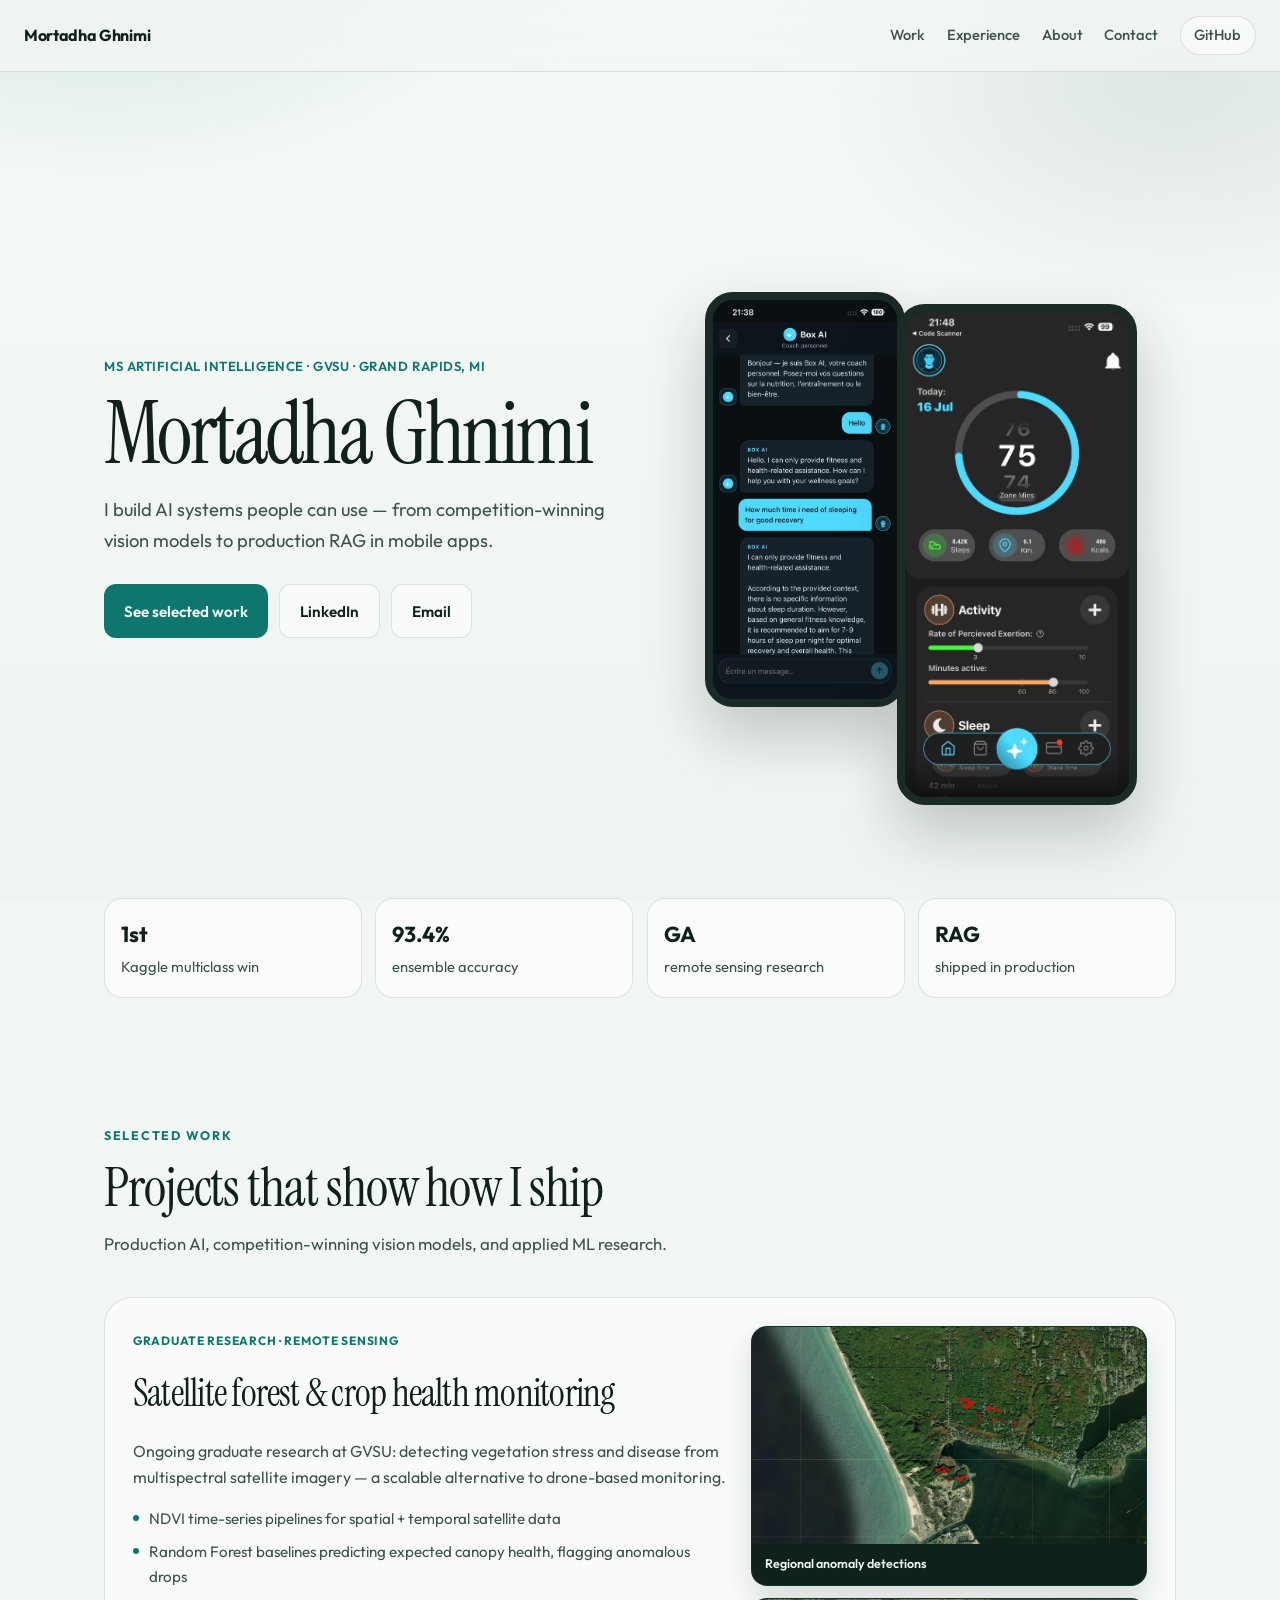
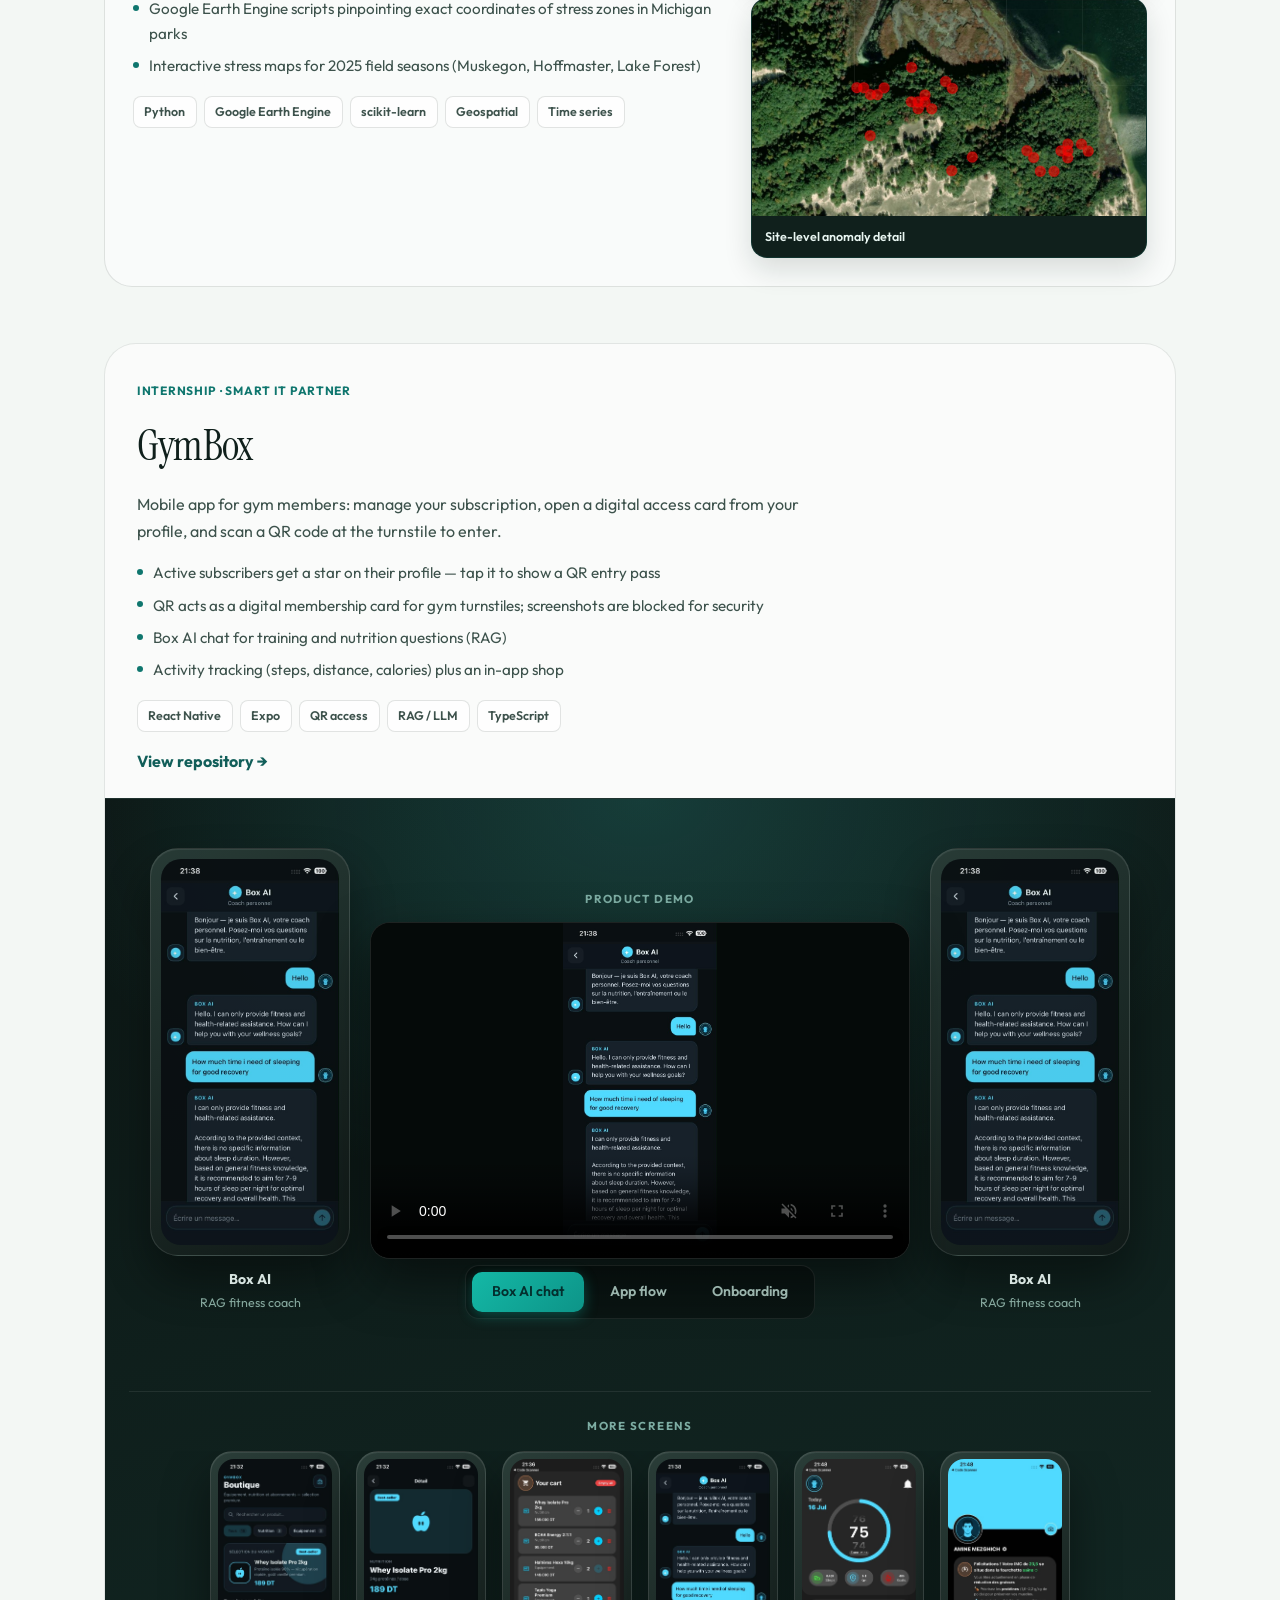
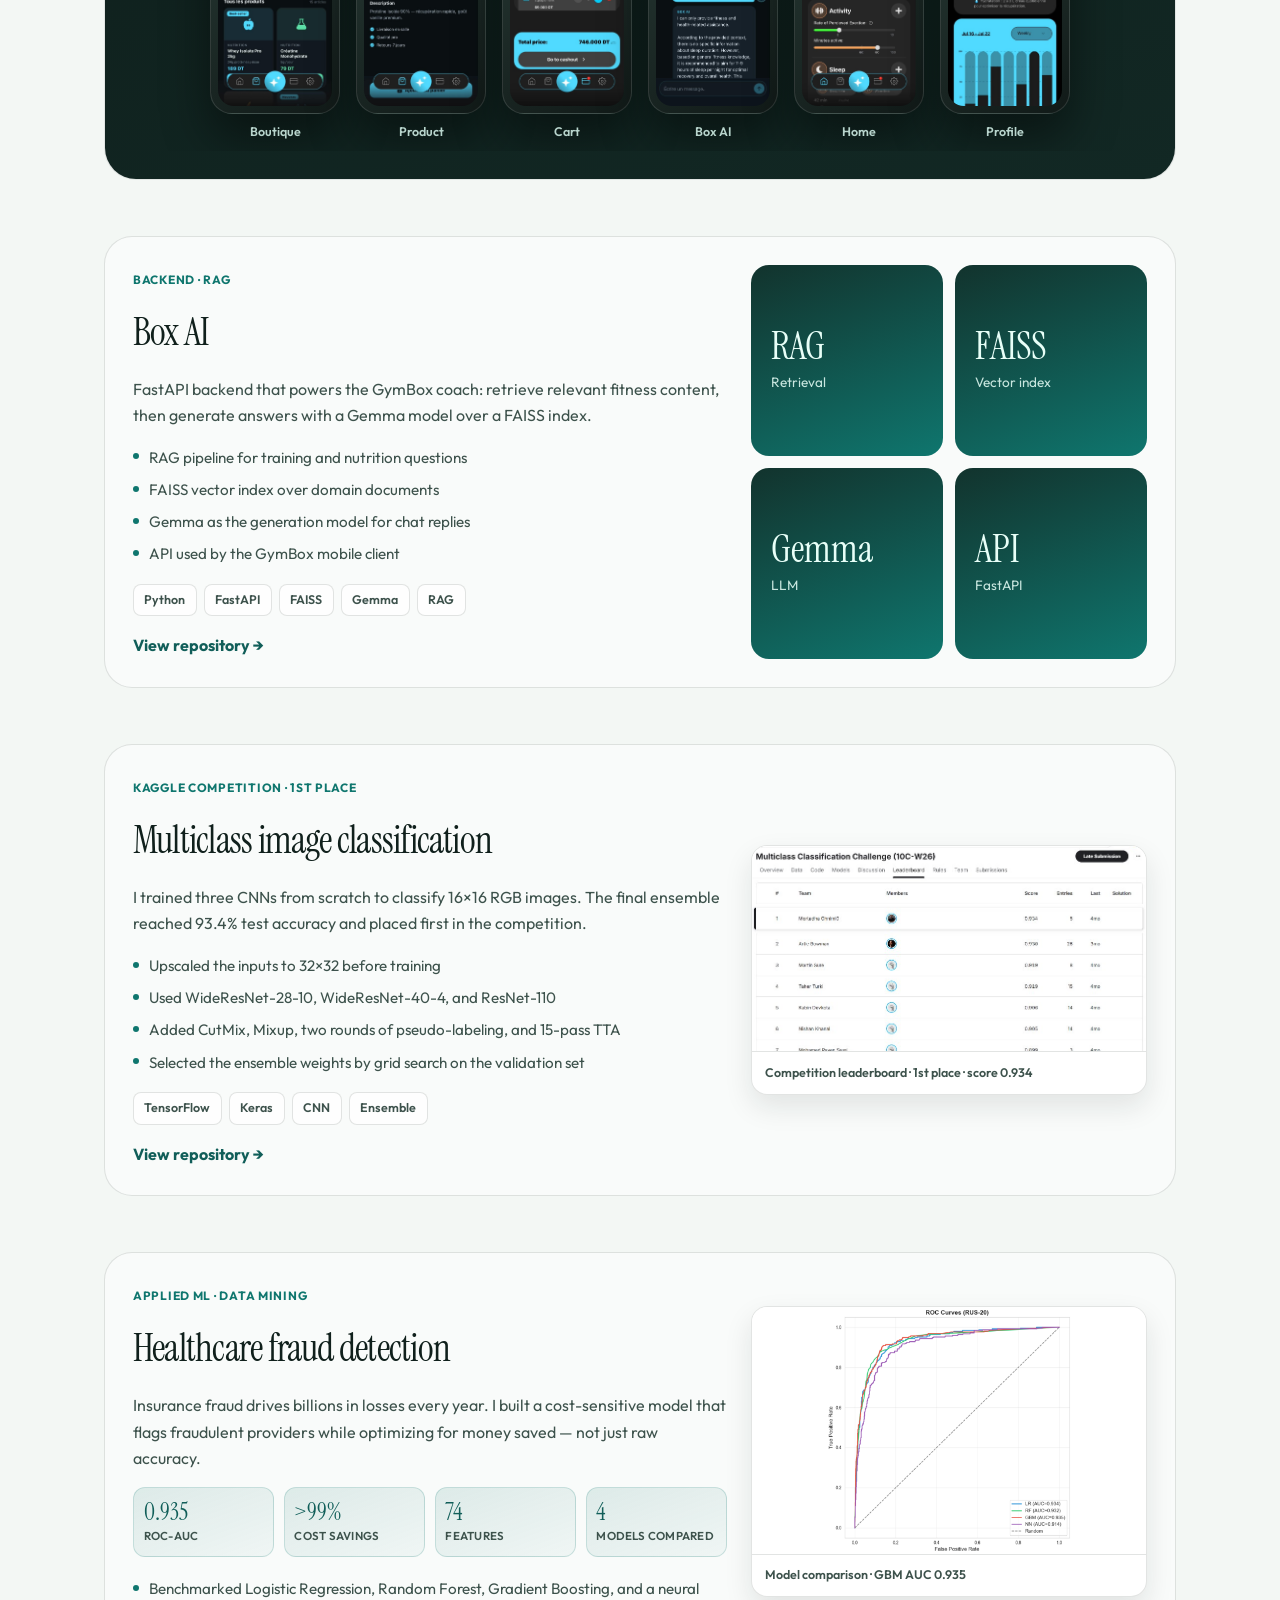
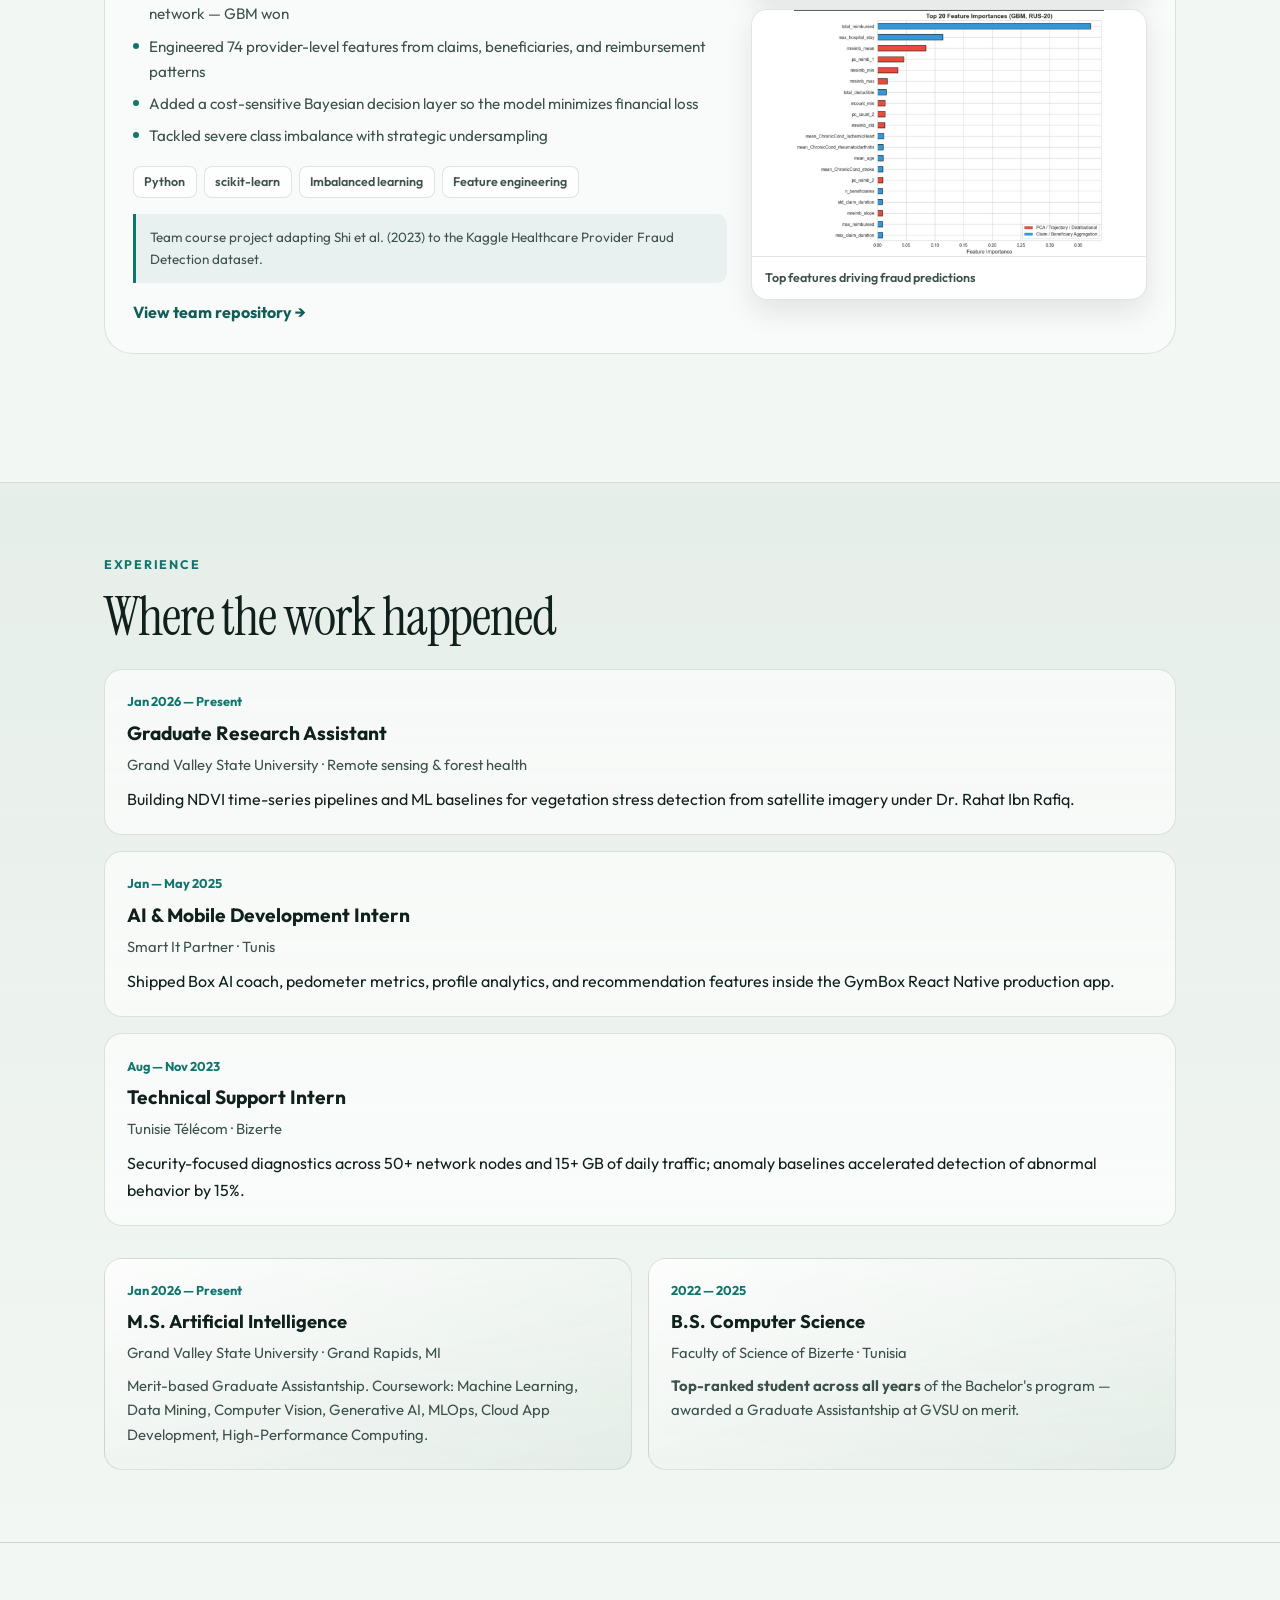
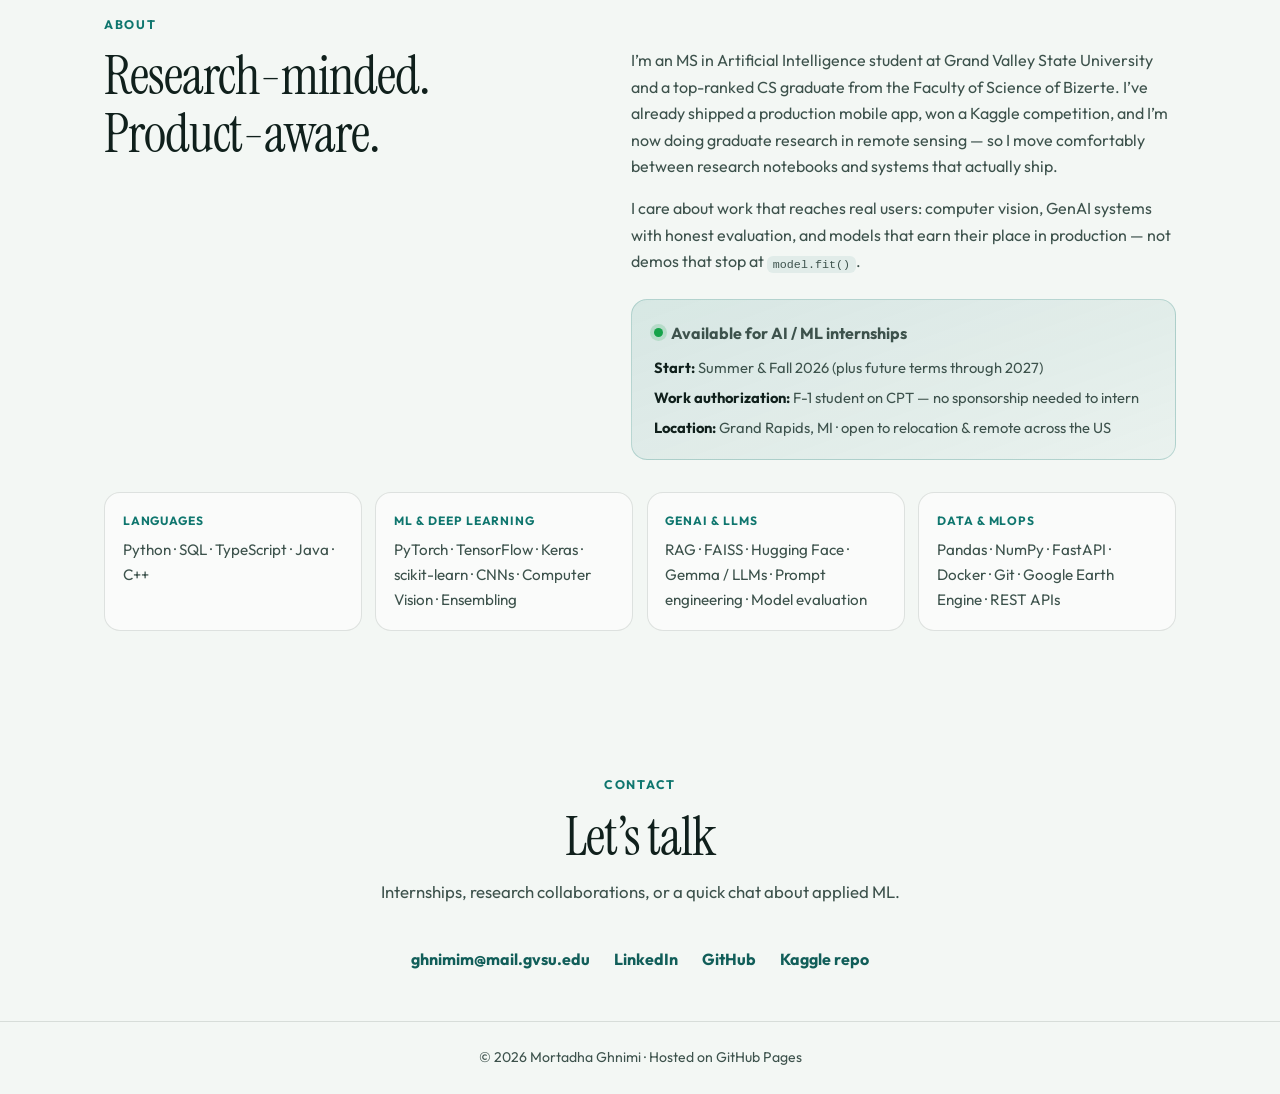
==== index.html @ d971c391 "Publish personal portfolio for GitHub Pages hosting. Co-authored-by: Cursor <cursoragent@cursor.com>" ====
<!DOCTYPE html>
<html lang="en">
<head>
  <meta charset="UTF-8">
  <meta name="viewport" content="width=device-width, initial-scale=1.0">
  <meta name="description" content="Mortadha Ghnimi — MS AI @ GVSU. Computer vision, remote sensing, and production AI systems.">
  <title>Mortadha Ghnimi — AI Engineer</title>
  <link rel="preconnect" href="https://fonts.googleapis.com">
  <link rel="preconnect" href="https://fonts.gstatic.com" crossorigin>
  <link href="https://fonts.googleapis.com/css2?family=Instrument+Serif:ital@0;1&family=Outfit:wght@400;500;600;700;800&display=swap" rel="stylesheet">
  <link rel="stylesheet" href="css/style.css?v=16">
</head>
<body>
  <div class="bg-atmosphere" aria-hidden="true"></div>

  <nav class="nav">
    <a href="#top" class="nav-brand">Mortadha Ghnimi</a>
    <button class="nav-toggle" type="button" aria-label="Open menu" aria-expanded="false">
      <span></span><span></span>
    </button>
    <div class="nav-links">
      <a href="#work">Work</a>
      <a href="#experience">Experience</a>
      <a href="#about">About</a>
      <a href="#contact">Contact</a>
      <a href="https://github.com/morta00" class="nav-link-ext" target="_blank" rel="noopener">GitHub</a>
    </div>
  </nav>

  <header id="top" class="hero">
    <div class="hero-copy">
      <p class="hero-kicker">MS Artificial Intelligence · GVSU · Grand Rapids, MI</p>
      <h1 class="hero-name">Mortadha Ghnimi</h1>
      <p class="hero-line">I build AI systems people can use — from competition-winning vision models to production RAG in mobile apps.</p>
      <div class="hero-actions">
        <a href="#work" class="btn btn-primary">See selected work</a>
        <a href="https://www.linkedin.com/in/mortadha-ghnimi-021183252/" class="btn btn-ghost" target="_blank" rel="noopener">LinkedIn</a>
        <a href="mailto:ghnimim@mail.gvsu.edu" class="btn btn-ghost" id="email-btn" data-email="ghnimim@mail.gvsu.edu">Email</a>
      </div>
    </div>
    <div class="hero-visual" aria-label="GymBox app preview">
      <div class="phone phone-main reveal">
        <img src="assets/gymbox/screens/home-dashboard.png" alt="GymBox home dashboard with activity metrics" loading="eager">
      </div>
      <div class="phone phone-side reveal delay-1">
        <img src="assets/gymbox/screens/boxai.png" alt="Box AI fitness coach chat" loading="eager">
      </div>
    </div>
  </header>

  <section class="strip">
    <div class="strip-item"><strong>1st</strong> Kaggle multiclass win</div>
    <div class="strip-item"><strong>93.4%</strong> ensemble accuracy</div>
    <div class="strip-item"><strong>GA</strong> remote sensing research</div>
    <div class="strip-item"><strong>RAG</strong> shipped in production</div>
  </section>

  <section id="work" class="section">
    <p class="section-label">Selected work</p>
    <h2 class="section-title">Projects that show how I ship</h2>
    <p class="section-lead">Production AI, competition-winning vision models, and applied ML research.</p>

    <!-- Graduate remote-sensing research -->
    <article class="project project-split reveal">
      <div class="project-meta">
        <span class="tag">Graduate Research · Remote Sensing</span>
        <h3>Satellite forest &amp; crop health monitoring</h3>
        <p>
          Ongoing graduate research at GVSU: detecting vegetation stress and disease from
          multispectral satellite imagery — a scalable alternative to drone-based monitoring.
        </p>
        <ul class="project-points">
          <li>NDVI time-series pipelines for spatial + temporal satellite data</li>
          <li>Random Forest baselines predicting expected canopy health, flagging anomalous drops</li>
          <li>Google Earth Engine scripts pinpointing exact coordinates of stress zones in Michigan parks</li>
          <li>Interactive stress maps for 2025 field seasons (Muskegon, Hoffmaster, Lake Forest)</li>
        </ul>
        <div class="tech-row">
          <span>Python</span>
          <span>Google Earth Engine</span>
          <span>scikit-learn</span>
          <span>Geospatial</span>
          <span>Time series</span>
        </div>
      </div>
      <div class="media-slot">
        <figure class="research-map">
          <img src="assets/research/anomaly-overview.png" alt="Regional satellite map with detected forest anomalies highlighted in red" loading="lazy">
          <figcaption>Regional anomaly detections</figcaption>
        </figure>
        <figure class="research-map">
          <img src="assets/research/anomaly-detail.png" alt="Close-up satellite map of detected forest anomalies highlighted in red" loading="lazy">
          <figcaption>Site-level anomaly detail</figcaption>
        </figure>
      </div>
    </article>

    <!-- GymBox featured -->
    <article class="gymbox-showcase">
      <div class="gymbox-intro">
        <span class="tag">Internship · Smart It Partner</span>
        <h3>GymBox</h3>
        <p>
          Mobile app for gym members: manage your subscription, open a digital access card
          from your profile, and scan a QR code at the turnstile to enter.
        </p>
        <ul class="project-points">
          <li>Active subscribers get a star on their profile — tap it to show a QR entry pass</li>
          <li>QR acts as a digital membership card for gym turnstiles; screenshots are blocked for security</li>
          <li>Box AI chat for training and nutrition questions (RAG)</li>
          <li>Activity tracking (steps, distance, calories) plus an in-app shop</li>
        </ul>
        <div class="tech-row">
          <span>React Native</span>
          <span>Expo</span>
          <span>QR access</span>
          <span>RAG / LLM</span>
          <span>TypeScript</span>
        </div>
        <a class="text-link" href="https://github.com/morta00/GymBox" target="_blank" rel="noopener">
          View repository →
        </a>
      </div>

      <div class="gymbox-stage">
        <div class="gymbox-stage-bg" aria-hidden="true"></div>

        <div class="gymbox-layout">
          <figure class="device device-poster">
            <div class="device-frame">
              <img src="assets/gymbox/screens/boxai.png" alt="Box AI coach chat interface" loading="lazy">
            </div>
            <figcaption>
              <span class="device-label">Box AI</span>
              <span class="device-desc">RAG fitness coach</span>
            </figcaption>
          </figure>

          <div class="cinema">
            <p class="cinema-label">Product demo</p>
            <div class="cinema-screen" id="gymbox-screen">
              <video
                id="gymbox-video"
                controls
                muted
                playsinline
                preload="auto"
                poster="assets/gymbox/screens/boxai.png"
                src="assets/gymbox/videos/gymbox-boxai-chat.mp4"
              ></video>
            </div>
          </div>

          <figure class="device device-poster" id="gymbox-preview">
            <div class="device-frame">
              <img
                id="gymbox-preview-img"
                src="assets/gymbox/screens/boxai.png"
                alt="Box AI coach chat"
                loading="lazy"
              >
            </div>
            <figcaption>
              <span class="device-label" id="gymbox-preview-label">Box AI</span>
              <span class="device-desc" id="gymbox-preview-desc">RAG fitness coach</span>
            </figcaption>
          </figure>
        </div>

        <div class="gymbox-tabs" id="gymbox-tabs">
          <div class="seg-control" role="tablist" aria-label="GymBox demos">
            <button
              type="button"
              class="seg-btn is-active"
              role="tab"
              aria-selected="true"
              aria-controls="gymbox-screen"
              data-src="assets/gymbox/videos/gymbox-boxai-chat.mp4"
              data-poster="assets/gymbox/screens/boxai.png"
              data-preview-src="assets/gymbox/screens/boxai.png"
              data-preview-alt="Box AI coach chat"
              data-preview-label="Box AI"
              data-preview-desc="RAG fitness coach"
            >Box AI chat</button>
            <button
              type="button"
              class="seg-btn"
              role="tab"
              aria-selected="false"
              aria-controls="gymbox-screen"
              data-src="assets/gymbox/videos/gymbox-demo-1.mp4"
              data-poster="assets/gymbox/screens/home-dashboard.png"
              data-preview-src="assets/gymbox/screens/home-dashboard.png"
              data-preview-alt="GymBox home dashboard"
              data-preview-label="Home"
              data-preview-desc="Steps · km · calories"
            >App flow</button>
            <button
              type="button"
              class="seg-btn"
              role="tab"
              aria-selected="false"
              aria-controls="gymbox-screen"
              data-src="assets/gymbox/videos/gymbox-demo-2.mp4"
              data-poster="assets/gymbox/screens/onboarding.png"
              data-preview-src="assets/gymbox/screens/onboarding.png"
              data-preview-alt="GymBox onboarding profile setup"
              data-preview-label="Onboarding"
              data-preview-desc="New member setup"
            >Onboarding</button>
          </div>
        </div>

        <div class="gallery">
          <p class="gallery-title">More screens</p>
          <div class="gallery-track">
            <figure class="gallery-card">
              <div class="device-frame device-frame-sm">
                <img src="assets/gymbox/screens/boutique.png" alt="Boutique catalog" loading="lazy">
              </div>
              <figcaption>Boutique</figcaption>
            </figure>
            <figure class="gallery-card">
              <div class="device-frame device-frame-sm">
                <img src="assets/gymbox/screens/product.png" alt="Product detail" loading="lazy">
              </div>
              <figcaption>Product</figcaption>
            </figure>
            <figure class="gallery-card">
              <div class="device-frame device-frame-sm">
                <img src="assets/gymbox/screens/cart.png" alt="Shopping cart" loading="lazy">
              </div>
              <figcaption>Cart</figcaption>
            </figure>
            <figure class="gallery-card">
              <div class="device-frame device-frame-sm">
                <img src="assets/gymbox/screens/boxai.png" alt="Box AI chat" loading="lazy">
              </div>
              <figcaption>Box AI</figcaption>
            </figure>
            <figure class="gallery-card">
              <div class="device-frame device-frame-sm">
                <img src="assets/gymbox/screens/home-dashboard.png" alt="Home dashboard" loading="lazy">
              </div>
              <figcaption>Home</figcaption>
            </figure>
            <figure class="gallery-card">
              <div class="device-frame device-frame-sm">
                <img src="assets/gymbox/screens/profile-dashboard.png" alt="Profile weekly activity chart" loading="lazy">
              </div>
              <figcaption>Profile</figcaption>
            </figure>
          </div>
        </div>
      </div>
    </article>

    <!-- Box AI repo card -->
    <article class="project project-split reveal">
      <div class="project-meta">
        <span class="tag">Backend · RAG</span>
        <h3>Box AI</h3>
        <p>
          FastAPI backend that powers the GymBox coach: retrieve relevant fitness content,
          then generate answers with a Gemma model over a FAISS index.
        </p>
        <ul class="project-points">
          <li>RAG pipeline for training and nutrition questions</li>
          <li>FAISS vector index over domain documents</li>
          <li>Gemma as the generation model for chat replies</li>
          <li>API used by the GymBox mobile client</li>
        </ul>
        <div class="tech-row">
          <span>Python</span>
          <span>FastAPI</span>
          <span>FAISS</span>
          <span>Gemma</span>
          <span>RAG</span>
        </div>
        <a class="text-link" href="https://github.com/morta00/BoxAi" target="_blank" rel="noopener">
          View repository →
        </a>
      </div>
      <div class="metric-panel">
        <div class="metric-big">
          <span class="metric-value">RAG</span>
          <span class="metric-label">Retrieval</span>
        </div>
        <div class="metric-big">
          <span class="metric-value">FAISS</span>
          <span class="metric-label">Vector index</span>
        </div>
        <div class="metric-big">
          <span class="metric-value">Gemma</span>
          <span class="metric-label">LLM</span>
        </div>
        <div class="metric-big">
          <span class="metric-value">API</span>
          <span class="metric-label">FastAPI</span>
        </div>
      </div>
    </article>

    <!-- Kaggle -->
    <article class="project project-split reveal">
      <div class="project-meta">
        <span class="tag">Kaggle Competition · 1st Place</span>
        <h3>Multiclass image classification</h3>
        <p>
          I trained three CNNs from scratch to classify 16×16 RGB images. The final
          ensemble reached 93.4% test accuracy and placed first in the competition.
        </p>
        <ul class="project-points">
          <li>Upscaled the inputs to 32×32 before training</li>
          <li>Used WideResNet-28-10, WideResNet-40-4, and ResNet-110</li>
          <li>Added CutMix, Mixup, two rounds of pseudo-labeling, and 15-pass TTA</li>
          <li>Selected the ensemble weights by grid search on the validation set</li>
        </ul>
        <div class="tech-row">
          <span>TensorFlow</span>
          <span>Keras</span>
          <span>CNN</span>
          <span>Ensemble</span>
        </div>
        <a class="text-link" href="https://github.com/morta00/kaggle-multiclass-ensemble" target="_blank" rel="noopener">
          View repository →
        </a>
      </div>
      <figure class="result-figure leaderboard-proof">
        <img src="assets/kaggle/leaderboard.png" alt="Kaggle leaderboard showing Mortadha Ghnimi ranked first with a score of 0.934" loading="lazy">
        <figcaption>Competition leaderboard · 1st place · score 0.934</figcaption>
      </figure>
    </article>

    <!-- Healthcare fraud -->
    <article class="project project-split reveal">
      <div class="project-meta">
        <span class="tag">Applied ML · Data Mining</span>
        <h3>Healthcare fraud detection</h3>
        <p>
          Insurance fraud drives billions in losses every year. I built a cost-sensitive
          model that flags fraudulent providers while optimizing for money saved — not just
          raw accuracy.
        </p>
        <div class="stat-chips">
          <div class="stat-chip">
            <span class="stat-chip-value">0.935</span>
            <span class="stat-chip-label">ROC-AUC</span>
          </div>
          <div class="stat-chip">
            <span class="stat-chip-value">&gt;99%</span>
            <span class="stat-chip-label">Cost savings</span>
          </div>
          <div class="stat-chip">
            <span class="stat-chip-value">74</span>
            <span class="stat-chip-label">Features</span>
          </div>
          <div class="stat-chip">
            <span class="stat-chip-value">4</span>
            <span class="stat-chip-label">Models compared</span>
          </div>
        </div>
        <ul class="project-points">
          <li>Benchmarked Logistic Regression, Random Forest, Gradient Boosting, and a neural network — GBM won</li>
          <li>Engineered 74 provider-level features from claims, beneficiaries, and reimbursement patterns</li>
          <li>Added a cost-sensitive Bayesian decision layer so the model minimizes financial loss</li>
          <li>Tackled severe class imbalance with strategic undersampling</li>
        </ul>
        <div class="tech-row">
          <span>Python</span>
          <span>scikit-learn</span>
          <span>Imbalanced learning</span>
          <span>Feature engineering</span>
        </div>
        <p class="project-context">
          Team course project adapting Shi et al. (2023) to the Kaggle Healthcare Provider Fraud Detection dataset.
        </p>
        <a class="text-link" href="https://github.com/SoltanaMohamedIheb/DataMiningClassGroup15" target="_blank" rel="noopener">
          View team repository →
        </a>
      </div>
      <div class="media-slot">
        <figure class="result-figure">
          <img src="assets/fraud/roc-curves.png" alt="ROC curves comparing logistic regression, random forest, gradient boosting, and neural network fraud models" loading="lazy">
          <figcaption>Model comparison · GBM AUC 0.935</figcaption>
        </figure>
        <figure class="result-figure">
          <img src="assets/fraud/feature-importance.png" alt="Top 20 feature importances for the gradient boosting healthcare fraud model" loading="lazy">
          <figcaption>Top features driving fraud predictions</figcaption>
        </figure>
      </div>
    </article>

  </section>

  <section id="experience" class="section section-alt">
    <p class="section-label">Experience</p>
    <h2 class="section-title">Where the work happened</h2>
    <div class="timeline">
      <article class="timeline-item reveal">
        <p class="when">Jan 2026 — Present</p>
        <h3>Graduate Research Assistant</h3>
        <p class="where">Grand Valley State University · Remote sensing & forest health</p>
        <p>Building NDVI time-series pipelines and ML baselines for vegetation stress detection from satellite imagery under Dr. Rahat Ibn Rafiq.</p>
      </article>
      <article class="timeline-item reveal">
        <p class="when">Jan — May 2025</p>
        <h3>AI & Mobile Development Intern</h3>
        <p class="where">Smart It Partner · Tunis</p>
        <p>Shipped Box AI coach, pedometer metrics, profile analytics, and recommendation features inside the GymBox React Native production app.</p>
      </article>
      <article class="timeline-item reveal">
        <p class="when">Aug — Nov 2023</p>
        <h3>Technical Support Intern</h3>
        <p class="where">Tunisie Télécom · Bizerte</p>
        <p>Security-focused diagnostics across 50+ network nodes and 15+ GB of daily traffic; anomaly baselines accelerated detection of abnormal behavior by 15%.</p>
      </article>
    </div>

    <div class="edu-grid">
      <article class="edu-card reveal">
        <p class="when">Jan 2026 — Present</p>
        <h3>M.S. Artificial Intelligence</h3>
        <p class="where">Grand Valley State University · Grand Rapids, MI</p>
        <p>Merit-based Graduate Assistantship. Coursework: Machine Learning, Data Mining, Computer Vision, Generative AI, MLOps, Cloud App Development, High-Performance Computing.</p>
      </article>
      <article class="edu-card reveal">
        <p class="when">2022 — 2025</p>
        <h3>B.S. Computer Science</h3>
        <p class="where">Faculty of Science of Bizerte · Tunisia</p>
        <p><strong>Top-ranked student across all years</strong> of the Bachelor's program — awarded a Graduate Assistantship at GVSU on merit.</p>
      </article>
    </div>
  </section>

  <section id="about" class="section">
    <p class="section-label">About</p>
    <div class="about-layout">
      <h2 class="section-title">Research-minded.<br>Product-aware.</h2>
      <div class="about-copy">
        <p>
          I’m an MS in Artificial Intelligence student at Grand Valley State University and a
          top-ranked CS graduate from the Faculty of Science of Bizerte. I’ve already shipped a
          production mobile app, won a Kaggle competition, and I’m now doing graduate research
          in remote sensing — so I move comfortably between research notebooks and systems that
          actually ship.
        </p>
        <p>
          I care about work that reaches real users: computer vision, GenAI systems with honest
          evaluation, and models that earn their place in production — not demos that stop at
          <code>model.fit()</code>.
        </p>
        <div class="availability">
          <p class="availability-title">Available for AI / ML internships</p>
          <ul class="availability-list">
            <li><strong>Start:</strong> Summer &amp; Fall 2026 (plus future terms through 2027)</li>
            <li><strong>Work authorization:</strong> F-1 student on CPT — no sponsorship needed to intern</li>
            <li><strong>Location:</strong> Grand Rapids, MI · open to relocation &amp; remote across the US</li>
          </ul>
        </div>
      </div>
    </div>
    <div class="skills reveal">
      <div>
        <h4>Languages</h4>
        <p>Python · SQL · TypeScript · Java · C++</p>
      </div>
      <div>
        <h4>ML &amp; Deep Learning</h4>
        <p>PyTorch · TensorFlow · Keras · scikit-learn · CNNs · Computer Vision · Ensembling</p>
      </div>
      <div>
        <h4>GenAI &amp; LLMs</h4>
        <p>RAG · FAISS · Hugging Face · Gemma / LLMs · Prompt engineering · Model evaluation</p>
      </div>
      <div>
        <h4>Data &amp; MLOps</h4>
        <p>Pandas · NumPy · FastAPI · Docker · Git · Google Earth Engine · REST APIs</p>
      </div>
    </div>
  </section>

  <section id="contact" class="section contact">
    <p class="section-label">Contact</p>
    <h2 class="section-title">Let’s talk</h2>
    <p class="section-lead">Internships, research collaborations, or a quick chat about applied ML.</p>
    <div class="contact-row">
      <a href="mailto:ghnimim@mail.gvsu.edu">ghnimim@mail.gvsu.edu</a>
      <a href="https://www.linkedin.com/in/mortadha-ghnimi-021183252/" target="_blank" rel="noopener">LinkedIn</a>
      <a href="https://github.com/morta00" target="_blank" rel="noopener">GitHub</a>
      <a href="https://github.com/morta00/kaggle-multiclass-ensemble" target="_blank" rel="noopener">Kaggle repo</a>
    </div>
  </section>

  <footer class="footer">
    <p>© 2026 Mortadha Ghnimi · Hosted on GitHub Pages</p>
  </footer>

  <script src="js/main.js?v=4"></script>
</body>
</html>
---- css/style.css ----
:root {
  --ink: #10201c;
  --ink-soft: #3d524c;
  --mist: #f3f7f4;
  --paper: #eaf1ec;
  --line: rgba(16, 32, 28, 0.12);
  --teal: #0f766e;
  --teal-deep: #115e59;
  --sand: #d7e4dc;
  --white: #ffffff;
  --font-display: "Instrument Serif", Georgia, serif;
  --font-body: "Outfit", system-ui, sans-serif;
  --radius: 18px;
  --max: 1120px;
}

* { box-sizing: border-box; margin: 0; padding: 0; }

html { scroll-behavior: smooth; }

body {
  font-family: var(--font-body);
  color: var(--ink);
  background: var(--mist);
  line-height: 1.65;
  overflow-x: hidden;
}

.bg-atmosphere {
  position: fixed;
  inset: 0;
  z-index: -1;
  pointer-events: none;
  background:
    radial-gradient(900px 520px at 8% -10%, rgba(15, 118, 110, 0.18), transparent 55%),
    radial-gradient(800px 480px at 92% 8%, rgba(45, 90, 70, 0.12), transparent 50%),
    linear-gradient(180deg, #f7fbf8 0%, var(--mist) 40%, #eef4f0 100%);
}

a { color: inherit; text-decoration: none; }
img, video { display: block; max-width: 100%; }

.nav {
  position: sticky;
  top: 0;
  z-index: 50;
  display: flex;
  align-items: center;
  justify-content: space-between;
  gap: 1rem;
  padding: 1rem 1.5rem;
  backdrop-filter: blur(14px);
  background: rgba(243, 247, 244, 0.78);
  border-bottom: 1px solid var(--line);
}

.nav-brand {
  font-weight: 700;
  letter-spacing: -0.02em;
  font-size: 1rem;
}

.nav-links {
  display: flex;
  align-items: center;
  gap: 1.35rem;
}

.nav-links a {
  font-size: 0.92rem;
  font-weight: 500;
  color: var(--ink-soft);
}

.nav-links a:hover { color: var(--ink); }

.nav-link-ext {
  padding: 0.4rem 0.85rem;
  border: 1px solid var(--line);
  border-radius: 999px;
  background: rgba(255, 255, 255, 0.55);
}

.nav-toggle {
  display: none;
  width: 42px;
  height: 42px;
  border: 1px solid var(--line);
  border-radius: 12px;
  background: rgba(255, 255, 255, 0.7);
  flex-direction: column;
  justify-content: center;
  align-items: center;
  gap: 6px;
  cursor: pointer;
}

.nav-toggle span {
  width: 18px;
  height: 2px;
  background: var(--ink);
}

.hero {
  max-width: var(--max);
  margin: 0 auto;
  padding: 4.5rem 1.5rem 3rem;
  display: grid;
  grid-template-columns: 1.05fr 0.95fr;
  gap: 2.5rem;
  align-items: center;
  min-height: calc(100vh - 74px);
}

.hero-kicker {
  font-size: 0.82rem;
  font-weight: 600;
  letter-spacing: 0.04em;
  text-transform: uppercase;
  color: var(--teal);
  margin-bottom: 1rem;
}

.hero-name {
  font-family: var(--font-display);
  font-size: clamp(3.2rem, 7vw, 5.4rem);
  line-height: 0.95;
  letter-spacing: -0.03em;
  font-weight: 400;
  margin-bottom: 1.25rem;
}

.hero-line {
  font-size: 1.15rem;
  color: var(--ink-soft);
  max-width: 34rem;
  margin-bottom: 1.75rem;
}

.hero-copy {
  position: relative;
  z-index: 2;
}

.hero-actions {
  display: flex;
  flex-wrap: wrap;
  gap: 0.7rem;
  position: relative;
  z-index: 3;
}

.hero-actions .btn {
  position: relative;
  z-index: 3;
  pointer-events: auto;
}

.btn {
  display: inline-flex;
  align-items: center;
  justify-content: center;
  padding: 0.85rem 1.25rem;
  border-radius: 12px;
  font-weight: 600;
  font-size: 0.95rem;
  transition: transform 0.2s ease, background 0.2s ease;
}

.btn:hover { transform: translateY(-1px); }

.btn-primary {
  background: var(--teal);
  color: #f5fffb;
}

.btn-primary:hover { background: var(--teal-deep); }

.btn-ghost {
  border: 1px solid var(--line);
  background: rgba(255, 255, 255, 0.55);
  color: var(--ink);
}

.hero-visual {
  position: relative;
  min-height: 420px;
  z-index: 1;
  pointer-events: none;
}

.phone {
  position: absolute;
  width: min(240px, 48vw);
  border-radius: 28px;
  overflow: hidden;
  border: 8px solid #1a2a26;
  background: #111;
  box-shadow: 0 28px 60px rgba(16, 32, 28, 0.22);
  pointer-events: none;
}

.phone img {
  width: 100%;
  height: auto;
  aspect-ratio: 9 / 19.5;
  object-fit: cover;
  object-position: top;
}

.phone-main {
  right: 8%;
  top: 4%;
  z-index: 2;
}

.phone-side {
  left: 4%;
  bottom: 0;
  width: min(200px, 40vw);
  z-index: 1;
  transform: rotate(-6deg);
}

.strip {
  max-width: var(--max);
  margin: 0 auto 1rem;
  padding: 0 1.5rem 2.5rem;
  display: grid;
  grid-template-columns: repeat(4, 1fr);
  gap: 0.85rem;
}

.strip-item {
  padding: 1.1rem 1rem;
  border-radius: var(--radius);
  background: rgba(255, 255, 255, 0.55);
  border: 1px solid var(--line);
  font-size: 0.92rem;
  color: var(--ink-soft);
}

.strip-item strong {
  display: block;
  color: var(--ink);
  font-size: 1.35rem;
  margin-bottom: 0.2rem;
}

.section {
  max-width: var(--max);
  margin: 0 auto;
  padding: 4.5rem 1.5rem;
}

.section-alt {
  background: linear-gradient(180deg, rgba(215, 228, 220, 0.45), transparent);
  border-block: 1px solid var(--line);
  max-width: none;
  padding-inline: max(1.5rem, calc((100% - var(--max)) / 2 + 1.5rem));
}

.section-label {
  font-size: 0.78rem;
  font-weight: 700;
  letter-spacing: 0.14em;
  text-transform: uppercase;
  color: var(--teal);
  margin-bottom: 0.75rem;
}

.section-title {
  font-family: var(--font-display);
  font-size: clamp(2.2rem, 4.5vw, 3.4rem);
  line-height: 1.05;
  letter-spacing: -0.02em;
  font-weight: 400;
  margin-bottom: 0.85rem;
}

.section-lead {
  color: var(--ink-soft);
  max-width: 36rem;
  margin-bottom: 2.5rem;
  font-size: 1.05rem;
}

.project {
  margin-bottom: 3.5rem;
}

.project-featured {
  display: grid;
  gap: 2rem;
  padding: 1.75rem;
  border-radius: 28px;
  background: linear-gradient(160deg, rgba(255, 255, 255, 0.72), rgba(234, 241, 236, 0.85));
  border: 1px solid var(--line);
}

.project-split {
  display: grid;
  grid-template-columns: 1.2fr 0.8fr;
  gap: 1.5rem;
  align-items: stretch;
  padding: 1.75rem;
  border-radius: 28px;
  background: rgba(255, 255, 255, 0.5);
  border: 1px solid var(--line);
}

.tag {
  display: inline-block;
  font-size: 0.75rem;
  font-weight: 700;
  letter-spacing: 0.06em;
  text-transform: uppercase;
  color: var(--teal);
  margin-bottom: 0.7rem;
}

.project-meta h3 {
  font-family: var(--font-display);
  font-size: clamp(1.8rem, 3vw, 2.4rem);
  font-weight: 400;
  letter-spacing: -0.02em;
  margin-bottom: 0.75rem;
}

.project-meta > p {
  color: var(--ink-soft);
  margin-bottom: 1rem;
  max-width: 40rem;
}

.project-points {
  list-style: none;
  display: grid;
  gap: 0.45rem;
  margin-bottom: 1.1rem;
}

.project-points li {
  position: relative;
  padding-left: 1rem;
  color: var(--ink-soft);
  font-size: 0.95rem;
}

.project-points li::before {
  content: "";
  position: absolute;
  left: 0;
  top: 0.55rem;
  width: 6px;
  height: 6px;
  border-radius: 50%;
  background: var(--teal);
}

.tech-row {
  display: flex;
  flex-wrap: wrap;
  gap: 0.45rem;
  margin-bottom: 1rem;
}

.tech-row span {
  font-size: 0.78rem;
  font-weight: 600;
  padding: 0.3rem 0.65rem;
  border-radius: 8px;
  border: 1px solid var(--line);
  background: rgba(255, 255, 255, 0.7);
  color: var(--ink-soft);
}

.project-context {
  margin: 0 0 1rem;
  padding: 0.75rem 0.9rem;
  border-left: 3px solid var(--teal);
  border-radius: 0 10px 10px 0;
  background: rgba(15, 118, 110, 0.07);
  color: var(--ink-soft);
  font-size: 0.84rem;
}

.stat-chips {
  display: grid;
  grid-template-columns: repeat(4, minmax(0, 1fr));
  gap: 0.6rem;
  margin-bottom: 1.2rem;
}

.stat-chip {
  display: flex;
  flex-direction: column;
  gap: 0.15rem;
  padding: 0.7rem 0.6rem;
  border-radius: 12px;
  background: linear-gradient(160deg, rgba(15, 118, 110, 0.12), rgba(15, 118, 110, 0.04));
  border: 1px solid rgba(15, 118, 110, 0.18);
}

.stat-chip-value {
  font-family: var(--font-display);
  font-size: 1.5rem;
  line-height: 1;
  color: var(--teal-deep);
}

.stat-chip-label {
  font-size: 0.72rem;
  font-weight: 600;
  letter-spacing: 0.02em;
  text-transform: uppercase;
  color: var(--ink-soft);
}

@media (max-width: 520px) {
  .stat-chips {
    grid-template-columns: repeat(2, minmax(0, 1fr));
  }
}

.text-link {
  display: inline-flex;
  font-weight: 700;
  color: var(--teal-deep);
}

.text-link:hover { text-decoration: underline; }

/* ── GymBox showcase ── */
.gymbox-showcase {
  margin-bottom: 3.5rem;
  border-radius: 32px;
  overflow: hidden;
  border: 1px solid rgba(16, 32, 28, 0.1);
  background: rgba(255, 255, 255, 0.55);
}

.gymbox-intro {
  padding: 2rem 2rem 1.5rem;
}

.gymbox-intro h3 {
  font-family: var(--font-display);
  font-size: clamp(2rem, 3.5vw, 2.6rem);
  font-weight: 400;
  letter-spacing: -0.02em;
  margin-bottom: 0.65rem;
}

.gymbox-intro > p {
  color: var(--ink-soft);
  max-width: 42rem;
  margin-bottom: 1rem;
}

.gymbox-stage {
  position: relative;
  padding: 2rem 1.5rem 1.75rem;
}

.gymbox-stage-bg {
  position: absolute;
  inset: 0;
  pointer-events: none;
  background:
    radial-gradient(ellipse 80% 60% at 50% 0%, rgba(56, 189, 181, 0.22), transparent 70%),
    linear-gradient(165deg, #0c1614 0%, #0f1f1c 45%, #122824 100%);
  border-top: 1px solid rgba(255, 255, 255, 0.06);
}

.gymbox-layout {
  position: relative;
  z-index: 1;
  display: grid;
  grid-template-columns: minmax(140px, 200px) 1fr minmax(140px, 200px);
  gap: 1.25rem;
  align-items: end;
  max-width: 980px;
  margin: 0 auto;
}

.device {
  margin: 0;
  text-align: center;
}

.device-frame {
  border-radius: 28px;
  padding: 10px;
  background: linear-gradient(145deg, #2a3d38, #111a18);
  border: 1px solid rgba(255, 255, 255, 0.12);
  box-shadow:
    0 24px 48px rgba(0, 0, 0, 0.45),
    inset 0 1px 0 rgba(255, 255, 255, 0.08);
}

.device-frame img {
  width: 100%;
  aspect-ratio: 9 / 19.5;
  object-fit: cover;
  object-position: top;
  border-radius: 20px;
}

.device-frame-sm {
  border-radius: 22px;
  padding: 7px;
}

.device-frame-sm img {
  border-radius: 16px;
}

.device figcaption {
  margin-top: 0.75rem;
  display: grid;
  gap: 0.1rem;
}

.device-label {
  font-weight: 700;
  font-size: 0.88rem;
  color: #e8f5f1;
}

.device-desc {
  font-size: 0.78rem;
  color: #8fb3a8;
}

.device-poster {
  transform: translateY(18px);
  opacity: 0.92;
  pointer-events: none;
}

.device-poster .device-frame {
  width: 100%;
  max-width: 200px;
  margin: 0 auto;
}

.cinema {
  display: grid;
  gap: 0.85rem;
  position: relative;
  z-index: 3;
  transform: translateY(-36px);
}

.gymbox-tabs {
  position: relative;
  z-index: 10;
  display: flex;
  justify-content: center;
  margin-top: 0.35rem;
  padding-bottom: 0.25rem;
  transform: translateY(-36px);
}

.cinema-label {
  text-align: center;
  font-size: 0.72rem;
  font-weight: 700;
  letter-spacing: 0.12em;
  text-transform: uppercase;
  color: #7dada3;
}

.cinema-screen {
  border-radius: 20px;
  overflow: hidden;
  background: #050a09;
  border: 1px solid rgba(255, 255, 255, 0.1);
  box-shadow: 0 20px 50px rgba(0, 0, 0, 0.5);
  aspect-ratio: 16 / 10;
}

.cinema-screen video {
  width: 100%;
  height: 100%;
  object-fit: contain;
  background: #050a09;
}

.seg-control {
  position: relative;
  z-index: 10;
  display: flex;
  justify-content: center;
  flex-wrap: wrap;
  gap: 0.35rem;
  padding: 0.35rem;
  border-radius: 14px;
  background: rgba(0, 0, 0, 0.35);
  border: 1px solid rgba(255, 255, 255, 0.08);
  width: fit-content;
  max-width: 100%;
  pointer-events: auto;
}

.cinema-screen.is-loading video {
  opacity: 0.55;
}

.seg-btn {
  border: none;
  background: transparent;
  color: #9bb5ad;
  font: inherit;
  font-size: 0.88rem;
  font-weight: 600;
  padding: 0.55rem 1.25rem;
  border-radius: 10px;
  cursor: pointer;
  transition: background 0.2s, color 0.2s;
  white-space: nowrap;
  pointer-events: auto;
  position: relative;
  z-index: 11;
  touch-action: manipulation;
  -webkit-tap-highlight-color: transparent;
}

.seg-btn:hover {
  color: #e8f5f1;
}

.seg-btn.is-active {
  background: linear-gradient(135deg, #14b8a6, #0d9488);
  color: #042f2e;
  box-shadow: 0 4px 14px rgba(20, 184, 166, 0.35);
}

.gallery {
  position: relative;
  z-index: 1;
  margin-top: 2rem;
  padding-top: 1.5rem;
  border-top: 1px solid rgba(255, 255, 255, 0.08);
  display: flex;
  flex-direction: column;
  align-items: center;
}

.gallery-title {
  font-size: 0.72rem;
  font-weight: 700;
  letter-spacing: 0.12em;
  text-transform: uppercase;
  color: #7dada3;
  margin-bottom: 1rem;
  text-align: center;
  width: 100%;
}

.gallery-track {
  display: flex;
  gap: 1rem;
  width: max-content;
  max-width: 100%;
  margin: 0 auto;
  overflow-x: auto;
  padding: 0 0.5rem 0.5rem;
  scroll-snap-type: x mandatory;
  -webkit-overflow-scrolling: touch;
  justify-content: center;
}

.gallery-track::-webkit-scrollbar {
  height: 6px;
}

.gallery-track::-webkit-scrollbar-thumb {
  background: rgba(255, 255, 255, 0.2);
  border-radius: 99px;
}

.gallery-card {
  flex: 0 0 130px;
  scroll-snap-align: start;
  text-align: center;
}

.gallery-card figcaption {
  margin-top: 0.5rem;
  font-size: 0.78rem;
  font-weight: 600;
  color: #b8d4cc;
}

.metric-panel {
  display: grid;
  grid-template-columns: 1fr 1fr;
  gap: 0.75rem;
}

.metric-big {
  padding: 1.25rem;
  border-radius: 18px;
  background: linear-gradient(160deg, #12332d, #0f766e);
  color: #e8fff8;
  display: grid;
  align-content: center;
  min-height: 110px;
}

.metric-value {
  font-family: var(--font-display);
  font-size: 2.4rem;
  line-height: 1;
}

.metric-label {
  margin-top: 0.35rem;
  font-size: 0.85rem;
  opacity: 0.85;
}

.coming {
  padding: 1.5rem;
  border-radius: 24px;
  border: 1px dashed rgba(15, 118, 110, 0.35);
  background: rgba(255, 255, 255, 0.4);
}

.coming h3 {
  font-family: var(--font-display);
  font-size: 1.8rem;
  font-weight: 400;
  margin-bottom: 0.4rem;
}

.coming > p {
  color: var(--ink-soft);
  margin-bottom: 1.2rem;
}

.coming-grid {
  display: grid;
  grid-template-columns: repeat(3, 1fr);
  gap: 0.85rem;
}

.coming-grid div {
  padding: 1rem;
  border-radius: 14px;
  background: rgba(255, 255, 255, 0.65);
  border: 1px solid var(--line);
}

.coming-grid strong {
  display: block;
  margin-bottom: 0.3rem;
}

.coming-grid span {
  color: var(--ink-soft);
  font-size: 0.9rem;
}

.media-slot {
  display: grid;
  gap: 0.75rem;
  align-content: center;
}

.research-map {
  margin: 0;
  overflow: hidden;
  border-radius: 16px;
  background: #10201c;
  border: 1px solid rgba(15, 118, 110, 0.22);
  box-shadow: 0 12px 28px rgba(16, 32, 28, 0.14);
}

.research-map img {
  width: 100%;
  aspect-ratio: 16 / 8.8;
  object-fit: cover;
}

.research-map figcaption {
  padding: 0.65rem 0.8rem;
  color: #e8f5f1;
  font-size: 0.78rem;
  font-weight: 600;
}

.result-figure {
  margin: 0;
  overflow: hidden;
  border-radius: 16px;
  background: #fff;
  border: 1px solid var(--line);
  box-shadow: 0 12px 28px rgba(16, 32, 28, 0.1);
}

.result-figure img {
  width: 100%;
  aspect-ratio: 16 / 10;
  object-fit: contain;
  background: #fff;
}

.result-figure figcaption {
  padding: 0.65rem 0.8rem;
  border-top: 1px solid var(--line);
  color: var(--ink-soft);
  font-size: 0.78rem;
  font-weight: 600;
}

.leaderboard-proof {
  align-self: center;
}

.leaderboard-proof img {
  aspect-ratio: auto;
  object-fit: contain;
}

.media-placeholder {
  border: 2px dashed rgba(15, 118, 110, 0.35);
  border-radius: 16px;
  background: rgba(255, 255, 255, 0.4);
  padding: 1.5rem 1rem;
  text-align: center;
  color: var(--ink-soft);
}

.media-placeholder .ph-icon {
  display: block;
  font-size: 1.6rem;
  margin-bottom: 0.4rem;
}

.media-placeholder p {
  font-weight: 600;
  color: var(--ink);
  margin-bottom: 0.2rem;
}

.media-placeholder small {
  font-size: 0.78rem;
}

.media-placeholder code {
  background: rgba(15, 118, 110, 0.1);
  padding: 0.05rem 0.3rem;
  border-radius: 5px;
  font-size: 0.95em;
}

.edu-grid {
  display: grid;
  grid-template-columns: 1fr 1fr;
  gap: 1rem;
  margin-top: 2rem;
}

.edu-card {
  padding: 1.35rem 1.4rem;
  border-radius: 18px;
  background: linear-gradient(160deg, rgba(255, 255, 255, 0.8), rgba(215, 228, 220, 0.5));
  border: 1px solid var(--line);
}

.edu-card h3 {
  font-size: 1.15rem;
  margin-bottom: 0.2rem;
}

.edu-card p:last-child {
  color: var(--ink-soft);
  font-size: 0.93rem;
}

.timeline {
  display: grid;
  gap: 1rem;
  margin-top: 1.5rem;
}

.timeline-item {
  padding: 1.35rem 1.4rem;
  border-radius: 18px;
  background: rgba(255, 255, 255, 0.62);
  border: 1px solid var(--line);
}

.when {
  font-size: 0.8rem;
  font-weight: 700;
  color: var(--teal);
  margin-bottom: 0.35rem;
}

.timeline-item h3 {
  font-size: 1.2rem;
  margin-bottom: 0.2rem;
}

.where {
  color: var(--ink-soft);
  font-size: 0.92rem;
  margin-bottom: 0.55rem;
}

.about-layout {
  display: grid;
  grid-template-columns: 1fr 1.1fr;
  gap: 2rem;
  margin-bottom: 2rem;
}

.about-copy p {
  color: var(--ink-soft);
  margin-bottom: 1rem;
}

.about-copy code {
  font-size: 0.9em;
  background: rgba(15, 118, 110, 0.08);
  padding: 0.1rem 0.35rem;
  border-radius: 6px;
}

.about-note {
  font-weight: 600;
  color: var(--ink) !important;
}

.availability {
  margin-top: 1.5rem;
  padding: 1.25rem 1.35rem;
  border-radius: 16px;
  background: linear-gradient(160deg, rgba(15, 118, 110, 0.12), rgba(15, 118, 110, 0.04));
  border: 1px solid rgba(15, 118, 110, 0.22);
}

.availability-title {
  font-weight: 700;
  color: var(--teal-deep);
  margin-bottom: 0.7rem !important;
  display: flex;
  align-items: center;
  gap: 0.5rem;
}

.availability-title::before {
  content: "";
  width: 9px;
  height: 9px;
  border-radius: 50%;
  background: #16a34a;
  box-shadow: 0 0 0 4px rgba(22, 163, 74, 0.18);
}

.availability-list {
  list-style: none;
  display: grid;
  gap: 0.5rem;
}

.availability-list li {
  color: var(--ink-soft);
  font-size: 0.92rem;
  line-height: 1.5;
}

.availability-list strong {
  color: var(--ink);
}

.skills {
  display: grid;
  grid-template-columns: repeat(auto-fit, minmax(210px, 1fr));
  gap: 0.85rem;
}

.skills div {
  padding: 1.1rem;
  border-radius: 16px;
  border: 1px solid var(--line);
  background: rgba(255, 255, 255, 0.55);
}

.skills h4 {
  font-size: 0.75rem;
  letter-spacing: 0.08em;
  text-transform: uppercase;
  color: var(--teal);
  margin-bottom: 0.4rem;
}

.skills p { color: var(--ink-soft); font-size: 0.95rem; }

.contact { text-align: center; padding-bottom: 3rem; }

.contact .section-lead { margin-inline: auto; }

.contact-row {
  display: flex;
  flex-wrap: wrap;
  justify-content: center;
  gap: 1rem 1.5rem;
  font-weight: 700;
}

.contact-row a {
  color: var(--teal-deep);
  border-bottom: 1px solid transparent;
}

.contact-row a:hover { border-bottom-color: currentColor; }

.footer {
  text-align: center;
  padding: 1.5rem;
  border-top: 1px solid var(--line);
  color: var(--ink-soft);
  font-size: 0.88rem;
}

.reveal {
  opacity: 0;
  transform: translateY(18px);
  transition: opacity 0.7s ease, transform 0.7s ease;
}

.reveal:not(.is-visible) {
  pointer-events: none;
}

.reveal.is-visible {
  opacity: 1;
  transform: none;
}

.delay-1 { transition-delay: 0.15s; }

@media (max-width: 920px) {
  .hero {
    grid-template-columns: 1fr;
    min-height: auto;
    padding-top: 2.5rem;
  }

  .hero-visual {
    min-height: 360px;
    order: -1;
  }

  .strip { grid-template-columns: 1fr 1fr; }
  .project-split,
  .about-layout,
  .coming-grid,
  .edu-grid,
  .skills { grid-template-columns: 1fr; }
  .media-slot { grid-template-columns: 1fr 1fr; }

  .gymbox-layout {
    grid-template-columns: 1fr;
    gap: 1.5rem;
    max-width: 420px;
  }

  .device-poster,
  .device-poster:last-child {
    transform: none;
    opacity: 1;
  }

  .device-poster {
    display: none;
  }

  .device-poster:first-of-type {
    display: block;
    order: 2;
  }

  .cinema {
    order: 1;
    transform: none;
  }

  .gymbox-tabs {
    transform: none;
    margin-top: 1rem;
  }
}

@media (max-width: 720px) {
  .nav-toggle { display: flex; }

  .nav-links {
    display: none;
    position: absolute;
    top: calc(100% + 0.4rem);
    right: 1rem;
    left: 1rem;
    flex-direction: column;
    align-items: stretch;
    gap: 0.35rem;
    padding: 0.85rem;
    background: rgba(255, 255, 255, 0.96);
    border: 1px solid var(--line);
    border-radius: 16px;
  }

  .nav-links.is-open { display: flex; }

  .nav-links a { padding: 0.55rem 0.4rem; }

  .phone-main { right: 12%; }
  .phone-side { left: 8%; }
}
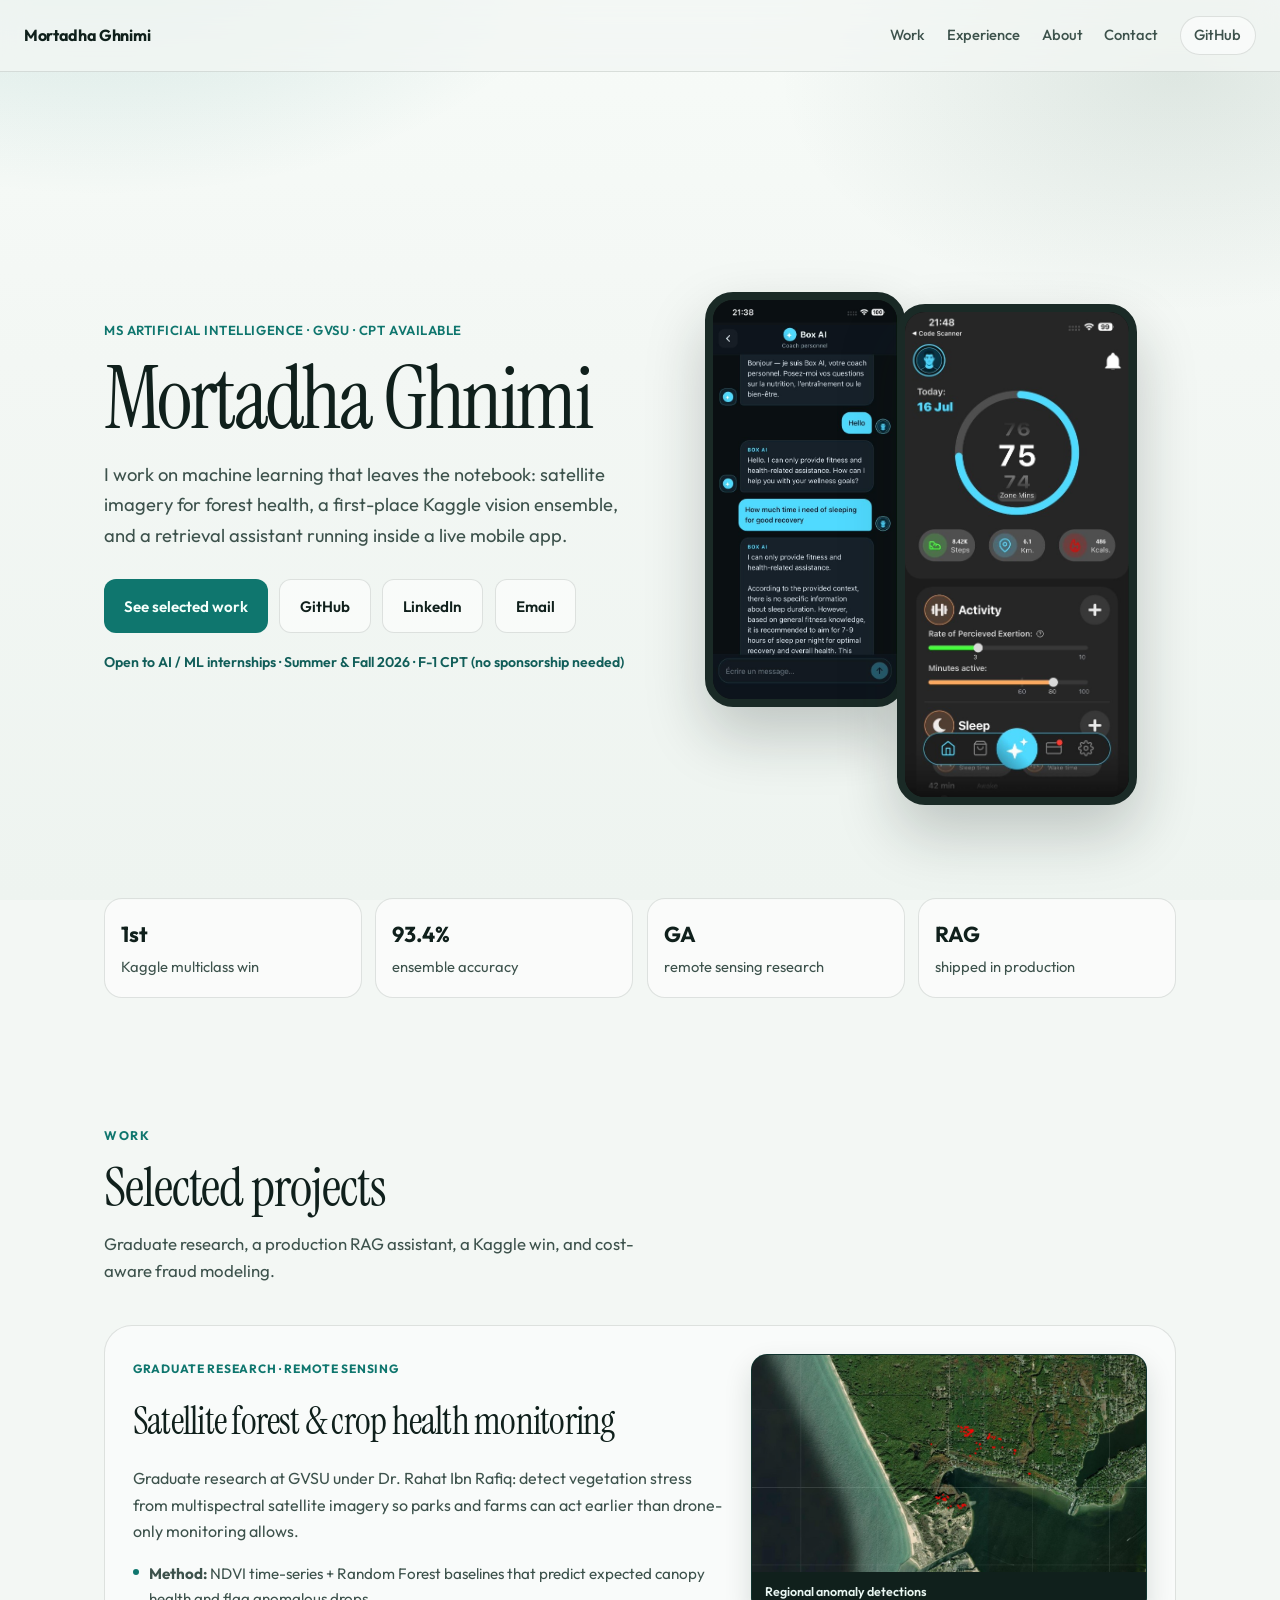
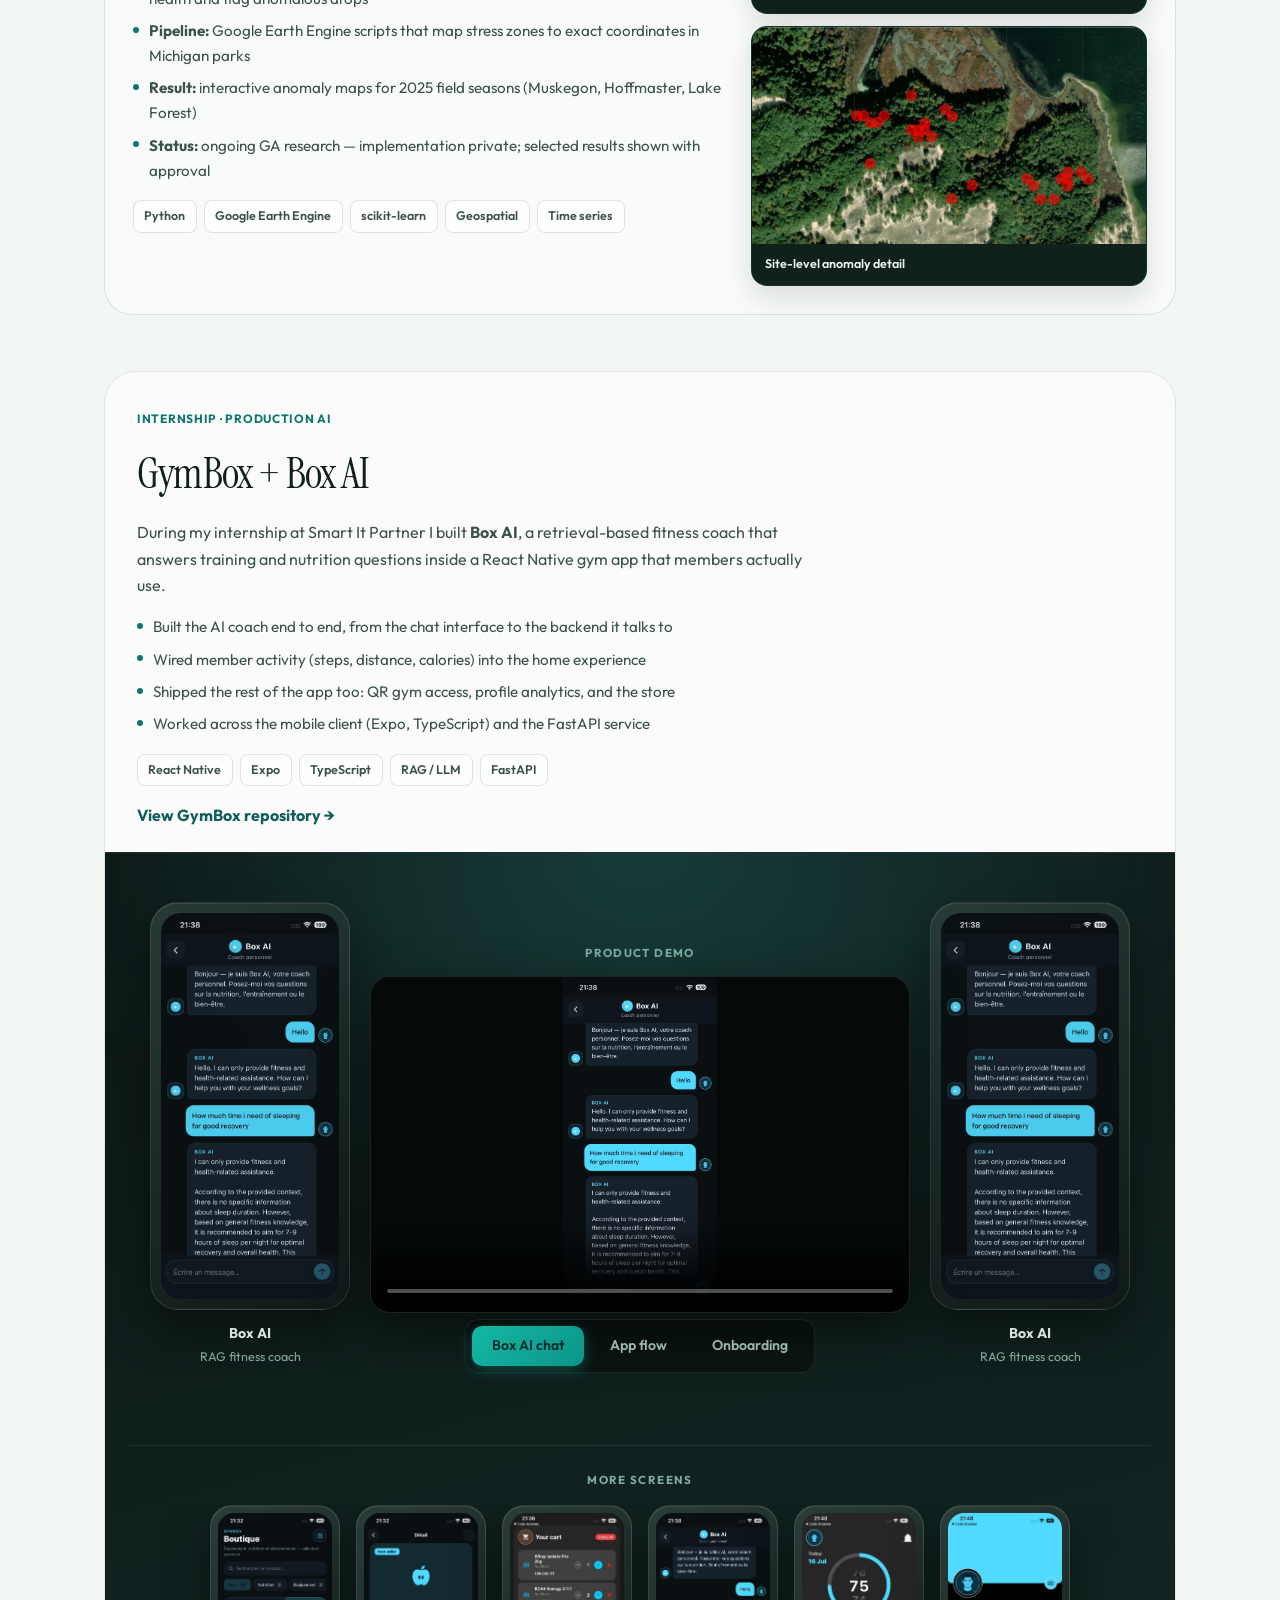
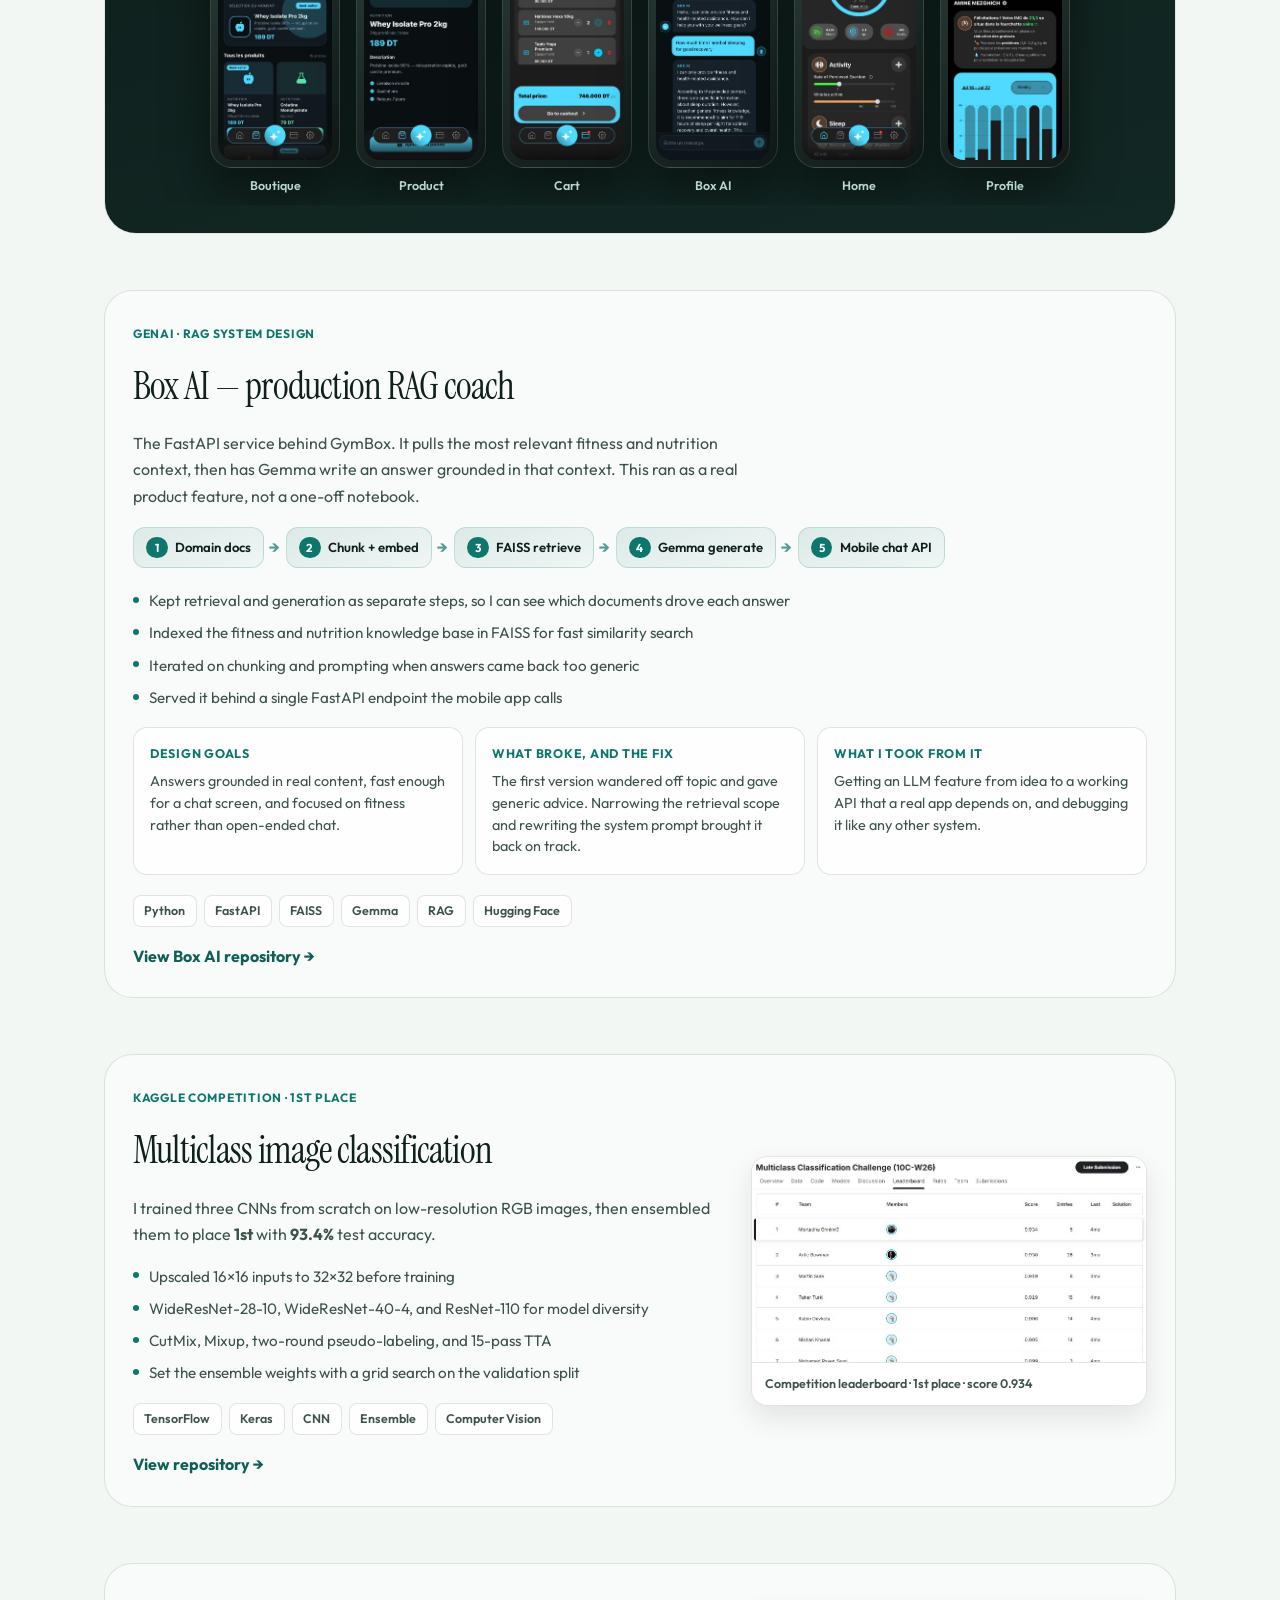
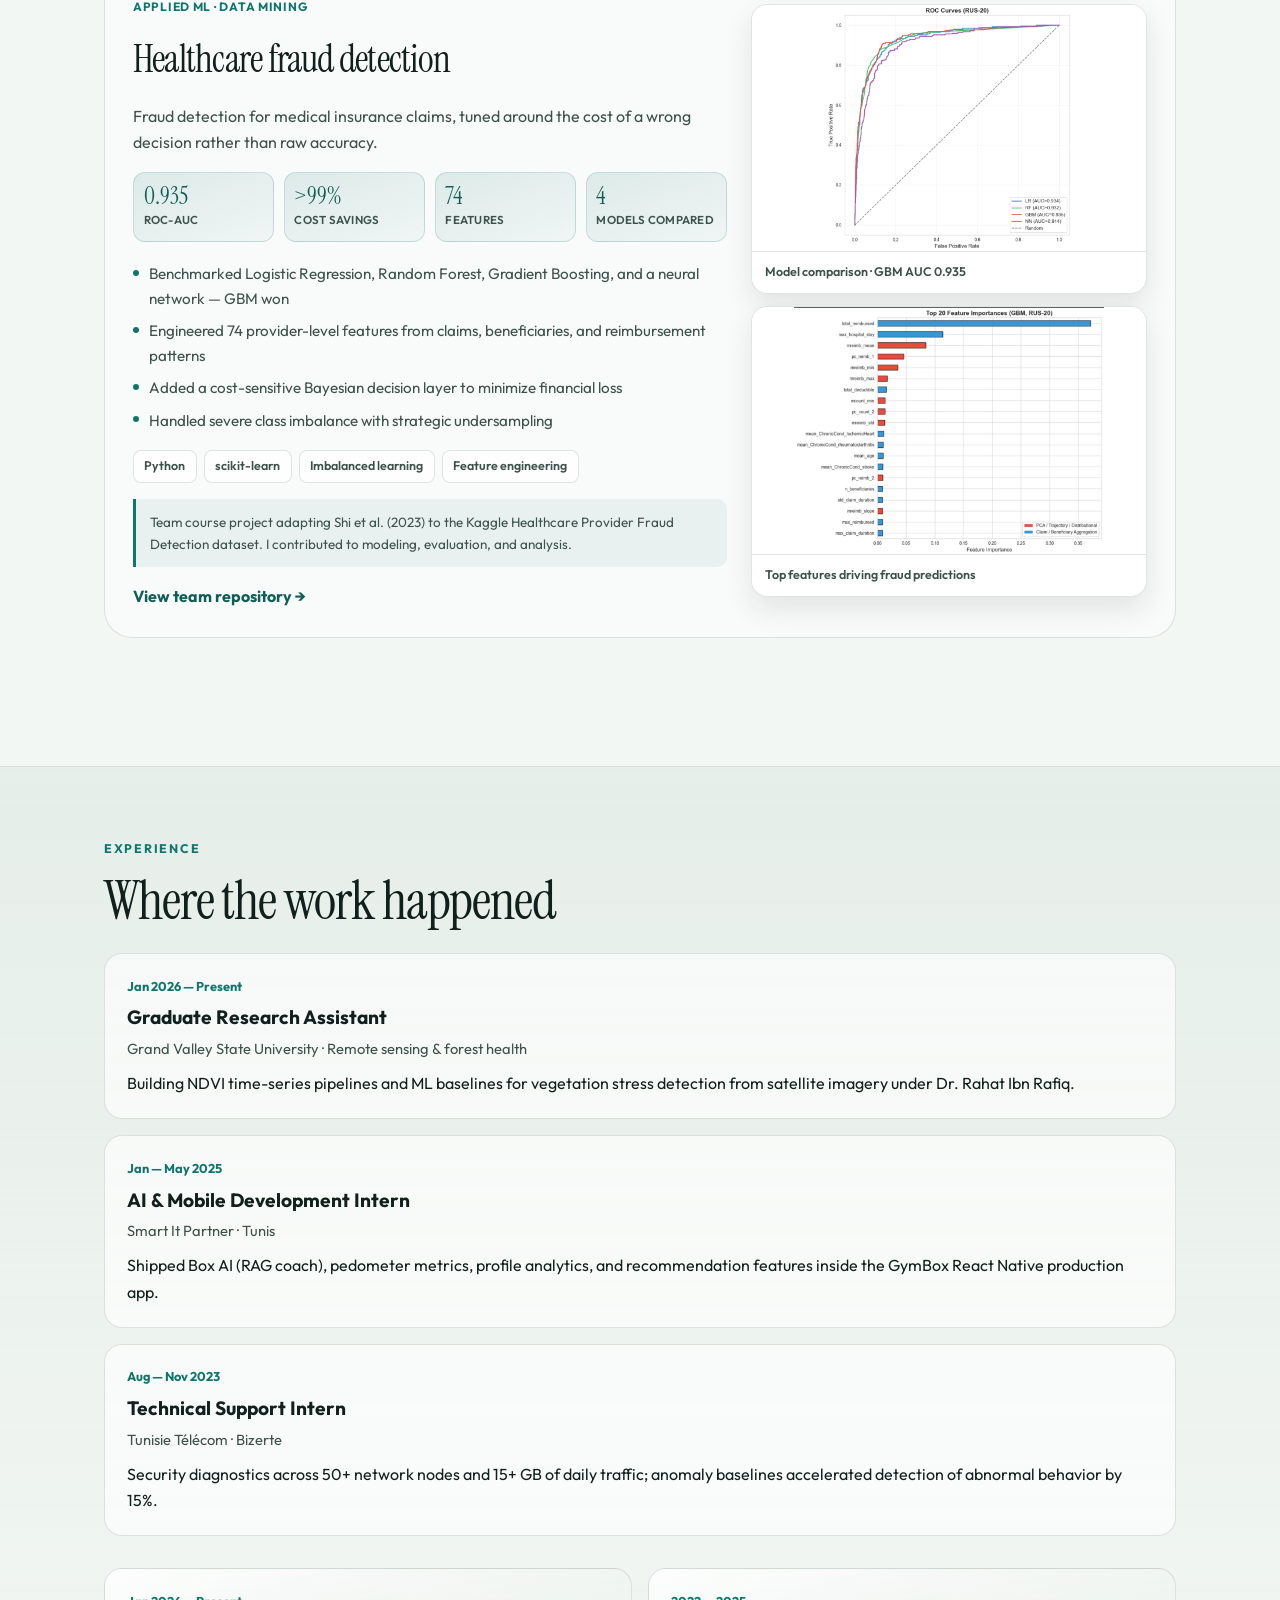
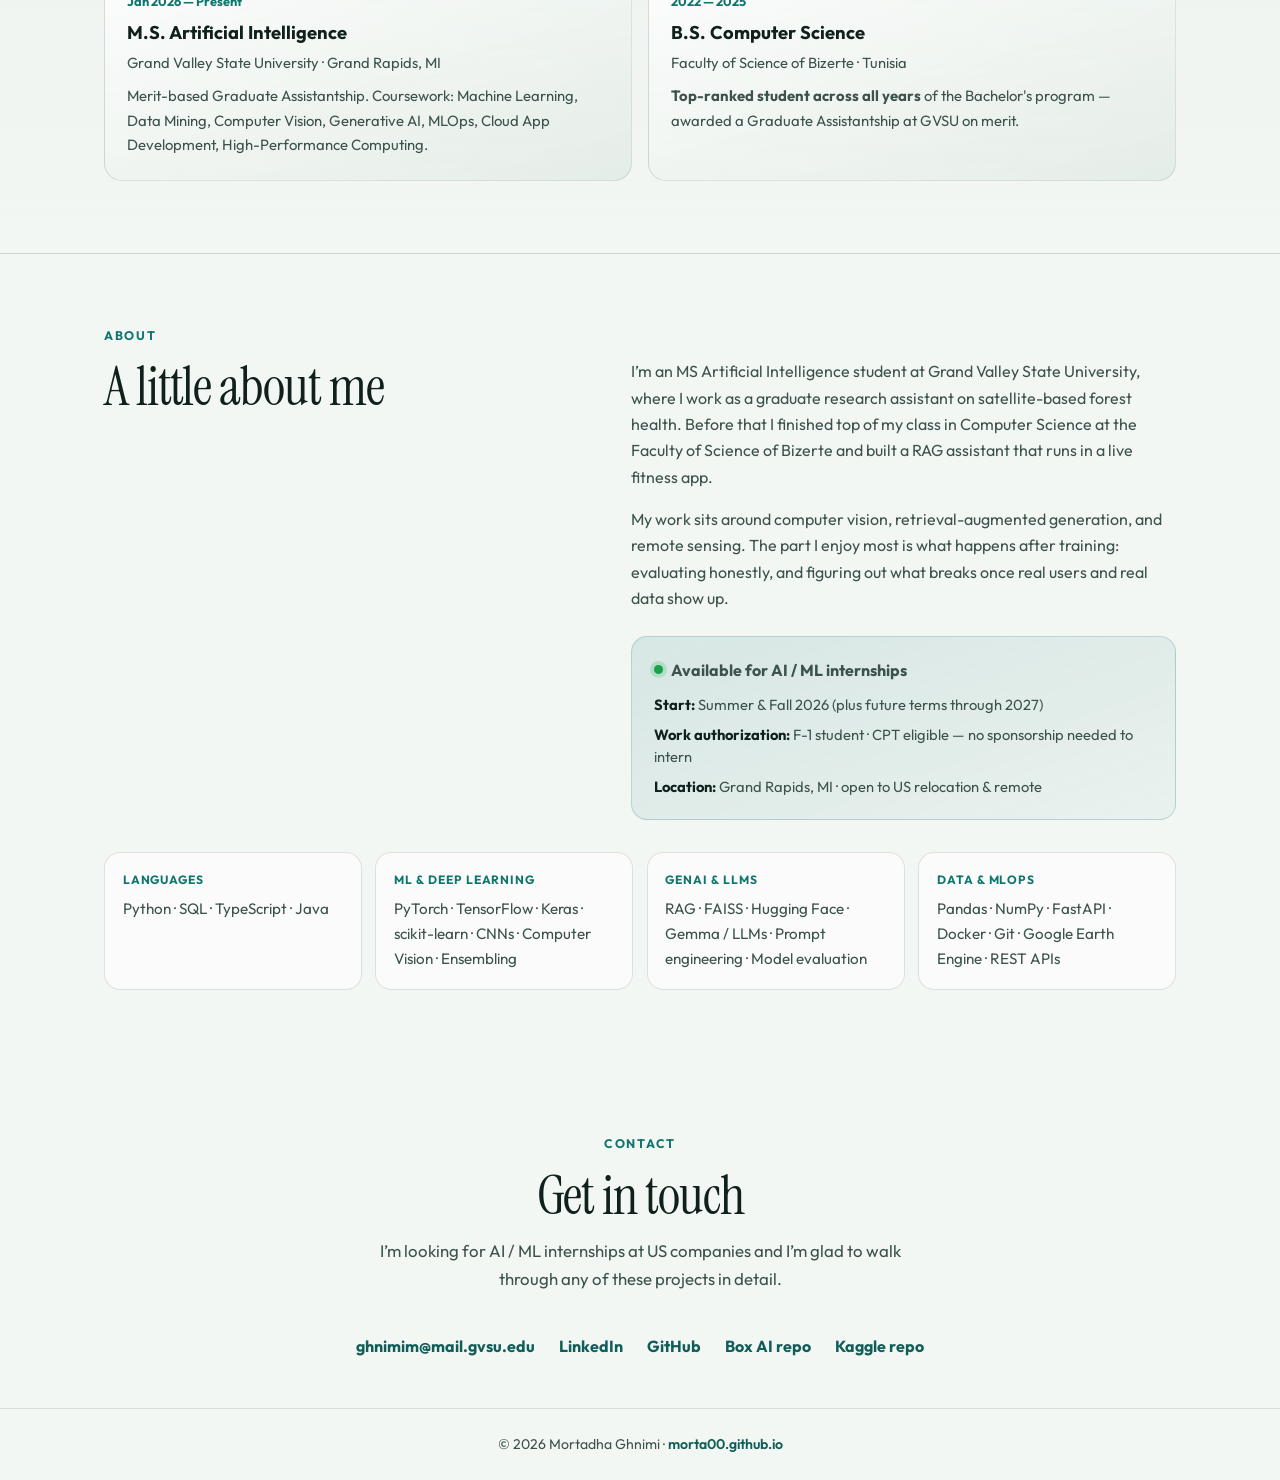
==== commit de77846f: "Refine portfolio copy for US AI/ML internship recruiting" ====
--- a/index.html
+++ b/index.html
@@ -3,12 +3,12 @@
 <head>
   <meta charset="UTF-8">
   <meta name="viewport" content="width=device-width, initial-scale=1.0">
-  <meta name="description" content="Mortadha Ghnimi — MS AI @ GVSU. Computer vision, remote sensing, and production AI systems.">
+  <meta name="description" content="Mortadha Ghnimi — MS AI @ GVSU. Computer vision, remote sensing, RAG systems, and production ML for US internships.">
   <title>Mortadha Ghnimi — AI Engineer</title>
   <link rel="preconnect" href="https://fonts.googleapis.com">
   <link rel="preconnect" href="https://fonts.gstatic.com" crossorigin>
   <link href="https://fonts.googleapis.com/css2?family=Instrument+Serif:ital@0;1&family=Outfit:wght@400;500;600;700;800&display=swap" rel="stylesheet">
-  <link rel="stylesheet" href="css/style.css?v=16">
+  <link rel="stylesheet" href="css/style.css?v=17">
 </head>
 <body>
   <div class="bg-atmosphere" aria-hidden="true"></div>
@@ -29,14 +29,19 @@
 
   <header id="top" class="hero">
     <div class="hero-copy">
-      <p class="hero-kicker">MS Artificial Intelligence · GVSU · Grand Rapids, MI</p>
+      <p class="hero-kicker">MS Artificial Intelligence · GVSU · CPT available</p>
       <h1 class="hero-name">Mortadha Ghnimi</h1>
-      <p class="hero-line">I build AI systems people can use — from competition-winning vision models to production RAG in mobile apps.</p>
+      <p class="hero-line">
+        I work on machine learning that leaves the notebook: satellite imagery for forest health,
+        a first-place Kaggle vision ensemble, and a retrieval assistant running inside a live mobile app.
+      </p>
       <div class="hero-actions">
         <a href="#work" class="btn btn-primary">See selected work</a>
+        <a href="https://github.com/morta00" class="btn btn-ghost" target="_blank" rel="noopener">GitHub</a>
         <a href="https://www.linkedin.com/in/mortadha-ghnimi-021183252/" class="btn btn-ghost" target="_blank" rel="noopener">LinkedIn</a>
         <a href="mailto:ghnimim@mail.gvsu.edu" class="btn btn-ghost" id="email-btn" data-email="ghnimim@mail.gvsu.edu">Email</a>
       </div>
+      <p class="hero-availability">Open to AI / ML internships · Summer &amp; Fall 2026 · F-1 CPT (no sponsorship needed)</p>
     </div>
     <div class="hero-visual" aria-label="GymBox app preview">
       <div class="phone phone-main reveal">
@@ -56,9 +61,9 @@
   </section>
 
   <section id="work" class="section">
-    <p class="section-label">Selected work</p>
-    <h2 class="section-title">Projects that show how I ship</h2>
-    <p class="section-lead">Production AI, competition-winning vision models, and applied ML research.</p>
+    <p class="section-label">Work</p>
+    <h2 class="section-title">Selected projects</h2>
+    <p class="section-lead">Graduate research, a production RAG assistant, a Kaggle win, and cost-aware fraud modeling.</p>
 
     <!-- Graduate remote-sensing research -->
     <article class="project project-split reveal">
@@ -66,14 +71,14 @@
         <span class="tag">Graduate Research · Remote Sensing</span>
         <h3>Satellite forest &amp; crop health monitoring</h3>
         <p>
-          Ongoing graduate research at GVSU: detecting vegetation stress and disease from
-          multispectral satellite imagery — a scalable alternative to drone-based monitoring.
+          Graduate research at GVSU under Dr. Rahat Ibn Rafiq: detect vegetation stress from
+          multispectral satellite imagery so parks and farms can act earlier than drone-only monitoring allows.
         </p>
         <ul class="project-points">
-          <li>NDVI time-series pipelines for spatial + temporal satellite data</li>
-          <li>Random Forest baselines predicting expected canopy health, flagging anomalous drops</li>
-          <li>Google Earth Engine scripts pinpointing exact coordinates of stress zones in Michigan parks</li>
-          <li>Interactive stress maps for 2025 field seasons (Muskegon, Hoffmaster, Lake Forest)</li>
+          <li><strong>Method:</strong> NDVI time-series + Random Forest baselines that predict expected canopy health and flag anomalous drops</li>
+          <li><strong>Pipeline:</strong> Google Earth Engine scripts that map stress zones to exact coordinates in Michigan parks</li>
+          <li><strong>Result:</strong> interactive anomaly maps for 2025 field seasons (Muskegon, Hoffmaster, Lake Forest)</li>
+          <li><strong>Status:</strong> ongoing GA research — implementation private; selected results shown with approval</li>
         </ul>
         <div class="tech-row">
           <span>Python</span>
@@ -98,27 +103,28 @@
     <!-- GymBox featured -->
     <article class="gymbox-showcase">
       <div class="gymbox-intro">
-        <span class="tag">Internship · Smart It Partner</span>
-        <h3>GymBox</h3>
-        <p>
-          Mobile app for gym members: manage your subscription, open a digital access card
-          from your profile, and scan a QR code at the turnstile to enter.
+        <span class="tag">Internship · Production AI</span>
+        <h3>GymBox + Box AI</h3>
+        <p>
+          During my internship at Smart It Partner I built <strong>Box AI</strong>, a retrieval-based
+          fitness coach that answers training and nutrition questions inside a React Native gym app
+          that members actually use.
         </p>
         <ul class="project-points">
-          <li>Active subscribers get a star on their profile — tap it to show a QR entry pass</li>
-          <li>QR acts as a digital membership card for gym turnstiles; screenshots are blocked for security</li>
-          <li>Box AI chat for training and nutrition questions (RAG)</li>
-          <li>Activity tracking (steps, distance, calories) plus an in-app shop</li>
+          <li>Built the AI coach end to end, from the chat interface to the backend it talks to</li>
+          <li>Wired member activity (steps, distance, calories) into the home experience</li>
+          <li>Shipped the rest of the app too: QR gym access, profile analytics, and the store</li>
+          <li>Worked across the mobile client (Expo, TypeScript) and the FastAPI service</li>
         </ul>
         <div class="tech-row">
           <span>React Native</span>
           <span>Expo</span>
-          <span>QR access</span>
+          <span>TypeScript</span>
           <span>RAG / LLM</span>
-          <span>TypeScript</span>
+          <span>FastAPI</span>
         </div>
         <a class="text-link" href="https://github.com/morta00/GymBox" target="_blank" rel="noopener">
-          View repository →
+          View GymBox repository →
         </a>
       </div>
 
@@ -255,49 +261,62 @@
       </div>
     </article>
 
-    <!-- Box AI repo card -->
-    <article class="project project-split reveal">
+    <!-- Box AI case study -->
+    <article class="project project-case reveal">
       <div class="project-meta">
-        <span class="tag">Backend · RAG</span>
-        <h3>Box AI</h3>
-        <p>
-          FastAPI backend that powers the GymBox coach: retrieve relevant fitness content,
-          then generate answers with a Gemma model over a FAISS index.
-        </p>
+        <span class="tag">GenAI · RAG System Design</span>
+        <h3>Box AI — production RAG coach</h3>
+        <p>
+          The FastAPI service behind GymBox. It pulls the most relevant fitness and nutrition
+          context, then has Gemma write an answer grounded in that context. This ran as a real
+          product feature, not a one-off notebook.
+        </p>
+
+        <div class="pipeline">
+          <div class="pipeline-step"><span>1</span><p>Domain docs</p></div>
+          <div class="pipeline-arrow" aria-hidden="true">→</div>
+          <div class="pipeline-step"><span>2</span><p>Chunk + embed</p></div>
+          <div class="pipeline-arrow" aria-hidden="true">→</div>
+          <div class="pipeline-step"><span>3</span><p>FAISS retrieve</p></div>
+          <div class="pipeline-arrow" aria-hidden="true">→</div>
+          <div class="pipeline-step"><span>4</span><p>Gemma generate</p></div>
+          <div class="pipeline-arrow" aria-hidden="true">→</div>
+          <div class="pipeline-step"><span>5</span><p>Mobile chat API</p></div>
+        </div>
+
         <ul class="project-points">
-          <li>RAG pipeline for training and nutrition questions</li>
-          <li>FAISS vector index over domain documents</li>
-          <li>Gemma as the generation model for chat replies</li>
-          <li>API used by the GymBox mobile client</li>
+          <li>Kept retrieval and generation as separate steps, so I can see which documents drove each answer</li>
+          <li>Indexed the fitness and nutrition knowledge base in FAISS for fast similarity search</li>
+          <li>Iterated on chunking and prompting when answers came back too generic</li>
+          <li>Served it behind a single FastAPI endpoint the mobile app calls</li>
         </ul>
+
+        <div class="case-grid">
+          <div class="case-card">
+            <h4>Design goals</h4>
+            <p>Answers grounded in real content, fast enough for a chat screen, and focused on fitness rather than open-ended chat.</p>
+          </div>
+          <div class="case-card">
+            <h4>What broke, and the fix</h4>
+            <p>The first version wandered off topic and gave generic advice. Narrowing the retrieval scope and rewriting the system prompt brought it back on track.</p>
+          </div>
+          <div class="case-card">
+            <h4>What I took from it</h4>
+            <p>Getting an LLM feature from idea to a working API that a real app depends on, and debugging it like any other system.</p>
+          </div>
+        </div>
+
         <div class="tech-row">
           <span>Python</span>
           <span>FastAPI</span>
           <span>FAISS</span>
           <span>Gemma</span>
           <span>RAG</span>
+          <span>Hugging Face</span>
         </div>
         <a class="text-link" href="https://github.com/morta00/BoxAi" target="_blank" rel="noopener">
-          View repository →
+          View Box AI repository →
         </a>
-      </div>
-      <div class="metric-panel">
-        <div class="metric-big">
-          <span class="metric-value">RAG</span>
-          <span class="metric-label">Retrieval</span>
-        </div>
-        <div class="metric-big">
-          <span class="metric-value">FAISS</span>
-          <span class="metric-label">Vector index</span>
-        </div>
-        <div class="metric-big">
-          <span class="metric-value">Gemma</span>
-          <span class="metric-label">LLM</span>
-        </div>
-        <div class="metric-big">
-          <span class="metric-value">API</span>
-          <span class="metric-label">FastAPI</span>
-        </div>
       </div>
     </article>
 
@@ -307,20 +326,21 @@
         <span class="tag">Kaggle Competition · 1st Place</span>
         <h3>Multiclass image classification</h3>
         <p>
-          I trained three CNNs from scratch to classify 16×16 RGB images. The final
-          ensemble reached 93.4% test accuracy and placed first in the competition.
+          I trained three CNNs from scratch on low-resolution RGB images, then ensembled them
+          to place <strong>1st</strong> with <strong>93.4%</strong> test accuracy.
         </p>
         <ul class="project-points">
-          <li>Upscaled the inputs to 32×32 before training</li>
-          <li>Used WideResNet-28-10, WideResNet-40-4, and ResNet-110</li>
-          <li>Added CutMix, Mixup, two rounds of pseudo-labeling, and 15-pass TTA</li>
-          <li>Selected the ensemble weights by grid search on the validation set</li>
+          <li>Upscaled 16×16 inputs to 32×32 before training</li>
+          <li>WideResNet-28-10, WideResNet-40-4, and ResNet-110 for model diversity</li>
+          <li>CutMix, Mixup, two-round pseudo-labeling, and 15-pass TTA</li>
+          <li>Set the ensemble weights with a grid search on the validation split</li>
         </ul>
         <div class="tech-row">
           <span>TensorFlow</span>
           <span>Keras</span>
           <span>CNN</span>
           <span>Ensemble</span>
+          <span>Computer Vision</span>
         </div>
         <a class="text-link" href="https://github.com/morta00/kaggle-multiclass-ensemble" target="_blank" rel="noopener">
           View repository →
@@ -338,9 +358,8 @@
         <span class="tag">Applied ML · Data Mining</span>
         <h3>Healthcare fraud detection</h3>
         <p>
-          Insurance fraud drives billions in losses every year. I built a cost-sensitive
-          model that flags fraudulent providers while optimizing for money saved — not just
-          raw accuracy.
+          Fraud detection for medical insurance claims, tuned around the cost of a wrong decision
+          rather than raw accuracy.
         </p>
         <div class="stat-chips">
           <div class="stat-chip">
@@ -363,8 +382,8 @@
         <ul class="project-points">
           <li>Benchmarked Logistic Regression, Random Forest, Gradient Boosting, and a neural network — GBM won</li>
           <li>Engineered 74 provider-level features from claims, beneficiaries, and reimbursement patterns</li>
-          <li>Added a cost-sensitive Bayesian decision layer so the model minimizes financial loss</li>
-          <li>Tackled severe class imbalance with strategic undersampling</li>
+          <li>Added a cost-sensitive Bayesian decision layer to minimize financial loss</li>
+          <li>Handled severe class imbalance with strategic undersampling</li>
         </ul>
         <div class="tech-row">
           <span>Python</span>
@@ -374,6 +393,7 @@
         </div>
         <p class="project-context">
           Team course project adapting Shi et al. (2023) to the Kaggle Healthcare Provider Fraud Detection dataset.
+          I contributed to modeling, evaluation, and analysis.
         </p>
         <a class="text-link" href="https://github.com/SoltanaMohamedIheb/DataMiningClassGroup15" target="_blank" rel="noopener">
           View team repository →
@@ -400,20 +420,20 @@
       <article class="timeline-item reveal">
         <p class="when">Jan 2026 — Present</p>
         <h3>Graduate Research Assistant</h3>
-        <p class="where">Grand Valley State University · Remote sensing & forest health</p>
+        <p class="where">Grand Valley State University · Remote sensing &amp; forest health</p>
         <p>Building NDVI time-series pipelines and ML baselines for vegetation stress detection from satellite imagery under Dr. Rahat Ibn Rafiq.</p>
       </article>
       <article class="timeline-item reveal">
         <p class="when">Jan — May 2025</p>
-        <h3>AI & Mobile Development Intern</h3>
+        <h3>AI &amp; Mobile Development Intern</h3>
         <p class="where">Smart It Partner · Tunis</p>
-        <p>Shipped Box AI coach, pedometer metrics, profile analytics, and recommendation features inside the GymBox React Native production app.</p>
+        <p>Shipped Box AI (RAG coach), pedometer metrics, profile analytics, and recommendation features inside the GymBox React Native production app.</p>
       </article>
       <article class="timeline-item reveal">
         <p class="when">Aug — Nov 2023</p>
         <h3>Technical Support Intern</h3>
         <p class="where">Tunisie Télécom · Bizerte</p>
-        <p>Security-focused diagnostics across 50+ network nodes and 15+ GB of daily traffic; anomaly baselines accelerated detection of abnormal behavior by 15%.</p>
+        <p>Security diagnostics across 50+ network nodes and 15+ GB of daily traffic; anomaly baselines accelerated detection of abnormal behavior by 15%.</p>
       </article>
     </div>
 
@@ -436,26 +456,25 @@
   <section id="about" class="section">
     <p class="section-label">About</p>
     <div class="about-layout">
-      <h2 class="section-title">Research-minded.<br>Product-aware.</h2>
+      <h2 class="section-title">A little about me</h2>
       <div class="about-copy">
         <p>
-          I’m an MS in Artificial Intelligence student at Grand Valley State University and a
-          top-ranked CS graduate from the Faculty of Science of Bizerte. I’ve already shipped a
-          production mobile app, won a Kaggle competition, and I’m now doing graduate research
-          in remote sensing — so I move comfortably between research notebooks and systems that
-          actually ship.
-        </p>
-        <p>
-          I care about work that reaches real users: computer vision, GenAI systems with honest
-          evaluation, and models that earn their place in production — not demos that stop at
-          <code>model.fit()</code>.
+          I’m an MS Artificial Intelligence student at Grand Valley State University, where I work as a
+          graduate research assistant on satellite-based forest health. Before that I finished top of my
+          class in Computer Science at the Faculty of Science of Bizerte and built a RAG assistant that
+          runs in a live fitness app.
+        </p>
+        <p>
+          My work sits around computer vision, retrieval-augmented generation, and remote sensing.
+          The part I enjoy most is what happens after training: evaluating honestly, and figuring out
+          what breaks once real users and real data show up.
         </p>
         <div class="availability">
           <p class="availability-title">Available for AI / ML internships</p>
           <ul class="availability-list">
             <li><strong>Start:</strong> Summer &amp; Fall 2026 (plus future terms through 2027)</li>
-            <li><strong>Work authorization:</strong> F-1 student on CPT — no sponsorship needed to intern</li>
-            <li><strong>Location:</strong> Grand Rapids, MI · open to relocation &amp; remote across the US</li>
+            <li><strong>Work authorization:</strong> F-1 student · CPT eligible — no sponsorship needed to intern</li>
+            <li><strong>Location:</strong> Grand Rapids, MI · open to US relocation &amp; remote</li>
           </ul>
         </div>
       </div>
@@ -463,7 +482,7 @@
     <div class="skills reveal">
       <div>
         <h4>Languages</h4>
-        <p>Python · SQL · TypeScript · Java · C++</p>
+        <p>Python · SQL · TypeScript · Java</p>
       </div>
       <div>
         <h4>ML &amp; Deep Learning</h4>
@@ -482,20 +501,21 @@
 
   <section id="contact" class="section contact">
     <p class="section-label">Contact</p>
-    <h2 class="section-title">Let’s talk</h2>
-    <p class="section-lead">Internships, research collaborations, or a quick chat about applied ML.</p>
+    <h2 class="section-title">Get in touch</h2>
+    <p class="section-lead">I’m looking for AI / ML internships at US companies and I’m glad to walk through any of these projects in detail.</p>
     <div class="contact-row">
       <a href="mailto:ghnimim@mail.gvsu.edu">ghnimim@mail.gvsu.edu</a>
       <a href="https://www.linkedin.com/in/mortadha-ghnimi-021183252/" target="_blank" rel="noopener">LinkedIn</a>
       <a href="https://github.com/morta00" target="_blank" rel="noopener">GitHub</a>
+      <a href="https://github.com/morta00/BoxAi" target="_blank" rel="noopener">Box AI repo</a>
       <a href="https://github.com/morta00/kaggle-multiclass-ensemble" target="_blank" rel="noopener">Kaggle repo</a>
     </div>
   </section>
 
   <footer class="footer">
-    <p>© 2026 Mortadha Ghnimi · Hosted on GitHub Pages</p>
+    <p>© 2026 Mortadha Ghnimi · <a href="https://morta00.github.io/">morta00.github.io</a></p>
   </footer>
 
-  <script src="js/main.js?v=4"></script>
+  <script src="js/main.js?v=5"></script>
 </body>
 </html>
--- a/css/style.css
+++ b/css/style.css
@@ -156,6 +156,15 @@
   pointer-events: auto;
 }
 
+.hero-availability {
+  margin-top: 1.1rem;
+  font-size: 0.88rem;
+  font-weight: 600;
+  color: var(--teal-deep);
+  position: relative;
+  z-index: 3;
+}
+
 .btn {
   display: inline-flex;
   align-items: center;
@@ -307,6 +316,101 @@
   border-radius: 28px;
   background: rgba(255, 255, 255, 0.5);
   border: 1px solid var(--line);
+}
+
+.project-case {
+  padding: 1.75rem;
+  border-radius: 28px;
+  background: rgba(255, 255, 255, 0.5);
+  border: 1px solid var(--line);
+  margin-bottom: 3.5rem;
+}
+
+.project-case .project-meta {
+  max-width: none;
+}
+
+.pipeline {
+  display: flex;
+  flex-wrap: wrap;
+  align-items: center;
+  gap: 0.35rem;
+  margin: 1.1rem 0 1.25rem;
+}
+
+.pipeline-step {
+  display: flex;
+  align-items: center;
+  gap: 0.45rem;
+  padding: 0.55rem 0.75rem;
+  border-radius: 12px;
+  background: linear-gradient(160deg, rgba(15, 118, 110, 0.12), rgba(15, 118, 110, 0.04));
+  border: 1px solid rgba(15, 118, 110, 0.18);
+}
+
+.pipeline-step span {
+  display: inline-flex;
+  align-items: center;
+  justify-content: center;
+  width: 1.35rem;
+  height: 1.35rem;
+  border-radius: 999px;
+  background: var(--teal);
+  color: #f5fffb;
+  font-size: 0.72rem;
+  font-weight: 700;
+}
+
+.pipeline-step p {
+  margin: 0;
+  font-size: 0.82rem;
+  font-weight: 600;
+  color: var(--ink);
+}
+
+.pipeline-arrow {
+  color: var(--teal);
+  font-weight: 700;
+  opacity: 0.7;
+}
+
+.case-grid {
+  display: grid;
+  grid-template-columns: repeat(3, minmax(0, 1fr));
+  gap: 0.75rem;
+  margin: 1.1rem 0 1.25rem;
+}
+
+.case-card {
+  padding: 1rem;
+  border-radius: 14px;
+  background: rgba(255, 255, 255, 0.72);
+  border: 1px solid var(--line);
+}
+
+.case-card h4 {
+  font-size: 0.78rem;
+  letter-spacing: 0.06em;
+  text-transform: uppercase;
+  color: var(--teal);
+  margin-bottom: 0.4rem;
+}
+
+.case-card p {
+  margin: 0;
+  font-size: 0.9rem;
+  color: var(--ink-soft);
+  line-height: 1.5;
+}
+
+@media (max-width: 820px) {
+  .case-grid {
+    grid-template-columns: 1fr;
+  }
+
+  .pipeline-arrow {
+    display: none;
+  }
 }
 
 .tag {
@@ -1028,6 +1132,11 @@
   font-size: 0.88rem;
 }
 
+.footer a {
+  color: var(--teal-deep);
+  font-weight: 600;
+}
+
 .reveal {
   opacity: 0;
   transform: translateY(18px);
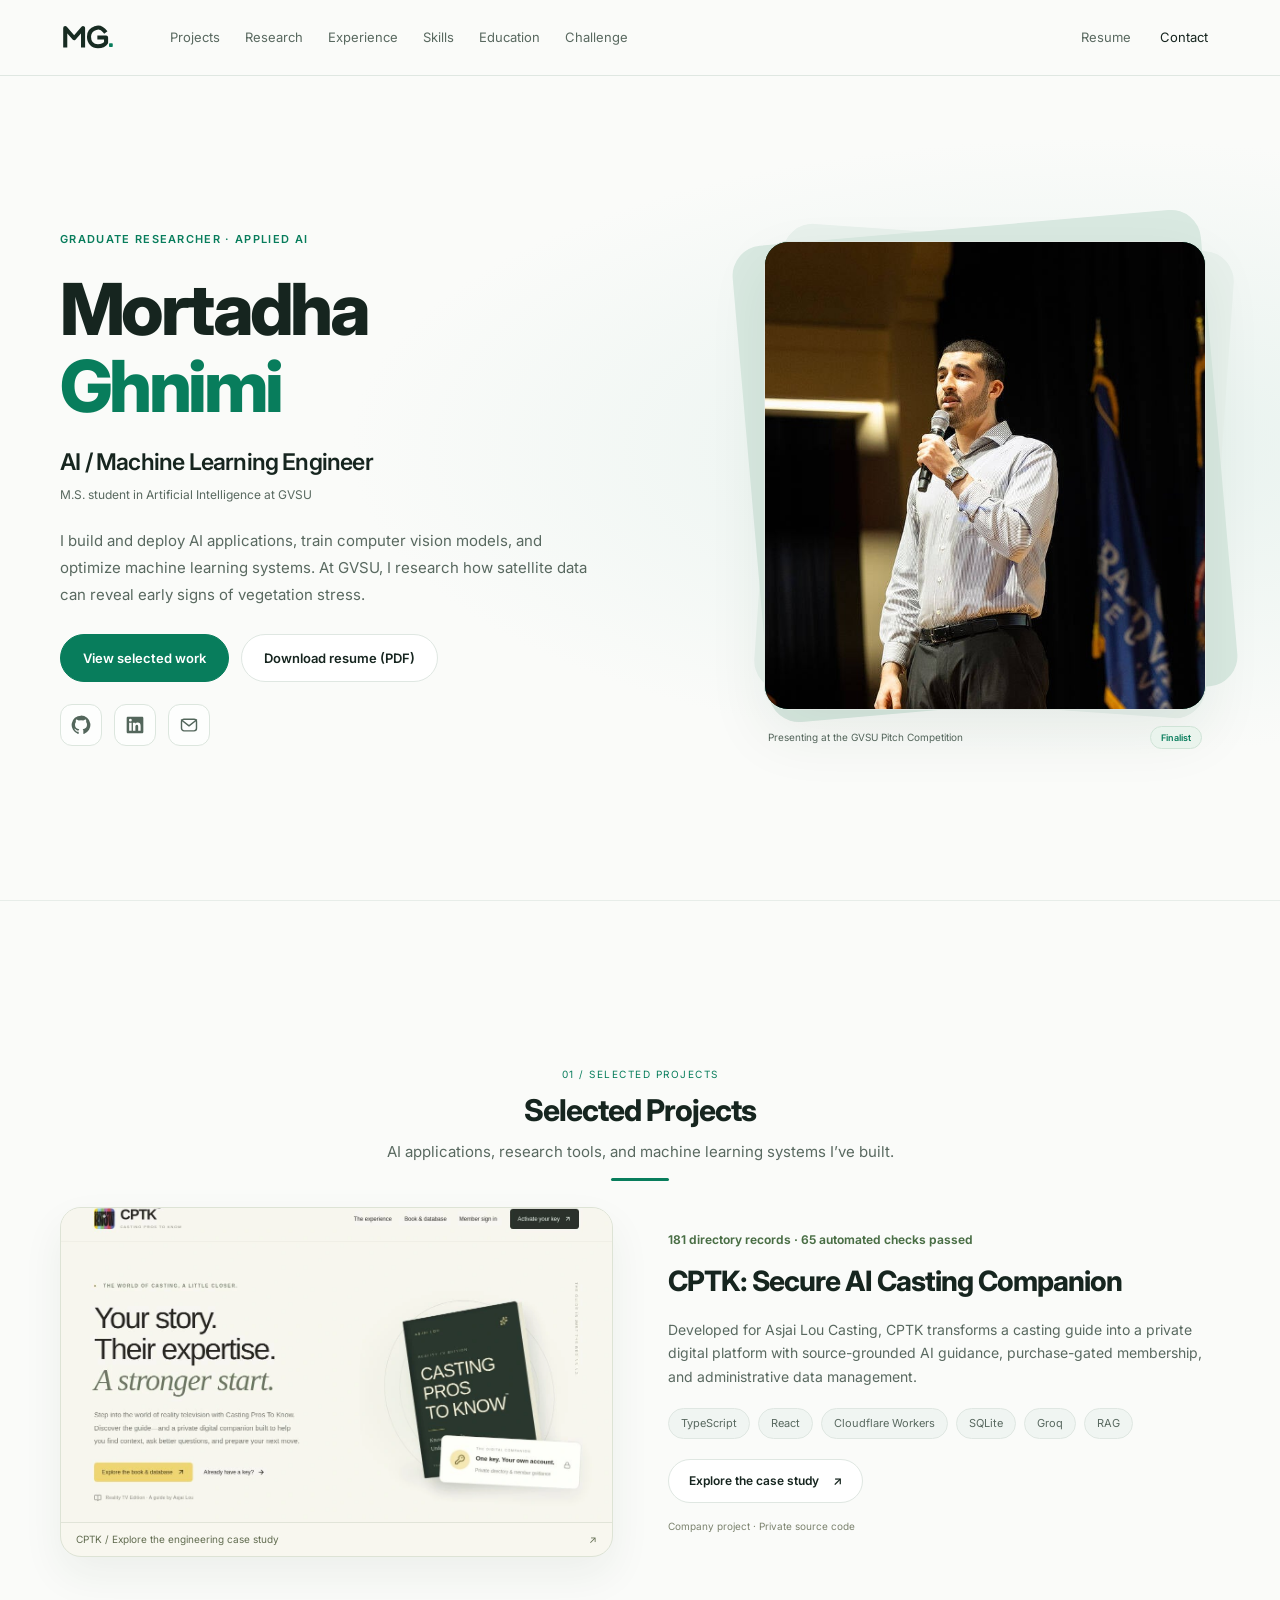
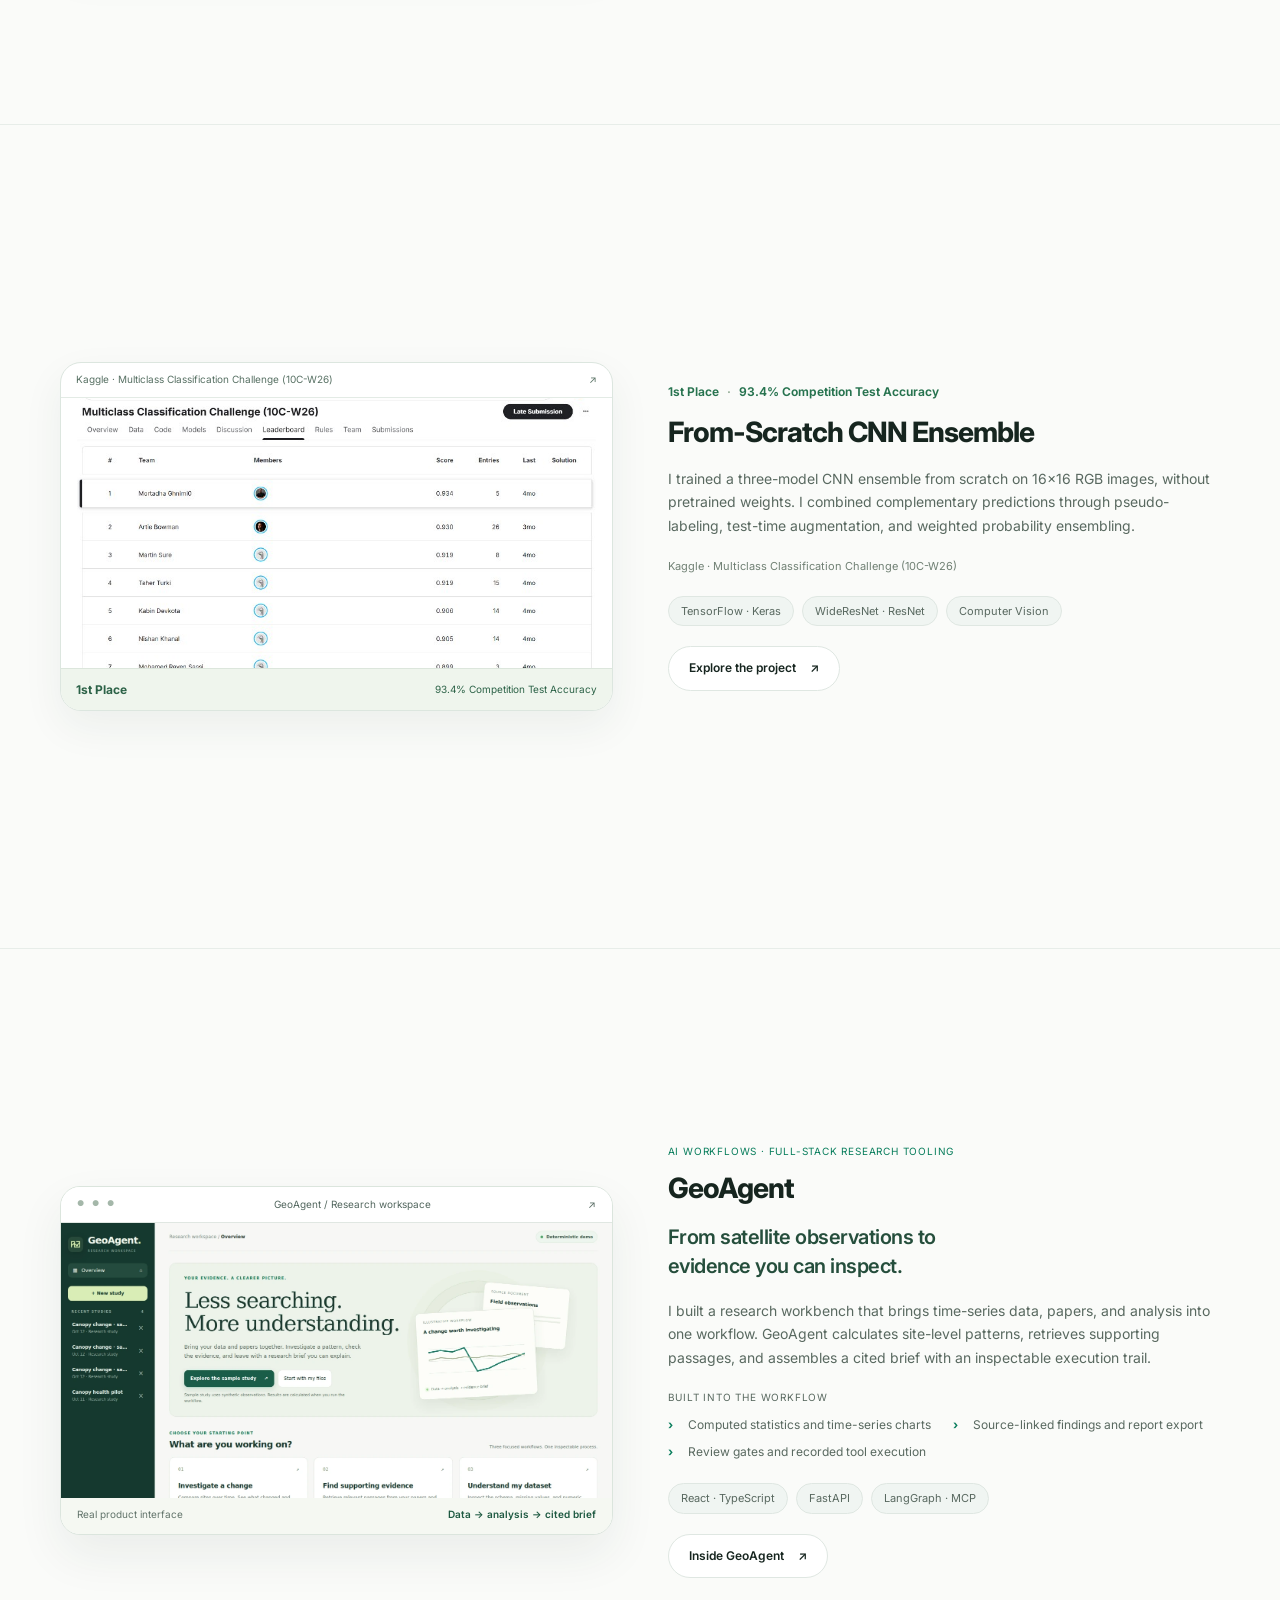
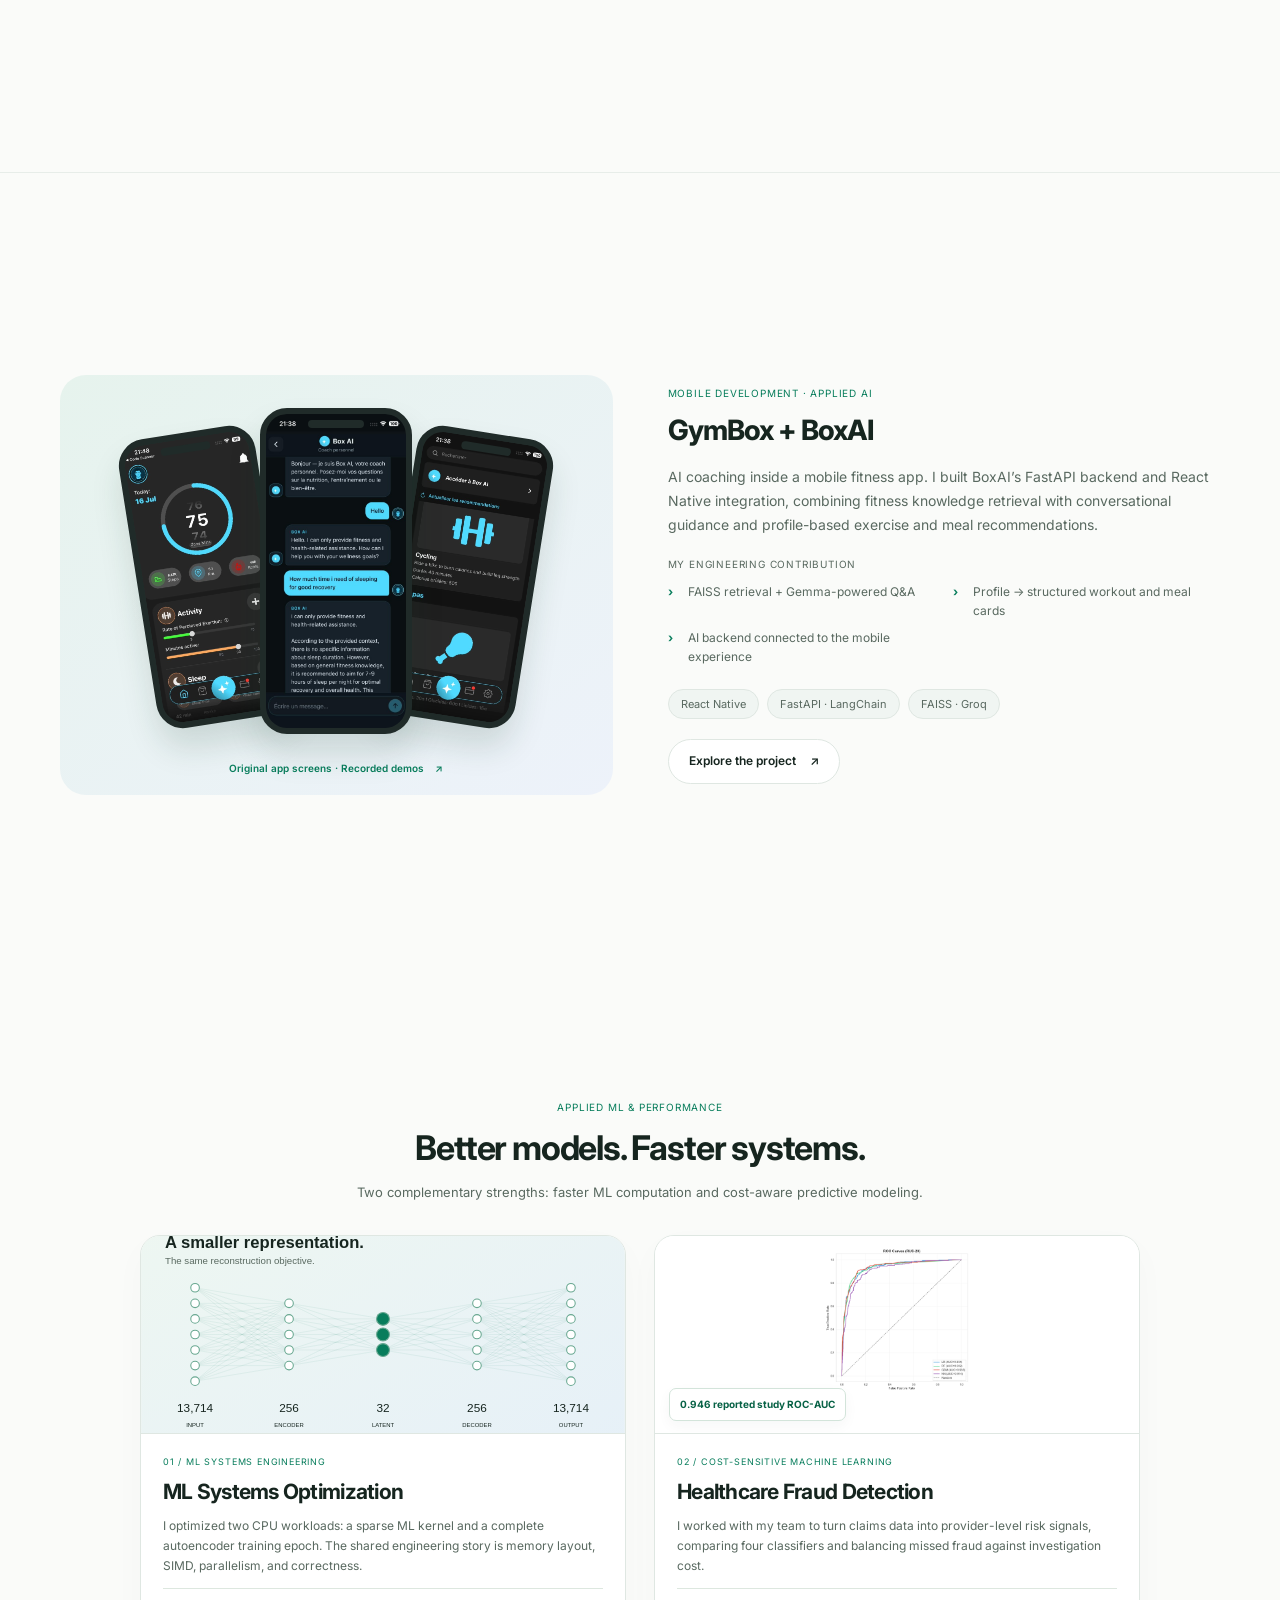
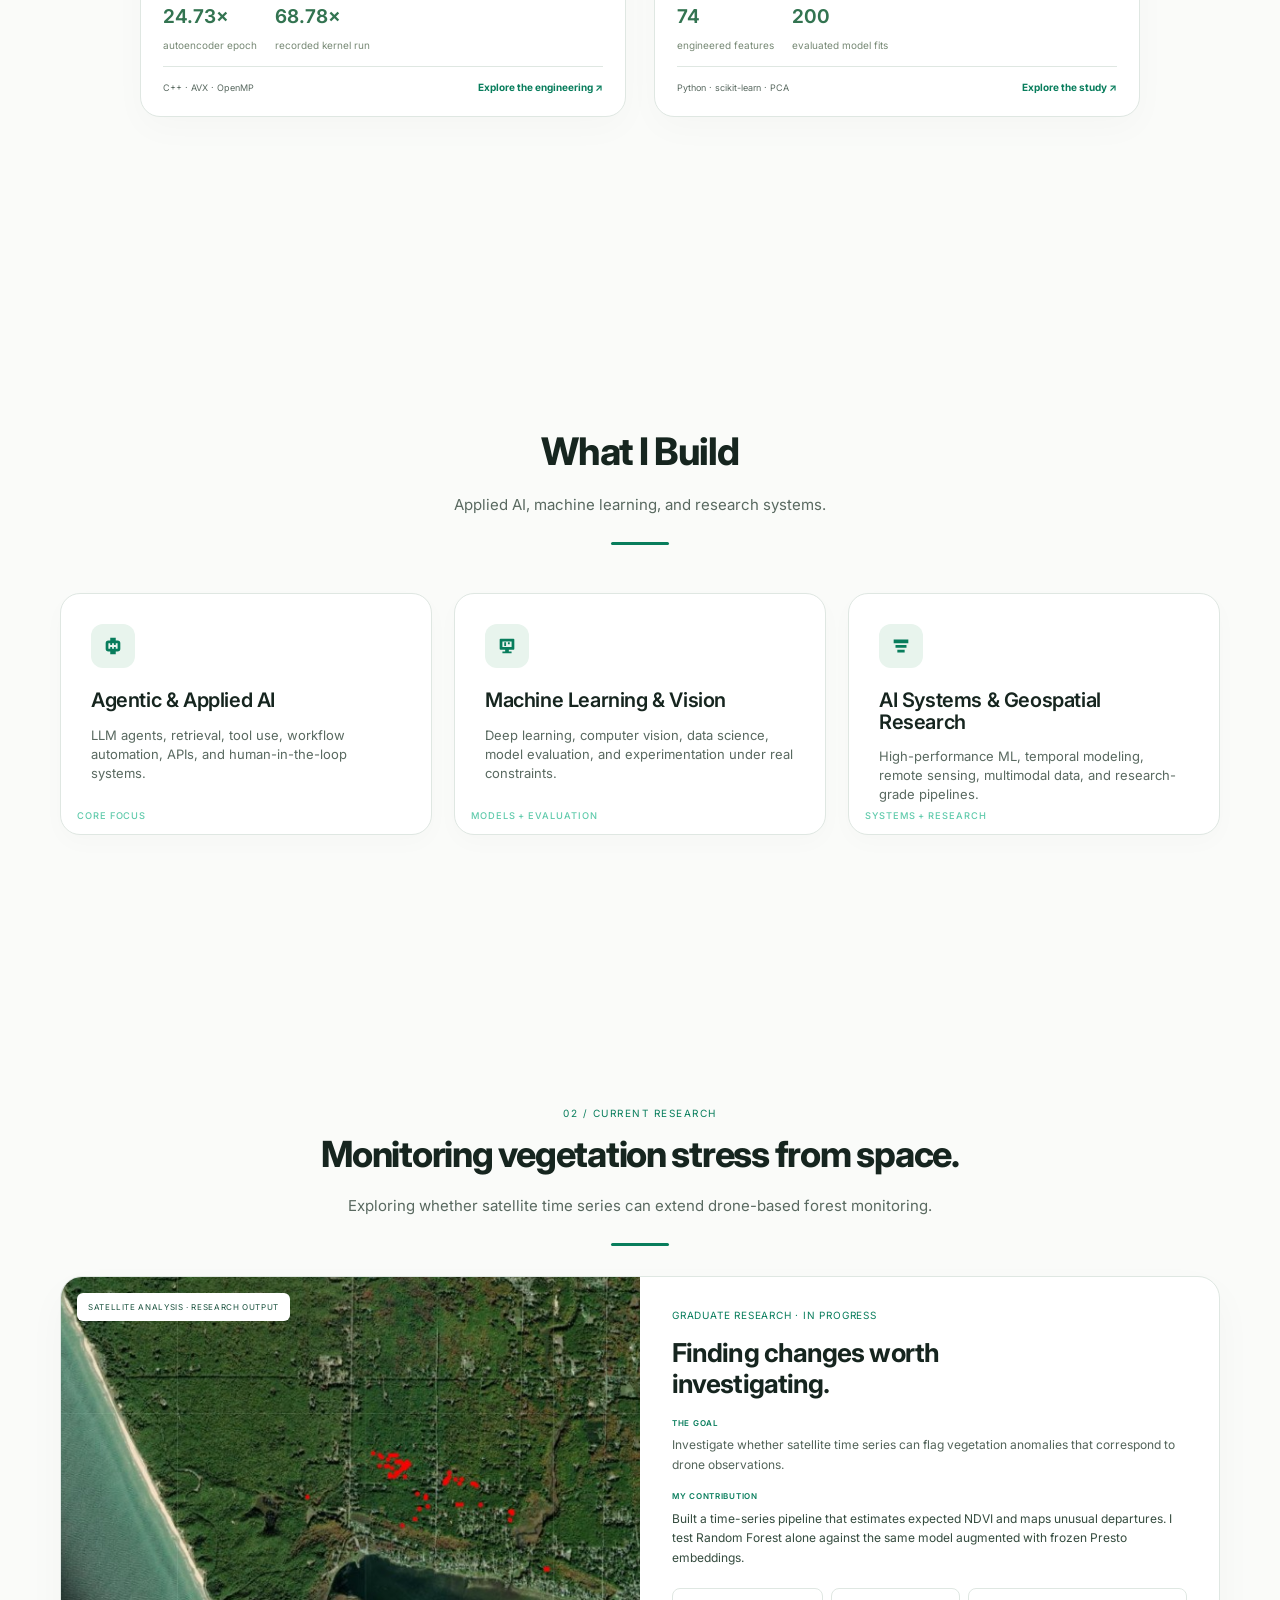
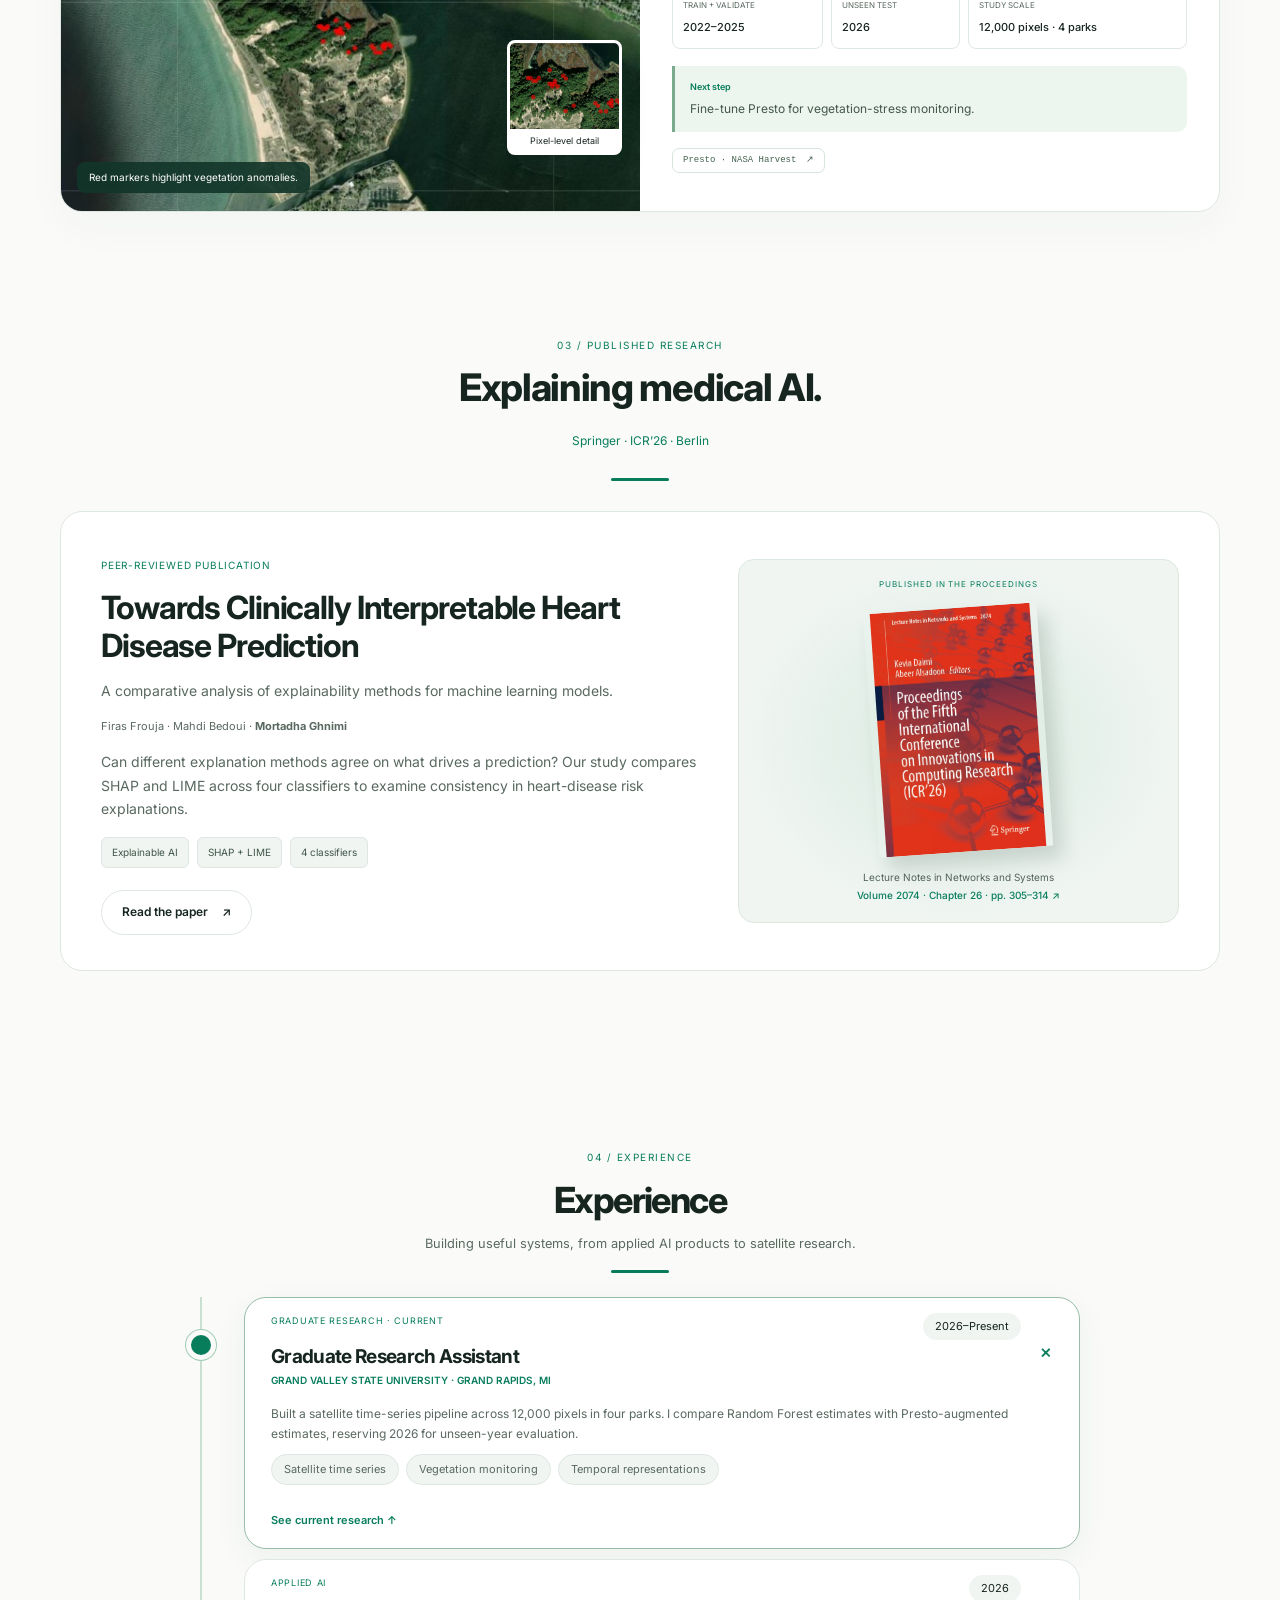
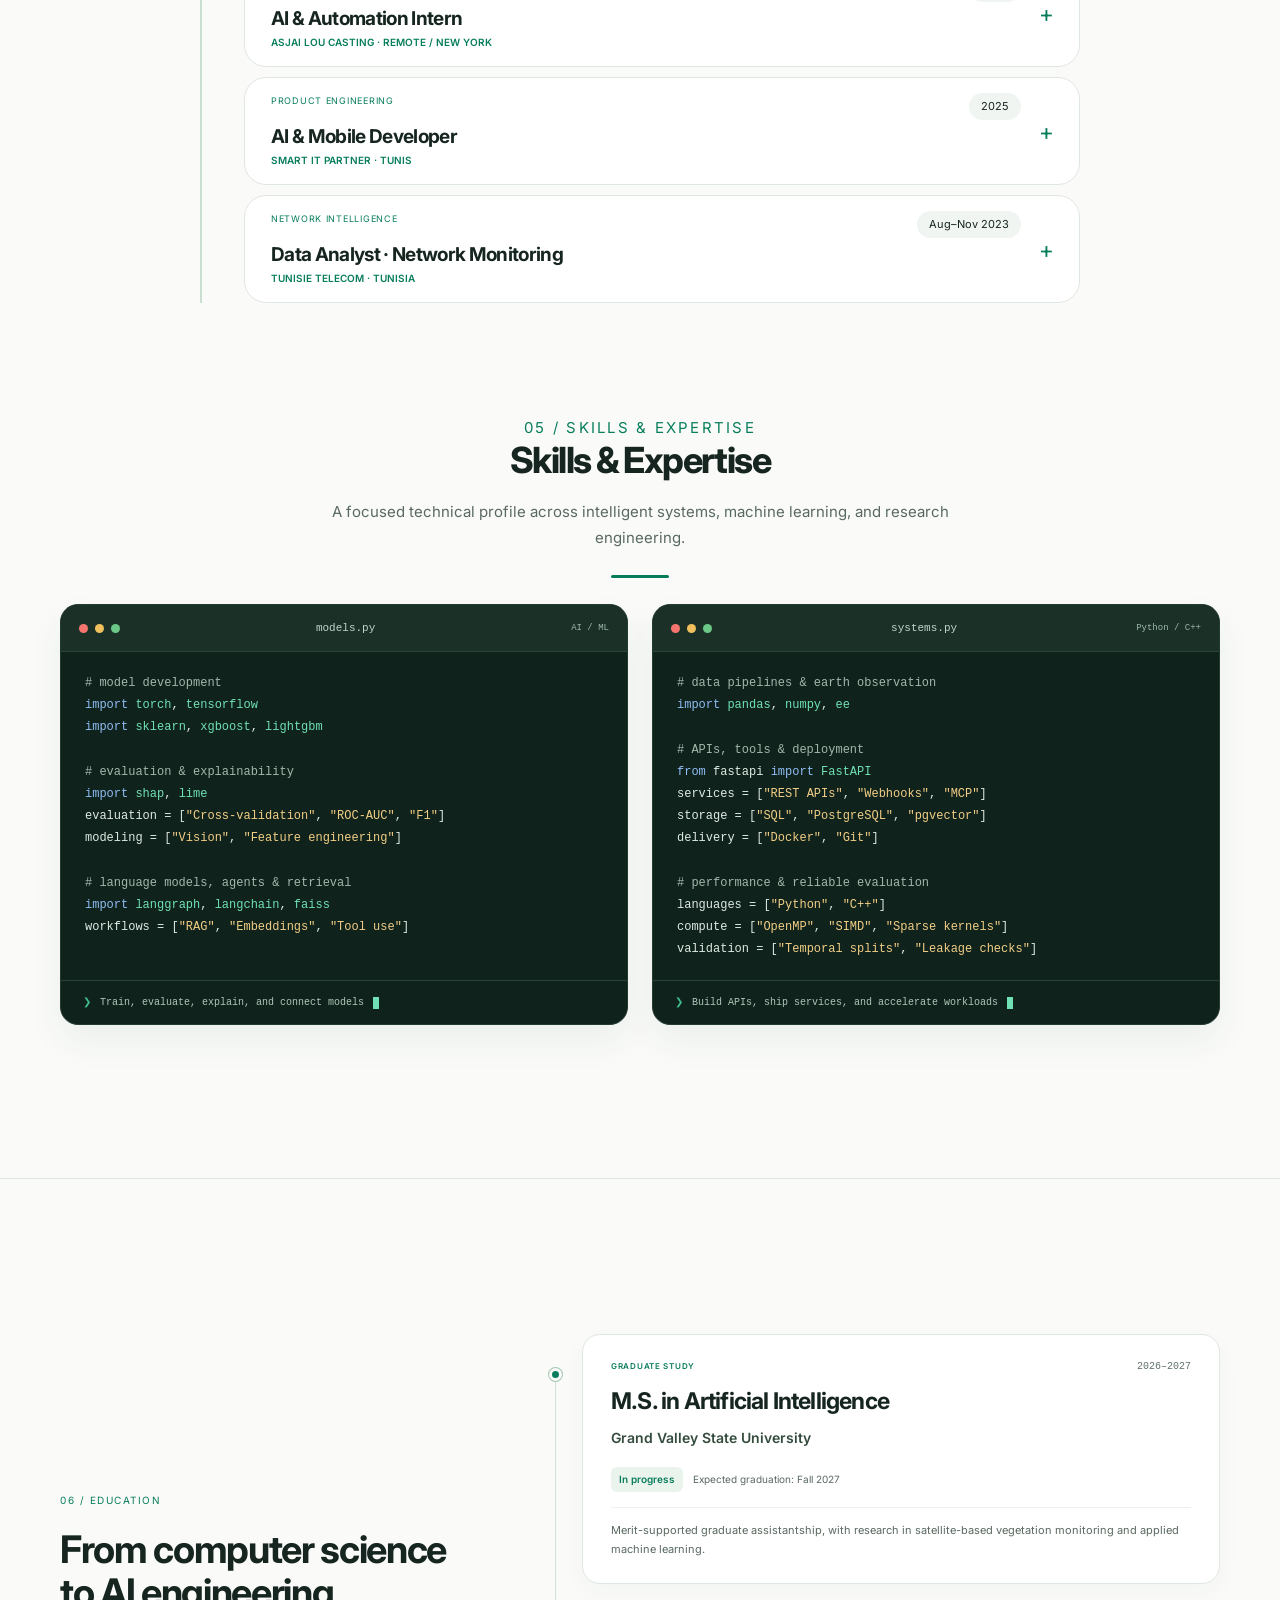
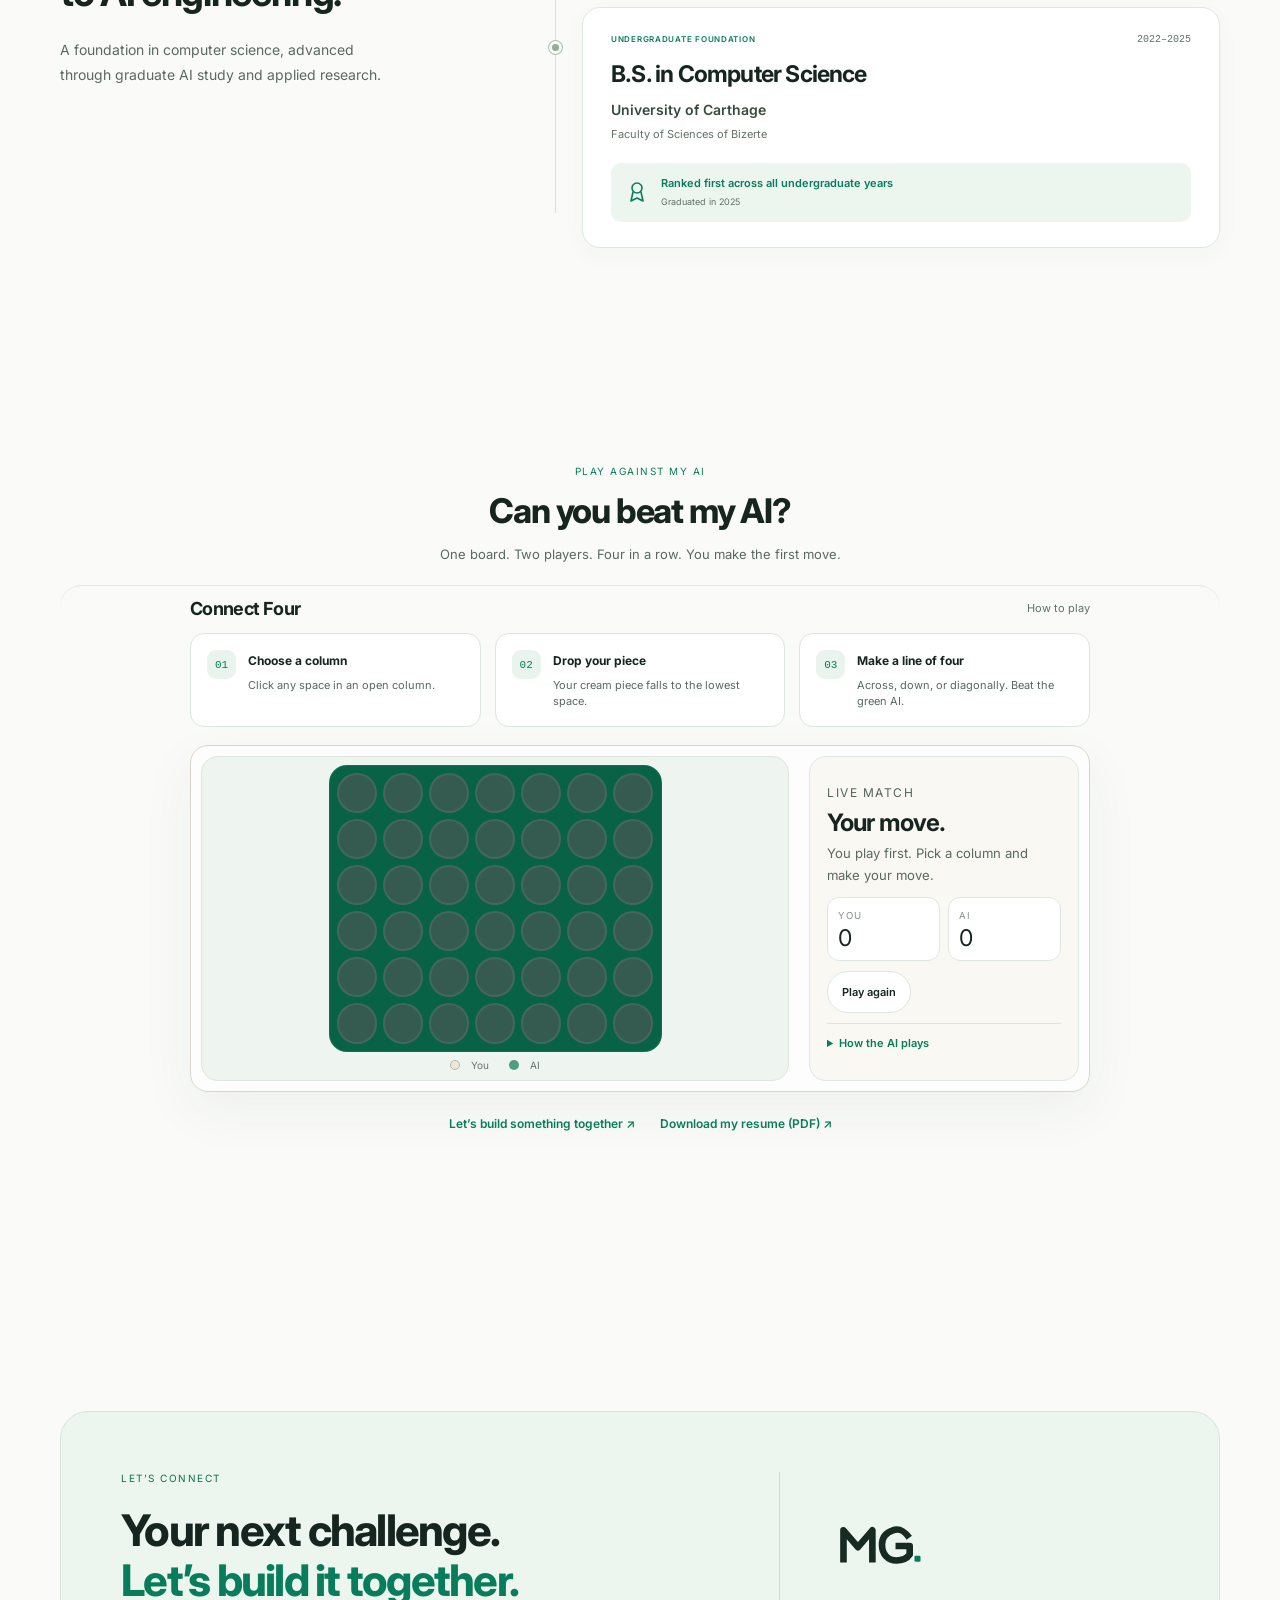
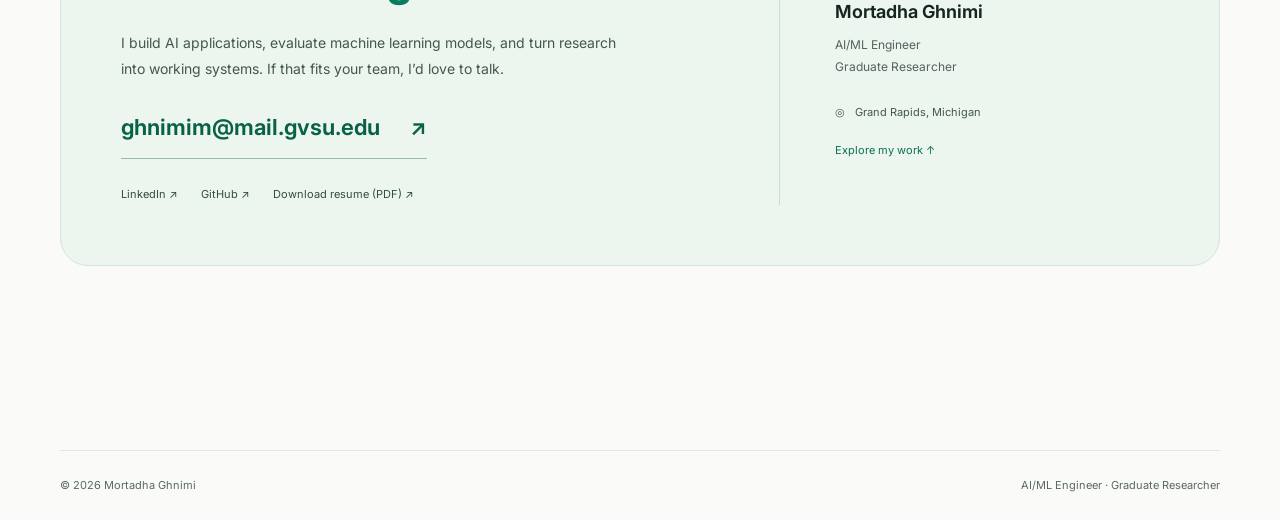
==== commit d9620f8a: "Publish updated AI/ML portfolio at clean root URL with current resume" ====
--- a/index.html
+++ b/index.html
@@ -3,519 +3,396 @@
 <head>
   <meta charset="UTF-8">
   <meta name="viewport" content="width=device-width, initial-scale=1.0">
-  <meta name="description" content="Mortadha Ghnimi — MS AI @ GVSU. Computer vision, remote sensing, RAG systems, and production ML for US internships.">
-  <title>Mortadha Ghnimi — AI Engineer</title>
+  <title>Mortadha Ghnimi | AI/ML Engineer & Graduate Researcher</title>
+  <meta name="description" content="AI/ML engineer and graduate researcher building agentic AI systems, computer vision models, geospatial ML, and high-performance AI systems.">
+  <meta property="og:title" content="Mortadha Ghnimi | AI/ML Engineer & Graduate Researcher">
+  <meta property="og:description" content="Agentic AI · Computer Vision · Geospatial AI · ML Systems">
+  <meta property="og:type" content="website">
+  <meta property="og:url" content="https://morta00.github.io/">
+  <meta property="og:image" content="https://morta00.github.io/assets/og-image.png">
+  <meta name="twitter:card" content="summary_large_image">
+  <meta name="twitter:image" content="https://morta00.github.io/assets/og-image.png">
+  <link rel="canonical" href="https://morta00.github.io/">
+  <link rel="icon" href="favicon.svg?v=2" type="image/svg+xml">
+  <meta name="theme-color" content="#f4f1e9">
   <link rel="preconnect" href="https://fonts.googleapis.com">
   <link rel="preconnect" href="https://fonts.gstatic.com" crossorigin>
-  <link href="https://fonts.googleapis.com/css2?family=Instrument+Serif:ital@0;1&family=Outfit:wght@400;500;600;700;800&display=swap" rel="stylesheet">
-  <link rel="stylesheet" href="css/style.css?v=17">
+  <link href="https://fonts.googleapis.com/css2?family=Inter:wght@400;500;600;700;800&display=swap" rel="stylesheet">
+  <link rel="stylesheet" href="css/style.css">
+  <link rel="stylesheet" href="css/portfolio.css?v=20">
+  <script type="application/ld+json">
+  {
+    "@context": "https://schema.org",
+    "@type": "Person",
+    "name": "Mortadha Ghnimi",
+    "jobTitle": "AI/ML Engineer & Graduate Researcher",
+    "affiliation": {"@type": "CollegeOrUniversity", "name": "Grand Valley State University"},
+    "url": "https://morta00.github.io/",
+    "sameAs": [
+      "https://github.com/morta00",
+      "https://www.linkedin.com/in/mortadha-ghnimi-021183252/"
+    ]
+  }
+  </script>
+  <link rel="stylesheet" href="css/geoagent.css?v=4">
+  <link rel="stylesheet" href="css/vision-case.css?v=1">
+  <link rel="stylesheet" href="css/cptk-case.css?v=2">
+  <link rel="stylesheet" href="css/systems-portfolio.css?v=2">
+  <link rel="stylesheet" href="css/career-polish.css?v=2">
 </head>
 <body>
-  <div class="bg-atmosphere" aria-hidden="true"></div>
-
-  <nav class="nav">
-    <a href="#top" class="nav-brand">Mortadha Ghnimi</a>
-    <button class="nav-toggle" type="button" aria-label="Open menu" aria-expanded="false">
-      <span></span><span></span>
-    </button>
-    <div class="nav-links">
-      <a href="#work">Work</a>
-      <a href="#experience">Experience</a>
-      <a href="#about">About</a>
-      <a href="#contact">Contact</a>
-      <a href="https://github.com/morta00" class="nav-link-ext" target="_blank" rel="noopener">GitHub</a>
-    </div>
-  </nav>
-
-  <header id="top" class="hero">
-    <div class="hero-copy">
-      <p class="hero-kicker">MS Artificial Intelligence · GVSU · CPT available</p>
-      <h1 class="hero-name">Mortadha Ghnimi</h1>
-      <p class="hero-line">
-        I work on machine learning that leaves the notebook: satellite imagery for forest health,
-        a first-place Kaggle vision ensemble, and a retrieval assistant running inside a live mobile app.
-      </p>
-      <div class="hero-actions">
-        <a href="#work" class="btn btn-primary">See selected work</a>
-        <a href="https://github.com/morta00" class="btn btn-ghost" target="_blank" rel="noopener">GitHub</a>
-        <a href="https://www.linkedin.com/in/mortadha-ghnimi-021183252/" class="btn btn-ghost" target="_blank" rel="noopener">LinkedIn</a>
-        <a href="mailto:ghnimim@mail.gvsu.edu" class="btn btn-ghost" id="email-btn" data-email="ghnimim@mail.gvsu.edu">Email</a>
-      </div>
-      <p class="hero-availability">Open to AI / ML internships · Summer &amp; Fall 2026 · F-1 CPT (no sponsorship needed)</p>
-    </div>
-    <div class="hero-visual" aria-label="GymBox app preview">
-      <div class="phone phone-main reveal">
-        <img src="assets/gymbox/screens/home-dashboard.png" alt="GymBox home dashboard with activity metrics" loading="eager">
-      </div>
-      <div class="phone phone-side reveal delay-1">
-        <img src="assets/gymbox/screens/boxai.png" alt="Box AI fitness coach chat" loading="eager">
+  <a class="skip" href="#main">Skip to content</a>
+
+  <header class="nav" id="site-header">
+    <a class="nav-brand" href="#top" aria-label="Mortadha Ghnimi, home"><img class="brand-mark" src="assets/brand/mg-monogram.svg" alt="" width="58" height="38"></a>
+    <button class="nav-toggle" type="button" aria-label="Open menu" aria-expanded="false" aria-controls="site-nav"><span></span><span></span></button>
+    <div class="nav-panel" id="site-nav">
+      <nav class="nav-links" aria-label="Primary">
+        <a href="#work">Projects</a>
+        <a href="#research">Research</a>
+        <a href="#experience">Experience</a>
+        <a href="#about">Skills</a>
+        <a href="#education">Education</a>
+        <a href="#play">Challenge</a>
+      </nav>
+      <div class="nav-side">
+        <a data-resume-link href="resume.html">Resume</a>
+        <a class="nav-contact" href="#contact">Contact</a>
       </div>
     </div>
   </header>
 
-  <section class="strip">
-    <div class="strip-item"><strong>1st</strong> Kaggle multiclass win</div>
-    <div class="strip-item"><strong>93.4%</strong> ensemble accuracy</div>
-    <div class="strip-item"><strong>GA</strong> remote sensing research</div>
-    <div class="strip-item"><strong>RAG</strong> shipped in production</div>
-  </section>
-
-  <section id="work" class="section">
-    <p class="section-label">Work</p>
-    <h2 class="section-title">Selected projects</h2>
-    <p class="section-lead">Graduate research, a production RAG assistant, a Kaggle win, and cost-aware fraud modeling.</p>
-
-    <!-- Graduate remote-sensing research -->
-    <article class="project project-split reveal">
-      <div class="project-meta">
-        <span class="tag">Graduate Research · Remote Sensing</span>
-        <h3>Satellite forest &amp; crop health monitoring</h3>
-        <p>
-          Graduate research at GVSU under Dr. Rahat Ibn Rafiq: detect vegetation stress from
-          multispectral satellite imagery so parks and farms can act earlier than drone-only monitoring allows.
-        </p>
-        <ul class="project-points">
-          <li><strong>Method:</strong> NDVI time-series + Random Forest baselines that predict expected canopy health and flag anomalous drops</li>
-          <li><strong>Pipeline:</strong> Google Earth Engine scripts that map stress zones to exact coordinates in Michigan parks</li>
-          <li><strong>Result:</strong> interactive anomaly maps for 2025 field seasons (Muskegon, Hoffmaster, Lake Forest)</li>
-          <li><strong>Status:</strong> ongoing GA research — implementation private; selected results shown with approval</li>
-        </ul>
-        <div class="tech-row">
-          <span>Python</span>
-          <span>Google Earth Engine</span>
-          <span>scikit-learn</span>
-          <span>Geospatial</span>
-          <span>Time series</span>
-        </div>
-      </div>
-      <div class="media-slot">
-        <figure class="research-map">
-          <img src="assets/research/anomaly-overview.png" alt="Regional satellite map with detected forest anomalies highlighted in red" loading="lazy">
-          <figcaption>Regional anomaly detections</figcaption>
+  <main id="main">
+    <section class="hero-shell" id="top">
+      <div class="wrap hero">
+        <div class="hero-copy">
+          <p class="eyebrow">Graduate researcher · Applied AI</p>
+          <h1>Mortadha<br><span>Ghnimi</span></h1><h2 class="hero-role">AI / Machine Learning Engineer</h2>
+          <p class="hero-academic">M.S. student in Artificial Intelligence at GVSU</p>
+          <p class="lede">I build and deploy AI applications, train computer vision models, and optimize machine learning systems. At GVSU, I research how satellite data can reveal early signs of vegetation stress.</p>
+          <p class="domains">Agentic AI <span>·</span> Computer Vision <span>·</span> Remote Sensing <span>·</span> ML Systems</p>
+          <div class="actions">
+            <a class="btn btn-primary" href="#work">View selected work</a>
+            <a class="btn btn-secondary" data-resume-link href="resume.html">Download resume (PDF)</a>
+          </div>
+          <div class="hero-socials" aria-label="Professional profiles and email">
+            <a href="https://github.com/morta00" target="_blank" rel="noopener noreferrer" aria-label="Mortadha on GitHub" title="GitHub"><svg viewBox="0 0 24 24" fill="currentColor" aria-hidden="true"><path d="M12 .75a11.25 11.25 0 0 0-3.56 21.92c.56.1.77-.24.77-.54v-2.1c-3.13.68-3.79-1.33-3.79-1.33-.51-1.3-1.25-1.65-1.25-1.65-1.02-.7.08-.69.08-.69 1.13.08 1.72 1.16 1.72 1.16 1 1.72 2.63 1.22 3.27.93.1-.72.4-1.22.71-1.5-2.5-.28-5.13-1.25-5.13-5.56 0-1.23.44-2.23 1.16-3.02-.12-.29-.5-1.43.11-2.98 0 0 .94-.3 3.1 1.15a10.8 10.8 0 0 1 5.63 0c2.15-1.46 3.09-1.15 3.09-1.15.62 1.55.23 2.69.12 2.98.72.79 1.15 1.79 1.15 3.02 0 4.32-2.63 5.27-5.14 5.55.4.35.76 1.04.76 2.1v3.1c0 .3.2.65.77.54A11.25 11.25 0 0 0 12 .75Z"/></svg></a>
+            <a href="https://www.linkedin.com/in/mortadha-ghnimi-021183252/" target="_blank" rel="noopener noreferrer" aria-label="Mortadha on LinkedIn" title="LinkedIn"><svg viewBox="0 0 24 24" fill="currentColor" aria-hidden="true"><path d="M20.45 2H3.55C2.69 2 2 2.68 2 3.52v16.96C2 21.32 2.69 22 3.55 22h16.9c.86 0 1.55-.68 1.55-1.52V3.52C22 2.68 21.31 2 20.45 2ZM7.93 18.75H4.98V9.2h2.95v9.55ZM6.45 7.9a1.71 1.71 0 1 1 0-3.42 1.71 1.71 0 0 1 0 3.42Zm12.3 10.85H15.8V14.1c0-1.1-.02-2.53-1.54-2.53-1.54 0-1.78 1.2-1.78 2.45v4.73H9.53V9.2h2.83v1.3h.04c.39-.75 1.35-1.54 2.78-1.54 2.98 0 3.57 1.96 3.57 4.51v5.28Z"/></svg></a>
+            <a href="mailto:ghnimim@mail.gvsu.edu" aria-label="Email Mortadha" title="Email"><svg viewBox="0 0 24 24" fill="none" stroke="currentColor" stroke-width="1.7" stroke-linecap="round" stroke-linejoin="round" aria-hidden="true"><rect x="3" y="5" width="18" height="14" rx="3"/><path d="m3 6 9 7 9-7"/></svg></a>
+          </div>
+        </div>
+        <figure class="hero-media">
+          <div class="hero-stage">
+            <img id="hero-portrait" src="assets/hero/pitch-presenting.png" alt="Mortadha Ghnimi presenting at a GVSU pitch competition" width="1024" height="682">
+          </div>
+          <figcaption class="hero-photo-caption"><span>Presenting at the GVSU Pitch Competition</span><strong>Finalist</strong></figcaption>
         </figure>
-        <figure class="research-map">
-          <img src="assets/research/anomaly-detail.png" alt="Close-up satellite map of detected forest anomalies highlighted in red" loading="lazy">
-          <figcaption>Site-level anomaly detail</figcaption>
-        </figure>
-      </div>
-    </article>
-
-    <!-- GymBox featured -->
-    <article class="gymbox-showcase">
-      <div class="gymbox-intro">
-        <span class="tag">Internship · Production AI</span>
-        <h3>GymBox + Box AI</h3>
-        <p>
-          During my internship at Smart It Partner I built <strong>Box AI</strong>, a retrieval-based
-          fitness coach that answers training and nutrition questions inside a React Native gym app
-          that members actually use.
-        </p>
-        <ul class="project-points">
-          <li>Built the AI coach end to end, from the chat interface to the backend it talks to</li>
-          <li>Wired member activity (steps, distance, calories) into the home experience</li>
-          <li>Shipped the rest of the app too: QR gym access, profile analytics, and the store</li>
-          <li>Worked across the mobile client (Expo, TypeScript) and the FastAPI service</li>
-        </ul>
-        <div class="tech-row">
-          <span>React Native</span>
-          <span>Expo</span>
-          <span>TypeScript</span>
-          <span>RAG / LLM</span>
-          <span>FastAPI</span>
-        </div>
-        <a class="text-link" href="https://github.com/morta00/GymBox" target="_blank" rel="noopener">
-          View GymBox repository →
-        </a>
-      </div>
-
-      <div class="gymbox-stage">
-        <div class="gymbox-stage-bg" aria-hidden="true"></div>
-
-        <div class="gymbox-layout">
-          <figure class="device device-poster">
-            <div class="device-frame">
-              <img src="assets/gymbox/screens/boxai.png" alt="Box AI coach chat interface" loading="lazy">
-            </div>
-            <figcaption>
-              <span class="device-label">Box AI</span>
-              <span class="device-desc">RAG fitness coach</span>
-            </figcaption>
-          </figure>
-
-          <div class="cinema">
-            <p class="cinema-label">Product demo</p>
-            <div class="cinema-screen" id="gymbox-screen">
-              <video
-                id="gymbox-video"
-                controls
-                muted
-                playsinline
-                preload="auto"
-                poster="assets/gymbox/screens/boxai.png"
-                src="assets/gymbox/videos/gymbox-boxai-chat.mp4"
-              ></video>
-            </div>
-          </div>
-
-          <figure class="device device-poster" id="gymbox-preview">
-            <div class="device-frame">
-              <img
-                id="gymbox-preview-img"
-                src="assets/gymbox/screens/boxai.png"
-                alt="Box AI coach chat"
-                loading="lazy"
-              >
-            </div>
-            <figcaption>
-              <span class="device-label" id="gymbox-preview-label">Box AI</span>
-              <span class="device-desc" id="gymbox-preview-desc">RAG fitness coach</span>
-            </figcaption>
-          </figure>
-        </div>
-
-        <div class="gymbox-tabs" id="gymbox-tabs">
-          <div class="seg-control" role="tablist" aria-label="GymBox demos">
-            <button
-              type="button"
-              class="seg-btn is-active"
-              role="tab"
-              aria-selected="true"
-              aria-controls="gymbox-screen"
-              data-src="assets/gymbox/videos/gymbox-boxai-chat.mp4"
-              data-poster="assets/gymbox/screens/boxai.png"
-              data-preview-src="assets/gymbox/screens/boxai.png"
-              data-preview-alt="Box AI coach chat"
-              data-preview-label="Box AI"
-              data-preview-desc="RAG fitness coach"
-            >Box AI chat</button>
-            <button
-              type="button"
-              class="seg-btn"
-              role="tab"
-              aria-selected="false"
-              aria-controls="gymbox-screen"
-              data-src="assets/gymbox/videos/gymbox-demo-1.mp4"
-              data-poster="assets/gymbox/screens/home-dashboard.png"
-              data-preview-src="assets/gymbox/screens/home-dashboard.png"
-              data-preview-alt="GymBox home dashboard"
-              data-preview-label="Home"
-              data-preview-desc="Steps · km · calories"
-            >App flow</button>
-            <button
-              type="button"
-              class="seg-btn"
-              role="tab"
-              aria-selected="false"
-              aria-controls="gymbox-screen"
-              data-src="assets/gymbox/videos/gymbox-demo-2.mp4"
-              data-poster="assets/gymbox/screens/onboarding.png"
-              data-preview-src="assets/gymbox/screens/onboarding.png"
-              data-preview-alt="GymBox onboarding profile setup"
-              data-preview-label="Onboarding"
-              data-preview-desc="New member setup"
-            >Onboarding</button>
-          </div>
-        </div>
-
-        <div class="gallery">
-          <p class="gallery-title">More screens</p>
-          <div class="gallery-track">
-            <figure class="gallery-card">
-              <div class="device-frame device-frame-sm">
-                <img src="assets/gymbox/screens/boutique.png" alt="Boutique catalog" loading="lazy">
+      </div>
+    </section>
+
+
+    <section class="projects-showcase" id="work" aria-label="Selected projects">
+<section class="project-feature-screen project-first-screen" id="asjai" aria-labelledby="asjai-title">
+        <header class="wrap projects-showcase-head">
+        <div>
+          <p class="section-label">01 / Selected projects</p>
+          <h2>Selected Projects</h2>
+        </div>
+        <p>AI applications, research tools, and machine learning systems I’ve built.</p>
+      </header>
+<div class="wrap project-feature-grid project-feature-reverse">
+          <a class="cptk-preview" href="work/asjai.html?v=2" aria-label="Explore CPTK Secure AI Casting Companion">
+            <img src="assets/cptk/public-storefront.webp" alt="Actual CPTK public homepage showing Casting Pros To Know and its private digital companion" width="1200" height="750" loading="lazy">
+            <span class="cptk-preview-caption">CPTK / Explore the engineering case study <span aria-hidden="true">↗</span></span>
+          </a>
+          <div class="project-feature-copy">
+            <p class="cptk-card-result">181 directory records · 65 automated checks passed</p>
+            <h2 id="asjai-title">CPTK: Secure AI Casting Companion</h2>
+            <p class="project-feature-description">Developed for Asjai Lou Casting, CPTK transforms a casting guide into a private digital platform with source-grounded AI guidance, purchase-gated membership, and administrative data management.</p>
+            <div class="project-tech"><span>TypeScript</span><span>React</span><span>Cloudflare Workers</span><span>SQLite</span><span>Groq</span><span>RAG</span></div>
+            <a class="project-case-link" href="work/asjai.html?v=2">Explore the case study <span aria-hidden="true">↗</span></a>
+            <p class="cptk-private-note">Company project · Private source code</p>
+          </div>
+        </div>
+      </section>
+<section class="project-feature-screen" id="vision" aria-labelledby="vision-title">
+        <div class="wrap project-feature-grid">
+          <a class="vision-preview" href="work/kaggle.html" aria-label="Explore the first-place image classification project">
+            <span class="vision-preview-head">Kaggle · Multiclass Classification Challenge (10C-W26) <span aria-hidden="true">↗</span></span>
+            <img src="assets/kaggle/leaderboard.png" alt="Leaderboard for Multiclass Classification Challenge (10C-W26), showing Mortadha Ghnimi in first place with score 0.934" width="799" height="418" loading="lazy">
+            <span class="vision-preview-foot"><strong>1st Place</strong><span>93.4% Competition Test Accuracy</span></span>
+          </a>
+          <div class="project-feature-copy">
+            <p class="vision-card-result">1st Place <span>·</span> 93.4% Competition Test Accuracy</p>
+            <h2 id="vision-title">From-Scratch CNN Ensemble</h2>
+            <p class="project-feature-description">I trained a three-model CNN ensemble from scratch on 16×16 RGB images, without pretrained weights. I combined complementary predictions through pseudo-labeling, test-time augmentation, and weighted probability ensembling.</p>
+            <p class="vision-card-scope">Kaggle · Multiclass Classification Challenge (10C-W26)</p>
+            <div class="project-tech"><span>TensorFlow · Keras</span><span>WideResNet · ResNet</span><span>Computer Vision</span></div>
+            <a class="project-case-link" href="work/kaggle.html">Explore the project <span aria-hidden="true">↗</span></a>
+          </div>
+        </div>
+      </section>
+<section class="project-feature-screen" id="geoagent" aria-labelledby="geoagent-title">      
+        <div class="wrap project-feature-grid">
+          <a class="geoagent-preview" href="work/geoagent.html" aria-label="Explore GeoAgent, a research workspace for satellite data">
+            <span class="geoagent-browserbar"><span class="geoagent-dots" aria-hidden="true">● ● ●</span><span>GeoAgent / Research workspace</span><span aria-hidden="true">↗</span></span>
+            <img src="assets/geoagent/overview.webp" alt="GeoAgent interface with three workflows: investigate a change, find supporting evidence, and understand a dataset" width="1440" height="1100" loading="lazy">
+            <span class="geoagent-preview-footer"><span>Real product interface</span><strong>Data → analysis → cited brief</strong></span>
+          </a>
+          <div class="project-feature-copy">
+            <p class="project-feature-category">AI workflows · Full-stack research tooling</p>
+            <h2 id="geoagent-title">GeoAgent</h2>
+            <p class="geoagent-home-tagline">From satellite observations to evidence you can inspect.</p>
+            <p class="project-feature-description">I built a research workbench that brings time-series data, papers, and analysis into one workflow. GeoAgent calculates site-level patterns, retrieves supporting passages, and assembles a cited brief with an inspectable execution trail.</p>
+            <p class="project-capabilities-label">Built into the workflow</p>
+            <ul class="project-capabilities">
+              <li>Computed statistics and time-series charts</li>
+              <li>Source-linked findings and report export</li>
+              <li>Review gates and recorded tool execution</li>
+            </ul>
+            <div class="project-tech"><span>React · TypeScript</span><span>FastAPI</span><span>LangGraph · MCP</span></div>
+            <a class="project-case-link" href="work/geoagent.html">Inside GeoAgent <span aria-hidden="true">↗</span></a>
+          </div>
+        </div>
+      </section>
+<section class="project-feature-screen" id="gymbox"><div class="wrap project-feature-grid"><a class="mobile-showcase" href="work/gymbox.html" aria-label="Explore GymBox and BoxAI case study, screenshots, and recorded demonstrations"><span class="mobile-glow" aria-hidden="true"></span><figure class="phone-device phone-left"><img src="assets/gymbox/screens/home-dashboard.png" alt="GymBox activity dashboard" loading="lazy"></figure><figure class="phone-device phone-center"><img src="assets/gymbox/screens/boxai.png" alt="BoxAI fitness question and answer in the mobile app" loading="lazy"></figure><figure class="phone-device phone-right"><img src="assets/gymbox/screens/home.png" alt="BoxAI exercise and meal recommendation cards" loading="lazy"></figure><span class="mobile-caption">Original app screens · Recorded demos <span aria-hidden="true">↗</span></span></a><div class="project-feature-copy"><p class="project-feature-category">Mobile development · Applied AI</p><h2>GymBox + BoxAI</h2><p class="project-feature-description">AI coaching inside a mobile fitness app. I built BoxAI’s FastAPI backend and React Native integration, combining fitness knowledge retrieval with conversational guidance and profile-based exercise and meal recommendations.</p><p class="project-capabilities-label">My engineering contribution</p><ul class="project-capabilities"><li>FAISS retrieval + Gemma-powered Q&amp;A</li><li>Profile → structured workout and meal cards</li><li>AI backend connected to the mobile experience</li></ul><div class="project-tech"><span>React Native</span><span>FastAPI · LangChain</span><span>FAISS · Groq</span></div><a class="project-case-link" href="work/gymbox.html">Explore the project <span aria-hidden="true">↗</span></a></div></div></section>
+<section class="project-more-screen" id="engineering" aria-labelledby="more-work-title">
+        <div class="wrap project-more-inner">
+          <header class="project-more-heading">
+            <p class="project-feature-category">Applied ML &amp; Performance</p>
+            <h2 id="more-work-title">Better models. Faster systems.</h2>
+            <p class="section-focus-description">Two complementary strengths: faster ML computation and cost-aware predictive modeling.</p>
+          </header>
+          <div class="engineering-gallery engineering-gallery-two">
+            <a class="engineering-card systems-summary-card" id="autoencoder" href="work/ml-systems.html"><span id="hpc" class="systems-anchor"></span><div class="engineering-visual architecture-thumb"><img src="assets/cards/autoencoder.svg" alt="Autoencoder architecture with a sparse input layer and dense reconstruction" loading="lazy"></div><div class="engineering-copy"><p class="project-feature-category">01 / ML systems engineering</p><h3>ML Systems Optimization</h3><p>I optimized two CPU workloads: a sparse ML kernel and a complete autoencoder training epoch. The shared engineering story is memory layout, SIMD, parallelism, and correctness.</p><div class="systems-card-metrics"><span><strong>24.73×</strong> autoencoder epoch</span><span><strong>68.78×</strong> recorded kernel run</span></div><div class="engineering-bottom"><span>C++ · AVX · OpenMP</span><strong>Explore the engineering ↗</strong></div></div></a>
+            <a class="engineering-card" id="fraud" href="work/fraud.html"><div class="engineering-visual result-thumb"><img src="assets/fraud/roc-curves.png" alt="Actual study ROC curves comparing healthcare fraud classifiers" loading="lazy"><span>0.946 reported study ROC-AUC</span></div><div class="engineering-copy"><p class="project-feature-category">02 / Cost-sensitive machine learning</p><h3>Healthcare Fraud Detection</h3><p>I worked with my team to turn claims data into provider-level risk signals, comparing four classifiers and balancing missed fraud against investigation cost.</p><div class="systems-card-metrics"><span><strong>74</strong> engineered features</span><span><strong>200</strong> evaluated model fits</span></div><div class="engineering-bottom"><span>Python · scikit-learn · PCA</span><strong>Explore the study ↗</strong></div></div></a>
+          </div>
+        </div>
+      </section>
+</section>
+<section class="build-section"><div class="wrap"><header class="center-head"><h2>What I Build</h2><p>Applied AI, machine learning, and research systems.</p></header>        <div class="expertise-cards" aria-label="Areas of expertise">
+          <article class="expertise-card expertise-card-featured">
+            <div class="expertise-icon" aria-hidden="true">
+              <svg viewBox="0 0 24 24"><path d="M9 3h6v3h2a3 3 0 0 1 3 3v6a3 3 0 0 1-3 3h-2v3H9v-3H7a3 3 0 0 1-3-3V9a3 3 0 0 1 3-3h2V3Zm0 6H7v6h2v-2h2v2h2v-2h2v2h2V9h-2v2h-2V9h-2v2H9V9Z"/></svg>
+            </div>
+            <span class="expertise-number">01</span>
+            <h3>Agentic & Applied AI</h3>
+            <p>LLM agents, retrieval, tool use, workflow automation, APIs, and human-in-the-loop systems.</p>
+            <div class="expertise-line"><span>CORE FOCUS</span><i></i></div>
+          </article>
+
+          <article class="expertise-card">
+            <div class="expertise-icon" aria-hidden="true">
+              <svg viewBox="0 0 24 24"><path d="M5 4h14a1 1 0 0 1 1 1v10a1 1 0 0 1-1 1h-5v2h3v2H7v-2h3v-2H5a1 1 0 0 1-1-1V5a1 1 0 0 1 1-1Zm2 3v6h10V7H7Zm2 1h2v4H9V8Zm4 0h2v2h-2V8Z"/></svg>
+            </div>
+            <span class="expertise-number">02</span>
+            <h3>Machine Learning & Vision</h3>
+            <p>Deep learning, computer vision, data science, model evaluation, and experimentation under real constraints.</p>
+            <div class="expertise-line"><span>MODELS + EVALUATION</span><i></i></div>
+          </article>
+
+          <article class="expertise-card">
+            <div class="expertise-icon" aria-hidden="true">
+              <svg viewBox="0 0 24 24"><path d="M4 5h16v4H4V5Zm2 6h12v3H6v-3Zm2 5h8v3H8v-3Z"/></svg>
+            </div>
+            <span class="expertise-number">03</span>
+            <h3>AI Systems & Geospatial Research</h3>
+            <p>High-performance ML, temporal modeling, remote sensing, multimodal data, and research-grade pipelines.</p>
+            <div class="expertise-line"><span>SYSTEMS + RESEARCH</span><i></i></div>
+          </article>
+        </div>
+
+</div></section>
+
+    <section class="research-portfolio research-sequence" aria-label="Research and publications">
+      <section class="research-screen-v10" id="research" aria-labelledby="satellite-section-title">
+        <div class="wrap research-screen-inner">
+          <header class="research-screen-head">
+            <div>
+              <p class="section-label">02 / Current research</p>
+              <h2 id="satellite-section-title">Monitoring vegetation stress from space.</h2>
+            </div>
+            <p>Exploring whether satellite time series can extend drone-based forest monitoring.</p>
+          </header>
+          <article class="research-feature-card" aria-labelledby="satellite-title">
+            <div class="research-feature-image">
+              <img src="assets/research/anomaly-overview.png" alt="Satellite overview highlighting vegetation anomalies along the coast" loading="lazy">
+              <figure class="research-feature-inset">
+                <img src="assets/research/anomaly-detail.png" alt="Closer view of pixel-level vegetation anomalies" loading="lazy">
+                <figcaption>Pixel-level detail</figcaption>
+              </figure>
+              <span class="research-map-label">SATELLITE ANALYSIS · RESEARCH OUTPUT</span><span class="research-image-caption">Red markers highlight vegetation anomalies.</span>
+            </div>
+            <div class="research-feature-copy">
+              <div class="research-card-kicker"><span class="research-live-dot"></span> Graduate research · In progress</div>
+              <h3 id="satellite-title">Finding changes worth investigating.</h3>
+              <div class="research-story research-story-clean"><div><span class="research-story-label">The goal</span><p>Investigate whether satellite time series can flag vegetation anomalies that correspond to drone observations.</p></div><div><span class="research-story-label">My contribution</span><p>Built a time-series pipeline that estimates expected NDVI and maps unusual departures. I test Random Forest alone against the same model augmented with frozen Presto embeddings.</p></div></div>
+              <div class="research-facts" aria-label="Research setup">
+                <span><small>Train + validate</small><strong>2022–2025</strong></span>
+                <span><small>Unseen test</small><strong>2026</strong></span>
+                <span><small>Study scale</small><strong>12,000 pixels · 4 parks</strong></span>
               </div>
-              <figcaption>Boutique</figcaption>
-            </figure>
-            <figure class="gallery-card">
-              <div class="device-frame device-frame-sm">
-                <img src="assets/gymbox/screens/product.png" alt="Product detail" loading="lazy">
-              </div>
-              <figcaption>Product</figcaption>
-            </figure>
-            <figure class="gallery-card">
-              <div class="device-frame device-frame-sm">
-                <img src="assets/gymbox/screens/cart.png" alt="Shopping cart" loading="lazy">
-              </div>
-              <figcaption>Cart</figcaption>
-            </figure>
-            <figure class="gallery-card">
-              <div class="device-frame device-frame-sm">
-                <img src="assets/gymbox/screens/boxai.png" alt="Box AI chat" loading="lazy">
-              </div>
-              <figcaption>Box AI</figcaption>
-            </figure>
-            <figure class="gallery-card">
-              <div class="device-frame device-frame-sm">
-                <img src="assets/gymbox/screens/home-dashboard.png" alt="Home dashboard" loading="lazy">
-              </div>
-              <figcaption>Home</figcaption>
-            </figure>
-            <figure class="gallery-card">
-              <div class="device-frame device-frame-sm">
-                <img src="assets/gymbox/screens/profile-dashboard.png" alt="Profile weekly activity chart" loading="lazy">
-              </div>
-              <figcaption>Profile</figcaption>
-            </figure>
-          </div>
-        </div>
-      </div>
-    </article>
-
-    <!-- Box AI case study -->
-    <article class="project project-case reveal">
-      <div class="project-meta">
-        <span class="tag">GenAI · RAG System Design</span>
-        <h3>Box AI — production RAG coach</h3>
-        <p>
-          The FastAPI service behind GymBox. It pulls the most relevant fitness and nutrition
-          context, then has Gemma write an answer grounded in that context. This ran as a real
-          product feature, not a one-off notebook.
-        </p>
-
-        <div class="pipeline">
-          <div class="pipeline-step"><span>1</span><p>Domain docs</p></div>
-          <div class="pipeline-arrow" aria-hidden="true">→</div>
-          <div class="pipeline-step"><span>2</span><p>Chunk + embed</p></div>
-          <div class="pipeline-arrow" aria-hidden="true">→</div>
-          <div class="pipeline-step"><span>3</span><p>FAISS retrieve</p></div>
-          <div class="pipeline-arrow" aria-hidden="true">→</div>
-          <div class="pipeline-step"><span>4</span><p>Gemma generate</p></div>
-          <div class="pipeline-arrow" aria-hidden="true">→</div>
-          <div class="pipeline-step"><span>5</span><p>Mobile chat API</p></div>
-        </div>
-
-        <ul class="project-points">
-          <li>Kept retrieval and generation as separate steps, so I can see which documents drove each answer</li>
-          <li>Indexed the fitness and nutrition knowledge base in FAISS for fast similarity search</li>
-          <li>Iterated on chunking and prompting when answers came back too generic</li>
-          <li>Served it behind a single FastAPI endpoint the mobile app calls</li>
-        </ul>
-
-        <div class="case-grid">
-          <div class="case-card">
-            <h4>Design goals</h4>
-            <p>Answers grounded in real content, fast enough for a chat screen, and focused on fitness rather than open-ended chat.</p>
-          </div>
-          <div class="case-card">
-            <h4>What broke, and the fix</h4>
-            <p>The first version wandered off topic and gave generic advice. Narrowing the retrieval scope and rewriting the system prompt brought it back on track.</p>
-          </div>
-          <div class="case-card">
-            <h4>What I took from it</h4>
-            <p>Getting an LLM feature from idea to a working API that a real app depends on, and debugging it like any other system.</p>
-          </div>
-        </div>
-
-        <div class="tech-row">
-          <span>Python</span>
-          <span>FastAPI</span>
-          <span>FAISS</span>
-          <span>Gemma</span>
-          <span>RAG</span>
-          <span>Hugging Face</span>
-        </div>
-        <a class="text-link" href="https://github.com/morta00/BoxAi" target="_blank" rel="noopener">
-          View Box AI repository →
-        </a>
-      </div>
-    </article>
-
-    <!-- Kaggle -->
-    <article class="project project-split reveal">
-      <div class="project-meta">
-        <span class="tag">Kaggle Competition · 1st Place</span>
-        <h3>Multiclass image classification</h3>
-        <p>
-          I trained three CNNs from scratch on low-resolution RGB images, then ensembled them
-          to place <strong>1st</strong> with <strong>93.4%</strong> test accuracy.
-        </p>
-        <ul class="project-points">
-          <li>Upscaled 16×16 inputs to 32×32 before training</li>
-          <li>WideResNet-28-10, WideResNet-40-4, and ResNet-110 for model diversity</li>
-          <li>CutMix, Mixup, two-round pseudo-labeling, and 15-pass TTA</li>
-          <li>Set the ensemble weights with a grid search on the validation split</li>
-        </ul>
-        <div class="tech-row">
-          <span>TensorFlow</span>
-          <span>Keras</span>
-          <span>CNN</span>
-          <span>Ensemble</span>
-          <span>Computer Vision</span>
-        </div>
-        <a class="text-link" href="https://github.com/morta00/kaggle-multiclass-ensemble" target="_blank" rel="noopener">
-          View repository →
-        </a>
-      </div>
-      <figure class="result-figure leaderboard-proof">
-        <img src="assets/kaggle/leaderboard.png" alt="Kaggle leaderboard showing Mortadha Ghnimi ranked first with a score of 0.934" loading="lazy">
-        <figcaption>Competition leaderboard · 1st place · score 0.934</figcaption>
-      </figure>
-    </article>
-
-    <!-- Healthcare fraud -->
-    <article class="project project-split reveal">
-      <div class="project-meta">
-        <span class="tag">Applied ML · Data Mining</span>
-        <h3>Healthcare fraud detection</h3>
-        <p>
-          Fraud detection for medical insurance claims, tuned around the cost of a wrong decision
-          rather than raw accuracy.
-        </p>
-        <div class="stat-chips">
-          <div class="stat-chip">
-            <span class="stat-chip-value">0.935</span>
-            <span class="stat-chip-label">ROC-AUC</span>
-          </div>
-          <div class="stat-chip">
-            <span class="stat-chip-value">&gt;99%</span>
-            <span class="stat-chip-label">Cost savings</span>
-          </div>
-          <div class="stat-chip">
-            <span class="stat-chip-value">74</span>
-            <span class="stat-chip-label">Features</span>
-          </div>
-          <div class="stat-chip">
-            <span class="stat-chip-value">4</span>
-            <span class="stat-chip-label">Models compared</span>
-          </div>
-        </div>
-        <ul class="project-points">
-          <li>Benchmarked Logistic Regression, Random Forest, Gradient Boosting, and a neural network — GBM won</li>
-          <li>Engineered 74 provider-level features from claims, beneficiaries, and reimbursement patterns</li>
-          <li>Added a cost-sensitive Bayesian decision layer to minimize financial loss</li>
-          <li>Handled severe class imbalance with strategic undersampling</li>
-        </ul>
-        <div class="tech-row">
-          <span>Python</span>
-          <span>scikit-learn</span>
-          <span>Imbalanced learning</span>
-          <span>Feature engineering</span>
-        </div>
-        <p class="project-context">
-          Team course project adapting Shi et al. (2023) to the Kaggle Healthcare Provider Fraud Detection dataset.
-          I contributed to modeling, evaluation, and analysis.
-        </p>
-        <a class="text-link" href="https://github.com/SoltanaMohamedIheb/DataMiningClassGroup15" target="_blank" rel="noopener">
-          View team repository →
-        </a>
-      </div>
-      <div class="media-slot">
-        <figure class="result-figure">
-          <img src="assets/fraud/roc-curves.png" alt="ROC curves comparing logistic regression, random forest, gradient boosting, and neural network fraud models" loading="lazy">
-          <figcaption>Model comparison · GBM AUC 0.935</figcaption>
-        </figure>
-        <figure class="result-figure">
-          <img src="assets/fraud/feature-importance.png" alt="Top 20 feature importances for the gradient boosting healthcare fraud model" loading="lazy">
-          <figcaption>Top features driving fraud predictions</figcaption>
-        </figure>
-      </div>
-    </article>
-
-  </section>
-
-  <section id="experience" class="section section-alt">
-    <p class="section-label">Experience</p>
-    <h2 class="section-title">Where the work happened</h2>
-    <div class="timeline">
-      <article class="timeline-item reveal">
-        <p class="when">Jan 2026 — Present</p>
-        <h3>Graduate Research Assistant</h3>
-        <p class="where">Grand Valley State University · Remote sensing &amp; forest health</p>
-        <p>Building NDVI time-series pipelines and ML baselines for vegetation stress detection from satellite imagery under Dr. Rahat Ibn Rafiq.</p>
-      </article>
-      <article class="timeline-item reveal">
-        <p class="when">Jan — May 2025</p>
-        <h3>AI &amp; Mobile Development Intern</h3>
-        <p class="where">Smart It Partner · Tunis</p>
-        <p>Shipped Box AI (RAG coach), pedometer metrics, profile analytics, and recommendation features inside the GymBox React Native production app.</p>
-      </article>
-      <article class="timeline-item reveal">
-        <p class="when">Aug — Nov 2023</p>
-        <h3>Technical Support Intern</h3>
-        <p class="where">Tunisie Télécom · Bizerte</p>
-        <p>Security diagnostics across 50+ network nodes and 15+ GB of daily traffic; anomaly baselines accelerated detection of abnormal behavior by 15%.</p>
-      </article>
-    </div>
-
-    <div class="edu-grid">
-      <article class="edu-card reveal">
-        <p class="when">Jan 2026 — Present</p>
-        <h3>M.S. Artificial Intelligence</h3>
-        <p class="where">Grand Valley State University · Grand Rapids, MI</p>
-        <p>Merit-based Graduate Assistantship. Coursework: Machine Learning, Data Mining, Computer Vision, Generative AI, MLOps, Cloud App Development, High-Performance Computing.</p>
-      </article>
-      <article class="edu-card reveal">
-        <p class="when">2022 — 2025</p>
-        <h3>B.S. Computer Science</h3>
-        <p class="where">Faculty of Science of Bizerte · Tunisia</p>
-        <p><strong>Top-ranked student across all years</strong> of the Bachelor's program — awarded a Graduate Assistantship at GVSU on merit.</p>
-      </article>
-    </div>
-  </section>
-
-  <section id="about" class="section">
-    <p class="section-label">About</p>
-    <div class="about-layout">
-      <h2 class="section-title">A little about me</h2>
-      <div class="about-copy">
-        <p>
-          I’m an MS Artificial Intelligence student at Grand Valley State University, where I work as a
-          graduate research assistant on satellite-based forest health. Before that I finished top of my
-          class in Computer Science at the Faculty of Science of Bizerte and built a RAG assistant that
-          runs in a live fitness app.
-        </p>
-        <p>
-          My work sits around computer vision, retrieval-augmented generation, and remote sensing.
-          The part I enjoy most is what happens after training: evaluating honestly, and figuring out
-          what breaks once real users and real data show up.
-        </p>
-        <div class="availability">
-          <p class="availability-title">Available for AI / ML internships</p>
-          <ul class="availability-list">
-            <li><strong>Start:</strong> Summer &amp; Fall 2026 (plus future terms through 2027)</li>
-            <li><strong>Work authorization:</strong> F-1 student · CPT eligible — no sponsorship needed to intern</li>
-            <li><strong>Location:</strong> Grand Rapids, MI · open to US relocation &amp; remote</li>
-          </ul>
-        </div>
-      </div>
-    </div>
-    <div class="skills reveal">
-      <div>
-        <h4>Languages</h4>
-        <p>Python · SQL · TypeScript · Java</p>
-      </div>
-      <div>
-        <h4>ML &amp; Deep Learning</h4>
-        <p>PyTorch · TensorFlow · Keras · scikit-learn · CNNs · Computer Vision · Ensembling</p>
-      </div>
-      <div>
-        <h4>GenAI &amp; LLMs</h4>
-        <p>RAG · FAISS · Hugging Face · Gemma / LLMs · Prompt engineering · Model evaluation</p>
-      </div>
-      <div>
-        <h4>Data &amp; MLOps</h4>
-        <p>Pandas · NumPy · FastAPI · Docker · Git · Google Earth Engine · REST APIs</p>
-      </div>
-    </div>
-  </section>
-
-  <section id="contact" class="section contact">
-    <p class="section-label">Contact</p>
-    <h2 class="section-title">Get in touch</h2>
-    <p class="section-lead">I’m looking for AI / ML internships at US companies and I’m glad to walk through any of these projects in detail.</p>
-    <div class="contact-row">
-      <a href="mailto:ghnimim@mail.gvsu.edu">ghnimim@mail.gvsu.edu</a>
-      <a href="https://www.linkedin.com/in/mortadha-ghnimi-021183252/" target="_blank" rel="noopener">LinkedIn</a>
-      <a href="https://github.com/morta00" target="_blank" rel="noopener">GitHub</a>
-      <a href="https://github.com/morta00/BoxAi" target="_blank" rel="noopener">Box AI repo</a>
-      <a href="https://github.com/morta00/kaggle-multiclass-ensemble" target="_blank" rel="noopener">Kaggle repo</a>
-    </div>
-  </section>
-
-  <footer class="footer">
-    <p>© 2026 Mortadha Ghnimi · <a href="https://morta00.github.io/">morta00.github.io</a></p>
-  </footer>
-
-  <script src="js/main.js?v=5"></script>
+              <div class="research-finding research-next-focus"><span>Next step</span><p>Fine-tune Presto for vegetation-stress monitoring.</p></div><a class="research-model-tag" href="https://github.com/nasaharvest/presto" target="_blank" rel="noopener noreferrer" aria-label="Presto by NASA Harvest, official model repository">Presto · NASA Harvest <span aria-hidden="true">↗</span></a>
+            </div>
+          </article>
+        </div>
+      </section>
+
+      <section class="publication-screen-v10" id="publication" aria-labelledby="publication-title">
+        <div class="wrap publication-screen-inner">
+          <header class="publication-screen-head">
+            <div>
+              <p class="section-label">03 / Published research</p>
+              <h2>Explaining medical AI.</h2>
+            </div>
+            <span class="publication-venue">Springer · ICR’26 · Berlin</span>
+          </header>
+          <article class="research-paper-card research-paper-card-v10">
+            <div class="paper-main-copy">
+              <p class="paper-peer-label">Peer-reviewed publication</p>
+              <h3 id="publication-title">Towards Clinically Interpretable Heart Disease Prediction</h3>
+              <p class="research-paper-subtitle">A comparative analysis of explainability methods for machine learning models.</p>
+              <p class="research-paper-authors">Firas Frouja · Mahdi Bedoui · <strong>Mortadha Ghnimi</strong></p>
+              <p class="research-paper-summary">Can different explanation methods agree on what drives a prediction? Our study compares SHAP and LIME across four classifiers to examine consistency in heart-disease risk explanations.</p><div class="publication-topics"><span>Explainable AI</span><span>SHAP + LIME</span><span>4 classifiers</span></div>
+              <a class="research-paper-link" href="https://doi.org/10.1007/978-3-032-32636-2_26" target="_blank" rel="noopener noreferrer">Read the paper <span aria-hidden="true">↗</span></a>
+            </div>
+            <a class="publication-cover-stage" href="https://link.springer.com/book/10.1007/978-3-032-32636-2" target="_blank" rel="noopener noreferrer" aria-label="View the Springer ICR 2026 proceedings"><span class="publication-cover-tag">PUBLISHED IN THE PROCEEDINGS</span><img src="assets/publication/icr26-cover.jpg" alt="Official cover of Proceedings of the Fifth International Conference on Innovations in Computing Research, Springer" loading="lazy"><span class="publication-cover-caption">Lecture Notes in Networks and Systems<br><strong>Volume 2074 · Chapter 26 · pp. 305–314 ↗</strong></span></a>
+          </article>
+        </div>
+      </section>
+    </section>
+
+    <section class="clean-experience" id="experience">
+      <div class="wrap clean-section">
+        <header class="clean-section-head">
+          <p class="section-label">04 / Experience</p>
+          <div class="clean-title-row">
+            <h2>Experience</h2>
+            <p>Building useful systems, from applied AI products to satellite research.</p>
+          </div>
+        </header>
+
+        <div class="experience-timeline">
+<details class="experience-card experience-accordion" open><span class="experience-node" aria-hidden="true">01</span><summary><div class="experience-card-top"><p>Graduate research · Current</p><span class="experience-date">2026–Present</span></div><h3>Graduate Research Assistant</h3><p class="experience-organization">Grand Valley State University <span>·</span> Grand Rapids, MI</p><span class="experience-expand" aria-hidden="true">+</span></summary><div class="experience-body"><p class="experience-description">Built a satellite time-series pipeline across 12,000 pixels in four parks. I compare Random Forest estimates with Presto-augmented estimates, reserving 2026 for unseen-year evaluation.</p>
+            <div class="experience-tags"><span>Satellite time series</span><span>Vegetation monitoring</span><span>Temporal representations</span></div>
+            <a class="experience-link" href="#research">See current research <span aria-hidden="true">↑</span></a>
+          </div></details>
+<details class="experience-card experience-accordion"><span class="experience-node" aria-hidden="true">02</span><summary><div class="experience-card-top"><p>Applied AI</p><span class="experience-date">2026</span></div><h3>AI & Automation Intern</h3><p class="experience-organization">Asjai Lou Casting <span>·</span> Remote / New York</p><span class="experience-expand" aria-hidden="true">+</span></summary><div class="experience-body"><p class="experience-description">Built CPTK’s member application, source-grounded RAG, admin tools, and transactional account activation. Imported 181 records and verified 65 automated checks. Purchase workflows are tested with synthetic orders; live payment and email connections are pending.</p>
+            <div class="experience-tags"><span>APIs + webhooks</span><span>Commerce automation</span><span>Grounded RAG</span></div>
+            <a class="experience-link" href="work/asjai.html">View the platform case study <span aria-hidden="true">↗</span></a>
+          </div></details>
+<details class="experience-card experience-accordion"><span class="experience-node" aria-hidden="true">03</span><summary><div class="experience-card-top"><p>Product engineering</p><span class="experience-date">2025</span></div><h3>AI & Mobile Developer</h3><p class="experience-organization">Smart It Partner <span>·</span> Tunis</p><span class="experience-expand" aria-hidden="true">+</span></summary><div class="experience-body"><p class="experience-description">Built BoxAI’s FastAPI service and connected retrieval-based Q&amp;A and profile-based recommendations to GymBox’s React Native app. I also contributed member-facing screens and developed a separate wildlife-classification system.</p>
+            <div class="experience-tags"><span>RAG systems</span><span>Recommendations</span><span>Computer vision</span></div>
+            <a class="experience-link" href="work/gymbox.html">Explore related work <span aria-hidden="true">↗</span></a>
+          </div></details>
+<details class="experience-card experience-accordion"><span class="experience-node" aria-hidden="true">04</span><summary><div class="experience-card-top"><p>Network intelligence</p><span class="experience-date">Aug–Nov 2023</span></div><h3>Data Analyst · Network Monitoring</h3><p class="experience-organization">Tunisie Telecom <span>·</span> Tunisia</p><span class="experience-expand" aria-hidden="true">+</span></summary><div class="experience-body"><p class="experience-description">Analyzed network-monitoring data to identify service issues, unusual traffic patterns, and signs of potential attacks. Turned operational signals into clear findings to support troubleshooting and network-security investigations.</p><div class="experience-tags"><span>Network monitoring</span><span>Anomaly analysis</span><span>Security signals</span></div></div></details>
+        </div>
+      </div>
+    </section>
+
+    <section class="expertise-shell" id="about">
+      <div class="wrap expertise-section">
+        <header class="expertise-head">
+          <p class="section-label">05 / Skills & Expertise</p>
+          <h2>Skills & Expertise</h2>
+          <p>A focused technical profile across intelligent systems, machine learning, and research engineering.</p>
+        </header>
+
+<div class="terminal-grid"><article class="terminal-window"><header class="terminal-bar"><span class="terminal-dots" aria-hidden="true"><i></i><i></i><i></i></span><span>models.py</span><span class="terminal-language">AI / ML</span></header><pre><code><span class="code-comment"># model development</span>
+<span class="code-key">import</span> <span class="code-name">torch</span>, <span class="code-name">tensorflow</span>
+<span class="code-key">import</span> <span class="code-name">sklearn</span>, <span class="code-name">xgboost</span>, <span class="code-name">lightgbm</span>
+ 
+<span class="code-comment"># evaluation & explainability</span>
+<span class="code-key">import</span> <span class="code-name">shap</span>, <span class="code-name">lime</span>
+evaluation = [<span class="code-string">"Cross-validation"</span>, <span class="code-string">"ROC-AUC"</span>, <span class="code-string">"F1"</span>]
+modeling = [<span class="code-string">"Vision"</span>, <span class="code-string">"Feature engineering"</span>]
+ 
+<span class="code-comment"># language models, agents & retrieval</span>
+<span class="code-key">import</span> <span class="code-name">langgraph</span>, <span class="code-name">langchain</span>, <span class="code-name">faiss</span>
+workflows = [<span class="code-string">"RAG"</span>, <span class="code-string">"Embeddings"</span>, <span class="code-string">"Tool use"</span>]</code></pre><div class="terminal-footer"><span class="terminal-prompt">❯</span> Train, evaluate, explain, and connect models<span class="terminal-cursor" aria-hidden="true"></span></div></article><article class="terminal-window"><header class="terminal-bar"><span class="terminal-dots" aria-hidden="true"><i></i><i></i><i></i></span><span>systems.py</span><span class="terminal-language">Python / C++</span></header><pre><code><span class="code-comment"># data pipelines & earth observation</span>
+<span class="code-key">import</span> <span class="code-name">pandas</span>, <span class="code-name">numpy</span>, <span class="code-name">ee</span>
+ 
+<span class="code-comment"># APIs, tools & deployment</span>
+<span class="code-key">from</span> fastapi <span class="code-key">import</span> <span class="code-name">FastAPI</span>
+services = [<span class="code-string">"REST APIs"</span>, <span class="code-string">"Webhooks"</span>, <span class="code-string">"MCP"</span>]
+storage = [<span class="code-string">"SQL"</span>, <span class="code-string">"PostgreSQL"</span>, <span class="code-string">"pgvector"</span>]
+delivery = [<span class="code-string">"Docker"</span>, <span class="code-string">"Git"</span>]
+ 
+<span class="code-comment"># performance & reliable evaluation</span>
+languages = [<span class="code-string">"Python"</span>, <span class="code-string">"C++"</span>]
+compute = [<span class="code-string">"OpenMP"</span>, <span class="code-string">"SIMD"</span>, <span class="code-string">"Sparse kernels"</span>]
+validation = [<span class="code-string">"Temporal splits"</span>, <span class="code-string">"Leakage checks"</span>]</code></pre><div class="terminal-footer"><span class="terminal-prompt">❯</span> Build APIs, ship services, and accelerate workloads<span class="terminal-cursor" aria-hidden="true"></span></div></article></div>      </div>
+    </section>
+<span id="recognition" class="recognition-anchor" aria-hidden="true"></span>
+<section class="education-screen" id="education" aria-labelledby="education-title">
+      <div class="wrap education-layout">
+        <header class="education-intro">
+          <p class="section-label">06 / Education</p>
+          <h2 id="education-title">From computer science<br>to AI engineering.</h2>
+          <p>A foundation in computer science, advanced through graduate AI study and applied research.</p>
+        </header>
+        <ol class="education-timeline">
+          <li><span class="education-node" aria-hidden="true"></span><article class="education-card">
+            <div class="education-card-top"><span class="education-level">Graduate study</span><span class="education-date">2026–2027</span></div>
+            <h3>M.S. in Artificial Intelligence</h3>
+            <p class="education-school">Grand Valley State University</p>
+            <div class="education-detail"><span class="education-badge">In progress</span><span>Expected graduation: Fall 2027</span></div>
+            <p class="education-summary">Merit-supported graduate assistantship, with research in satellite-based vegetation monitoring and applied machine learning.</p>
+          </article></li>
+          <li><span class="education-node" aria-hidden="true"></span><article class="education-card">
+            <div class="education-card-top"><span class="education-level">Undergraduate foundation</span><span class="education-date">2022–2025</span></div>
+            <h3>B.S. in Computer Science</h3>
+            <p class="education-school">University of Carthage</p>
+            <p class="education-location">Faculty of Sciences of Bizerte</p>
+            <div class="education-honor"><svg viewBox="0 0 24 24" fill="none" stroke="currentColor" stroke-width="1.6" stroke-linecap="round" stroke-linejoin="round" aria-hidden="true"><circle cx="12" cy="8" r="5"/><path d="m8 12-2 9 6-3 6 3-2-9"/></svg><div><strong>Ranked first across all undergraduate years</strong><span>Graduated in 2025</span></div></div>
+          </article></li>
+        </ol>
+      </div>
+    </section>
+
+    
+    
+
+<section class="portfolio-play game-page-v4" id="play" data-embedded-games aria-labelledby="play-title">
+      <span id="challenge" class="challenge-anchor" aria-hidden="true"></span>
+      <div class="wrap portfolio-play-inner">
+        <header class="portfolio-play-head">
+          <div><p class="section-label">Play against my AI</p><h2 id="play-title">Can you beat my AI?</h2></div>
+          <p>One board. Two players. Four in a row. You make the first move.</p>
+        </header>
+        <div class="game-stage-v4">
+<section class="game-panel-wrap is-active" id="panel-hard" aria-labelledby="connect-title">
+            <div class="connect-instructions" aria-labelledby="connect-title">
+              <div class="connect-rules-title"><h3 id="connect-title">Connect Four</h3><span>How to play</span></div>
+              <ol class="connect-rules">
+                <li><span class="rule-number" aria-hidden="true">01</span><div><strong>Choose a column</strong><p>Click any space in an open column.</p></div></li>
+                <li><span class="rule-number" aria-hidden="true">02</span><div><strong>Drop your piece</strong><p>Your cream piece falls to the lowest space.</p></div></li>
+                <li><span class="rule-number" aria-hidden="true">03</span><div><strong>Make a line of four</strong><p>Across, down, or diagonally. Beat the green AI.</p></div></li>
+              </ol>
+            </div>
+            <div class="game-board-frame connect-frame">
+              <div class="connect-main"><div class="connect-board" id="connect-board" role="grid" aria-label="Connect Four board"></div><div class="game-legend" aria-hidden="true"><span><i class="game-dot human"></i>You</span><span><i class="game-dot ai"></i>AI</span></div></div>
+              <aside class="game-side-panel">
+                <div><p class="game-kicker">Live match</p><h4 id="game-status" aria-live="polite">Your move.</h4><p>You play first. Pick a column and make your move.</p></div>
+                <div class="score-grid"><span><small>You</small><b id="human-score">0</b></span><span><small>AI</small><b id="ai-score">0</b></span></div>
+                <div class="game-result" id="game-result" aria-live="polite"></div>
+                <div class="game-side-actions"><button class="btn btn-secondary" id="restart-game" type="button">Play again</button></div><details class="connect-ai-note"><summary>How the AI plays</summary><p>It searches five moves ahead with minimax, uses alpha-beta pruning to skip unnecessary branches, and weighs threats on the board.</p></details>
+              </aside>
+            </div>
+          </section>
+        </div>
+        <div class="challenge-links"><a href="#contact">Let’s build something together ↗</a><a data-resume-link href="assets/Mortadha_Ghnimi_Resume.pdf">Download my resume (PDF) ↗</a></div>
+      </div>
+    </section>
+
+    <section class="contact-shell" id="contact" aria-labelledby="contact-title"><div class="wrap contact"><div class="contact-copy"><p class="section-label">Let’s connect</p><h2 id="contact-title">Your next challenge.<br><span>Let’s build it together.</span></h2><p>I build AI applications, evaluate machine learning models, and turn research into working systems. If that fits your team, I’d love to talk.</p><a class="contact-email" href="mailto:ghnimim@mail.gvsu.edu">ghnimim@mail.gvsu.edu <span aria-hidden="true">↗</span></a><div class="contact-links"><a href="https://www.linkedin.com/in/mortadha-ghnimi-021183252/" target="_blank" rel="noopener noreferrer">LinkedIn ↗</a><a href="https://github.com/morta00" target="_blank" rel="noopener noreferrer">GitHub ↗</a><a data-resume-link href="assets/Mortadha_Ghnimi_Resume.pdf">Download resume (PDF) ↗</a></div></div><aside class="contact-note"><div class="contact-monogram" aria-hidden="true"><img src="assets/brand/mg-monogram.svg" alt="" width="94" height="58"></div><p>Mortadha Ghnimi</p><span>AI/ML Engineer<br>Graduate Researcher</span><div class="contact-location"><span aria-hidden="true">◎</span> Grand Rapids, Michigan</div><a href="#work">Explore my work ↑</a></aside></div></section>
+
+    <footer class="wrap footer"><p>© <span id="year"></span> Mortadha Ghnimi</p><p>AI/ML Engineer · Graduate Researcher</p></footer>
+  </main>
+
+  <script src="js/site.config.js"></script>
+  <script src="js/main.js?v=6"></script>
+  <script src="js/connect-four.js?v=2"></script>
+  <script src="js/career-fair.js?v=5"></script>
 </body>
 </html>
--- a/css/style.css
+++ b/css/style.css
@@ -1,1233 +1,3215 @@
+Warning: truncated output (original token count: 34307)
+Total output lines: 3445
+
 :root {
-  --ink: #10201c;
-  --ink-soft: #3d524c;
-  --mist: #f3f7f4;
-  --paper: #eaf1ec;
-  --line: rgba(16, 32, 28, 0.12);
-  --teal: #0f766e;
-  --teal-deep: #115e59;
-  --sand: #d7e4dc;
-  --white: #ffffff;
-  --font-display: "Instrument Serif", Georgia, serif;
-  --font-body: "Outfit", system-ui, sans-serif;
-  --radius: 18px;
-  --max: 1120px;
-}
-
-* { box-sizing: border-box; margin: 0; padding: 0; }
-
-html { scroll-behavior: smooth; }
-
+  --bg: #f3f0e8;
+  --paper: #fbfaf6;
+  --paper-2: #efebe2;
+  --ink: #141512;
+  --muted: #656158;
+  --line: rgba(20, 21, 18, 0.12);
+  --line-strong: rgba(20, 21, 18, 0.2);
+  --green: #0d5b48;
+  --green-deep: #10362e;
+  --green-soft: #e4efe9;
+  --cream: #f7f3e9;
+  --white: #fffefa;
+  --serif: "Instrument Serif", Georgia, serif;
+  --sans: "IBM Plex Sans", system-ui, -apple-system, BlinkMacSystemFont, "Segoe UI", sans-serif;
+  --mono: "IBM Plex Mono", ui-monospace, SFMono-Regular, Menlo, monospace;
+  --max: 1240px;
+  --nav-h: 68px;
+  --r-sm: 12px;
+  --r-md: 18px;
+  --r-lg: 26px;
+  --shadow: 0 20px 60px rgba(30, 32, 26, 0.08);
+}
+
+* { box-sizing: border-box; }
+html { scroll-behavior: smooth; overflow-x: clip; }
+section[id] { scroll-margin-top: var(--nav-h); }
 body {
-  font-family: var(--font-body);
+  margin: 0;
   color: var(--ink);
-  background: var(--mist);
-  line-height: 1.65;
-  overflow-x: hidden;
-}
-
-.bg-atmosphere {
-  position: fixed;
-  inset: 0;
-  z-index: -1;
-  pointer-events: none;
+  background: var(--bg);
+  font-family: var(--sans);
+  font-size: 16.5px;
+  line-height: 1.6;
+  text-rendering: optimizeLegibility;
+}
+img, video { display: block; max-width: 100%; }
+a { color: inherit; }
+button, input { font: inherit; }
+:focus-visible { outline: 2px solid var(--green); outline-offset: 3px; }
+
+.skip {
+  position: absolute; width: 1px; height: 1px; overflow: hidden; clip: rect(0 0 0 0); clip-path: inset(50%); white-space: nowrap;
+}
+.skip:focus {
+  position: fixed; z-index: 100; top: 12px; left: 12px; width: auto; height: auto; clip: auto; clip-path: none;
+  padding: .55rem .8rem; background: var(--ink); color: white; border-radius: 8px;
+}
+
+.wrap { width: min(var(--max), calc(100% - 3rem)); margin-inline: auto; }
+.section { padding: clamp(4.5rem, 7vw, 7rem) 0; }
+.section.anchor-section { padding-top: 2.2rem; }
+.section-head {
+  display: grid; grid-template-columns: minmax(0, 1.2fr) minmax(280px, .8fr); gap: 3rem; align-items: end; margin-bottom: 2.4rem;
+}
+.section-label, .showcase-kicker, .card-eyebrow, .visual-label, .phase {
+  font-family: var(--mono); font-size: .72rem; line-height: 1.35; letter-spacing: .13em; text-transform: uppercase;
+}
+.section-label { color: var(--green); margin: 0 0 .75rem; }
+.section-title {
+  font-family: var(--serif); font-weight: 400; font-size: clamp(2.55rem, 5vw, 4.4rem); letter-spacing: -.035em; line-height: .98; margin: 0;
+}
+.section-lead { color: var(--muted); margin: 0; max-width: 37rem; font-size: 1.04rem; }
+.subtitle { color: var(--muted); }
+
+/* Navigation */
+.nav {
+  position: sticky; top: 0; z-index: 50; height: var(--nav-h); display: flex; align-items: center; gap: 1.25rem;
+  padding: 0 max(1.5rem, calc((100vw - var(--max)) / 2));
+  background: rgba(243, 240, 232, .88); backdrop-filter: blur(14px); border-bottom: 1px solid transparent;
+}
+.nav.is-scrolled { background: rgba(243, 240, 232, .96); border-bottom-color: var(--line); }
+.nav.is-research,
+.nav.is-research.is-scrolled {
+  background: rgba(16, 54, 46, .96);
+  border-bottom-color: transparent;
+  color: var(--cream);
+}
+.nav.is-research .nav-brand,
+.nav.is-research .nav-links a,
+.nav.is-research .nav-side a { color: #e7f0ec; }
+.nav.is-research .nav-links a:hover,
+.nav.is-research .nav-side a:hover,
+.nav.is-research .nav-links a.is-current { color: white; }
+.nav.is-research .nav-links a.is-current { text-decoration-color: #d7efe6; }
+.nav.is-research .nav-contact { border-color: rgba(255,255,255,.32); color: white !important; }
+.nav.is-research .nav-toggle { background: transparent; border-color: rgba(255,255,255,.28); }
+.nav.is-research .nav-toggle span { background: white; }
+.nav-brand { font-weight: 600; text-decoration: none; letter-spacing: -.02em; white-space: nowrap; }
+.nav-panel { display: flex; align-items: center; flex: 1; }
+.nav-links, .nav-side { display: flex; align-items: center; gap: 1.05rem; }
+.nav-links { margin-left: 2rem; }
+.nav-side { margin-left: auto; }
+.nav-links a, .nav-side a { text-decoration: none; color: var(--muted); font-size: .9rem; }
+.nav-links a:hover, .nav-side a:hover, .nav-links a.is-current { color: var(--ink); }
+.nav-links a.is-current { text-decoration: underline; text-decoration-color: var(--green); text-underline-offset: 6px; text-decoration-thickness: 1.5px; }
+.nav-contact { border: 1px solid var(--line-strong); border-radius: 999px; padding: .35rem .75rem; color: var(--ink) !important; }
+.nav-toggle { display: none; margin-left: auto; width: 42px; height: 42px; border: 1px solid var(--line); border-radius: 10px; background: var(--paper); }
+.nav-toggle span { display: block; width: 18px; height: 1.5px; background: var(--ink); margin: 5px auto; }
+
+/* Hero */
+.hero-shell {
   background:
-    radial-gradient(900px 520px at 8% -10%, rgba(15, 118, 110, 0.18), transparent 55%),
-    radial-gradient(800px 480px at 92% 8%, rgba(45, 90, 70, 0.12), transparent 50%),
-    linear-gradient(180deg, #f7fbf8 0%, var(--mist) 40%, #eef4f0 100%);
-}
-
-a { color: inherit; text-decoration: none; }
-img, video { display: block; max-width: 100%; }
-
-.nav {
-  position: sticky;
-  top: 0;
-  z-index: 50;
-  display: flex;
+    radial-gradient(900px 500px at 88% 8%, rgba(13,91,72,.07), transparent 52%),
+    var(--bg);
+}
+.hero {
+  display: grid; grid-template-columns: minmax(0, 1.15fr) minmax(360px, .72fr); gap: clamp(3rem, 6vw, 6rem); align-items: center;
+  padding: clamp(2.8rem, 6vh, 4.4rem) 0 3rem;
+}
+.hero-copy { padding-block: .5rem; }
+.eyebrow { font-family: var(--mono); color: var(--green); text-transform: uppercase; letter-spacing: .14em; font-size: .75rem; margin: 0 0 1rem; }
+.hero h1 {
+  font-family: var(--serif); font-weight: 400; font-size: clamp(3.25rem, 6vw, 5.65rem); line-height: .91; letter-spacing: -.046em; margin: 0 0 1.15rem; max-width: 820px;
+}
+.lede { color: var(--muted); max-width: 680px; font-size: 1.05rem; line-height: 1.62; margin: 0 0 .8rem; }
+.domains { margin: 0 0 1rem; font-size: .95rem; }
+.domains span { color: var(--green); margin-inline: .28rem; }
+.status-line { display: flex; align-items: center; gap: .55rem; margin: 0 0 1.2rem; color: var(--muted); font-size: .82rem; }
+.status-line[hidden] { display: none; }
+.status-line .dot { width: 7px; height: 7px; border-radius: 50%; background: var(--green); box-shadow: 0 0 0 4px rgba(13,91,72,.11); }
+.status-line strong { color: var(--ink); font-size: .77rem; text-transform: uppercase; letter-spacing: .08em; font-weight: 500; }
+.actions { display: flex; flex-wrap: wrap; align-items: center; gap: .7rem; }
+.btn { display: inline-flex; align-items: center; justify-content: center; min-height: 44px; padding: .58rem 1rem; border-radius: 999px; text-decoration: none; font-size: .9rem; font-weight: 500; border: 1px solid transparent; transition: transform .18s ease, background .18s ease, border-color .18s ease; }
+.btn:hover { transform: translateY(-1px); }
+.btn-primary { background: var(--ink); color: var(--cream); }
+.btn-secondary { border-color: var(--line-strong); background: rgba(255,255,255,.25); }
+.text-link { color: var(--muted); text-underline-offset: 4px; font-size: .9rem; }
+.text-link:hover { color: var(--ink); }
+.hero-media { margin: 0; justify-self: end; width: min(100%, 470px); }
+.hero-stage { aspect-ratio: 4 / 5; overflow: hidden; border-radius: 28px; background: var(--green-deep); box-shadow: 0 32px 80px rgba(22,38,32,.14); }
+.hero-stage img { width: 100%; height: 100%; object-fit: cover; object-position: 52% 24%; }
+.hero-fallback { height: 100%; display: grid; place-content: center; text-align: center; color: white; }
+.identity-mark { font-family: var(--serif); font-size: 5rem; margin: 0; }
+
+/* Proof */
+.proof {
+  display: grid; grid-template-columns: repeat(4, 1fr); background: var(--paper); border: 1px solid var(--line); border-radius: var(--r-md); overflow: hidden;
+  margin-bottom: clamp(3rem, 5vw, 5rem); box-shadow: 0 10px 35px rgba(30,32,26,.035);
+}
+.proof a { display: block; padding: 1.35rem 1.35rem 1.25rem; text-decoration: none; border-right: 1px solid var(--line); transition: background .18s ease; }
+.proof a:last-child { border-right: 0; }
+.proof a:hover { background: #fffefa; }
+.proof strong { display: block; font-family: var(--serif); font-weight: 400; font-size: clamp(2rem, 3vw, 3rem); line-height: 1; letter-spacing: -.03em; }
+.proof em { display: block; margin-top: .45rem; font-style: normal; font-weight: 600; font-size: .92rem; }
+.proof span { display: block; margin-top: .15rem; color: var(--muted); font-size: .84rem; }
+
+/* Work */
+.work-shell { background: var(--paper); border-top: 1px solid var(--line); border-bottom: 1px solid var(--line); }
+.filters { display: flex; align-items: center; gap: 1.7rem; margin: 0 0 .25rem; padding: 1rem 0; border-top: 1px solid var(--line); border-bottom: 1px solid var(--line); }
+.filter-label { font-family: var(--mono); font-size: .7rem; letter-spacing: .12em; text-transform: uppercase; color: var(--muted); white-space: nowrap; }
+.filter-row { display: flex; align-items: center; gap: 1.2rem; overflow-x: auto; scrollbar-width: none; }
+.filter-row::-webkit-scrollbar { display: none; }
+.filter-btn { appearance: none; border: 0; background: transparent; color: var(--muted); padding: .25rem 0 .35rem; font-size: .88rem; cursor: pointer; white-space: nowrap; position: relative; }
+.filter-btn::after { content: ""; position: absolute; left: 0; right: 100%; bottom: 0; height: 1.5px; background: var(--green); transition: right .2s ease; }
+.filter-btn:hover { color: var(--ink); }
+.filter-btn[aria-pressed="true"] { color: var(--ink); }
+.filter-btn[aria-pressed="true"]::after { right: 0; }
+.flagship-list { margin-top: .5rem; }
+.showcase {
+  display: grid; grid-template-columns: minmax(0, .92fr) minmax(0, 1.08fr); gap: clamp(2.5rem, 5vw, 5rem); align-items: center;
+  padding: clamp(4rem, 7vw, 6.4rem) 0; border-bottom: 1px solid var(--line);
+}
+.showcase.reverse .showcase-copy { order: 2; }
+.showcase.is-hidden, .card.is-hidden { display: none; }
+.showcase-kicker { color: var(--green); display: flex; gap: .65rem; align-items: center; margin: 0 0 .8rem; }
+.showcase-kicker span { color: var(--muted); }
+.showcase h3 { font-family: var(--serif); font-size: clamp(2.7rem, 4.8vw, 4.8rem); font-weight: 400; line-height: .95; letter-spacing: -.04em; margin: 0 0 .4rem; }
+.project-line { margin: 0 0 .8rem; color: var(--muted); font-size: 1.02rem; }
+.showcase .subtitle { margin: 0 0 1rem; max-width: 39rem; font-size: 1.03rem; }
+.project-points { margin: 1rem 0; padding-left: 1.1rem; }
+.project-points li { margin: .28rem 0; }
+.tech-row { display: flex; flex-wrap: wrap; gap: .45rem; margin: 1.05rem 0 1.15rem; }
+.tech-row span, .chip { border: 1px solid var(--line); background: rgba(255,255,255,.55); border-radius: 999px; padding: .32rem .62rem; font-size: .8rem; color: var(--muted); }
+.arrow-link { display: inline-flex; gap: .4rem; align-items: center; color: var(--green); font-weight: 500; text-decoration: none; }
+.arrow-link span { display: inline-block; transition: transform .18s ease; }
+.arrow-link:hover span { transform: translateX(4px); }
+.project-metric { display: flex; align-items: baseline; gap: .7rem; margin: .65rem 0 .8rem; }
+.project-metric strong { font-family: var(--serif); font-size: clamp(2.7rem, 5vw, 4.6rem); font-weight: 400; line-height: .9; }
+.project-metric span { color: var(--muted); font-size: .88rem; }
+.visual-card { position: relative; min-height: 430px; border: 1px solid var(--line); border-radius: var(--r-lg); padding: clamp(1.4rem, 3vw, 2rem); background: var(--white); box-shadow: var(--shadow); overflow: hidden; }
+.visual-label { color: var(--muted); margin-bottom: 1.25rem; }
+.visual-dark { background: var(--green-deep); color: var(--cream); border-color: transparent; }
+.visual-dark .visual-label { color: #bcd6cc; }
+.visual-dark p { color: #c9d9d3; }
+.agent-flow { display: grid; grid-template-columns: 1fr auto 1fr auto 1fr auto 1fr auto 1fr; align-items: center; gap: .45rem; margin-top: 4.8rem; }
+.agent-flow span { padding: .78rem .55rem; text-align: center; border: 1px solid rgba(255,255,255,.2); border-radius: 999px; font-family: var(--mono); font-size: .72rem; }
+.agent-flow i { font-style: normal; color: #a7c8bd; }
+.agent-tools { display: flex; justify-content: center; gap: .5rem; flex-wrap: wrap; margin: 2rem auto 0; }
+.agent-tools span { border: 1px solid rgba(255,255,255,.2); border-radius: 999px; padding: .3rem .6rem; font-size: .78rem; color: #dbe9e4; }
+.geo-visual p { position: absolute; left: 2rem; bottom: 1.5rem; margin: 0; font-size: .84rem; }
+.commerce-visual { background: linear-gradient(150deg, #fffefa, #edf4f0); }
+.commerce-flow { display: grid; width: min(400px, 100%); margin: 1.4rem auto 0; }
+.commerce-flow span { text-align: center; padding: .72rem 1rem; background: white; border: 1px solid var(--line); border-radius: 999px; font-size: .88rem; }
+.commerce-flow i { text-align: center; font-style: normal; color: var(--green); line-height: 1.25; }
+.commerce-visual p { margin: 1.2rem 0 0; text-align: center; color: var(--muted); font-size: .84rem; }
+.image-visual { padding: .6rem; display: grid; grid-template-rows: 1fr auto; background: #eae6dc; }
+.image-visual img { width: 100%; height: 100%; min-height: 340px; object-fit: cover; object-position: center top; border-radius: 20px; }
+.image-visual figcaption { display: flex; justify-content: space-between; gap: 1rem; padding: .9rem .7rem .4rem; color: var(--muted); font-size: .84rem; }
+.image-visual figcaption strong { color: var(--ink); }
+.autoencoder-visual { display: flex; flex-direction: column; justify-content: space-between; background: linear-gradient(145deg, #f4efe4, #eef4ef); }
+.network-line { display: grid; grid-template-columns: repeat(9, auto); justify-content: center; align-items: center; gap: .55rem; margin: 3.6rem auto 2rem; }
+.network-line span, .network-line b { min-width: 58px; padding: .7rem .55rem; text-align: center; border-radius: 12px; border: 1px solid var(--line); background: white; font-family: var(--mono); font-size: .74rem; }
+.network-line b { background: var(--green); color: white; border-color: var(--green); }
+.network-line i { color: var(--muted); font-style: normal; }
+.speed-compare { display: grid; grid-template-columns: 1fr auto 1fr; align-items: center; gap: 1rem; }
+.speed-compare > div { padding: 1rem; border: 1px solid var(--line); border-radius: 14px; background: rgba(255,255,255,.75); }
+.speed-compare small { display: block; color: var(--muted); }
+.speed-compare strong { display: block; font-family: var(--serif); font-size: 2rem; font-weight: 400; }
+.speed-compare i { font-style: normal; color: var(--muted); }
+.speed-compare .accent-box { background: var(--green-deep); color: white; border-color: transparent; }
+.speed-compare .accent-box small { color: #c9d9d3; }
+.autoencoder-visual > p { margin: 1rem 0 0; color: var(--muted); font-size: .84rem; }
+
+.more-work { padding-top: clamp(4rem, 6vw, 6rem); }
+.more-head h3 { font-family: var(--serif); font-weight: 400; font-size: clamp(2rem, 3.5vw, 3rem); line-height: 1; max-width: 650px; margin: 0 0 1.5rem; }
+.cards { display: grid; grid-template-columns: repeat(4, 1fr); gap: 1rem; }
+.card { min-width: 0; text-decoration: none; background: var(--white); border: 1px solid var(--line); border-radius: var(--r-md); padding: 1rem; transition: transform .2s ease, box-shadow .2s ease, border-color .2s ease; overflow: hidden; }
+.card:hover { transform: translateY(-3px); box-shadow: var(--shadow); border-color: var(--line-strong); }
+.card-stage, .card-figure, .species-stage {
+  margin: -1rem -1rem 1rem; height: 214px; overflow: hidden; border-bottom: 1px solid var(--line);
+}
+.card-figure { display: grid; place-items: center; background: #f4f1ea; }
+.card-figure img { width: 100%; height: 100%; object-fit: contain; object-position: center; padding: .45rem .35rem 0; }
+.card-figure.phone {
+  place-items: end center;
+  background: radial-gradient(130% 90% at 50% 0%, #2a3c42, #121418 68%);
+  border-bottom-color: transparent;
+}
+.card-figure.phone img {
+  width: auto; height: 118%; max-width: 158px; padding: 0; margin-top: 16px;
+  object-fit: cover; object-position: top center;
+  border-radius: 18px 18px 0 0; border: 1px solid rgba(255,255,255,.14); border-bottom: 0;
+  box-shadow: 0 18px 36px rgba(0,0,0,.38);
+}
+.metric-stage {
+  display: flex; flex-direction: column; justify-content: flex-end; gap: .15rem;
+  padding: 1.1rem 1.15rem; background: linear-gradient(165deg, #1a4d40, #0c2e27); border-bottom: 0; color: white;
+}
+.metric-stage span { font-family: var(--mono); font-size: .68rem; letter-spacing: .14em; text-transform: uppercase; color: #b7d4c8; }
+.metric-stage strong { font-family: var(--serif); font-weight: 400; font-size: 3.4rem; line-height: .9; letter-spacing: -.03em; }
+.species-stage {
+  display: flex; flex-wrap: wrap; align-content: flex-end; gap: .35rem .4rem;
+  padding: 1.1rem 1.15rem; border-bottom: 0;
+  background:
+    radial-gradient(160px 90px at 88% 12%, rgba(255,255,255,.45), transparent 70%),
+    linear-gradient(165deg, #e7f2ec, #d5e6dc);
+  color: var(--green-deep);
+}
+.species-stage b { font-family: var(--serif); font-weight: 400; font-size: 4rem; line-height: .8; width: 100%; }
+.species-stage span { font-family: var(--mono); font-size: .68rem; letter-spacing: .12em; text-transform: uppercase; width: 100%; margin-bottom: .35rem; }
+.species-stage i { width: 9px; height: 9px; border-radius: 50%; background: var(--green); opacity: .72; }
+.card-eyebrow { color: var(--green); margin-bottom: .45rem; }
+.card h3 { font-family: var(--serif); font-weight: 400; font-size: 1.65rem; line-height: 1.05; letter-spacing: -.02em; margin: .2rem 0 .5rem; }
+.card p { margin: 0; color: var(--muted); font-size: .9rem; }
+.metric-card { background: var(--green-deep); color: var(--cream); border-color: transparent; }
+.metric-card .card-eyebrow, .metric-card p { color: #c9d9d3; }
+.metric-card .card-body, .metric-card h3 { color: white; }
+.metric-card h3, .metric-card .card-eyebrow, .metric-card p { margin-left: 0; }
+.metric-card .card-eyebrow, .metric-card h3, .metric-card p { padding-inline: 0; }
+.species-card { background: #f7f4ee; }
+
+/* Research */
+.research-band {
+  min-height: calc(100svh + var(--nav-h));
+  color: var(--cream);
+  background:
+    radial-gradient(650px 380px at 85% 20%, rgba(164, 205, 190, .11), transparent 58%),
+    linear-gradient(rgba(255,255,255,.035) 1px, transparent 1px),
+    linear-gradient(90deg, rgba(255,255,255,.035) 1px, transparent 1px),
+    var(--green-deep);
+  background-size: auto, 34px 34px, 34px 34px, auto;
+}
+.research-band .section-label, .research-band .showcase-kicker { color: #bdd9cf; }
+.research-band .section-lead, .research-band .subtitle { color: #d4ddd8; }
+.research-feature { display: grid; grid-template-columns: .92fr 1.08fr; gap: 3.5rem; align-items: center; padding: 2.2rem 0 4.5rem; }
+.research-copy h3 { font-family: var(--serif); font-size: clamp(2.8rem, 5vw, 4.8rem); font-weight: 400; line-height: .94; margin: .3rem 0 .8rem; }
+.research-tags { display: flex; flex-wrap: wrap; gap: .5rem; margin-top: 1.2rem; }
+.research-tags span { border: 1px solid rgba(255,255,255,.2); border-radius: 999px; padding: .3rem .6rem; font-size: .8rem; color: #dce7e2; }
+.research-flow { display: flex; flex-wrap: wrap; align-items: center; gap: .35rem; margin-top: 1.5rem; }
+.research-flow span { font-family: var(--mono); font-size: .72rem; padding: .35rem .55rem; border: 1px solid rgba(255,255,255,.16); border-radius: 8px; }
+.research-flow i { font-style: normal; color: #a8c9bd; }
+.research-media { display: grid; grid-template-columns: 1.15fr .85fr; gap: .75rem; }
+.research-media img { width: 100%; height: 360px; object-fit: cover; border-radius: 18px; border: 1px solid rgba(255,255,255,.12); }
+.publication-shell { background: var(--paper); border-top: 1px solid var(--line); }
+.publication { display: grid; grid-template-columns: 220px 1fr; gap: 2rem; align-items: start; color: var(--ink); padding-top: .4rem; }
+.pub-year { font-family: var(--mono); font-size: .72rem; letter-spacing: .12em; color: var(--green); }
+.pub-content h3 { font-family: var(--serif); font-weight: 400; font-size: clamp(1.8rem, 3vw, 2.7rem); line-height: 1.07; letter-spacing: -.025em; margin: .2rem 0 .55rem; }
+.authors { margin: 0 0 .65rem; color: var(--muted); }
+.pub-content .subtitle { margin: 0 0 .8rem; }
+
+/* Experience */
+.experience-shell { background: var(--bg); }
+.journey { list-style: none; display: grid; grid-template-columns: repeat(3, 1fr); margin: 1rem 0 0; padding: 0; border-top: 1px solid var(--line); }
+.journey li { position: relative; padding: 2.2rem 2rem 1rem 0; min-height: 330px; border-right: 1px solid var(--line); }
+.journey li + li { padding-left: 2rem; }
+.journey li:last-child { border-right: 0; padding-right: 0; }
+.journey-step { font-family: var(--serif); font-size: 3.6rem; line-height: 1; color: #c9c3b8; margin-bottom: 2.2rem; }
+.journey .phase { color: var(--green); margin: 0 0 .55rem; }
+.journey h3 { font-family: var(--serif); font-weight: 400; font-size: 2rem; line-height: 1.02; margin: 0; }
+.where { color: var(--muted); margin: .25rem 0 .7rem; }
+.journey p { max-width: 31rem; }
+.keywords { color: var(--muted); font-size: .9rem; }
+.journey .is-current .journey-step { color: var(--green); }
+
+/* About */
+.about-shell { background: var(--paper); border-top: 1px solid var(--line); }
+.about-grid { display: grid; grid-template-columns: 280px 1fr; gap: 3.2rem; align-items: start; }
+.about-photo-wrap { border-radius: 22px; overflow: hidden; background: var(--green-deep); }
+.about-photo { width: 100%; height: auto; aspect-ratio: 4 / 5; object-fit: cover; object-position: 51% 24%; }
+.about-grid p:not(.section-label) { max-width: 700px; color: var(--muted); font-size: 1.05rem; }
+.capabilities { display: grid; grid-template-columns: repeat(3, 1fr); gap: .85rem; margin-top: 3.6rem; }
+.cap { padding: 1.15rem 1.2rem 1.2rem; border-radius: 18px; background: linear-gradient(180deg, #fffefa, #f3efe6); border: 1px solid var(--line); }
+.cap span { display: block; font-family: var(--serif); font-size: 1.35rem; line-height: 1; color: var(--green); margin-bottom: .45rem; }
+.cap h4 { font-family: var(--serif); font-weight: 400; font-size: 1.45rem; letter-spacing: -.02em; margin: 0; color: var(--ink); }
+.cap ul { display: flex; flex-wrap: wrap; gap: .4rem; list-style: none; padding: 0; margin: .85rem 0 0; }
+.cap li { font-size: .84rem; color: var(--ink); background: rgba(255,255,255,.72); border: 1px solid var(--line); border-radius: 999px; padding: .22rem .55rem; }
+.recognition { margin-top: 4rem; }
+.recognition-grid { display: grid; grid-template-columns: repeat(5, 1fr); border-top: 1px solid var(--line); }
+.recognition-grid > div { padding: 1rem 1rem 0 0; }
+.recognition-grid strong { display: block; font-family: var(--serif); font-size: 1.55rem; font-weight: 400; }
+.recognition-grid span { display: block; color: var(--muted); font-size: .82rem; line-height: 1.35; }
+
+/* Contact */
+.contact-shell { background: var(--paper); }
+.contact { background: var(--green-deep); color: var(--cream); border-radius: 28px; padding: clamp(2.2rem, 5vw, 4.2rem); }
+.contact .section-label { color: #b9d5ca; }
+.contact h2 { font-family: var(--serif); font-size: clamp(3rem, 6vw, 5.6rem); line-height: .92; font-weight: 400; letter-spacing: -.04em; margin: 0 0 1rem; max-width: 900px; }
+.contact > p:not(.section-label) { color: #d5dfdb; max-width: 650px; font-size: 1.05rem; margin-bottom: 1.4rem; }
+.btn-light { background: var(--cream); color: var(--ink); }
+.btn-dark-ghost { color: var(--cream); border-color: rgba(255,255,255,.22); }
+.footer { display: flex; justify-content: space-between; gap: 1rem; padding: 1.4rem 0 2.4rem; color: var(--muted); font-size: .88rem; }
+.footer p { margin: 0; }
+
+/* Case studies and resume */
+.prose { width: min(880px, calc(100% - 3rem)); margin: 0 auto; padding-bottom: 5rem; }
+.page-hero { padding: 3rem 0 1.4rem; border-bottom: 1px solid var(--line); }
+.page-hero h1 { font-family: var(--serif); font-weight: 400; font-size: clamp(3rem, 6vw, 5rem); line-height: .95; letter-spacing: -.04em; margin: .5rem 0 .75rem; }
+.page-hero .subtitle { font-size: 1.08rem; max-width: 760px; }
+.back { color: var(--muted); text-decoration: none; font-size: .88rem; }
+.badge-row { display: flex; gap: .5rem; }
+.badge { display: inline-block; border: 1px solid var(--line); border-radius: 999px; padding: .3rem .6rem; font-size: .78rem; color: var(--muted); }
+.badge.done { background: var(--green-soft); color: var(--green); border-color: rgba(13,91,72,.15); }
+.metrics { display: grid; grid-template-columns: repeat(3, 1fr); gap: .8rem; margin-top: 1.3rem; }
+.metrics > div { padding: 1rem; border: 1px solid var(--line); border-radius: 14px; background: var(--paper); }
+.metrics strong { display: block; font-family: var(--serif); font-weight: 400; font-size: 2rem; line-height: 1; }
+.metrics span { display: block; margin-top: .3rem; color: var(--muted); font-size: .8rem; }
+.prose h2 { font-family: var(--serif); font-weight: 400; font-size: 2rem; letter-spacing: -.02em; margin: 2.6rem 0 .65rem; padding-top: 1.2rem; border-top: 1px solid var(--line); }
+.prose p, .prose li { color: #3f3d38; }
+.prose ul { padding-left: 1.25rem; }
+.diagram, .perf, .metric-panel { background: var(--paper); border: 1px solid var(--line); border-radius: var(--r-md); padding: 1.2rem; }
+.flow { display: grid; gap: .5rem; }
+.flow-step { padding: .7rem .85rem; background: white; border: 1px solid var(--line); border-radius: 10px; }
+.flow-step b { color: var(--green); margin-right: .5rem; font-family: var(--mono); font-size: .72rem; }
+.bar-label { display: flex; justify-content: space-between; font-size: .82rem; color: var(--muted); margin: .65rem 0 .2rem; }
+.track { height: 12px; background: #ded9ce; border-radius: 999px; overflow: hidden; }
+.track i { display: block; height: 100%; background: #8f8a7e; border-radius: inherit; }
+.track.accent i { width: 100%; background: var(--green); }
+.gallery { display: grid; grid-template-columns: repeat(3, 1fr); gap: .7rem; }
+.gallery figure { margin: 0; }
+.gallery img { border-radius: 12px; border: 1px solid var(--line); background: white; }
+.gallery figcaption { color: var(--muted); font-size: .78rem; margin-top: .3rem; }
+.video-wrap video { width: 100%; border-radius: 14px; background: #111; }
+.related { margin-top: 3rem; padding-top: 1rem; border-top: 1px solid var(--line); }
+
+.resume { width: min(900px, calc(100% - 3rem)); margin: 0 auto; padding-bottom: 4rem; }
+.resume header h1 { font-family: var(--serif); font-weight: 400; font-size: 3rem; margin: 0; }
+.resume h2 { font-size: .75rem; letter-spacing: .12em; text-transform: uppercase; border-bottom: 1px solid var(--line); padding-bottom: .35rem; margin-top: 1.7rem; }
+.resume ul { padding-left: 1.1rem; }
+
+/* Dialog */
+dialog.intro-modal { border: 0; padding: 0; background: transparent; max-width: min(520px, 92vw); }
+dialog.intro-modal::backdrop { background: rgba(20,21,18,.75); }
+dialog.intro-modal video { width: 100%; border-radius: 16px; background: #111; }
+.intro-close { position: absolute; right: .4rem; top: -2.2rem; border: 0; background: transparent; color: white; cursor: pointer; }
+
+/* Motion */
+.reveal { animation: rise .42s ease both; }
+@keyframes rise { from { opacity: 0; transform: translateY(10px); } to { opacity: 1; transform: none; } }
+
+@media (max-width: 1100px) {
+  .nav-links { margin-left: 1rem; }
+  .nav-links, .nav-side { gap: .75rem; }
+  .nav-links a, .nav-side a { font-size: .84rem; }
+  .cards { grid-template-columns: repeat(2, 1fr); }
+  .recognition-grid { grid-template-columns: repeat(3, 1fr); gap: .8rem; }
+}
+
+@media (max-width: 920px) {
+  .wrap { width: min(var(--max), calc(100% - 2rem)); }
+  .nav { padding-inline: 1rem; }
+  .nav-toggle { display: inline-block; }
+  .nav-panel { display: none; position: absolute; top: var(--nav-h); left: 0; right: 0; background: rgba(251,250,246,.98); border-bottom: 1px solid var(--line); padding: 1rem; flex-direction: column; align-items: stretch; gap: 1rem; }
+  .nav.is-open .nav-panel { display: flex; }
+  .nav-links, .nav-side { margin: 0; flex-direction: column; align-items: flex-start; gap: .8rem; }
+  .hero { grid-template-columns: 1fr; gap: 2rem; padding-top: 2.4rem; }
+  .hero-media { justify-self: start; width: min(480px, 100%); }
+  .proof { grid-template-columns: 1fr 1fr; }
+  .proof a:nth-child(2) { border-right: 0; }
+  .proof a:nth-child(-n+2) { border-bottom: 1px solid var(--line); }
+  .section-head { grid-template-columns: 1fr; gap: 1rem; }
+  .filters { display: block; }
+  .filter-label { display: block; margin-bottom: .65rem; }
+  .showcase, .showcase.reverse, .research-feature { grid-template-columns: 1fr; }
+  .about-grid { grid-template-columns: 168px 1fr; gap: 1.15rem; align-items: start; }
+  .showcase.reverse .showcase-copy { order: 0; }
+  .visual-card { min-height: 360px; }
+  .research-media { max-width: 700px; }
+  .publication { grid-template-columns: 1fr; }
+  .journey { grid-template-columns: 1fr; border-top: 0; }
+  .journey li, .journey li + li { padding: 1.8rem 0 1.8rem 1.8rem; border-right: 0; border-left: 1px solid var(--line); min-height: 0; }
+  .journey li::before { content: ""; position: absolute; width: 9px; height: 9px; border-radius: 50%; background: var(--paper); border: 1.5px solid var(--green); left: -5px; top: 2.2rem; }
+  .journey .is-current::before { background: var(--green); }
+  .journey-step { font-size: 2.5rem; margin-bottom: .7rem; }
+  .nav.is-research .nav-panel { background: rgba(16, 54, 46, .98); border-bottom-color: transparent; }
+  .capabilities { grid-template-columns: repeat(2, 1fr); }
+}
+
+@media (max-width: 620px) {
+  body { font-size: 16px; }
+  .wrap, .prose, .resume { width: calc(100% - 1.4rem); }
+  .section { padding: 4rem 0; }
+  .hero { padding-top: 1.7rem; }
+  .hero h1 { font-size: clamp(3rem, 15vw, 4.2rem); }
+  .domains { line-height: 1.8; }
+  .status-line { display: grid; grid-template-columns: 12px 1fr; gap: .05rem .5rem; }
+  .status-line .dot { grid-row: 1 / span 2; }
+  .proof { grid-template-columns: 1fr; }
+  .proof a { border-right: 0 !important; border-bottom: 1px solid var(--line); }
+  .proof a:last-child { border-bottom: 0; }
+  .filter-row { gap: 1rem; }
+  .showcase { padding: 3.5rem 0; }
+  .visual-card { min-height: 310px; padding: 1.1rem; }
+  .agent-flow { grid-template-columns: 1fr; margin-top: 1rem; }
+  .agent-flow i { transform: rotate(90deg); text-align: center; }
+  .commerce-flow { margin-top: .5rem; }
+  .network-line { grid-template-columns: 1fr; margin: 1rem auto; }
+  .network-line i { transform: rotate(90deg); text-align: center; }
+  .speed-compare { grid-template-columns: 1fr; }
+  .speed-compare > i { transform: rotate(90deg); text-align: center; }
+  .cards { grid-template-columns: 1fr; }
+  .research-media { grid-template-columns: 1fr; }
+  .research-media img { height: 240px; }
+  .publication { padding: 1.25rem; }
+  .about-grid { gap: 2rem; }
+  .about-photo-wrap { max-width: none; }
+  .capabilities, .recognition-grid { grid-template-columns: 1fr; }
+  .contact { border-radius: 20px; }
+  .footer { flex-direction: column; align-items: flex-start; }
+  .metrics, .gallery { grid-template-columns: 1fr; }
+}
+
+@media (prefers-reduced-motion: reduce) {
+  html { scroll-behavior: auto; }
+  *, *::before, *::after { animation-duration: .01ms !important; animation-iteration-count: 1 !important; transition-duration: .01ms !important; }
+}
+
+/* Case-study utility classes used across existing pages */
+.badge.progress { background: #f3ead8; color: #77581b; border-color: rgba(119,88,27,.16); }
+.note { margin: 1rem 0; padding: .8rem 1rem; border-left: 2px solid var(--green); background: rgba(13,91,72,.04); color: var(--muted) !important; }
+.side-tools { display: flex; flex-wrap: wrap; gap: .45rem; margin-top: 1rem; }
+.pair { display: grid; grid-template-columns: 1fr 1fr; gap: .8rem; }
+.figure-card { margin: 0 0 1rem; overflow: hidden; border: 1px solid var(--line); border-radius: var(--r-md); background: var(--paper); }
+.figure-card img { width: 100%; height: auto; }
+.figure-card figcaption { padding: .7rem .85rem .8rem; color: var(--muted); font-size: .82rem; }
+.bars .track { margin-bottom: .7rem; }
+@media (max-width: 620px) { .pair { grid-template-columns: 1fr; } }
+
+/* =========================================================
+   Clean recruiter edition :  editorial middle section
+   ========================================================= */
+.clean-section { padding: clamp(5rem, 7vw, 7.5rem) 0; }
+.clean-section-head { margin-bottom: clamp(2.4rem, 5vw, 4rem); }
+.clean-section-head > .section-label { margin-bottom: .9rem; }
+.clean-title-row { display: grid; grid-template-columns: minmax(0, 1.15fr) minmax(280px, .65fr); gap: 3rem; align-items: end; }
+.clean-title-row h2,
+.clean-about-top h2 {
+  margin: 0;
+  font-family: var(--serif);
+  font-weight: 400;
+  letter-spacing: -.045em;
+  line-height: .93;
+  font-size: clamp(3.1rem, 6vw, 5.6rem);
+}
+.clean-title-row > p { margin: 0; color: var(--muted); max-width: 34rem; font-size: 1rem; }
+
+.clean-proof { margin-top: 0; margin-bottom: clamp(3.5rem, 6vw, 6rem); border-radius: 0; border-left: 0; border-right: 0; box-shadow: none; background: transparent; }
+.clean-proof a { padding: 1.45rem 1.1rem; background: transparent; }
+.clean-proof a:first-child { padding-left: 0; }
+.clean-proof a:last-child { padding-right: 0; }
+.clean-proof a:hover { background: transparent; }
+.clean-proof strong { font-size: clamp(2.25rem, 3.4vw, 3.4rem); }
+
+.clean-work-shell { background: var(--paper); border-top: 1px solid var(--line); border-bottom: 1px solid var(--line); }
+.clean-filter-bar { display: flex; align-items: center; gap: 2rem; padding: .85rem 0; border-top: 1px solid var(--line); border-bottom: 1px solid var(--line); margin-bottom: .4rem; }
+.clean-filter-bar > span { font-family: var(--mono); font-size: .68rem; letter-spacing: .13em; text-transform: uppercase; color: var(--muted); }
+.clean-filter-bar .filter-row { gap: 1.45rem; }
+.clean-filter-bar .filter-btn { font-size: .86rem; }
+
+.clean-projects { border-top: 0; }
+.clean-project {
+  display: grid;
+  grid-template-columns: minmax(0, .88fr) minmax(0, 1.12fr);
+  gap: clamp(2.5rem, 5.5vw, 5.5rem);
   align-items: center;
-  justify-content: space-between;
-  gap: 1rem;
-  padding: 1rem 1.5rem;
-  backdrop-filter: blur(14px);
-  background: rgba(243, 247, 244, 0.78);
+  min-height: min(760px, 78svh);
+  padding: clamp(4.2rem, 7vw, 7rem) 0;
   border-bottom: 1px solid var(--line);
 }
-
-.nav-brand {
-  font-weight: 700;
-  letter-spacing: -0.02em;
-  font-size: 1rem;
-}
-
-.nav-links {
-  display: flex;
-  align-items: center;
-  gap: 1.35rem;
-}
-
-.nav-links a {
-  font-size: 0.92rem;
-  font-weight: 500;
-  color: var(--ink-soft);
-}
-
-.nav-links a:hover { color: var(--ink); }
-
-.nav-link-ext {
-  padding: 0.4rem 0.85rem;
-  border: 1px solid var(--line);
-  border-radius: 999px;
-  background: rgba(255, 255, 255, 0.55);
-}
-
-.nav-toggle {
-  display: none;
-  width: 42px;
-  height: 42px;
-  border: 1px solid var(--line);
-  border-radius: 12px;
-  background: rgba(255, 255, 255, 0.7);
-  flex-direction: column;
-  justify-content: center;
-  align-items: center;
-  gap: 6px;
-  cursor: pointer;
-}
-
-.nav-toggle span {
-  width: 18px;
-  height: 2px;
-  background: var(--ink);
-}
-
-.hero {
-  max-width: var(--max);
-  margin: 0 auto;
-  padding: 4.5rem 1.5rem 3rem;
-  display: grid;
-  grid-template-columns: 1.05fr 0.95fr;
-  gap: 2.5rem;
-  align-items: center;
-  min-height: calc(100vh - 74px);
-}
-
-.hero-kicker {
-  font-size: 0.82rem;
-  font-weight: 600;
-  letter-spacing: 0.04em;
-  text-transform: uppercase;
-  color: var(--teal);
-  margin-bottom: 1rem;
-}
-
-.hero-name {
-  font-family: var(--font-display);
-  font-size: clamp(3.2rem, 7vw, 5.4rem);
-  line-height: 0.95;
-  letter-spacing: -0.03em;
-  font-weight: 400;
-  margin-bottom: 1.25rem;
-}
-
-.hero-line {
-  font-size: 1.15rem;
-  color: var(--ink-soft);
-  max-width: 34rem;
-  margin-bottom: 1.75rem;
-}
-
-.hero-copy {
-  position: relative;
-  z-index: 2;
-}
-
-.hero-actions {
-  display: flex;
-  flex-wrap: wrap;
-  gap: 0.7rem;
-  position: relative;
-  z-index: 3;
-}
-
-.hero-actions .btn {
-  position: relative;
-  z-index: 3;
-  pointer-events: auto;
-}
-
-.hero-availability {
-  margin-top: 1.1rem;
-  font-size: 0.88rem;
-  font-weight: 600;
-  color: var(--teal-deep);
-  position: relative;
-  z-index: 3;
-}
-
-.btn {
-  display: inline-flex;
-  align-items: center;
-  justify-content: center;
-  padding: 0.85rem 1.25rem;
-  border-radius: 12px;
-  font-weight: 600;
-  font-size: 0.95rem;
-  transition: transform 0.2s ease, background 0.2s ease;
-}
-
-.btn:hover { transform: translateY(-1px); }
-
-.btn-primary {
-  background: var(--teal);
-  color: #f5fffb;
-}
-
-.btn-primary:hover { background: var(--teal-deep); }
-
-.btn-ghost {
-  border: 1px solid var(--line);
-  background: rgba(255, 255, 255, 0.55);
-  color: var(--ink);
-}
-
-.hero-visual {
-  position: relative;
-  min-height: 420px;
-  z-index: 1;
-  pointer-events: none;
-}
-
-.phone {
-  position: absolute;
-  width: min(240px, 48vw);
-  border-radius: 28px;
-  overflow: hidden;
-  border: 8px solid #1a2a26;
-  background: #111;
-  box-shadow: 0 28px 60px rgba(16, 32, 28, 0.22);
-  pointer-events: none;
-}
-
-.phone img {
-  width: 100%;
-  height: auto;
-  aspect-ratio: 9 / 19.5;
-  object-fit: cover;
-  object-position: top;
-}
-
-.phone-main {
-  right: 8%;
-  top: 4%;
-  z-index: 2;
-}
-
-.phone-side {
-  left: 4%;
-  bottom: 0;
-  width: min(200px, 40vw);
-  z-index: 1;
-  transform: rotate(-6deg);
-}
-
-.strip {
-  max-width: var(--max);
-  margin: 0 auto 1rem;
-  padding: 0 1.5rem 2.5rem;
-  display: grid;
-  grid-template-columns: repeat(4, 1fr);
-  gap: 0.85rem;
-}
-
-.strip-item {
-  padding: 1.1rem 1rem;
-  border-radius: var(--radius);
-  background: rgba(255, 255, 255, 0.55);
-  border: 1px solid var(--line);
-  font-size: 0.92rem;
-  color: var(--ink-soft);
-}
-
-.strip-item strong {
-  display: block;
-  color: var(--ink);
-  font-size: 1.35rem;
-  margin-bottom: 0.2rem;
-}
-
-.section {
-  max-width: var(--max);
-  margin: 0 auto;
-  padding: 4.5rem 1.5rem;
-}
-
-.section-alt {
-  background: linear-gradient(180deg, rgba(215, 228, 220, 0.45), transparent);
-  border-block: 1px solid var(--line);
-  max-width: none;
-  padding-inline: max(1.5rem, calc((100% - var(--max)) / 2 + 1.5rem));
-}
-
-.section-label {
-  font-size: 0.78rem;
-  font-weight: 700;
-  letter-spacing: 0.14em;
-  text-transform: uppercase;
-  color: var(--teal);
-  margin-bottom: 0.75rem;
-}
-
-.section-title {
-  font-family: var(--font-display);
-  font-size: clamp(2.2rem, 4.5vw, 3.4rem);
-  line-height: 1.05;
-  letter-spacing: -0.02em;
-  font-weight: 400;
-  margin-bottom: 0.85rem;
-}
-
-.section-lead {
-  color: var(--ink-soft);
-  max-width: 36rem;
-  margin-bottom: 2.5rem;
-  font-size: 1.05rem;
-}
-
-.project {
-  margin-bottom: 3.5rem;
-}
-
-.project-featured {
-  display: grid;
-  gap: 2rem;
-  padding: 1.75rem;
-  border-radius: 28px;
-  background: linear-gradient(160deg, rgba(255, 255, 255, 0.72), rgba(234, 241, 236, 0.85));
-  border: 1px solid var(--line);
-}
-
-.project-split {
-  display: grid;
-  grid-template-columns: 1.2fr 0.8fr;
-  gap: 1.5rem;
-  align-items: stretch;
-  padding: 1.75rem;
-  border-radius: 28px;
-  background: rgba(255, 255, 255, 0.5);
-  border: 1px solid var(--line);
-}
-
-.project-case {
-  padding: 1.75rem;
-  border-radius: 28px;
-  background: rgba(255, 255, 255, 0.5);
-  border: 1px solid var(--line);
-  margin-bottom: 3.5rem;
-}
-
-.project-case .project-meta {
-  max-width: none;
-}
-
-.pipeline {
-  display: flex;
-  flex-wrap: wrap;
-  align-items: center;
-  gap: 0.35rem;
-  margin: 1.1rem 0 1.25rem;
-}
-
-.pipeline-step {
-  display: flex;
-  align-items: center;
-  gap: 0.45rem;
-  padding: 0.55rem 0.75rem;
-  border-radius: 12px;
-  background: linear-gradient(160deg, rgba(15, 118, 110, 0.12), rgba(15, 118, 110, 0.04));
-  border: 1px solid rgba(15, 118, 110, 0.18);
-}
-
-.pipeline-step span {
-  display: inline-flex;
-  align-items: center;
-  justify-content: center;
-  width: 1.35rem;
-  height: 1.35rem;
-  border-radius: 999px;
-  background: var(--teal);
-  color: #f5fffb;
-  font-size: 0.72rem;
-  font-weight: 700;
-}
-
-.pipeline-step p {
-  margin: 0;
-  font-size: 0.82rem;
-  font-weight: 600;
-  color: var(--ink);
-}
-
-.pipeline-arrow {
-  color: var(--teal);
-  font-weight: 700;
-  opacity: 0.7;
-}
-
-.case-grid {
-  display: grid;
-  grid-template-columns: repeat(3, minmax(0, 1fr));
-  gap: 0.75rem;
-  margin: 1.1rem 0 1.25rem;
-}
-
-.case-card {
-  padding: 1rem;
-  border-radius: 14px;
-  background: rgba(255, 255, 255, 0.72);
-  border: 1px solid var(--line);
-}
-
-.case-card h4 {
-  font-size: 0.78rem;
-  letter-spacing: 0.06em;
-  text-transform: uppercase;
-  color: var(--teal);
-  margin-bottom: 0.4rem;
-}
-
-.case-card p {
-  margin: 0;
-  font-size: 0.9rem;
-  color: var(--ink-soft);
-  line-height: 1.5;
-}
-
-@media (max-width: 820px) {
-  .case-grid {
-    grid-template-columns: 1fr;
-  }
-
-  .pipeline-arrow {
-    display: none;
-  }
-}
-
-.tag {
-  display: inline-block;
-  font-size: 0.75rem;
-  font-weight: 700;
-  letter-spacing: 0.06em;
-  text-transform: uppercase;
-  color: var(--teal);
-  margin-bottom: 0.7rem;
-}
-
-.project-meta h3 {
-  font-family: var(--font-display);
-  font-size: clamp(1.8rem, 3vw, 2.4rem);
-  font-weight: 400;
-  letter-spacing: -0.02em;
-  margin-bottom: 0.75rem;
-}
-
-.project-meta > p {
-  color: var(--ink-soft);
-  margin-bottom: 1rem;
-  max-width: 40rem;
-}
-
-.project-points {
-  list-style: none;
-  display: grid;
-  gap: 0.45rem;
-  margin-bottom: 1.1rem;
-}
-
-.project-points li {
-  position: relative;
-  padding-left: 1rem;
-  color: var(--ink-soft);
-  font-size: 0.95rem;
-}
-
-.project-points li::before {
-  content: "";
-  position: absolute;
-  left: 0;
-  top: 0.55rem;
-  width: 6px;
-  height: 6px;
-  border-radius: 50%;
-  background: var(--teal);
-}
-
-.tech-row {
-  display: flex;
-  flex-wrap: wrap;
-  gap: 0.45rem;
-  margin-bottom: 1rem;
-}
-
-.tech-row span {
-  font-size: 0.78rem;
-  font-weight: 600;
-  padding: 0.3rem 0.65rem;
-  border-radius: 8px;
-  border: 1px solid var(--line);
-  background: rgba(255, 255, 255, 0.7);
-  color: var(--ink-soft);
-}
-
-.project-context {
-  margin: 0 0 1rem;
-  padding: 0.75rem 0.9rem;
-  border-left: 3px solid var(--teal);
-  border-radius: 0 10px 10px 0;
-  background: rgba(15, 118, 110, 0.07);
-  color: var(--ink-soft);
-  font-size: 0.84rem;
-}
-
-.stat-chips {
-  display: grid;
-  grid-template-columns: repeat(4, minmax(0, 1fr));
-  gap: 0.6rem;
-  margin-bottom: 1.2rem;
-}
-
-.stat-chip {
-  display: flex;
-  flex-direction: column;
-  gap: 0.15rem;
-  padding: 0.7rem 0.6rem;
-  border-radius: 12px;
-  background: linear-gradient(160deg, rgba(15, 118, 110, 0.12), rgba(15, 118, 110, 0.04));
-  border: 1px solid rgba(15, 118, 110, 0.18);
-}
-
-.stat-chip-value {
-  font-family: var(--font-display);
-  font-size: 1.5rem;
-  line-height: 1;
-  color: var(--teal-deep);
-}
-
-.stat-chip-label {
-  font-size: 0.72rem;
-  font-weight: 600;
-  letter-spacing: 0.02em;
-  text-transform: uppercase;
-  color: var(--ink-soft);
-}
-
-@media (max-width: 520px) {
-  .stat-chips {
-    grid-template-columns: repeat(2, minmax(0, 1fr));
-  }
-}
-
-.text-link {
-  display: inline-flex;
-  font-weight: 700;
-  color: var(--teal-deep);
-}
-
-.text-link:hover { text-decoration: underline; }
-
-/* ── GymBox showcase ── */
-.gymbox-showcase {
-  margin-bottom: 3.5rem;
-  border-radius: 32px;
-  overflow: hidden;
-  border: 1px solid rgba(16, 32, 28, 0.1);
-  background: rgba(255, 255, 255, 0.55);
-}
-
-.gymbox-intro {
-  padding: 2rem 2rem 1.5rem;
-}
-
-.gymbox-intro h3 {
-  font-family: var(--font-display);
-  font-size: clamp(2rem, 3.5vw, 2.6rem);
-  font-weight: 400;
-  letter-spacing: -0.02em;
-  margin-bottom: 0.65rem;
-}
-
-.gymbox-intro > p {
-  color: var(--ink-soft);
-  max-width: 42rem;
-  margin-bottom: 1rem;
-}
-
-.gymbox-stage {
-  position: relative;
-  padding: 2rem 1.5rem 1.75rem;
-}
-
-.gymbox-stage-bg {
-  position: absolute;
-  inset: 0;
-  pointer-events: none;
+.clean-project.is-hidden,
+.clean-more-card.is-hidden { display: none; }
+.clean-project:nth-child(even) .clean-project-copy { order: 2; }
+.clean-project-meta { margin: 0 0 .8rem; color: var(--green); font-family: var(--mono); font-size: .7rem; line-height: 1.4; letter-spacing: .12em; text-transform: uppercase; }
+.clean-project h3 { margin: 0; font-family: var(--serif); font-size: clamp(3rem, 5.6vw, 5.6rem); font-weight: 400; line-height: .91; letter-spacing: -.047em; }
+.clean-project-subtitle { margin: .5rem 0 1rem; color: var(--muted); font-size: 1.02rem; }
+.clean-project-desc { margin: 0; max-width: 39rem; color: var(--muted); font-size: 1.03rem; }
+.clean-project-facts { display: grid; gap: .2rem; margin: 1.45rem 0 0; }
+.clean-project-facts span { display: block; padding: .4rem 0; border-bottom: 1px solid var(--line); font-size: .9rem; }
+.clean-project-facts span:last-child { border-bottom: 0; }
+.clean-project-bottom { display: flex; gap: 1rem; justify-content: space-between; align-items: end; margin-top: 1.5rem; }
+.clean-tags { display: flex; flex-wrap: wrap; gap: .45rem; }
+.clean-tags span { font-family: var(--mono); font-size: .7rem; color: var(--muted); }
+.clean-tags span + span::before { content: "·"; margin-right: .45rem; color: var(--line-strong); }
+.clean-case-link { display: inline-flex; align-items: center; gap: .45rem; white-space: nowrap; color: var(--ink); text-decoration: none; font-weight: 500; font-size: .9rem; }
+.clean-case-link span { transition: transform .18s ease; }
+.clean-case-link:hover span { transform: translate(3px, -2px); }
+
+.clean-project-visual { min-height: 470px; border: 1px solid var(--line); border-radius: 28px; padding: clamp(1.5rem, 3vw, 2.2rem); background: var(--white); box-shadow: 0 24px 70px rgba(25, 28, 22, .07); overflow: hidden; }
+.clean-dark { background: var(--green-deep); color: var(--cream); border-color: rgba(255,255,255,.08); }
+.clean-dark .visual-label { color: #bdd6cd; }
+.visual-note { margin: 0; color: var(--muted); font-size: .82rem; }
+.clean-dark .visual-note { color: #c5d7d0; }
+.geo-clean { display: flex; flex-direction: column; justify-content: space-between; }
+.clean-flow { display: grid; grid-template-columns: repeat(9, auto); gap: .42rem; justify-content: center; align-items: center; margin: 7.3rem auto 1.8rem; }
+.clean-flow span { border: 1px solid rgba(255,255,255,.22); border-radius: 999px; padding: .62rem .72rem; font-family: var(--mono); font-size: .68rem; }
+.clean-flow i { color: #a5c8bb; font-style: normal; }
+.clean-mini-tags { display: flex; justify-content: center; gap: .45rem; flex-wrap: wrap; }
+.clean-mini-tags span { padding: .25rem .55rem; border: 1px solid rgba(255,255,255,.16); border-radius: 999px; font-size: .72rem; color: #dbe7e2; }
+.geo-clean .visual-note { text-align: left; }
+
+.commerce-clean { display: flex; flex-direction: column; justify-content: space-between; background: linear-gradient(150deg, #fffefa 0%, #f2f5f1 100%); }
+.clean-stack-flow { display: grid; width: min(410px, 100%); margin: 2.2rem auto; }
+.clean-stack-flow span { text-align: center; padding: .68rem 1rem; border: 1px solid var(--line); border-radius: 999px; background: rgba(255,255,255,.78); font-size: .87rem; }
+.clean-stack-flow i { font-style: normal; text-align: center; color: var(--green); line-height: 1.2; }
+.commerce-clean .visual-note { text-align: center; }
+
+.clean-highlight { display: flex; align-items: baseline; gap: .65rem; margin: 1.15rem 0 .4rem; }
+.clean-highlight strong { font-family: var(--serif); font-size: clamp(3rem, 5vw, 5rem); font-weight: 400; line-height: .85; letter-spacing: -.04em; }
+.clean-highlight span { color: var(--muted); font-size: .86rem; }
+.leaderboard-clean { margin: 0; display: grid; grid-template-rows: 1fr auto; padding: .65rem; background: #ebe7de; }
+.leaderboard-clean img { width: 100%; height: 100%; min-height: 390px; object-fit: cover; object-position: center top; border-radius: 22px; }
+.leaderboard-clean figcaption { display: flex; justify-content: space-between; gap: 1rem; padding: .8rem .5rem .2rem; color: var(--muted); font-size: .8rem; }
+.leaderboard-clean figcaption strong { color: var(--ink); }
+
+.auto-clean { display: flex; flex-direction: column; justify-content: space-between; background: linear-gradient(145deg, #f5f0e6, #edf3ee); }
+.clean-network { display: grid; grid-template-columns: repeat(9, auto); gap: .45rem; justify-content: center; align-items: center; margin: 5.2rem auto 2rem; }
+.clean-network span, .clean-network b { min-width: 54px; padding: .62rem .5rem; border: 1px solid var(--line); background: white; border-radius: 12px; text-align: center; font-family: var(--mono); font-size: .68rem; }
+.clean-network b { background: var(--green); color: white; border-color: var(--green); }
+.clean-network i { color: var(--muted); font-style: normal; }
+.clean-speed { display: grid; grid-template-columns: 1fr auto 1fr; gap: .8rem; align-items: center; }
+.clean-speed > div { border: 1px solid var(--line); border-radius: 16px; padding: 1rem; background: rgba(255,255,255,.7); }
+.clean-speed small { display: block; color: var(--muted); }
+.clean-speed strong { display: block; font-family: var(--serif); font-size: 2rem; font-weight: 400; }
+.clean-speed i { font-style: normal; color: var(--muted); }
+.clean-speed .accent-speed { background: var(--green-deep); color: white; border-color: transparent; }
+.clean-speed .accent-speed small { color: #cbdad5; }
+
+.clean-more { padding-top: clamp(4.5rem, 7vw, 6.5rem); }
+.clean-more-head { display: flex; justify-content: space-between; align-items: end; gap: 2rem; margin-bottom: 1.6rem; }
+.clean-more-head h3 { margin: 0; max-width: 650px; font-family: var(--serif); font-size: clamp(2.2rem, 4vw, 3.5rem); font-weight: 400; line-height: .95; }
+.clean-more-grid { display: grid; grid-template-columns: repeat(3, 1fr); gap: 1px; background: var(--line); border: 1px solid var(--line); }
+.clean-more-card { min-width: 0; min-height: 240px; padding: 1.45rem; background: var(--paper); text-decoration: none; transition: background .18s ease; }
+.clean-more-card:hover { background: var(--white); }
+.clean-more-card .more-top { color: var(--green); font-family: var(--mono); font-size: .68rem; text-transform: uppercase; letter-spacing: .12em; }
+.clean-more-card > strong { display: block; font-family: var(--serif); font-size: 2.9rem; font-weight: 400; line-height: 1; margin: 2.1rem 0 .5rem; }
+.clean-more-card h4 { margin: .9rem 0 .55rem; font-family: var(--serif); font-size: 1.7rem; font-weight: 400; line-height: 1; }
+.clean-more-card p { margin: 0; color: var(--muted); font-size: .88rem; }
+.more-arrow { display: inline-block; margin-top: 2rem; font-size: .86rem; }
+
+.clean-research { background: var(--green-deep); color: var(--cream); }
+.clean-research .clean-section { padding-top: clamp(5.5rem, 8vw, 8rem); padding-bottom: clamp(5.5rem, 8vw, 8rem); }
+.clean-research .section-label { color: #b7d2c8; }
+.clean-research .clean-title-row > p { color: #d3ded9; }
+.clean-research-grid { display: grid; grid-template-columns: minmax(0, 1.35fr) minmax(330px, .65fr); gap: 1.2rem; align-items: stretch; }
+.clean-research-main, .clean-publication { border: 1px solid rgba(255,255,255,.13); border-radius: 28px; padding: clamp(1.5rem, 3vw, 2.25rem); background: rgba(255,255,255,.035); }
+.light-meta { color: #bdd7ce; }
+.clean-research-main h3, .clean-publication h3 { font-family: var(--serif); font-size: clamp(2.8rem, 5vw, 4.8rem); font-weight: 400; line-height: .92; letter-spacing: -.04em; margin: .5rem 0 .8rem; }
+.clean-research-main > p:not(.clean-project-meta), .clean-publication > p { color: #d0ddd7; }
+.clean-research-media { display: grid; grid-template-columns: 1.2fr .8fr; gap: .7rem; margin-top: 1.5rem; }
+.clean-research-media img { width: 100%; height: 330px; object-fit: cover; border-radius: 18px; border: 1px solid rgba(255,255,255,.1); }
+.clean-research-tags { display: flex; flex-wrap: wrap; gap: .45rem; margin-top: 1.1rem; }
+.clean-research-tags span { padding: .28rem .52rem; border: 1px solid rgba(255,255,255,.18); border-radius: 999px; font-size: .75rem; color: #dce8e3; }
+.clean-publication { display: flex; flex-direction: column; justify-content: space-between; }
+.clean-publication h3 { font-size: clamp(2.4rem, 4vw, 3.9rem); }
+.clean-publication .pub-title { margin-top: 0; color: #eef4f1; }
+.pub-authors { font-size: .9rem; }
+.light-link { color: #f4f7f5; margin-top: 1rem; }
+
+.clean-experience { background: var(--bg); }
+.career-story { border-top: 1px solid var(--line); }
+.career-story article { display: grid; grid-template-columns: 120px minmax(260px, .8fr) minmax(0, 1.2fr); gap: clamp(1.5rem, 4vw, 4rem); padding: 2rem 0; border-bottom: 1px solid var(--line); align-items: start; }
+.career-year { font-family: var(--serif); font-size: 2.3rem; line-height: 1; }
+.career-role p { margin: 0 0 .35rem; font-family: var(--mono); font-size: .66rem; letter-spacing: .12em; text-transform: uppercase; color: var(--green); }
+.career-role h3 { margin: 0 0 .25rem; font-family: var(--serif); font-size: 2.1rem; font-weight: 400; line-height: 1; }
+.career-role span { color: var(--muted); font-size: .86rem; }
+.career-copy p { margin: 0 0 .75rem; color: var(--muted); max-width: 42rem; }
+.career-copy a { color: var(--green); text-decoration: none; font-size: .86rem; }
+.career-current { background: linear-gradient(90deg, rgba(13,91,72,.035), transparent 60%); }
+
+.clean-about { background: var(--paper); border-top: 1px solid var(--line); }
+.clean-about-top { display: grid; grid-template-columns: minmax(0, .85fr) minmax(0, 1.15fr); gap: clamp(3rem, 6vw, 6rem); align-items: start; }
+.clean-about-copy { padding-top: 2.35rem; }
+.clean-about-copy p { margin: 0 0 1rem; color: var(--muted); font-size: 1.05rem; max-width: 44rem; }
+.clean-capabilities { margin-top: 4rem; border-top: 1px solid var(--line); }
+.clean-capabilities > div { display: grid; grid-template-columns: 200px 1fr; gap: 2rem; padding: 1rem 0; border-bottom: 1px solid var(--line); }
+.clean-capabilities span { font-family: var(--mono); color: var(--green); font-size: .7rem; text-transform: uppercase; letter-spacing: .11em; }
+.clean-capabilities p { margin: 0; color: var(--muted); }
+.clean-recognition { margin-top: 3rem; display: grid; grid-template-columns: 200px 1fr; gap: 2rem; align-items: start; }
+.clean-recognition span { font-family: var(--mono); color: var(--green); font-size: .7rem; text-transform: uppercase; letter-spacing: .11em; }
+.clean-recognition p { margin: 0; color: var(--muted); }
+
+/* Simplify case-study pages while preserving content. */
+.prose { max-width: 980px; padding-top: 2.4rem; padding-bottom: 5rem; }
+.page-hero { padding: 1.8rem 0 2rem; border-bottom: 1px solid var(--line); margin-bottom: 2.6rem; }
+.page-hero h1 { font-family: var(--serif); font-size: clamp(4rem, 8vw, 7rem); line-height: .88; font-weight: 400; letter-spacing: -.05em; margin: 1.2rem 0 .5rem; }
+.prose h2 { margin-top: 3.3rem; padding-top: .8rem; border-top: 1px solid var(--line); font-family: var(--serif); font-size: 2.1rem; font-weight: 400; }
+.prose p, .prose li { max-width: 760px; color: var(--muted); }
+.prose .diagram { margin-top: 1.3rem; }
+
+@media (max-width: 980px) {
+  .clean-title-row, .clean-project, .clean-research-grid, .clean-about-top { grid-template-columns: 1fr; }
+  .clean-project { min-height: 0; gap: 2.2rem; }
+  .clean-project:nth-child(even) .clean-project-copy { order: 0; }
+  .clean-project-visual { min-height: 400px; }
+  .clean-more-grid { grid-template-columns: 1fr; }
+  .career-story article { grid-template-columns: 100px 1fr; }
+  .career-copy { grid-column: 2; }
+}
+
+@media (max-width: 700px) {
+  .clean-section { padding: 4rem 0; }
+  .clean-title-row h2, .clean-about-top h2 { font-size: clamp(2.9rem, 14vw, 4.2rem); }
+  .clean-filter-bar { align-items: flex-start; gap: 1rem; }
+  .clean-filter-bar > span { padding-top: .35rem; }
+  .clean-project { padding: 3.8rem 0; }
+  .clean-project h3 { font-size: clamp(3rem, 15vw, 4.4rem); }
+  .clean-project-bottom { align-items: flex-start; flex-direction: column; }
+  .clean-project-visual { min-height: 340px; border-radius: 20px; }
+  .clean-flow { grid-template-columns: 1fr; margin: 2rem 0 1rem; }
+  .clean-flow i { transform: rotate(90deg); text-align: center; }
+  .clean-network { transform: scale(.88); transform-origin: center; }
+  .leaderboard-clean img { min-height: 280px; }
+  .clean-research-media { grid-template-columns: 1fr; }
+  .clean-research-media img { height: 250px; }
+  .career-story article { grid-template-columns: 1fr; gap: .8rem; }
+  .career-copy { grid-column: 1; }
+  .career-year { font-size: 1.8rem; }
+  .clean-capabilities > div, .clean-recognition { grid-template-columns: 1fr; gap: .4rem; }
+  .clean-proof { grid-template-columns: repeat(2, 1fr); }
+  .clean-proof a:nth-child(2) { border-right: 0; }
+  .clean-proof a:nth-child(-n+2) { border-bottom: 1px solid var(--line); }
+  .clean-proof a:first-child { padding-left: 1.1rem; }
+  .clean-proof a:last-child { padding-right: 1.1rem; }
+}
+
+/* What I build */
+.build-strip { background: var(--paper); border-top: 1px solid var(--line); border-bottom: 1px solid var(--line); }
+.build-grid { display: grid; grid-template-columns: 1.25fr repeat(3, .75fr); gap: 0; padding: 2.8rem 0; }
+.build-intro { padding-right: 2.2rem; }
+.build-intro h2 { font-family: var(--serif); font-size: clamp(2.3rem, 4vw, 3.8rem); font-weight: 400; line-height: .96; letter-spacing: -.035em; margin: 0 0 .8rem; }
+.build-intro > p:last-child { color: var(--muted); max-width: 33rem; margin: 0; }
+.build-pillar { border-left: 1px solid var(--line); padding: .15rem 1.5rem 0; }
+.build-pillar > span { font-family: var(--mono); color: var(--green); font-size: .68rem; letter-spacing: .12em; }
+.build-pillar h3 { font-family: var(--serif); font-size: 1.65rem; font-weight: 400; line-height: 1; margin: 2.4rem 0 .65rem; }
+.build-pillar p { color: var(--muted); font-size: .9rem; margin: 0; }
+
+/* Career fair AI challenge */
+.challenge-shell { background: var(--bg); padding: clamp(4.5rem, 7vw, 7rem) 0; border-top: 1px solid var(--line); }
+.challenge-card { display: grid; grid-template-columns: minmax(0, 1fr) minmax(360px, .82fr); gap: clamp(2.5rem, 6vw, 6rem); align-items: center; background: var(--paper); border: 1px solid var(--line); border-radius: 32px; padding: clamp(2rem, 5vw, 4.5rem); box-shadow: 0 18px 55px rgba(30,32,26,.05); }
+.challenge-copy h2 { font-family: var(--serif); font-size: clamp(3rem, 5.7vw, 5.6rem); font-weight: 400; line-height: .9; letter-spacing: -.045em; margin: .25rem 0 1rem; max-width: 700px; }
+.challenge-copy > p:not(.section-label):not(.challenge-joke) { color: var(--muted); max-width: 680px; font-size: 1rem; }
+.challenge-points { display: flex; flex-wrap: wrap; gap: .5rem; margin: 1.25rem 0 1.5rem; }
+.challenge-points span { border: 1px solid var(--line); background: #fffefa; border-radius: 999px; padding: .3rem .6rem; font-size: .78rem; color: var(--muted); }
+.challenge-cta { margin-top: .15rem; }
+.challenge-joke { margin: .8rem 0 0; color: var(--green); font-size: .85rem; font-style: italic; }
+.challenge-visual { min-height: 470px; display: grid; place-items: center; align-content: center; gap: 1.25rem; border-radius: 24px; padding: 2rem; background: radial-gradient(500px 300px at 50% 15%, rgba(255,255,255,.08), transparent 60%), var(--green-deep); }
+.mini-board { display: grid; grid-template-columns: repeat(7, 44px); grid-template-rows: repeat(6, 44px); gap: 8px; padding: 16px; border: 1px solid rgba(255,255,255,.14); border-radius: 22px; background: rgba(255,255,255,.055); }
+.mini-board span { width: 44px; height: 44px; border-radius: 50%; background: rgba(247,243,233,.16); box-shadow: inset 0 0 0 1px rgba(255,255,255,.08); }
+.mini-board .human { background: #f4efe5; box-shadow: none; }
+.mini-board .ai { background: #74b79f; box-shadow: none; }
+.challenge-badge { display: flex; align-items: center; gap: .8rem; color: #dce8e3; font-family: var(--mono); letter-spacing: .08em; font-size: .78rem; }
+.challenge-badge strong { color: white; font-weight: 500; }
+.challenge-badge span { color: #9fc5b8; }
+
+/* Standalone AI challenge page */
+.game-page { background: var(--bg); min-height: 100vh; }
+.game-shell { width: min(1180px, calc(100% - 3rem)); margin: 0 auto; padding: 2.7rem 0 5rem; }
+.game-top { display: flex; justify-content: space-between; align-items: center; gap: 1rem; margin-bottom: 2.4rem; }
+.game-back { color: var(--muted); text-decoration: none; font-size: .9rem; }
+.game-back:hover { color: var(--ink); }
+.game-kicker { font-family: var(--mono); color: var(--green); text-transform: uppercase; letter-spacing: .13em; font-size: .7rem; }
+.game-layout { display: grid; grid-template-columns: minmax(0, .8fr) minmax(480px, 1.2fr); gap: clamp(2rem, 6vw, 6rem); align-items: start; }
+.game-copy h1 { font-family: var(--serif); font-weight: 400; font-size: clamp(4rem, 8vw, 7.5rem); line-height: .84; letter-spacing: -.055em; margin: .55rem 0 1rem; }
+.game-copy > p { color: var(--muted); max-width: 36rem; }
+.game-tech { margin: 1.5rem 0 2rem; display: grid; gap: .75rem; }
+.game-tech div { display: grid; grid-template-columns: 150px 1fr; gap: 1rem; padding-top: .75rem; border-top: 1px solid var(--line); }
+.game-tech strong { font-size: .86rem; }
+.game-tech span { color: var(--muted); font-size: .88rem; }
+.game-panel { background: var(--paper); border: 1px solid var(--line); border-radius: 28px; padding: clamp(1rem, 3vw, 1.8rem); box-shadow: var(--shadow); }
+.game-status-row { display: flex; justify-content: space-between; align-items: center; gap: 1rem; margin-bottom: 1rem; }
+.game-status { font-family: var(--mono); font-size: .78rem; color: var(--green); letter-spacing: .03em; }
+.game-score { display: flex; gap: .8rem; color: var(--muted); font-size: .8rem; }
+.connect-board { display: grid; grid-template-columns: repeat(7, 1fr); gap: 8px; padding: 14px; border-radius: 22px; background: var(--green-deep); }
+.connect-cell { aspect-ratio: 1; padding: 0; border: 0; border-radius: 50%; background: rgba(247,243,233,.17); cursor: pointer; box-shadow: inset 0 0 0 1px rgba(255,255,255,.08); transition: transform .12s ease, background .15s ease; }
+.connect-cell:hover { transform: translateY(-2px); background: rgba(247,243,233,.28); }
+.connect-cell.is-human { background: #f7f3e9; box-shadow: inset 0 0 0 2px rgba(20,21,18,.06); }
+.connect-cell.is-ai { background: #74b79f; box-shadow: inset 0 0 0 2px rgba(0,0,0,.05); }
+.connect-cell.win { outline: 3px solid #d9ab63; outline-offset: 2px; }
+.game-actions { display: flex; justify-content: space-between; gap: .8rem; align-items: center; margin-top: 1rem; flex-wrap: wrap; }
+.game-note { color: var(--muted); font-size: .8rem; margin: 0; }
+.game-result { margin-top: 1rem; border-top: 1px solid var(--line); padding-top: 1rem; min-height: 2rem; font-family: var(--serif); font-size: 1.55rem; line-height: 1.1; }
+.game-result:empty { display: none; }
+.game-legend { display: flex; gap: 1rem; margin-top: 1rem; color: var(--muted); font-size: .8rem; }
+.game-legend span { display: inline-flex; align-items: center; gap: .35rem; }
+.game-dot { width: 10px; height: 10px; border-radius: 50%; display: inline-block; }
+.game-dot.human { background: #f7f3e9; border: 1px solid var(--line-strong); }
+.game-dot.ai { background: #74b79f; }
+
+@media (max-width: 980px) {
+  .build-grid { grid-template-columns: 1fr 1fr; }
+  .build-intro { grid-column: 1 / -1; padding: 0 0 1.8rem; }
+  .build-pillar { padding: 1.2rem 1.2rem 0; }
+  .build-pillar:nth-of-type(2) { border-left: 0; }
+  .challenge-card, .game-layout { grid-template-columns: 1fr; }
+  .challenge-visual { min-height: 400px; }
+  .game-layout { gap: 2.5rem; }
+}
+
+@media (max-width: 700px) {
+  .build-grid { grid-template-columns: 1fr; padding: 2.4rem 0; }
+  .build-pillar { border-left: 0; border-top: 1px solid var(--line); padding: 1.2rem 0; }
+  .build-pillar h3 { margin-top: .75rem; }
+  .challenge-shell { padding: 3.4rem 0; }
+  .challenge-card { border-radius: 24px; padding: 1.4rem; }
+  .challenge-visual { min-height: 330px; padding: 1.1rem; }
+  .mini-board { grid-template-columns: repeat(7, 34px); grid-template-rows: repeat(6, 34px); gap: 6px; padding: 12px; }
+  .mini-board span { width: 34px; height: 34px; }
+  .game-shell { width: min(100% - 1.3rem, 1180px); padding-top: 1.4rem; }
+  .game-top { margin-bottom: 1.5rem; }
+  .game-copy h1 { font-size: clamp(3.6rem, 18vw, 5.5rem); }
+  .game-panel { padding: .8rem; border-radius: 20px; }
+  .connect-board { gap: 5px; padding: 8px; border-radius: 16px; }
+  .game-tech div { grid-template-columns: 1fr; gap: .25rem; }
+  .game-status-row { align-items: flex-start; flex-direction: column; }
+}
+
+
+/* ===== Portfolio V3: cleaner, more graphical, less crowded ===== */
+.clean-filter-bar { display: none !important; }
+.clean-work-shell .clean-section { padding-top: clamp(4.8rem, 7vw, 6.6rem); }
+.clean-project { padding: clamp(3rem, 5vw, 4.4rem) 0; }
+.clean-project-visual { min-height: 410px; }
+.clean-more { padding-top: clamp(3.2rem, 5vw, 4.4rem); }
+
+/* Two-level recruiter game */
+.challenge-card-v2 { align-items: stretch; }
+.challenge-modes { display: grid; gap: .65rem; margin: 1.6rem 0 1.15rem; }
+.challenge-mode { display: grid; grid-template-columns: auto 1fr auto; gap: 1rem; align-items: center; padding: .9rem 1rem; border: 1px solid var(--line); border-radius: 16px; text-decoration: none; background: rgba(255,255,255,.58); transition: transform .18s ease, border-color .18s ease, background .18s ease; }
+.challenge-mode:hover { transform: translateY(-2px); border-color: var(--line-strong); background: var(--white); }
+.challenge-mode.hard { background: var(--green-deep); color: var(--cream); border-color: transparent; }
+.challenge-mode.hard small { color: #bdd1ca; }
+.challenge-mode .mode-number { font-family: var(--mono); font-size: .7rem; color: var(--green); }
+.challenge-mode.hard .mode-number { color: #9fc6b8; }
+.challenge-mode strong { display: block; font-family: var(--serif); font-weight: 400; font-size: 1.45rem; line-height: 1; }
+.challenge-mode small { display: block; margin-top: .18rem; color: var(--muted); font-size: .77rem; }
+.challenge-mode b { font-size: .78rem; font-weight: 500; }
+.challenge-duel { min-height: 470px; display: grid; grid-template-columns: .78fr 1.22fr; gap: .8rem; padding: .8rem; border-radius: 26px; background: var(--green-deep); }
+.quick-preview, .hard-preview { display: flex; flex-direction: column; justify-content: center; align-items: center; border-radius: 20px; border: 1px solid rgba(255,255,255,.12); background: rgba(255,255,255,.035); }
+.quick-preview > p, .hard-preview > p { font-family: var(--mono); font-size: .64rem; letter-spacing: .12em; color: #acd0c3; }
+.ttt-preview { width: min(220px, 82%); aspect-ratio: 1; display: grid; grid-template-columns: repeat(3, 1fr); }
+.ttt-preview span { display: grid; place-items: center; border-right: 1px solid rgba(255,255,255,.2); border-bottom: 1px solid rgba(255,255,255,.2); color: #f5f0e5; font-family: var(--serif); font-size: clamp(2.1rem, 4vw, 3.7rem); line-height: 1; }
+.ttt-preview span:nth-child(3n) { border-right: 0; }
+.ttt-preview span:nth-child(n+7) { border-bottom: 0; }
+.hard-preview .mini-board { transform: scale(.72); margin: -1.8rem; }
+
+/* Research system */
+.research-hero-head { display: grid; grid-template-columns: minmax(0, 1.15fr) minmax(320px, .65fr); gap: 4rem; align-items: end; margin-bottom: 3rem; }
+.research-hero-head h2 { font-family: var(--serif); font-weight: 400; font-size: clamp(3.7rem, 6.5vw, 6.7rem); line-height: .88; letter-spacing: -.045em; margin: 0; }
+.research-hero-head > p:last-child { color: #c9d8d2; max-width: 34rem; margin: 0; }
+.research-story { display: grid; grid-template-columns: minmax(0, 1.4fr) minmax(310px, .6fr); gap: 1rem; }
+.research-system, .research-method { border: 1px solid rgba(255,255,255,.13); border-radius: 26px; background: rgba(255,255,255,.035); }
+.research-system { padding: clamp(1.4rem, 3vw, 2.1rem); }
+.research-system-top { display: flex; justify-content: space-between; gap: 1rem; align-items: start; }
+.research-system h3 { font-family: var(--serif); font-size: clamp(2.8rem, 4.6vw, 4.8rem); font-weight: 400; line-height: .9; margin: .4rem 0 0; }
+.research-status { display: inline-flex; align-items: center; gap: .45rem; white-space: nowrap; font-family: var(--mono); font-size: .65rem; color: #bfd5cd; }
+.research-status i { width: 7px; height: 7px; border-radius: 50%; background: #74b79f; box-shadow: 0 0 0 4px rgba(116,183,159,.12); }
+.research-pipeline { display: grid; grid-template-columns: 1fr auto 1fr auto 1fr auto 1fr auto 1fr; align-items: stretch; gap: .45rem; margin: 2rem 0 1.3rem; }
+.research-pipeline > div { min-width: 0; border: 1px solid rgba(255,255,255,.13); border-radius: 15px; padding: .85rem; background: rgba(255,255,255,.03); }
+.research-pipeline > i { align-self: center; font-style: normal; color: #83ae9f; }
+.research-pipeline span { display: block; font-family: var(--mono); font-size: .62rem; color: #8fbbae; margin-bottom: .45rem; }
+.research-pipeline strong { display: block; font-family: var(--serif); font-weight: 400; font-size: 1.25rem; line-height: 1; }
+.research-pipeline small { display: block; margin-top: .42rem; color: #afc4bc; font-size: .68rem; line-height: 1.35; }
+.research-visual-grid { display: grid; grid-template-columns: 1.1fr .9fr; gap: .7rem; }
+.research-visual-grid figure { margin: 0; }
+.research-visual-grid img { width: 100%; height: 265px; object-fit: cover; border-radius: 16px; border: 1px solid rgba(255,255,255,.11); }
+.research-visual-grid figcaption { padding: .5rem .2rem 0; font-size: .72rem; color: #aec4bc; }
+.research-method { padding: 1.5rem; display: flex; flex-direction: column; }
+.research-method blockquote { margin: 1.3rem 0 auto; font-family: var(--serif); font-size: clamp(2rem, 3.5vw, 3.3rem); line-height: .98; }
+.method-row { border-top: 1px solid rgba(255,255,255,.12); padding: .85rem 0; }
+.method-row span { display: block; font-family: var(--mono); font-size: .62rem; color: #91b8aa; text-transform: uppercase; letter-spacing: .1em; }
+.method-row strong { display: block; margin-top: .22rem; font-size: .84rem; font-weight: 500; color: #eef5f1; }
+…4307 tokens truncated…x; margin:0 auto; gap:6px; padding:10px; }
+.ttt-cell.win { background:rgba(13,91,72,.09); }
+
+/* Responsive */
+@media (max-width: 1050px) {
+  .project-card-grid { grid-template-columns:repeat(2,minmax(0,1fr)); }
+  .compact-challenge-inner { grid-template-columns:1fr; gap:1rem; }
+}
+@media (max-width: 720px) {
+  .project-grid-head { grid-template-columns:1fr; gap:1rem; }
+  .project-card-grid { grid-template-columns:1fr; }
+  .project-card-media { min-height:175px; }
+  .compact-game-links { grid-template-columns:1fr; }
+  .game-page-v3 .game-copy { display:block; }
+  .game-page-v3 .game-copy > p { margin-top:.6rem; }
+  .game-panel-wrap .game-section-head { grid-template-columns:1fr; gap:.55rem; }
+  .game-panel-wrap .ttt-layout { grid-template-columns:1fr; }
+  .game-panel-wrap .ttt-board { max-width:320px; }
+}
+
+
+/* ===== Portfolio V5: card-first presentation, calmer and more polished ===== */
+.project-grid-shell {
   background:
-    radial-gradient(ellipse 80% 60% at 50% 0%, rgba(56, 189, 181, 0.22), transparent 70%),
-    linear-gradient(165deg, #0c1614 0%, #0f1f1c 45%, #122824 100%);
-  border-top: 1px solid rgba(255, 255, 255, 0.06);
-}
-
-.gymbox-layout {
-  position: relative;
-  z-index: 1;
-  display: grid;
-  grid-template-columns: minmax(140px, 200px) 1fr minmax(140px, 200px);
-  gap: 1.25rem;
-  align-items: end;
-  max-width: 980px;
-  margin: 0 auto;
-}
-
-.device {
-  margin: 0;
-  text-align: center;
-}
-
-.device-frame {
-  border-radius: 28px;
-  padding: 10px;
-  background: linear-gradient(145deg, #2a3d38, #111a18);
-  border: 1px solid rgba(255, 255, 255, 0.12);
-  box-shadow:
-    0 24px 48px rgba(0, 0, 0, 0.45),
-    inset 0 1px 0 rgba(255, 255, 255, 0.08);
-}
-
-.device-frame img {
-  width: 100%;
-  aspect-ratio: 9 / 19.5;
-  object-fit: cover;
-  object-position: top;
-  border-radius: 20px;
-}
-
-.device-frame-sm {
-  border-radius: 22px;
-  padding: 7px;
-}
-
-.device-frame-sm img {
-  border-radius: 16px;
-}
-
-.device figcaption {
-  margin-top: 0.75rem;
-  display: grid;
-  gap: 0.1rem;
-}
-
-.device-label {
-  font-weight: 700;
-  font-size: 0.88rem;
-  color: #e8f5f1;
-}
-
-.device-desc {
-  font-size: 0.78rem;
-  color: #8fb3a8;
-}
-
-.device-poster {
-  transform: translateY(18px);
-  opacity: 0.92;
-  pointer-events: none;
-}
-
-.device-poster .device-frame {
-  width: 100%;
-  max-width: 200px;
-  margin: 0 auto;
-}
-
-.cinema {
-  display: grid;
-  gap: 0.85rem;
-  position: relative;
-  z-index: 3;
-  transform: translateY(-36px);
-}
-
-.gymbox-tabs {
-  position: relative;
-  z-index: 10;
-  display: flex;
-  justify-content: center;
-  margin-top: 0.35rem;
-  padding-bottom: 0.25rem;
-  transform: translateY(-36px);
-}
-
-.cinema-label {
-  text-align: center;
-  font-size: 0.72rem;
-  font-weight: 700;
-  letter-spacing: 0.12em;
-  text-transform: uppercase;
-  color: #7dada3;
-}
-
-.cinema-screen {
-  border-radius: 20px;
-  overflow: hidden;
-  background: #050a09;
-  border: 1px solid rgba(255, 255, 255, 0.1);
-  box-shadow: 0 20px 50px rgba(0, 0, 0, 0.5);
-  aspect-ratio: 16 / 10;
-}
-
-.cinema-screen video {
-  width: 100%;
-  height: 100%;
-  object-fit: contain;
-  background: #050a09;
-}
-
-.seg-control {
-  position: relative;
-  z-index: 10;
-  display: flex;
-  justify-content: center;
-  flex-wrap: wrap;
-  gap: 0.35rem;
-  padding: 0.35rem;
-  border-radius: 14px;
-  background: rgba(0, 0, 0, 0.35);
-  border: 1px solid rgba(255, 255, 255, 0.08);
-  width: fit-content;
-  max-width: 100%;
-  pointer-events: auto;
-}
-
-.cinema-screen.is-loading video {
-  opacity: 0.55;
-}
-
-.seg-btn {
-  border: none;
-  background: transparent;
-  color: #9bb5ad;
-  font: inherit;
-  font-size: 0.88rem;
-  font-weight: 600;
-  padding: 0.55rem 1.25rem;
-  border-radius: 10px;
-  cursor: pointer;
-  transition: background 0.2s, color 0.2s;
-  white-space: nowrap;
-  pointer-events: auto;
-  position: relative;
-  z-index: 11;
-  touch-action: manipulation;
-  -webkit-tap-highlight-color: transparent;
-}
-
-.seg-btn:hover {
-  color: #e8f5f1;
-}
-
-.seg-btn.is-active {
-  background: linear-gradient(135deg, #14b8a6, #0d9488);
-  color: #042f2e;
-  box-shadow: 0 4px 14px rgba(20, 184, 166, 0.35);
-}
-
-.gallery {
-  position: relative;
-  z-index: 1;
-  margin-top: 2rem;
-  padding-top: 1.5rem;
-  border-top: 1px solid rgba(255, 255, 255, 0.08);
-  display: flex;
-  flex-direction: column;
-  align-items: center;
-}
-
-.gallery-title {
-  font-size: 0.72rem;
-  font-weight: 700;
-  letter-spacing: 0.12em;
-  text-transform: uppercase;
-  color: #7dada3;
-  margin-bottom: 1rem;
-  text-align: center;
-  width: 100%;
-}
-
-.gallery-track {
-  display: flex;
-  gap: 1rem;
-  width: max-content;
-  max-width: 100%;
-  margin: 0 auto;
-  overflow-x: auto;
-  padding: 0 0.5rem 0.5rem;
-  scroll-snap-type: x mandatory;
-  -webkit-overflow-scrolling: touch;
-  justify-content: center;
-}
-
-.gallery-track::-webkit-scrollbar {
-  height: 6px;
-}
-
-.gallery-track::-webkit-scrollbar-thumb {
-  background: rgba(255, 255, 255, 0.2);
-  border-radius: 99px;
-}
-
-.gallery-card {
-  flex: 0 0 130px;
-  scroll-snap-align: start;
-  text-align: center;
-}
-
-.gallery-card figcaption {
-  margin-top: 0.5rem;
-  font-size: 0.78rem;
-  font-weight: 600;
-  color: #b8d4cc;
-}
-
-.metric-panel {
-  display: grid;
-  grid-template-columns: 1fr 1fr;
-  gap: 0.75rem;
-}
-
-.metric-big {
-  padding: 1.25rem;
-  border-radius: 18px;
-  background: linear-gradient(160deg, #12332d, #0f766e);
-  color: #e8fff8;
-  display: grid;
-  align-content: center;
-  min-height: 110px;
-}
-
-.metric-value {
-  font-family: var(--font-display);
-  font-size: 2.4rem;
-  line-height: 1;
-}
-
-.metric-label {
-  margin-top: 0.35rem;
-  font-size: 0.85rem;
-  opacity: 0.85;
-}
-
-.coming {
-  padding: 1.5rem;
-  border-radius: 24px;
-  border: 1px dashed rgba(15, 118, 110, 0.35);
-  background: rgba(255, 255, 255, 0.4);
-}
-
-.coming h3 {
-  font-family: var(--font-display);
-  font-size: 1.8rem;
-  font-weight: 400;
-  margin-bottom: 0.4rem;
-}
-
-.coming > p {
-  color: var(--ink-soft);
-  margin-bottom: 1.2rem;
-}
-
-.coming-grid {
-  display: grid;
-  grid-template-columns: repeat(3, 1fr);
-  gap: 0.85rem;
-}
-
-.coming-grid div {
-  padding: 1rem;
-  border-radius: 14px;
-  background: rgba(255, 255, 255, 0.65);
-  border: 1px solid var(--line);
-}
-
-.coming-grid strong {
-  display: block;
-  margin-bottom: 0.3rem;
-}
-
-.coming-grid span {
-  color: var(--ink-soft);
-  font-size: 0.9rem;
-}
-
-.media-slot {
-  display: grid;
-  gap: 0.75rem;
-  align-content: center;
-}
-
-.research-map {
-  margin: 0;
-  overflow: hidden;
-  border-radius: 16px;
-  background: #10201c;
-  border: 1px solid rgba(15, 118, 110, 0.22);
-  box-shadow: 0 12px 28px rgba(16, 32, 28, 0.14);
-}
-
-.research-map img {
-  width: 100%;
-  aspect-ratio: 16 / 8.8;
-  object-fit: cover;
-}
-
-.research-map figcaption {
-  padding: 0.65rem 0.8rem;
-  color: #e8f5f1;
-  font-size: 0.78rem;
-  font-weight: 600;
-}
-
-.result-figure {
-  margin: 0;
-  overflow: hidden;
-  border-radius: 16px;
-  background: #fff;
-  border: 1px solid var(--line);
-  box-shadow: 0 12px 28px rgba(16, 32, 28, 0.1);
-}
-
-.result-figure img {
-  width: 100%;
-  aspect-ratio: 16 / 10;
-  object-fit: contain;
-  background: #fff;
-}
-
-.result-figure figcaption {
-  padding: 0.65rem 0.8rem;
-  border-top: 1px solid var(--line);
-  color: var(--ink-soft);
-  font-size: 0.78rem;
-  font-weight: 600;
-}
-
-.leaderboard-proof {
-  align-self: center;
-}
-
-.leaderboard-proof img {
-  aspect-ratio: auto;
-  object-fit: contain;
-}
-
-.media-placeholder {
-  border: 2px dashed rgba(15, 118, 110, 0.35);
-  border-radius: 16px;
-  background: rgba(255, 255, 255, 0.4);
-  padding: 1.5rem 1rem;
-  text-align: center;
-  color: var(--ink-soft);
-}
-
-.media-placeholder .ph-icon {
-  display: block;
-  font-size: 1.6rem;
-  margin-bottom: 0.4rem;
-}
-
-.media-placeholder p {
-  font-weight: 600;
-  color: var(--ink);
-  margin-bottom: 0.2rem;
-}
-
-.media-placeholder small {
-  font-size: 0.78rem;
-}
-
-.media-placeholder code {
-  background: rgba(15, 118, 110, 0.1);
-  padding: 0.05rem 0.3rem;
-  border-radius: 5px;
-  font-size: 0.95em;
-}
-
-.edu-grid {
-  display: grid;
-  grid-template-columns: 1fr 1fr;
-  gap: 1rem;
-  margin-top: 2rem;
-}
-
-.edu-card {
-  padding: 1.35rem 1.4rem;
-  border-radius: 18px;
-  background: linear-gradient(160deg, rgba(255, 255, 255, 0.8), rgba(215, 228, 220, 0.5));
-  border: 1px solid var(--line);
-}
-
-.edu-card h3 {
-  font-size: 1.15rem;
-  margin-bottom: 0.2rem;
-}
-
-.edu-card p:last-child {
-  color: var(--ink-soft);
-  font-size: 0.93rem;
-}
-
-.timeline {
-  display: grid;
-  gap: 1rem;
-  margin-top: 1.5rem;
-}
-
-.timeline-item {
-  padding: 1.35rem 1.4rem;
-  border-radius: 18px;
-  background: rgba(255, 255, 255, 0.62);
-  border: 1px solid var(--line);
-}
-
-.when {
-  font-size: 0.8rem;
-  font-weight: 700;
-  color: var(--teal);
-  margin-bottom: 0.35rem;
-}
-
-.timeline-item h3 {
-  font-size: 1.2rem;
-  margin-bottom: 0.2rem;
-}
-
-.where {
-  color: var(--ink-soft);
-  font-size: 0.92rem;
-  margin-bottom: 0.55rem;
-}
-
-.about-layout {
-  display: grid;
-  grid-template-columns: 1fr 1.1fr;
-  gap: 2rem;
-  margin-bottom: 2rem;
-}
-
-.about-copy p {
-  color: var(--ink-soft);
-  margin-bottom: 1rem;
-}
-
-.about-copy code {
-  font-size: 0.9em;
-  background: rgba(15, 118, 110, 0.08);
-  padding: 0.1rem 0.35rem;
-  border-radius: 6px;
-}
-
-.about-note {
-  font-weight: 600;
-  color: var(--ink) !important;
-}
-
-.availability {
-  margin-top: 1.5rem;
-  padding: 1.25rem 1.35rem;
-  border-radius: 16px;
-  background: linear-gradient(160deg, rgba(15, 118, 110, 0.12), rgba(15, 118, 110, 0.04));
-  border: 1px solid rgba(15, 118, 110, 0.22);
-}
-
-.availability-title {
-  font-weight: 700;
-  color: var(--teal-deep);
-  margin-bottom: 0.7rem !important;
-  display: flex;
-  align-items: center;
-  gap: 0.5rem;
-}
-
-.availability-title::before {
-  content: "";
-  width: 9px;
-  height: 9px;
-  border-radius: 50%;
-  background: #16a34a;
-  box-shadow: 0 0 0 4px rgba(22, 163, 74, 0.18);
-}
-
-.availability-list {
-  list-style: none;
-  display: grid;
-  gap: 0.5rem;
-}
-
-.availability-list li {
-  color: var(--ink-soft);
-  font-size: 0.92rem;
-  line-height: 1.5;
-}
-
-.availability-list strong {
-  color: var(--ink);
-}
-
-.skills {
-  display: grid;
-  grid-template-columns: repeat(auto-fit, minmax(210px, 1fr));
-  gap: 0.85rem;
-}
-
-.skills div {
-  padding: 1.1rem;
-  border-radius: 16px;
-  border: 1px solid var(--line);
-  background: rgba(255, 255, 255, 0.55);
-}
-
-.skills h4 {
-  font-size: 0.75rem;
-  letter-spacing: 0.08em;
-  text-transform: uppercase;
-  color: var(--teal);
-  margin-bottom: 0.4rem;
-}
-
-.skills p { color: var(--ink-soft); font-size: 0.95rem; }
-
-.contact { text-align: center; padding-bottom: 3rem; }
-
-.contact .section-lead { margin-inline: auto; }
-
-.contact-row {
-  display: flex;
-  flex-wrap: wrap;
-  justify-content: center;
-  gap: 1rem 1.5rem;
-  font-weight: 700;
-}
-
-.contact-row a {
-  color: var(--teal-deep);
-  border-bottom: 1px solid transparent;
-}
-
-.contact-row a:hover { border-bottom-color: currentColor; }
-
-.footer {
-  text-align: center;
-  padding: 1.5rem;
-  border-top: 1px solid var(--line);
-  color: var(--ink-soft);
-  font-size: 0.88rem;
-}
-
-.footer a {
-  color: var(--teal-deep);
-  font-weight: 600;
-}
-
-.reveal {
-  opacity: 0;
-  transform: translateY(18px);
-  transition: opacity 0.7s ease, transform 0.7s ease;
-}
-
-.reveal:not(.is-visible) {
-  pointer-events: none;
-}
-
-.reveal.is-visible {
-  opacity: 1;
-  transform: none;
-}
-
-.delay-1 { transition-delay: 0.15s; }
-
-@media (max-width: 920px) {
-  .hero {
-    grid-template-columns: 1fr;
-    min-height: auto;
-    padding-top: 2.5rem;
-  }
-
-  .hero-visual {
-    min-height: 360px;
-    order: -1;
-  }
-
-  .strip { grid-template-columns: 1fr 1fr; }
-  .project-split,
-  .about-layout,
-  .coming-grid,
-  .edu-grid,
-  .skills { grid-template-columns: 1fr; }
-  .media-slot { grid-template-columns: 1fr 1fr; }
-
-  .gymbox-layout {
-    grid-template-columns: 1fr;
-    gap: 1.5rem;
-    max-width: 420px;
-  }
-
-  .device-poster,
-  .device-poster:last-child {
-    transform: none;
-    opacity: 1;
-  }
-
-  .device-poster {
-    display: none;
-  }
-
-  .device-poster:first-of-type {
-    display: block;
-    order: 2;
-  }
-
-  .cinema {
-    order: 1;
-    transform: none;
-  }
-
-  .gymbox-tabs {
-    transform: none;
-    margin-top: 1rem;
-  }
-}
-
-@media (max-width: 720px) {
-  .nav-toggle { display: flex; }
-
-  .nav-links {
-    display: none;
-    position: absolute;
-    top: calc(100% + 0.4rem);
-    right: 1rem;
-    left: 1rem;
-    flex-direction: column;
-    align-items: stretch;
-    gap: 0.35rem;
-    padding: 0.85rem;
-    background: rgba(255, 255, 255, 0.96);
-    border: 1px solid var(--line);
-    border-radius: 16px;
-  }
-
-  .nav-links.is-open { display: flex; }
-
-  .nav-links a { padding: 0.55rem 0.4rem; }
-
-  .phone-main { right: 12%; }
-  .phone-side { left: 8%; }
-}
+    linear-gradient(rgba(54,91,139,.045) 1px, transparent 1px),
+    linear-gradient(90deg, rgba(54,91,139,.045) 1px, transparent 1px),
+    #f7f7f4;
+  background-size: 150px 150px;
+  border-top: 1px solid rgba(24,40,62,.08);
+  border-bottom: 1px solid rgba(24,40,62,.08);
+}
+.project-grid-shell::before,
+.project-grid-shell::after { display:none; }
+
+.project-grid-section { padding: clamp(4rem,6vw,5.8rem) 0; }
+
+.project-grid-head-v2 {
+  display:block;
+  margin-bottom:2.25rem;
+  max-width:920px;
+}
+.project-grid-head-v2 .section-label {
+  margin-bottom:.75rem;
+  color:#2d68b2;
+}
+.project-grid-head-v2 h2 {
+  margin:0;
+  font:400 clamp(2.2rem,4vw,3.6rem)/1.03 var(--serif);
+  letter-spacing:-.035em;
+  color:#243853;
+}
+.project-grid-head-v2 > p {
+  margin:.75rem 0 0;
+  max-width:42rem;
+  color:#68798f;
+  font-size:.98rem;
+}
+
+/* Mahdi-inspired card rhythm: visual first, concise copy second, details on click. */
+.project-card-grid {
+  display:grid;
+  grid-template-columns:repeat(3,minmax(0,1fr));
+  gap:1.35rem;
+  align-items:stretch;
+}
+.project-card {
+  min-width:0;
+  overflow:hidden;
+  border:1px solid #17345a;
+  border-radius:10px;
+  background:#07101f;
+  color:#f7fbff;
+  text-decoration:none;
+  box-shadow:0 14px 38px rgba(27,58,98,.12);
+  transition:transform .2s ease,box-shadow .2s ease,border-color .2s ease;
+}
+.project-card:hover {
+  transform:translateY(-5px);
+  border-color:#2d6fb8;
+  box-shadow:0 22px 52px rgba(27,58,98,.18);
+}
+.project-card-media {
+  position:relative;
+  min-height:220px;
+  height:220px;
+  padding:1rem;
+  border-bottom:1px solid #1b2d48;
+  background:
+    radial-gradient(340px 190px at 72% 18%,rgba(42,129,201,.28),transparent 60%),
+    linear-gradient(150deg,#0a1830,#0d2b3b 62%,#0d2035);
+}
+.project-card-media::after {
+  content:"";
+  position:absolute;
+  inset:0;
+  pointer-events:none;
+  background-image:
+    linear-gradient(rgba(79,125,172,.10) 1px,transparent 1px),
+    linear-gradient(90deg,rgba(79,125,172,.10) 1px,transparent 1px);
+  background-size:38px 38px;
+  mask-image:linear-gradient(to bottom,black,transparent 95%);
+}
+.project-badge {
+  position:absolute;
+  z-index:4;
+  left:.9rem;
+  top:.85rem;
+  padding:.28rem .52rem;
+  border:1px solid rgba(67,145,229,.55);
+  border-radius:4px;
+  background:rgba(10,30,55,.82);
+  color:#67aef7;
+  font:500 .60rem var(--mono);
+  letter-spacing:.08em;
+  text-transform:uppercase;
+}
+.media-caption {
+  position:absolute;
+  z-index:4;
+  left:1rem;
+  bottom:.75rem;
+  color:#8ba0ba;
+  font:.62rem var(--mono);
+  letter-spacing:.05em;
+}
+.agent-card-flow,
+.asjai-card-flow,
+.auto-card-net {
+  position:relative;
+  z-index:3;
+  display:flex;
+  align-items:center;
+  justify-content:center;
+  gap:.42rem;
+  min-height:100%;
+  padding-top:1.1rem;
+}
+.agent-card-flow span,
+.agent-card-flow b,
+.asjai-card-flow span,
+.auto-card-net span,
+.auto-card-net b {
+  border:1px solid rgba(93,161,224,.22);
+  border-radius:8px;
+  padding:.5rem .58rem;
+  background:rgba(14,35,62,.72);
+  color:#a6bed8;
+  font:.58rem var(--mono);
+}
+.agent-card-flow b,
+.auto-card-net b {
+  color:#58e0ba;
+  border-color:rgba(88,224,186,.34);
+  background:rgba(12,59,57,.55);
+  font-weight:500;
+}
+.agent-card-flow i,
+.asjai-card-flow i,
+.auto-card-net i { color:#5f8fbf; font-style:normal; }
+
+.media-asjai {
+  background:
+    radial-gradient(330px 190px at 52% 44%,rgba(48,123,190,.20),transparent 58%),
+    linear-gradient(150deg,#0a1830,#0d2536 62%,#0b2034);
+}
+.media-autoencoder {
+  background:
+    radial-gradient(300px 170px at 55% 50%,rgba(57,179,143,.16),transparent 58%),
+    linear-gradient(150deg,#09172b,#0f263c 62%,#0d2035);
+}
+.media-hpc {
+  background:
+    radial-gradient(300px 180px at 78% 18%,rgba(53,116,185,.24),transparent 60%),
+    linear-gradient(150deg,#0a1830,#0d2639 62%,#0b2035);
+}
+
+.media-image {
+  padding:0;
+  background:#091426;
+}
+.media-image .project-badge { top:.8rem;left:.8rem; }
+.media-image img {
+  width:100%;
+  height:220px;
+  object-fit:cover;
+  object-position:center top;
+  opacity:.82;
+  filter:saturate(.86) brightness(.78) contrast(1.05);
+}
+.media-image::after {
+  z-index:2;
+  background:linear-gradient(to top,rgba(5,13,27,.9),rgba(5,13,27,.1) 60%,transparent);
+  opacity:1;
+}
+.media-score {
+  position:absolute;
+  z-index:4;
+  left:1rem;
+  bottom:.8rem;
+  display:flex;
+  align-items:baseline;
+  gap:.55rem;
+}
+.media-score strong { color:white; font:400 2.15rem/.9 var(--serif); }
+.media-score span { color:#99adc4; font-size:.68rem; }
+
+.hpc-card-metric { position:relative; z-index:3; margin:4.2rem 0 0 .2rem; }
+.hpc-card-metric strong { display:block; color:white; font:400 3.2rem/.86 var(--serif); }
+.hpc-card-metric span { color:#8ea4bc; font-size:.68rem; }
+.hpc-bars {
+  position:absolute; z-index:2; right:1rem; bottom:1rem;
+  height:98px; width:40%; display:flex; gap:5px; align-items:end;
+}
+.hpc-bars i { flex:1; height:var(--h); border-radius:2px 2px 0 0; background:linear-gradient(#54b7f3,#265a96); }
+
+.project-card-body {
+  min-height:270px;
+  display:flex;
+  flex-direction:column;
+  padding:1.25rem 1.25rem 1.05rem;
+}
+.project-card-meta {
+  color:#68809f;
+  font:500 .58rem var(--mono);
+  text-transform:uppercase;
+  letter-spacing:.08em;
+}
+.project-card h3 {
+  margin:.75rem 0 .35rem;
+  font:600 1.02rem/1.28 var(--sans);
+  letter-spacing:-.01em;
+  text-transform:uppercase;
+  color:#f6f8fc;
+}
+.project-card p {
+  margin:0;
+  color:#a4b0c2;
+  font-size:.82rem;
+  line-height:1.55;
+}
+.project-card-tags {
+  display:flex;
+  flex-wrap:wrap;
+  gap:.4rem;
+  margin:1rem 0 .85rem;
+}
+.project-card-tags span {
+  padding:.24rem .45rem;
+  border:1px solid #244974;
+  border-radius:4px;
+  color:#66aaf3;
+  background:#0a172a;
+  font:500 .57rem var(--mono);
+  text-transform:uppercase;
+}
+.project-card-foot {
+  margin-top:auto;
+  padding-top:.8rem;
+  border-top:1px solid #1a2940;
+  color:#6d7d95;
+  font:.58rem var(--mono);
+  letter-spacing:.05em;
+}
+.project-card-foot b { color:#6eacf1; font-size:.85rem; }
+
+/* Keep the playful interaction visible but visually secondary. */
+.compact-challenge-v2 {
+  padding:1rem 0;
+  background:#f1f2ef;
+}
+.compact-challenge-v2 .compact-challenge-inner {
+  grid-template-columns:minmax(0,.72fr) minmax(430px,1.28fr);
+  gap:1.5rem;
+}
+.compact-challenge-v2 .compact-challenge-copy h2 {
+  margin:.05rem 0 .25rem;
+  font-size:clamp(2rem,3vw,3rem);
+}
+.compact-challenge-v2 .compact-challenge-copy > p:last-child {
+  font-size:.86rem;
+}
+.compact-challenge-v2 .compact-game-card {
+  min-height:86px;
+  padding:.8rem .9rem;
+  border-radius:12px;
+}
+.compact-challenge-v2 .compact-game-card strong {
+  font-size:1.1rem;
+}
+
+/* Skills section: keep the terminal identity, remove unnecessary visual weight. */
+.profile-tech { padding:clamp(4rem,6vw,5.5rem) 0; }
+.tech-heading { margin-bottom:1.8rem; }
+.tech-heading h2 { font-size:clamp(3rem,5vw,4.8rem); }
+.terminal-card { border-radius:14px; }
+.terminal-code { padding:1.2rem 1.35rem 1.35rem; font-size:.76rem; line-height:1.72; }
+.tech-recognition { margin-top:1.5rem; }
+
+/* The empty GitHub graph was intentionally removed. */
+.github-activity { display:none !important; }
+
+@media (max-width:1100px) {
+  .project-card-grid { grid-template-columns:repeat(2,minmax(0,1fr)); }
+}
+@media (max-width:760px) {
+  .project-grid-section { padding:3.5rem 0; }
+  .project-card-grid { grid-template-columns:1fr; gap:1rem; }
+  .project-card-media { height:205px; min-height:205px; }
+  .project-card-body { min-height:0; }
+  .compact-challenge-v2 .compact-challenge-inner { grid-template-columns:1fr; }
+  .terminal-grid { grid-template-columns:1fr; }
+}
+
+
+/* ===== Portfolio V6: premium evidence + expertise system ===== */
+
+/* Achievement rail */
+.achievement-wrap { padding-top:.4rem; padding-bottom:clamp(3.5rem,5vw,5rem); }
+.achievement-rail {
+  position:relative;
+  display:grid;
+  grid-template-columns:repeat(4,minmax(0,1fr));
+  overflow:hidden;
+  border:1px solid var(--line);
+  border-radius:22px;
+  background:
+    radial-gradient(600px 220px at 100% 0%, rgba(13,91,72,.06), transparent 64%),
+    rgba(255,255,255,.36);
+  box-shadow:0 18px 55px rgba(44,52,47,.045);
+}
+.achievement-item {
+  position:relative;
+  min-height:182px;
+  display:grid;
+  grid-template-columns:auto 1fr;
+  gap:1rem;
+  align-content:center;
+  padding:1.5rem 1.45rem 1.35rem;
+  text-decoration:none;
+  border-right:1px solid var(--line);
+  transition:background .18s ease, transform .18s ease;
+}
+.achievement-item:last-child { border-right:0; }
+.achievement-item:hover { background:rgba(255,255,255,.66); }
+.achievement-index {
+  margin-top:.22rem;
+  color:var(--green);
+  font:500 .62rem var(--mono);
+  letter-spacing:.1em;
+}
+.achievement-item strong {
+  display:block;
+  color:var(--ink);
+  font:400 clamp(2.5rem,4vw,4rem)/.88 var(--serif);
+  letter-spacing:-.045em;
+}
+.achievement-item em {
+  display:block;
+  margin-top:.7rem;
+  color:var(--ink);
+  font-style:normal;
+  font-weight:600;
+  font-size:.9rem;
+}
+.achievement-item div > span {
+  display:block;
+  margin-top:.28rem;
+  color:var(--muted);
+  font-size:.8rem;
+}
+.achievement-item > i {
+  position:absolute;
+  left:1.45rem;
+  bottom:1rem;
+  width:28px;
+  height:2px;
+  border-radius:999px;
+  background:var(--green);
+  opacity:.48;
+  transition:width .18s ease,opacity .18s ease;
+}
+.achievement-item:hover > i { width:48px; opacity:1; }
+
+/* Projects title :  no explanatory paragraph */
+.project-grid-head-v3 {
+  display:block;
+  margin-bottom:1.7rem;
+}
+.project-grid-head-v3 .section-label { margin-bottom:.6rem; color:#2d68b2; }
+.project-title-lockup {
+  display:flex;
+  align-items:end;
+  gap:1rem;
+}
+.project-title-lockup h2 {
+  margin:0;
+  color:#243853;
+  font:400 clamp(3rem,5vw,4.7rem)/.9 var(--serif);
+  letter-spacing:-.045em;
+}
+.project-title-lockup > span {
+  display:block;
+  width:72px;
+  height:3px;
+  margin-bottom:.4rem;
+  border-radius:999px;
+  background:linear-gradient(90deg,#2d68b2,#57b6a4);
+}
+
+/* Expertise section */
+.expertise-shell {
+  position:relative;
+  overflow:hidden;
+  background:
+    radial-gradient(700px 320px at 14% 8%, rgba(32,116,95,.12), transparent 64%),
+    linear-gradient(180deg,#070e0c 0%,#07110e 55%,#08110f 100%);
+  color:#eef5f1;
+  border-top:1px solid rgba(255,255,255,.06);
+}
+.expertise-shell::before {
+  content:"";
+  position:absolute;
+  inset:0;
+  opacity:.18;
+  pointer-events:none;
+  background-image:
+    linear-gradient(rgba(96,139,126,.13) 1px,transparent 1px),
+    linear-gradient(90deg,rgba(96,139,126,.13) 1px,transparent 1px);
+  background-size:120px 120px;
+  mask-image:linear-gradient(to bottom,black,transparent 95%);
+}
+.expertise-section {
+  position:relative;
+  z-index:1;
+  padding:clamp(5rem,8vw,7rem) 0;
+}
+.expertise-head {
+  max-width:820px;
+  margin-bottom:2.25rem;
+}
+.expertise-head .section-label { color:#6fd0ad; }
+.expertise-head h2 {
+  margin:.15rem 0 .75rem;
+  font:400 clamp(3.7rem,6vw,6rem)/.9 var(--serif);
+  letter-spacing:-.045em;
+}
+.expertise-head > p {
+  margin:0;
+  color:#a6b7b0;
+  max-width:42rem;
+}
+
+.expertise-cards {
+  display:grid;
+  grid-template-columns:repeat(3,minmax(0,1fr));
+  gap:1rem;
+}
+.expertise-card {
+  position:relative;
+  min-height:310px;
+  padding:1.5rem;
+  overflow:hidden;
+  border:1px solid #24312d;
+  border-radius:24px;
+  background:rgba(255,255,255,.035);
+  transition:transform .18s ease,border-color .18s ease,background .18s ease;
+}
+.expertise-card:hover {
+  transform:translateY(-4px);
+  border-color:#3b5c51;
+  background:rgba(255,255,255,.05);
+}
+.expertise-card-featured {
+  border-color:#205d4b;
+  box-shadow:inset 0 0 0 1px rgba(42,135,105,.08);
+}
+.expertise-icon {
+  width:52px;
+  height:52px;
+  display:grid;
+  place-items:center;
+  border-radius:15px;
+  background:linear-gradient(145deg,#0b8b69,#0f604e);
+  box-shadow:0 10px 28px rgba(16,131,100,.22);
+}
+.expertise-card:nth-child(2) .expertise-icon {
+  background:linear-gradient(145deg,#5967ef,#3944bd);
+  box-shadow:0 10px 28px rgba(80,91,224,.18);
+}
+.expertise-card:nth-child(3) .expertise-icon {
+  background:linear-gradient(145deg,#2786d8,#165b9e);
+  box-shadow:0 10px 28px rgba(39,134,216,.18);
+}
+.expertise-icon svg {
+  width:28px;
+  height:28px;
+  fill:white;
+}
+.expertise-number {
+  position:absolute;
+  right:1.3rem;
+  top:1.25rem;
+  color:#5f756d;
+  font:500 .62rem var(--mono);
+  letter-spacing:.1em;
+}
+.expertise-card h3 {
+  margin:1.75rem 0 .75rem;
+  color:#f5f8f7;
+  font:600 clamp(1.35rem,2.2vw,1.75rem)/1.08 var(--sans);
+  letter-spacing:-.02em;
+}
+.expertise-card-featured h3 { color:#43d6a7; }
+.expertise-card p {
+  margin:0;
+  color:#9faea9;
+  font-size:.92rem;
+  line-height:1.65;
+}
+.expertise-line {
+  position:absolute;
+  left:1.5rem;
+  right:1.5rem;
+  bottom:1.35rem;
+  display:flex;
+  align-items:center;
+  gap:.65rem;
+}
+.expertise-line span {
+  color:#5fcaab;
+  font:500 .58rem var(--mono);
+  letter-spacing:.1em;
+}
+.expertise-line i {
+  display:block;
+  width:30px;
+  height:2px;
+  border-radius:999px;
+  background:#22c997;
+}
+
+/* Toolkit */
+.toolkit {
+  margin-top:1.15rem;
+  padding:1.4rem;
+  border:1px solid #23312c;
+  border-radius:24px;
+  background:rgba(255,255,255,.028);
+}
+.toolkit-heading {
+  display:grid;
+  grid-template-columns:1fr .8fr;
+  gap:2rem;
+  align-items:end;
+  margin-bottom:1rem;
+}
+.toolkit-heading .section-label { color:#71c8aa; }
+.toolkit-heading h3 {
+  margin:.2rem 0 0;
+  font:400 clamp(2.3rem,4vw,3.8rem)/.95 var(--serif);
+}
+.toolkit-heading > p {
+  margin:0;
+  color:#84958f;
+  max-width:31rem;
+  justify-self:end;
+}
+
+.skill-tabs {
+  display:grid;
+  grid-template-columns:repeat(4,1fr);
+  gap:.5rem;
+  padding:.5rem;
+  border:1px solid #27362f;
+  border-radius:16px;
+  background:#0c1512;
+}
+.skill-tab {
+  min-height:48px;
+  border:0;
+  border-radius:12px;
+  background:transparent;
+  color:#73827d;
+  font:600 .82rem var(--sans);
+  cursor:pointer;
+  transition:background .18s ease,color .18s ease,box-shadow .18s ease;
+}
+.skill-tab:hover { color:#c8d5d0; }
+.skill-tab.is-active {
+  color:white;
+  background:linear-gradient(180deg,#105a47,#0b4538);
+  box-shadow:inset 0 0 0 1px #17755c,0 7px 18px rgba(9,85,65,.14);
+}
+
+.skill-panels { margin-top:.8rem; }
+.skill-panel {
+  display:grid;
+  grid-template-columns:minmax(0,.9fr) minmax(360px,1.1fr);
+  gap:2.5rem;
+  align-items:center;
+  min-height:245px;
+  padding:1.6rem;
+  border:1px solid #26352f;
+  border-radius:20px;
+  background:linear-gradient(145deg,rgba(255,255,255,.035),rgba(255,255,255,.018));
+}
+.skill-panel[hidden] { display:none !important; }
+.skill-panel-kicker {
+  color:#60c3a2;
+  font:500 .6rem var(--mono);
+  letter-spacing:.11em;
+  text-transform:uppercase;
+}
+.skill-panel h4 {
+  margin:.55rem 0 .65rem;
+  color:#eef5f1;
+  font:600 clamp(1.6rem,2.8vw,2.35rem)/1.05 var(--sans);
+  letter-spacing:-.025em;
+}
+.skill-panel p {
+  margin:0;
+  color:#96a69f;
+  line-height:1.65;
+}
+.skill-chips {
+  display:flex;
+  flex-wrap:wrap;
+  align-content:center;
+  gap:.7rem;
+}
+.skill-chips span {
+  padding:.62rem .82rem;
+  border:1px solid #34423d;
+  border-radius:11px;
+  background:rgba(255,255,255,.035);
+  color:#c5cfcb;
+  font-size:.78rem;
+  font-weight:600;
+}
+
+.expertise-recognition {
+  display:grid;
+  grid-template-columns:180px 1fr;
+  gap:1.25rem;
+  margin-top:1.5rem;
+  padding-top:1.2rem;
+  border-top:1px solid #22302a;
+}
+.expertise-recognition > span {
+  color:#62c4a4;
+  font:500 .62rem var(--mono);
+  text-transform:uppercase;
+  letter-spacing:.11em;
+}
+.expertise-recognition p {
+  margin:0;
+  color:#8d9d97;
+  font-size:.82rem;
+}
+
+/* Supersede old terminal section if stale CSS remains */
+.profile-tech-shell,
+.terminal-grid,
+.github-activity { display:none !important; }
+
+@media(max-width:1050px) {
+  .achievement-rail { grid-template-columns:1fr 1fr; }
+  .achievement-item:nth-child(2) { border-right:0; }
+  .achievement-item:nth-child(-n+2) { border-bottom:1px solid var(--line); }
+  .expertise-cards { grid-template-columns:1fr 1fr; }
+  .expertise-card:last-child { grid-column:1/-1; min-height:260px; }
+  .skill-panel { grid-template-columns:1fr; gap:1.5rem; }
+}
+@media(max-width:760px) {
+  .achievement-rail { grid-template-columns:1fr; }
+  .achievement-item {
+    min-height:142px;
+    border-right:0 !important;
+    border-bottom:1px solid var(--line);
+  }
+  .achievement-item:last-child { border-bottom:0; }
+  .achievement-item strong { font-size:2.8rem; }
+  .expertise-cards { grid-template-columns:1fr; }
+  .expertise-card:last-child { grid-column:auto; }
+  .toolkit-heading { grid-template-columns:1fr; gap:.7rem; }
+  .toolkit-heading > p { justify-self:start; }
+  .skill-tabs { grid-template-columns:1fr 1fr; }
+  .skill-panel { padding:1.1rem; min-height:0; }
+  .skill-chips { gap:.5rem; }
+  .expertise-recognition { grid-template-columns:1fr; gap:.55rem; }
+}
+
+
+/* ===== Portfolio V7: refined achievements + premium AI challenge ===== */
+
+/* Achievements: four distinct premium mini-cards */
+.achievement-wrap {
+  padding-top:.25rem;
+  padding-bottom:clamp(3.4rem,5vw,4.8rem);
+}
+.achievement-rail {
+  display:grid;
+  grid-template-columns:repeat(4,minmax(0,1fr));
+  gap:.72rem;
+  overflow:visible;
+  border:0;
+  border-radius:0;
+  background:none;
+  box-shadow:none;
+}
+.achievement-item {
+  position:relative;
+  min-height:170px;
+  display:block;
+  padding:1.25rem 1.25rem 1.15rem;
+  overflow:hidden;
+  border:1px solid #d8d4ca !important;
+  border-radius:18px;
+  background:
+    radial-gradient(230px 130px at 95% 0%,rgba(13,91,72,.07),transparent 68%),
+    linear-gradient(180deg,rgba(255,255,255,.62),rgba(255,255,255,.32));
+  text-decoration:none;
+  box-shadow:0 10px 34px rgba(45,54,48,.035);
+  transition:transform .18s ease,border-color .18s ease,box-shadow .18s ease,background .18s ease;
+}
+.achievement-item::before {
+  content:"";
+  position:absolute;
+  left:0;
+  top:0;
+  width:100%;
+  height:3px;
+  background:linear-gradient(90deg,var(--green),#75aa98 55%,transparent);
+  opacity:.38;
+}
+.achievement-item:hover {
+  transform:translateY(-3px);
+  border-color:#b9c8c1 !important;
+  background:
+    radial-gradient(230px 130px at 95% 0%,rgba(13,91,72,.105),transparent 68%),
+    linear-gradient(180deg,rgba(255,255,255,.78),rgba(255,255,255,.45));
+  box-shadow:0 18px 42px rgba(45,54,48,.07);
+}
+.achievement-index {
+  position:absolute;
+  right:1rem;
+  top:.95rem;
+  display:grid;
+  place-items:center;
+  width:28px;
+  height:28px;
+  border:1px solid #c7d3ce;
+  border-radius:50%;
+  color:#5f756d;
+  font:500 .58rem var(--mono);
+  letter-spacing:0;
+}
+.achievement-item > div {
+  padding-top:.4rem;
+}
+.achievement-item strong {
+  display:block;
+  max-width:88%;
+  color:var(--ink);
+  font:400 clamp(2.55rem,3.5vw,3.65rem)/.88 var(--serif);
+  letter-spacing:-.045em;
+}
+.achievement-item em {
+  display:block;
+  margin-top:1.15rem;
+  color:#1a2924;
+  font-style:normal;
+  font-size:.86rem;
+  font-weight:600;
+}
+.achievement-item div > span {
+  display:block;
+  margin-top:.28rem;
+  color:#69766f;
+  font-size:.76rem;
+}
+.achievement-item > i {
+  position:absolute;
+  left:1.25rem;
+  bottom:1rem;
+  width:20px;
+  height:2px;
+  border-radius:999px;
+  background:#28715e;
+  opacity:.42;
+  transition:width .18s ease,opacity .18s ease;
+}
+.achievement-item:hover > i {
+  width:42px;
+  opacity:1;
+}
+
+/* AI challenge page */
+.game-page-v4 {
+  min-height:100vh;
+  background:
+    radial-gradient(720px 380px at 86% 6%,rgba(13,91,72,.055),transparent 66%),
+    var(--bg);
+  color:var(--ink);
+}
+.game-page-v4 .game-shell {
+  width:min(1120px,calc(100% - 2.5rem));
+  margin:0 auto;
+  padding:1.4rem 0 3rem;
+}
+.game-page-v4 .game-top {
+  display:flex;
+  justify-content:space-between;
+  align-items:center;
+  margin:0 0 2.2rem;
+}
+.game-page-v4 .game-back,
+.game-page-v4 .nav-brand {
+  color:var(--muted);
+  text-decoration:none;
+  font-size:.82rem;
+}
+.game-page-v4 .nav-brand {
+  color:var(--ink);
+  font-weight:600;
+}
+.game-hero-v4 {
+  display:grid;
+  grid-template-columns:minmax(0,1fr) minmax(300px,.56fr);
+  gap:3rem;
+  align-items:end;
+  margin-bottom:1.3rem;
+}
+.game-hero-v4 h1 {
+  margin:.1rem 0 0;
+  font:400 clamp(4rem,7vw,6.7rem)/.82 var(--serif);
+  letter-spacing:-.05em;
+}
+.game-hero-note {
+  align-self:end;
+  padding:1rem 1.05rem;
+  border-left:2px solid #6e9b8b;
+}
+.game-hero-note span {
+  color:var(--green);
+  font:500 .61rem var(--mono);
+  letter-spacing:.1em;
+  text-transform:uppercase;
+}
+.game-hero-note p {
+  margin:.32rem 0 0;
+  color:var(--muted);
+  font-size:.85rem;
+  line-height:1.55;
+}
+
+.game-switch-v4 {
+  display:flex;
+  gap:.5rem;
+  width:fit-content;
+  margin:0 0 1.45rem;
+  padding:.38rem;
+  border:1px solid var(--line);
+  border-radius:15px;
+  background:rgba(255,255,255,.36);
+}
+.game-switch-v4 button {
+  min-width:220px;
+  display:grid;
+  grid-template-columns:auto 1fr;
+  gap:.72rem;
+  align-items:center;
+  padding:.68rem .8rem;
+  border:0;
+  border-radius:11px;
+  background:transparent;
+  color:#4a5751;
+  text-align:left;
+  cursor:pointer;
+  transition:background .18s ease,color .18s ease,box-shadow .18s ease;
+}
+.game-switch-v4 button:hover {
+  background:rgba(255,255,255,.58);
+}
+.game-switch-v4 button[aria-selected="true"] {
+  background:var(--green-deep);
+  color:#fff;
+  box-shadow:0 8px 24px rgba(16,54,46,.12);
+}
+.game-tab-index {
+  display:grid;
+  place-items:center;
+  width:26px;
+  height:26px;
+  border:1px solid currentColor;
+  border-radius:50%;
+  font:500 .56rem var(--mono);
+  opacity:.72;
+}
+.game-switch-v4 strong {
+  display:block;
+  font:500 .82rem var(--sans);
+}
+.game-switch-v4 small {
+  display:block;
+  margin-top:.1rem;
+  color:inherit;
+  opacity:.65;
+  font-size:.64rem;
+}
+
+.game-stage-v4 {
+  border-top:1px solid var(--line);
+  padding-top:1.5rem;
+}
+.game-page-v4 .game-panel-wrap {
+  display:none;
+}
+.game-page-v4 .game-panel-wrap.is-active {
+  display:block;
+}
+.game-page-v4 .game-panel-wrap[hidden] {
+  display:none !important;
+}
+.game-panel-head-v4 {
+  display:grid;
+  grid-template-columns:minmax(0,.8fr) minmax(340px,1.2fr);
+  gap:2rem;
+  align-items:end;
+  margin-bottom:1rem;
+}
+.game-panel-head-v4 h2 {
+  margin:.05rem 0 0;
+  font:400 clamp(3.2rem,5vw,5.25rem)/.86 var(--serif);
+  letter-spacing:-.045em;
+}
+.game-rule-card {
+  padding:.85rem 1rem;
+  border:1px solid var(--line);
+  border-radius:14px;
+  background:rgba(255,255,255,.5);
+}
+.game-rule-card > span {
+  color:var(--green);
+  font:500 .58rem var(--mono);
+  letter-spacing:.1em;
+}
+.game-rule-card p {
+  margin:.3rem 0 .28rem;
+  color:#43514b;
+  font-size:.82rem;
+  line-height:1.5;
+}
+.game-rule-card small {
+  color:#849087;
+  font-size:.68rem;
+}
+
+.game-board-frame {
+  display:grid;
+  grid-template-columns:minmax(0,1fr) 270px;
+  gap:1rem;
+  padding:1rem;
+  border:1px solid #d9d5ca;
+  border-radius:22px;
+  background:rgba(255,255,255,.58);
+  box-shadow:0 18px 55px rgba(45,54,48,.055);
+}
+.game-board-main,
+.connect-main {
+  min-width:0;
+  display:grid;
+  place-items:center;
+  min-height:410px;
+  border-radius:17px;
+  background:
+    radial-gradient(430px 230px at 50% 8%,rgba(73,128,109,.11),transparent 68%),
+    #ece8de;
+  border:1px solid #ddd8cd;
+}
+.ttt-board {
+  width:min(360px,78vw);
+  aspect-ratio:1;
+  display:grid;
+  grid-template-columns:repeat(3,1fr);
+  margin:0;
+}
+.game-page-v4 .ttt-cell {
+  display:grid;
+  place-items:center;
+  min-width:0;
+  border:0;
+  border-right:1px solid #bfbeb7;
+  border-bottom:1px solid #bfbeb7;
+  background:transparent;
+  color:#17231f;
+  font:400 clamp(3rem,6vw,5rem)/1 var(--serif);
+  cursor:pointer;
+  transition:background .14s ease,color .14s ease;
+}
+.game-page-v4 .ttt-cell:nth-child(3n) { border-right:0; }
+.game-page-v4 .ttt-cell:nth-child(n+7) { border-bottom:0; }
+.game-page-v4 .ttt-cell:hover:not(:disabled) { background:rgba(13,91,72,.055); }
+.game-page-v4 .ttt-cell.is-ai { color:#0d6e56; }
+.game-page-v4 .ttt-cell.win { background:rgba(13,91,72,.10); }
+
+.game-side-panel {
+  display:flex;
+  flex-direction:column;
+  justify-content:space-between;
+  min-height:410px;
+  padding:1.2rem;
+  border:1px solid var(--line);
+  border-radius:17px;
+  background:#faf8f3;
+}
+.game-side-panel h3 {
+  margin:.3rem 0 .35rem;
+  font:400 2.35rem/.95 var(--serif);
+}
+.game-side-panel > div:first-child > p:last-child {
+  color:var(--muted);
+  font-size:.82rem;
+}
+.score-grid {
+  display:grid;
+  grid-template-columns:repeat(2,1fr);
+  gap:.5rem;
+  margin:1rem 0;
+}
+.score-grid-three {
+  grid-template-columns:repeat(3,1fr);
+}
+.score-grid span {
+  padding:.7rem;
+  border:1px solid var(--line);
+  border-radius:12px;
+  background:white;
+}
+.score-grid small {
+  display:block;
+  color:#849087;
+  font-size:.6rem;
+  text-transform:uppercase;
+  letter-spacing:.08em;
+}
+.score-grid b {
+  display:block;
+  margin-top:.2rem;
+  font:400 1.55rem/1 var(--serif);
+}
+.game-side-actions {
+  display:flex;
+  flex-wrap:wrap;
+  gap:.5rem;
+}
+.game-side-actions .btn {
+  min-height:42px;
+  padding:.65rem .9rem;
+}
+.game-page-v4 .game-next {
+  display:none;
+}
+.game-page-v4 .game-next.is-visible {
+  display:inline-flex;
+}
+
+.connect-frame {
+  grid-template-columns:minmax(0,1fr) 250px;
+}
+.connect-main {
+  min-height:455px;
+  padding:1rem;
+}
+.game-page-v4 .connect-board {
+  width:min(610px,100%);
+  display:grid;
+  grid-template-columns:repeat(7,1fr);
+  gap:7px;
+  padding:10px;
+  border-radius:18px;
+  background:var(--green-deep);
+  box-shadow:inset 0 0 0 1px rgba(255,255,255,.07);
+}
+.game-page-v4 .connect-cell {
+  aspect-ratio:1;
+  min-width:0;
+  border:1px solid rgba(255,255,255,.08);
+  border-radius:50%;
+  background:#355b50;
+  cursor:pointer;
+  transition:transform .12s ease,background .12s ease,box-shadow .12s ease;
+}
+.game-page-v4 .connect-cell:hover:not(:disabled) {
+  transform:translateY(-2px);
+  box-shadow:0 4px 12px rgba(0,0,0,.10);
+}
+.game-page-v4 .connect-cell.is-human {
+  background:#efe7d6;
+  box-shadow:inset 0 0 0 2px rgba(255,255,255,.28);
+}
+.game-page-v4 .connect-cell.is-ai {
+  background:#4f9d83;
+}
+.game-page-v4 .connect-cell.win {
+  box-shadow:0 0 0 3px #d7aa53,0 0 20px rgba(215,170,83,.35);
+}
+.game-page-v4 .game-legend {
+  display:flex;
+  justify-content:center;
+  gap:1.2rem;
+  margin-top:.75rem;
+  color:#64746d;
+  font-size:.72rem;
+}
+.game-page-v4 .game-dot {
+  width:10px;
+  height:10px;
+  display:inline-block;
+  margin-right:.35rem;
+  border-radius:50%;
+}
+.game-page-v4 .game-dot.human { background:#efe7d6; border:1px solid #bcb4a6; }
+.game-page-v4 .game-dot.ai { background:#4f9d83; }
+
+.game-page-v4 .game-result {
+  min-height:42px;
+  margin:.5rem 0;
+  color:#2d6d58;
+  font-size:.78rem;
+  line-height:1.45;
+}
+
+@media(max-width:1050px) {
+  .achievement-rail {
+    grid-template-columns:1fr 1fr;
+  }
+  .achievement-item {
+    border:1px solid #d8d4ca !important;
+  }
+  .game-board-frame,
+  .connect-frame {
+    grid-template-columns:1fr;
+  }
+  .game-side-panel {
+    min-height:0;
+  }
+  .game-board-main,
+  .connect-main {
+    min-height:360px;
+  }
+}
+@media(max-width:760px) {
+  .achievement-rail {
+    grid-template-columns:1fr;
+    gap:.55rem;
+  }
+  .achievement-item {
+    min-height:145px;
+  }
+  .game-page-v4 .game-shell {
+    width:min(100% - 1.1rem,1120px);
+    padding-top:.8rem;
+  }
+  .game-page-v4 .game-top {
+    margin-bottom:1.2rem;
+  }
+  .game-hero-v4,
+  .game-panel-head-v4 {
+    grid-template-columns:1fr;
+    gap:.75rem;
+  }
+  .game-hero-v4 {
+    margin-bottom:1rem;
+  }
+  .game-hero-v4 h1 {
+    font-size:4rem;
+  }
+  .game-hero-note {
+    padding:.8rem 0 .8rem .9rem;
+  }
+  .game-switch-v4 {
+    display:grid;
+    grid-template-columns:1fr 1fr;
+    width:100%;
+  }
+  .game-switch-v4 button {
+    min-width:0;
+    grid-template-columns:1fr;
+    gap:.35rem;
+  }
+  .game-tab-index { display:none; }
+  .game-board-frame {
+    padding:.6rem;
+    border-radius:16px;
+  }
+  .game-board-main,
+  .connect-main {
+    min-height:310px;
+  }
+  .ttt-board {
+    width:min(290px,85vw);
+  }
+  .game-side-panel {
+    padding:.9rem;
+  }
+  .connect-main {
+    padding:.6rem;
+  }
+  .game-page-v4 .connect-board {
+    gap:4px;
+    padding:7px;
+  }
+}
+
+
+/* ===== Portfolio V8: one-screen section system ===== */
+:root { --nav-h: 72px; }
+
+@media (min-width: 900px) and (min-height: 720px) {
+  html { scroll-snap-type: y proximity; scroll-padding-top: var(--nav-h); }
+  #top, #work, #research, #publication, #experience, #about, #contact {
+    scroll-snap-align: start;
+    scroll-margin-top: var(--nav-h);
+  }
+
+  /* Opening screen: hero + proof live together inside one viewport. */
+  .hero-shell {
+    min-height: calc(100svh - var(--nav-h));
+    display:flex;
+    flex-direction:column;
+    justify-content:center;
+    padding: 1.2rem 0 1rem;
+  }
+  .hero-shell .hero {
+    min-height:0;
+    padding: 0;
+    gap: clamp(2.2rem,4vw,4.5rem);
+    align-items:center;
+  }
+  .hero-copy h1 { font-size: clamp(4rem,6.5vw,6.8rem); line-height:.9; }
+  .hero-copy .lede { margin-top:1.15rem; font-size:1rem; line-height:1.55; }
+  .hero-copy .actions { margin-top:1.2rem; }
+  .hero-media .hero-stage { max-height: 520px; }
+  .hero-media img { max-height:520px; object-fit:cover; }
+  .achievement-wrap { padding:1.1rem 0 0; }
+  .achievement-item { min-height:132px; padding:1rem 1rem .9rem; }
+  .achievement-item strong { font-size: clamp(2.15rem,3vw,3.15rem); }
+  .achievement-item em { margin-top:.8rem; }
+  .achievement-item > i { bottom:.72rem; left:1rem; }
+
+  /* Projects: all six cards fit in one desktop viewport. */
+  .project-grid-shell {
+    min-height: calc(100svh - var(--nav-h));
+    display:flex;
+    align-items:center;
+  }
+  .project-grid-section {
+    width:100%;
+    padding: clamp(1.5rem,2.5vh,2.3rem) 0;
+  }
+  .project-grid-head-v3 { margin-bottom:1rem; }
+  .project-grid-head-v3 .section-label { margin-bottom:.35rem; }
+  .project-title-lockup h2 { font-size: clamp(2.6rem,4.3vw,4rem); }
+  .project-card-grid { gap:.75rem; }
+  .project-card-media { height:138px; min-height:138px; }
+  .media-image img { height:138px; }
+  .project-card-body { min-height:150px; padding:.85rem .9rem .75rem; }
+  .project-card h3 { margin:.5rem 0 .25rem; font-size:.9rem; }
+  .project-card p {
+    font-size:.72rem;
+    line-height:1.42;
+    display:-webkit-box;
+    -webkit-line-clamp:2;
+    -webkit-box-orient:vertical;
+    overflow:hidden;
+  }
+  .project-card-tags { margin:.58rem 0 .5rem; gap:.28rem; }
+  .project-card-tags span { padding:.18rem .34rem; font-size:.52rem; }
+  .project-card-foot { padding-top:.52rem; font-size:.52rem; }
+  .agent-card-flow, .asjai-card-flow, .auto-card-net { min-height:100%; padding-top:.7rem; }
+  .media-score strong { font-size:1.8rem; }
+  .hpc-card-metric { margin-top:2.8rem; }
+  .hpc-card-metric strong { font-size:2.5rem; }
+  .hpc-bars { height:68px; }
+
+  /* Research gets one complete screen with balanced information density. */
+  .research-screen {
+    min-height: calc(100svh - var(--nav-h));
+    display:flex;
+    align-items:center;
+    background:
+      radial-gradient(700px 420px at 83% 16%, rgba(120,181,159,.10), transparent 66%),
+      #123f35;
+    color:#f4f1e9;
+  }
+  .research-screen .viewport-inner {
+    width:100%;
+    padding: clamp(1.5rem,3vh,2.5rem) 0;
+  }
+  .research-layout {
+    display:grid;
+    grid-template-columns:minmax(0,.86fr) minmax(0,1.14fr);
+    grid-template-rows:minmax(0,1fr) auto;
+    gap:1rem 1.2rem;
+    align-items:stretch;
+  }
+  .research-copy-v8 {
+    display:flex;
+    flex-direction:column;
+    justify-content:center;
+    min-width:0;
+    padding-right:1rem;
+  }
+  .research-copy-v8 .section-label { color:#92cbb8; margin-bottom:1rem; }
+  .research-kicker {
+    margin:0 0 .55rem;
+    color:#9dc6b8;
+    font:500 .62rem var(--mono);
+    letter-spacing:.1em;
+    text-transform:uppercase;
+  }
+  .research-copy-v8 h2 {
+    margin:0;
+    font:400 clamp(3.6rem,6vw,6.5rem)/.84 var(--serif);
+    letter-spacing:-.05em;
+    max-width:690px;
+  }
+  .research-lede-v8 {
+    margin:1rem 0 0;
+    max-width:620px;
+    color:#c9d7d2;
+    font-size:.92rem;
+    line-height:1.55;
+  }
+  .research-question-v8 {
+    margin-top:1rem;
+    padding:.85rem 1rem;
+    border-left:2px solid #80bda8;
+    background:rgba(255,255,255,.035);
+  }
+  .research-question-v8 span {
+    color:#8fc7b4;
+    font:500 .58rem var(--mono);
+    letter-spacing:.1em;
+    text-transform:uppercase;
+  }
+  .research-question-v8 p { margin:.28rem 0 0; color:#edf4f1; font-size:.82rem; line-height:1.45; }
+  .research-facts-v8 {
+    display:grid;
+    grid-template-columns:1fr 1fr;
+    gap:.45rem;
+    margin-top:.8rem;
+  }
+  .research-facts-v8 div {
+    padding:.65rem .75rem;
+    border:1px solid rgba(255,255,255,.12);
+    border-radius:11px;
+    background:rgba(255,255,255,.025);
+  }
+  .research-facts-v8 div:last-child { grid-column:1/-1; }
+  .research-facts-v8 small {
+    display:block;
+    color:#88ad9f;
+    font:500 .55rem var(--mono);
+    text-transform:uppercase;
+    letter-spacing:.08em;
+  }
+  .research-facts-v8 strong {
+    display:block;
+    margin-top:.22rem;
+    color:white;
+    font-size:.72rem;
+    font-weight:500;
+  }
+
+  .research-visual-v8 {
+    position:relative;
+    display:grid;
+    grid-template-columns:1.28fr .72fr;
+    grid-template-rows:1fr;
+    gap:.7rem;
+    min-height:0;
+    padding:.55rem;
+    border:1px solid rgba(255,255,255,.14);
+    border-radius:22px;
+    background:rgba(255,255,255,.035);
+    overflow:hidden;
+  }
+  .research-visual-v8 figure {
+    position:relative;
+    min-height:0;
+    margin:0;
+    overflow:hidden;
+    border-radius:15px;
+    border:1px solid rgba(255,255,255,.10);
+  }
+  .research-visual-v8 img {
+    width:100%;
+    height:100%;
+    min-height:430px;
+    max-height:560px;
+    object-fit:cover;
+  }
+  .research-visual-v8 figcaption {
+    position:absolute;
+    left:.7rem;
+    right:.7rem;
+    bottom:.65rem;
+    display:flex;
+    align-items:center;
+    gap:.45rem;
+    padding:.5rem .6rem;
+    border-radius:9px;
+    background:rgba(8,32,27,.78);
+    backdrop-filter:blur(8px);
+    color:#d9e7e2;
+    font-size:.65rem;
+  }
+  .research-visual-v8 figcaption span {
+    color:#8ed0b8;
+    font:500 .55rem var(--mono);
+  }
+  .research-status-v8 {
+    position:absolute;
+    z-index:4;
+    top:1rem;
+    right:1rem;
+    display:inline-flex;
+    align-items:center;
+    gap:.42rem;
+    padding:.45rem .6rem;
+    border:1px solid rgba(255,255,255,.15);
+    border-radius:999px;
+    background:rgba(8,32,27,.72);
+    color:#cfe1da;
+    font:500 .57rem var(--mono);
+  }
+  .research-status-v8 i { width:7px; height:7px; border-radius:50%; background:#71c09f; }
+
+  .research-pipeline-v8 {
+    grid-column:1/-1;
+    display:grid;
+    grid-template-columns:1fr auto 1fr auto 1fr auto 1fr auto 1fr;
+    gap:.45rem;
+    align-items:center;
+  }
+  .research-pipeline-v8 > div {
+    min-width:0;
+    padding:.62rem .7rem;
+    border:1px solid rgba(255,255,255,.12);
+    border-radius:11px;
+    background:rgba(255,255,255,.025);
+  }
+  .research-pipeline-v8 > i { color:#74b59f; font-style:normal; }
+  .research-pipeline-v8 span {
+    display:block;
+    color:#75bda4;
+    font:500 .52rem var(--mono);
+  }
+  .research-pipeline-v8 strong { display:block; margin:.12rem 0; font:400 1rem var(--serif); }
+  .research-pipeline-v8 small {
+    display:block;
+    color:#9fb9b0;
+    font-size:.58rem;
+    white-space:nowrap;
+    overflow:hidden;
+    text-overflow:ellipsis;
+  }
+
+  /* Publication gets its own complete screen rather than being buried under research. */
+  .publication-screen {
+    min-height: calc(100svh - var(--nav-h));
+    display:flex;
+    align-items:center;
+    background:
+      radial-gradient(620px 360px at 84% 10%,rgba(13,91,72,.07),transparent 66%),
+      var(--bg);
+  }
+  .publication-screen .viewport-inner {
+    width:100%;
+    padding: clamp(2rem,4vh,3.2rem) 0;
+  }
+  .publication-layout {
+    display:grid;
+    grid-template-columns:minmax(0,1.02fr) minmax(0,.98fr);
+    gap:clamp(2rem,5vw,5rem);
+    align-items:center;
+  }
+  .publication-copy-v8 .section-label { margin-bottom:1.2rem; }
+  .publication-badge {
+    display:inline-flex;
+    padding:.4rem .6rem;
+    border:1px solid #c9d4ce;
+    border-radius:999px;
+    color:#356b5c;
+    font:500 .58rem var(--mono);
+    letter-spacing:.08em;
+    text-transform:uppercase;
+  }
+  .publication-copy-v8 h2 {
+    margin:1rem 0 .8rem;
+    font:400 clamp(3.4rem,5.3vw,5.9rem)/.86 var(--serif);
+    letter-spacing:-.05em;
+    max-width:730px;
+  }
+  .publication-subtitle {
+    max-width:690px;
+    color:#56635d;
+    font-size:1rem;
+    line-height:1.55;
+  }
+  .publication-authors { margin-top:1rem; color:#6c7872; font-size:.8rem; }
+  .paper-link-v8 {
+    display:inline-flex;
+    margin-top:1.1rem;
+    color:var(--green);
+    text-decoration:none;
+    font-weight:600;
+    font-size:.83rem;
+  }
+  .publication-visual-v8 {
+    display:grid;
+    gap:.75rem;
+    padding:1rem;
+    border:1px solid var(--line);
+    border-radius:22px;
+    background:rgba(255,255,255,.48);
+    box-shadow:0 18px 55px rgba(45,54,48,.05);
+  }
+  .publication-diagram {
+    display:grid;
+    gap:.65rem;
+    padding:1rem;
+    border-radius:16px;
+    background:#102f28;
+    color:white;
+  }
+  .publication-diagram > p {
+    margin:0 0 .25rem;
+    color:#8dc6b3;
+    font:500 .58rem var(--mono);
+    letter-spacing:.1em;
+  }
+  .publication-diagram > i { justify-self:center; color:#6fae99; font-style:normal; }
+  .pub-model,
+  .pub-methods > div {
+    padding:.8rem .85rem;
+    border:1px solid rgba(255,255,255,.13);
+    border-radius:12px;
+    background:rgba(255,255,255,.035);
+  }
+  .pub-model span,
+  .pub-methods span {
+    display:block;
+    color:#77b9a2;
+    font:500 .52rem var(--mono);
+  }
+  .pub-model strong,
+  .pub-methods strong {
+    display:block;
+    margin:.18rem 0;
+    font:400 1.22rem var(--serif);
+  }
+  .pub-model small,
+  .pub-methods small { color:#9eb9b0; font-size:.62rem; }
+  .pub-methods { display:grid; grid-template-columns:1fr 1fr; gap:.55rem; }
+  .publication-note {
+    display:grid;
+    grid-template-columns:110px 1fr;
+    gap:.9rem;
+    align-items:start;
+    padding:.8rem .9rem;
+  }
+  .publication-note span {
+    color:var(--green);
+    font:500 .57rem var(--mono);
+    text-transform:uppercase;
+    letter-spacing:.08em;
+  }
+  .publication-note p { margin:0; color:#65716b; font-size:.75rem; line-height:1.5; }
+
+  /* Experience: compact enough to be read without splitting the section. */
+  .clean-experience {
+    min-height: calc(100svh - var(--nav-h));
+    display:flex;
+    align-items:center;
+  }
+  .clean-experience .clean-section {
+    width:100%;
+    padding: clamp(1.6rem,3vh,2.6rem) 0;
+  }
+  .clean-experience .clean-section-head { margin-bottom:1.2rem; }
+  .clean-experience .clean-title-row h2 { font-size: clamp(2.8rem,4.6vw,4.5rem); line-height:.9; }
+  .clean-experience .clean-title-row p { font-size:.8rem; max-width:31rem; }
+  .career-story article { padding:1rem 0; }
+  .career-role h3 { font-size:1.5rem; margin:.18rem 0; }
+  .career-role span, .career-copy p, .career-copy a { font-size:.72rem; line-height:1.45; }
+
+  /* Skills: cards + toolkit stay inside one complete viewport. */
+  .expertise-shell {
+    min-height: calc(100svh - var(--nav-h));
+    display:flex;
+    align-items:center;
+  }
+  .expertise-section {
+    width:100%;
+    padding: clamp(1.4rem,2.5vh,2.2rem) 0;
+  }
+  .expertise-head { margin-bottom:1rem; }
+  .expertise-head h2 { font-size: clamp(2.8rem,4.5vw,4.5rem); margin:.05rem 0 .35rem; }
+  .expertise-head > p { font-size:.78rem; }
+  .expertise-card {
+    min-height:190px;
+    padding:1rem;
+    border-radius:18px;
+  }
+  .expertise-icon { width:40px; height:40px; border-radius:11px; }
+  .expertise-icon svg { width:22px; height:22px; }
+  .expertise-card h3 { margin:.9rem 0 .45rem; font-size:1.15rem; }
+  .expertise-card p { font-size:.72rem; line-height:1.45; }
+  .expertise-line { left:1rem; right:1rem; bottom:.8rem; }
+  .toolkit { margin-top:.7rem; padding:.85rem; border-radius:17px; }
+  .toolkit-heading { margin-bottom:.55rem; }
+  .toolkit-heading h3 { font-size:2rem; }
+  .toolkit-heading > p { font-size:.7rem; }
+  .skill-tabs { gap:.35rem; padding:.35rem; }
+  .skill-tab { min-height:38px; font-size:.7rem; }
+  .skill-panels { margin-top:.45rem; }
+  .skill-panel { min-height:145px; padding:.9rem; gap:1.2rem; border-radius:14px; }
+  .skill-panel h4 { font-size:1.35rem; margin:.3rem 0; }
+  .skill-panel p { font-size:.7rem; line-height:1.45; }
+  .skill-chips { gap:.4rem; }
+  .skill-chips span { padding:.42rem .58rem; font-size:.64rem; }
+  .expertise-recognition { margin-top:.65rem; padding-top:.65rem; }
+  .expertise-recognition p { font-size:.66rem; }
+
+  /* Contact + footer together use one viewport. */
+  .contact-shell {
+    min-height: calc(100svh - var(--nav-h) - 64px);
+    display:flex;
+    align-items:center;
+  }
+  .contact-shell .section { width:100%; padding:2rem 0; }
+  .contact { padding: clamp(2.5rem,5vw,4.5rem); }
+  .contact h2 { font-size: clamp(3.5rem,6vw,6rem); }
+  .footer { min-height:64px; align-items:center; padding:0; }
+}
+
+/* Research / publication responsive fallbacks */
+@media (max-width: 899px), (max-height: 719px) {
+  .research-screen,
+  .publication-screen { padding:4rem 0; }
+  .research-layout,
+  .publication-layout { display:grid; grid-template-columns:1fr; gap:1.2rem; }
+  .research-copy-v8 h2,
+  .publication-copy-v8 h2 { font-size:clamp(3.2rem,13vw,5rem); line-height:.88; }
+  .research-visual-v8 { min-height:460px; }
+  .research-visual-v8 img { min-height:460px; }
+  .research-pipeline-v8 {
+    display:grid;
+    grid-template-columns:1fr;
+    gap:.45rem;
+  }
+  .research-pipeline-v8 > i { transform:rotate(90deg); justify-self:center; }
+  .publication-note { grid-template-columns:1fr; }
+}
+
+@media (max-width: 700px) {
+  .research-visual-v8 {
+    grid-template-columns:1fr;
+    grid-template-rows:280px 220px;
+  }
+  .research-visual-v8 img { min-height:0; height:100%; }
+  .research-facts-v8 { grid-template-columns:1fr; }
+  .research-facts-v8 div:last-child { grid-column:auto; }
+  .pub-methods { grid-template-columns:1fr; }
+}
+
+
+/* ===== Portfolio V8b: game fits one desktop screen ===== */
+@media (min-width: 900px) and (min-height: 720px) {
+  .game-page-v4 { overflow:hidden; }
+  .game-page-v4 .game-shell {
+    height:100svh;
+    min-height:0;
+    padding:.9rem 0 1rem;
+    display:grid;
+    grid-template-rows:auto auto auto minmax(0,1fr);
+    gap:0;
+  }
+  .game-page-v4 .game-top {
+    margin:0 0 .75rem;
+    min-height:30px;
+  }
+  .game-hero-v4 {
+    grid-template-columns:minmax(0,1fr) minmax(300px,.52fr);
+    gap:2rem;
+    margin:0 0 .7rem;
+    align-items:center;
+  }
+  .game-hero-v4 h1 {
+    font-size:clamp(3.8rem,6vw,5.6rem);
+    line-height:.82;
+  }
+  .game-hero-note {
+    padding:.7rem .9rem;
+  }
+  .game-hero-note p {
+    font-size:.75rem;
+    line-height:1.45;
+  }
+  .game-switch-v4 {
+    margin:0 0 .7rem;
+    padding:.28rem;
+  }
+  .game-switch-v4 button {
+    min-width:205px;
+    padding:.55rem .7rem;
+  }
+  .game-stage-v4 {
+    min-height:0;
+    padding-top:.8rem;
+    overflow:hidden;
+  }
+  .game-page-v4 .game-panel-wrap.is-active {
+    height:100%;
+    display:grid;
+    grid-template-rows:auto minmax(0,1fr);
+    min-height:0;
+  }
+  .game-panel-head-v4 {
+    grid-template-columns:minmax(0,.75fr) minmax(360px,1.25fr);
+    gap:1.5rem;
+    margin-bottom:.65rem;
+    align-items:center;
+  }
+  .game-panel-head-v4 h2 {
+    font-size:clamp(2.7rem,4.4vw,4.3rem);
+  }
+  .game-rule-card {
+    padding:.65rem .8rem;
+  }
+  .game-rule-card p {
+    margin:.2rem 0;
+    font-size:.73rem;
+  }
+  .game-rule-card small { font-size:.62rem; }
+
+  .game-board-frame,
+  .connect-frame {
+    min-height:0;
+    height:100%;
+    padding:.7rem;
+    gap:.7rem;
+    border-radius:18px;
+  }
+  .game-board-main,
+  .connect-main {
+    min-height:0;
+    height:100%;
+    padding:.55rem;
+  }
+  .ttt-board {
+    width:min(310px,48vh);
+    max-height:48vh;
+  }
+  .game-side-panel {
+    min-height:0;
+    height:100%;
+    padding:.9rem;
+  }
+  .game-side-panel h3 {
+    font-size:2rem;
+  }
+  .score-grid {
+    margin:.65rem 0;
+  }
+  .score-grid span {
+    padding:.55rem;
+  }
+  .connect-main {
+    min-height:0;
+  }
+  .game-page-v4 .connect-board {
+    width:min(530px,78%);
+    max-height:52vh;
+    gap:5px;
+    padding:8px;
+  }
+  .game-page-v4 .connect-cell {
+    max-height:70px;
+  }
+}
+
+/* Short desktop screens should scroll naturally instead of clipping. */
+@media (min-width: 900px) and (max-height: 719px) {
+  .game-page-v4 { overflow:auto; }
+  .game-page-v4 .game-shell { min-height:100svh; }
+}
+
+
+/* ===== Portfolio V9: two-screen projects + map-led research ===== */
+@media (min-width: 900px) and (min-height: 720px) {
+  .project-screen,
+  .research-screen-v9 {
+    min-height: calc(100svh - var(--nav-h));
+    scroll-snap-align: start;
+    scroll-margin-top: var(--nav-h);
+  }
+
+  /* PROJECTS :  exactly one row per viewport */
+  .projects-showcase {
+    background:
+      linear-gradient(rgba(54,91,139,.035) 1px, transparent 1px),
+      linear-gradient(90deg, rgba(54,91,139,.035) 1px, transparent 1px),
+      #f7f7f4;
+    background-size: 150px 150px;
+  }
+  .project-screen {
+    display:flex;
+    align-items:center;
+    border-top:1px solid rgba(29,49,73,.08);
+  }
+  .project-screen:first-child { border-top:0; }
+  .project-screen-inner {
+    width:100%;
+    padding:clamp(2.3rem,4vh,3.5rem) 0;
+  }
+  .project-screen-head {
+    display:flex;
+    align-items:flex-end;
+    justify-content:space-between;
+    gap:2rem;
+    margin-bottom:1.6rem;
+  }
+  .project-screen-head .section-label {
+    margin:0 0 .4rem;
+    color:#2d68b2;
+  }
+  .project-screen-head h2 {
+    margin:0;
+    color:#243853;
+    font:400 clamp(3.8rem,5.5vw,5.7rem)/.86 var(--serif);
+    letter-spacing:-.05em;
+  }
+  .screen-count {
+    margin-bottom:.45rem;
+    color:#72849a;
+    font:500 .66rem var(--mono);
+    letter-spacing:.08em;
+  }
+  .project-row {
+    display:grid;
+    grid-template-columns:repeat(3,minmax(0,1fr));
+    gap:1rem;
+  }
+  .project-row .project-card {
+    height:min(620px,68vh);
+    min-height:500px;
+    border-radius:14px;
+  }
+  .project-row .project-card-media {
+    height:45%;
+    min-height:230px;
+  }
+  .project-row .media-image img {
+    height:100%;
+    min-height:230px;
+  }
+  .project-row .project-card-body {
+    min-height:0;
+    padding:1.2rem 1.15rem 1rem;
+  }
+  .project-row .project-card h3 {
+    margin:.7rem 0 .45rem;
+    font-size:1.04rem;
+    line-height:1.25;
+  }
+  .project-row .project-card p {
+    font-size:.78rem;
+    line-height:1.5;
+    display:block;
+    overflow:visible;
+    -webkit-line-clamp:unset;
+  }
+  .project-row .project-card-tags { margin:.85rem 0 .75rem; }
+  .project-row .project-card-tags span { font-size:.56rem; padding:.23rem .43rem; }
+  .project-row .project-card-foot { padding-top:.7rem; font-size:.56rem; }
+  .project-row .agent-card-flow,
+  .project-row .asjai-card-flow,
+  .project-row .auto-card-net { min-height:100%; padding-top:1rem; }
+  .project-row .media-score strong { font-size:2.35rem; }
+  .project-row .hpc-card-metric { margin-top:4.6rem; }
+  .project-row .hpc-card-metric strong { font-size:3.4rem; }
+  .project-row .hpc-bars { height:105px; }
+
+  /* RESEARCH :  no dead space, maps lead the story */
+  .research-screen-v9 {
+    display:flex;
+    align-items:center;
+    color:#f4f1e9;
+    background:
+      radial-gradient(760px 420px at 78% 8%, rgba(114,181,157,.13), transparent 64%),
+      linear-gradient(135deg,#103c33 0%,#123f35 55%,#0c312a 100%);
+    overflow:hidden;
+  }
+  .research-v9 {
+    width:100%;
+    padding:clamp(2rem,3.5vh,3rem) 0;
+  }
+  .research-head-v9 {
+    display:grid;
+    grid-template-columns:minmax(0,1.15fr) minmax(320px,.62fr);
+    gap:3rem;
+    align-items:end;
+    margin-bottom:1.35rem;
+  }
+  .research-head-v9 .section-label {
+    color:#8dcbb5;
+    margin:0 0 .45rem;
+  }
+  .research-head-v9 h2 {
+    margin:0;
+    font:400 clamp(3.8rem,5.8vw,6rem)/.86 var(--serif);
+    letter-spacing:-.05em;
+  }
+  .research-head-note {
+    align-self:end;
+    padding:0 0 .25rem 1rem;
+    border-left:2px solid rgba(143,203,182,.62);
+  }
+  .research-head-note p {
+    margin:.55rem 0 0;
+    color:#c1d3cc;
+    font-size:.82rem;
+    line-height:1.55;
+  }
+  .research-status-v9 {
+    display:inline-flex;
+    align-items:center;
+    gap:.45rem;
+    color:#a9d1c2;
+    font:500 .59rem var(--mono);
+    text-transform:uppercase;
+    letter-spacing:.09em;
+  }
+  .research-status-v9 i {
+    width:7px;
+    height:7px;
+    border-radius:50%;
+    background:#70c29f;
+    box-shadow:0 0 0 4px rgba(112,194,159,.09);
+  }
+
+  .research-body-v9 {
+    display:grid;
+    grid-template-columns:minmax(0,1.28fr) minmax(330px,.72fr);
+    gap:1rem;
+    min-height:0;
+    height:min(650px,68vh);
+  }
+  .research-map-v9 {
+    position:relative;
+    min-width:0;
+    overflow:hidden;
+    border:1px solid rgba(255,255,255,.14);
+    border-radius:22px;
+    background:#0c2c26;
+    box-shadow:0 26px 70px rgba(0,0,0,.15);
+  }
+  .research-map-overview {
+    width:100%;
+    height:100%;
+    object-fit:cover;
+    filter:saturate(.92) contrast(1.03) brightness(.92);
+    transform:scale(1.012);
+  }
+  .research-map-v9::after {
+    content:"";
+    position:absolute;
+    inset:0;
+    pointer-events:none;
+    background:
+      linear-gradient(to top,rgba(7,29,24,.82),transparent 34%),
+      linear-gradient(to right,rgba(7,29,24,.18),transparent 35%);
+  }
+  .research-map-label {
+    position:absolute;
+    z-index:3;
+    left:1rem;
+    bottom:1rem;
+    max-width:380px;
+    padding:.75rem .85rem;
+    border:1px solid rgba(255,255,255,.13);
+    border-radius:12px;
+    background:rgba(7,29,24,.78);
+    backdrop-filter:blur(10px);
+  }
+  .research-map-label span {
+    display:block;
+    color:#8fcdb8;
+    font:500 .56rem var(--mono);
+    letter-spacing:.1em;
+  }
+  .research-map-label strong {
+    display:block;
+    margin-top:.22rem;
+    color:#f3f7f5;
+    font:400 1.15rem var(--serif);
+  }
+  .research-inset-v9 {
+    position:absolute;
+    z-index:4;
+    top:1rem;
+    right:1rem;
+    width:34%;
+    min-width:190px;
+    max-width:300px;
+    margin:0;
+    overflow:hidden;
+    border:1px solid rgba(255,255,255,.2);
+    border-radius:14px;
+    background:#123c33;
+    box-shadow:0 18px 40px rgba(0,0,0,.22);
+  }
+  .research-inset-v9 img {
+    width:100%;
+    aspect-ratio:1.15/1;
+    object-fit:cover;
+    display:block;
+  }
+  .research-inset-v9 figcaption {
+    padding:.5rem .6rem;
+    color:#c8dad3;
+    font-size:.63rem;
+    background:rgba(8,31,26,.96);
+  }
+
+  .research-brief-v9 {
+    display:flex;
+    flex-direction:column;
+    justify-content:space-between;
+    min-height:0;
+    padding:1.25rem;
+    border:1px solid rgba(255,255,255,.13);
+    border-radius:22px;
+    background:rgba(255,255,255,.035);
+  }
+  .research-question-v9 > span {
+    color:#8cc5b1;
+    font:500 .58rem var(--mono);
+    letter-spacing:.1em;
+    text-transform:uppercase;
+  }
+  .research-question-v9 h3 {
+    margin:.65rem 0 0;
+    font:400 clamp(2rem,3vw,3.25rem)/.98 var(--serif);
+    letter-spacing:-.03em;
+    color:#f5f4ed;
+  }
+  .research-data-v9 {
+    display:grid;
+    grid-template-columns:1fr 1fr;
+    gap:.5rem;
+    margin:1rem 0;
+  }
+  .research-data-v9 div {
+    padding:.75rem .8rem;
+    border:1px solid rgba(255,255,255,.12);
+    border-radius:12px;
+    background:rgba(255,255,255,.025);
+  }
+  .research-data-v9 div:last-child { grid-column:1/-1; }
+  .research-data-v9 small {
+    display:block;
+    color:#86ac9f;
+    font:500 .55rem var(--mono);
+    letter-spacing:.08em;
+    text-transform:uppercase;
+  }
+  .research-data-v9 strong {
+    display:block;
+    margin-top:.2rem;
+    color:#eef4f1;
+    font-size:.72rem;
+    line-height:1.4;
+    font-weight:500;
+  }
+  .research-pipeline-v9 {
+    padding:.85rem .9rem;
+    border-radius:14px;
+    background:#0c3029;
+    border:1px solid rgba(255,255,255,.10);
+  }
+  .research-pipeline-v9 > p {
+    margin:0 0 .5rem;
+    color:#79b9a2;
+    font:500 .55rem var(--mono);
+    letter-spacing:.1em;
+  }
+  .research-pipeline-v9 > div {
+    display:flex;
+    flex-wrap:wrap;
+    align-items:center;
+    gap:.32rem;
+  }
+  .research-pipeline-v9 span {
+    padding:.34rem .42rem;
+    border:1px solid rgba(255,255,255,.13);
+    border-radius:7px;
+    color:#d9e6e1;
+    font-size:.59rem;
+  }
+  .research-pipeline-v9 i { color:#69aa94; font-style:normal; }
+  .research-pipeline-v9 small {
+    display:block;
+    margin-top:.55rem;
+    color:#87a79c;
+    font-size:.58rem;
+    line-height:1.45;
+  }
+}
+
+@media (max-width: 899px), (max-height: 719px) {
+  .project-screen {
+    padding:3.5rem 0;
+    border-top:1px solid var(--line);
+  }
+  .project-screen-head {
+    display:flex;
+    justify-content:space-between;
+    align-items:flex-end;
+    margin-bottom:1.25rem;
+  }
+  .project-screen-head h2 {
+    margin:0;
+    font:400 clamp(3rem,12vw,5rem)/.9 var(--serif);
+  }
+  .project-row {
+    display:grid;
+    grid-template-columns:1fr;
+    gap:1rem;
+  }
+  .research-screen-v9 { padding:4rem 0; background:#123f35; color:#f4f1e9; }
+  .research-head-v9 { display:grid; grid-template-columns:1fr; gap:1rem; margin-bottom:1rem; }
+  .research-head-v9 h2 { margin:0; font:400 clamp(3.2rem,13vw,5rem)/.88 var(--serif); }
+  .research-head-note { border-left:2px solid #7eb9a4; padding-left:1rem; }
+  .research-head-note p { color:#c4d5cf; }
+  .research-body-v9 { display:grid; grid-template-columns:1fr; gap:1rem; }
+  .research-map-v9 { min-height:440px; }
+  .research-map-overview { width:100%; height:100%; min-height:440px; object-fit:cover; }
+  .research-brief-v9 { padding:1rem; border:1px solid rgba(255,255,255,.12); border-radius:18px; }
+}
+
+@media (max-width: 700px) {
+  .research-inset-v9 { width:42%; min-width:140px; }
+  .research-data-v9 { grid-template-columns:1fr; }
+  .research-data-v9 div:last-child { grid-column:auto; }
+}
+
+
+/* ===== Portfolio V10: reference-quality image-led project cards ===== */
+.projects-showcase {
+  background-color:#fbfbf8;
+  background-image:url("../assets/ui/circuit-bg.svg");
+  background-repeat:repeat;
+  background-size:900px 520px;
+  color:#17283f;
+}
+
+@media (min-width:900px) and (min-height:720px) {
+  .project-screen {
+    min-height:calc(100svh - var(--nav-h));
+    display:flex;
+    align-items:center;
+    border-top:1px solid rgba(64,89,120,.10);
+  }
+
+  .project-screen-inner {
+    width:min(1480px,calc(100% - 96px)) !important;
+    max-width:none !important;
+    padding:clamp(2.8rem,4.5vh,4.2rem) 0 !important;
+  }
+
+  .project-screen-head-clean {
+    display:block;
+    margin:0 0 2.2rem;
+  }
+  .project-screen-head-clean .section-label {
+    margin:0 0 .55rem;
+    color:#1664db;
+    font:500 .72rem var(--mono);
+    letter-spacing:.11em;
+    text-transform:uppercase;
+  }
+  .project-screen-tagline {
+    margin:0;
+    color:#60728a;
+    font:400 clamp(1.25rem,1.6vw,1.6rem)/1.35 var(--sans);
+    letter-spacing:-.01em;
+  }
+
+  .project-row {
+    display:grid;
+    grid-template-columns:repeat(3,minmax(0,1fr));
+    gap:1.35rem;
+    align-items:stretch;
+  }
+
+  .project-row .project-card {
+    height:min(610px,69vh);
+    min-height:540px;
+    overflow:hidden;
+    border:1px solid #17385f;
+    border-radius:10px;
+    background:#050d1c;
+    box-shadow:0 18px 45px rgba(18,43,76,.14);
+    transition:transform .2s ease,box-shadow .2s ease,border-color .2s ease;
+  }
+  .project-row .project-card:hover {
+    transform:translateY(-5px);
+    border-color:#2d76cc;
+    box-shadow:0 24px 56px rgba(18,43,76,.20);
+  }
+
+  .project-row .project-card-media {
+    height:43%;
+    min-height:235px;
+    padding:0;
+    border-bottom:1px solid #17304e;
+    background:#091a2e;
+  }
+  .project-row .project-card-media::after {
+    content:"";
+    position:absolute;
+    inset:0;
+    z-index:2;
+    pointer-events:none;
+    background:linear-gradient(to top,rgba(4,12,27,.30),transparent 42%);
+  }
+  .project-row .project-card-media img {
+    display:block;
+    width:100%;
+    height:100%;
+    object-fit:cover;
+    object-position:center;
+    opacity:1;
+    filter:none;
+  }
+  .project-row .media-fraud img {
+    object-position:center;
+    filter:saturate(.88) brightness(.92) contrast(1.02);
+  }
+
+  .project-row .project-badge {
+    top:1rem;
+    left:1rem;
+    z-index:5;
+    padding:.34rem .58rem;
+    border:1px solid #2566a8;
+    border-radius:4px;
+    background:rgba(7,24,47,.86);
+    color:#66aeff;
+    font:500 .60rem var(--mono);
+    letter-spacing:.1em;
+    text-transform:uppercase;
+    backdrop-filter:blur(7px);
+  }
+
+  .project-row .media-score {
+    z-index:5;
+    left:1.1rem;
+    bottom:.9rem;
+  }
+  .project-row .media-score strong {
+    font-size:2.25rem;
+    color:white;
+  }
+  .project-row .media-score span {
+    color:#79b2e7;
+    font-size:.68rem;
+  }
+
+  .project-row .project-card-body {
+    height:57%;
+    min-height:0;
+    display:flex;
+    flex-direction:column;
+    padding:1.35rem 1.35rem 1.1rem;
+    background:linear-gradient(180deg,#050d1c 0%,#060f20 100%);
+  }
+
+  .project-row .project-card h3 {
+    margin:0;
+    color:#f8fbff;
+    font:700 clamp(1rem,1.15vw,1.2rem)/1.25 var(--sans);
+    letter-spacing:-.015em;
+    text-transform:uppercase;
+  }
+
+  .project-card-subtitle {
+    margin:.38rem 0 .78rem !important;
+    color:#3d91ff !important;
+    font-size:.78rem !important;
+    line-height:1.35 !important;
+    font-style:italic;
+    font-weight:600;
+  }
+
+  .project-row .project-card-body > p:not(.project-card-subtitle) {
+    margin:0;
+    color:#a9b9ce;
+    font-size:.82rem;
+    line-height:1.55;
+    display:block;
+    overflow:visible;
+  }
+
+  .project-row .project-card-tags {
+    display:flex;
+    flex-wrap:wrap;
+    gap:.4rem;
+    margin:auto 0 .9rem;
+    padding-top:1rem;
+  }
+  .project-row .project-card-tags span {
+    padding:.28rem .5rem;
+    border:1px solid #204f86;
+    border-radius:4px;
+    background:#061427;
+    color:#62a9f4;
+    font:500 .57rem var(--mono);
+    text-transform:uppercase;
+  }
+
+  .project-row .project-card-foot {
+    display:flex;
+    align-items:center;
+    justify-content:space-between;
+    gap:1rem;
+    margin-top:0;
+    padding-top:.8rem;
+    border-top:1px solid #1b2a40;
+    color:#667b99;
+    font:400 .58rem var(--mono);
+    letter-spacing:.055em;
+    text-transform:uppercase;
+  }
+  .project-row .project-card-foot b {
+    color:#6db1ff;
+    font-size:.92rem;
+  }
+}
+
+/* medium desktop: preserve the same card proportions without stretching */
+@media (min-width:900px) and (max-width:1250px) {
+  .project-screen-inner {
+    width:min(1120px,calc(100% - 48px)) !important;
+  }
+  .project-row { gap:.9rem; }
+  .project-row .project-card { min-height:510px; }
+  .project-row .project-card-body { padding:1.1rem 1rem .95rem; }
+  .project-row .project-card-body > p:not(.project-card-subtitle) { font-size:.74rem; }
+}
+
+/* mobile/tablet stays scan-friendly */
+@media (max-width:899px), (max-height:719px) {
+  .projects-showcase {
+    background-size:760px 440px;
+  }
+  .project-screen {
+    padding:3.5rem 0;
+  }
+  .project-screen-inner {
+    width:min(100% - 2rem,760px) !important;
+  }
+  .project-screen-head-clean { margin-bottom:1.3rem; }
+  .project-screen-tagline { margin:0; color:#66788f; font-size:1rem; }
+  .project-row { grid-template-columns:1fr; gap:1rem; }
+  .project-row .project-card {
+    min-height:0;
+    height:auto;
+  }
+  .project-row .project-card-media {
+    height:auto;
+    min-height:210px;
+    aspect-ratio:1.7/1;
+  }
+  .project-row .project-card-media img {
+    width:100%;
+    height:100%;
+    object-fit:cover;
+  }
+  .project-row .project-card-body { min-height:260px; }
+  .project-card-subtitle {
+    margin:.35rem 0 .7rem !important;
+    color:#3f8ff0 !important;
+    font-style:italic;
+  }
+}
--- a/css/portfolio.css
+++ b/css/portfolio.css
@@ -0,0 +1,123 @@
+/* A coherent light interpretation of the reference portfolio. */
+:root{--bg:#fafbf9;--paper:#fff;--paper-2:#f0f5f2;--ink:#16251f;--muted:#596960;--line:#dfe7e2;--green:#087d5c;--green-deep:#086246;--green-soft:#e8f4ed;--serif:Inter,Arial,sans-serif;--sans:Inter,Arial,sans-serif;--mono:Inter,Arial,sans-serif;--max:1160px;--nav-h:76px}
+body{background:var(--bg);font-family:var(--sans);font-size:15px;line-height:1.7}h1,h2,h3,h4{font-family:var(--sans)!important;letter-spacing:-.035em;line-height:1.18}h2{font-size:38px}p{color:var(--muted)}.wrap{width:min(1160px,calc(100% - 64px));margin-inline:auto}section[id]{scroll-margin-top:96px}a,button{ -webkit-tap-highlight-color:transparent}.nav{height:76px;padding-inline:max(32px,calc((100vw - 1160px)/2));background:rgba(250,251,249,.95);backdrop-filter:blur(16px);border-bottom:1px solid var(--line)}.nav-brand{font-size:24px;font-weight:800;letter-spacing:-1px}.nav-brand span{color:var(--green)}.nav-panel{gap:32px}.nav-links{gap:25px}.nav-links a,.nav-side a{font-size:13px}.nav-contact{border-radius:999px}.nav.is-research{background:rgba(250,251,249,.95);color:var(--ink)}.nav a.is-current{color:var(--green)}
+.hero-shell{background:radial-gradient(ellipse at 85% 45%,#e7f2ee 0,transparent 48%),var(--bg);min-height:0}.hero{display:grid;grid-template-columns:1.1fr 1fr;gap:80px;align-items:center;padding-block:95px 100px;min-height:690px}.eyebrow{font-size:20px;color:var(--ink);letter-spacing:0;text-transform:none;margin:0 0 18px}.hero h1{font-size:clamp(52px,5.6vw,76px);line-height:1.07;max-width:none;margin:0 0 25px;font-weight:800;letter-spacing:-.05em}.hero h1 span{color:var(--green);background:linear-gradient(110deg,#087d5c,#3572b2);background-clip:text;-webkit-background-clip:text;-webkit-text-fill-color:transparent}.hero-role{font-size:23px!important;font-weight:600;margin:0 0 22px}.hero .lede{font-size:16px;max-width:530px;line-height:1.75;margin-bottom:20px}.domains{display:none}.status-line{font-size:11px;flex-wrap:wrap;margin-bottom:25px}.actions{gap:12px;flex-wrap:wrap}.btn{font:600 13px var(--sans);padding:15px 22px;border-radius:999px;min-height:46px}.btn-primary{background:var(--green);color:white;border-color:var(--green)}.btn-secondary{background:white;color:var(--ink);border:1px solid var(--line)}.text-link{font-size:12px;margin-top:8px}.hero-media{margin:0;position:relative;padding:14px}.hero-media:before{content:'';position:absolute;inset:0;background:#d9e9e1;border-radius:30px;transform:rotate(-5deg)}.hero-stage{position:relative;border-radius:24px;overflow:hidden;border:1px solid var(--line);box-shadow:0 24px 60px #153f2c14;aspect-ratio:1/1.06}.hero-stage img{width:100%;height:100%;object-fit:cover;object-position:49% center}.hero-identity{position:absolute;inset:auto 18px 18px;padding:18px 20px;border-radius:14px;background:rgba(255,255,255,.95);box-shadow:0 4px 16px #0001}.hero-identity span{font-size:11px;color:var(--green);font-weight:600;letter-spacing:0;text-transform:none}.hero-identity strong{font-size:13px;display:block;margin-top:6px}
+.center-head,.projects-showcase-head,.clean-section-head,.expertise-head,.research-screen-head,.publication-screen-head,.portfolio-play-head{text-align:center;display:block!important;margin:0 auto 48px;max-width:760px}.center-head h2,.projects-showcase-head h2,.clean-section-head h2,.expertise-head h2,.research-screen-head h2,.publication-screen-head h2,.portfolio-play-head h2{font-size:38px;font-weight:750;margin:0 0 18px}.center-head p,.projects-showcase-head>p,.clean-title-row p,.expertise-head>p,.research-screen-head>p,.portfolio-play-head>p{max-width:650px;margin:0 auto;font-size:15px}.section-label{font-size:10px;color:var(--green);letter-spacing:.15em;text-transform:uppercase;margin-bottom:12px}.center-head:after,.projects-showcase-head:after,.clean-section-head:after,.expertise-head:after,.research-screen-head:after,.publication-screen-head:after{content:'';display:block;width:58px;height:3px;background:var(--green);border-radius:4px;margin:25px auto 0}.clean-title-row{display:block}.build-section{padding:65px 0 85px}.expertise-cards{display:grid;grid-template-columns:repeat(3,1fr);gap:22px}.expertise-card{position:relative;background:#fff;border:1px solid var(--line);border-radius:20px;padding:30px;min-height:0;box-shadow:0 8px 24px #163d2605;transition:transform .25s,border-color .25s}.expertise-card:hover{transform:translateY(-6px);border-color:#86b5a1}.expertise-card-featured{background:#fff;color:var(--ink)}.expertise-icon{width:44px;height:44px;background:var(--green-soft);border-radius:12px;display:grid;place-items:center;margin-bottom:22px}.expertise-icon svg{width:24px;fill:var(--green)}.expertise-number{display:none}.expertise-card h3{font-size:20px;margin:0 0 14px;max-width:none}.expertise-card p{font-size:13px;color:var(--muted);margin:0}.expertise-line{margin-top:24px;color:var(--green);font-size:9px}.expertise-line i{display:none}
+.projects-showcase{padding:70px 0;background:var(--bg);color:var(--ink)}.project-feature-screen{min-height:0;padding:38px 0;border:0}.project-feature-grid{display:grid;grid-template-columns:1fr 1fr;gap:55px;align-items:center}.project-feature-media{display:block;position:relative;border-radius:22px;border:1px solid var(--line);overflow:hidden;aspect-ratio:1.58;background:#eff3f1;box-shadow:0 16px 35px #183b2810;transition:transform .25s}.project-feature-media:hover{transform:translateY(-4px)}.project-feature-media img{width:100%;height:100%;object-fit:contain;transition:transform .4s}.project-feature-media:hover img{transform:scale(1.03)}.project-feature-kicker{position:absolute;left:16px;top:16px;z-index:1;font-size:10px;padding:5px 12px;background:#ffffffed;color:var(--ink);border-radius:999px}.project-feature-result{position:absolute;bottom:15px;left:15px;background:var(--green);color:white;padding:6px 14px;border-radius:999px;font-size:11px}.project-feature-category{font-size:10px;color:var(--green);letter-spacing:.08em;text-transform:uppercase;margin:0 0 12px}.project-feature-copy h2{font-size:28px;margin:0 0 18px;font-weight:750}.project-feature-description{font-size:14px;margin:0 0 19px}.project-capabilities-label{font-size:10px;letter-spacing:.08em;text-transform:uppercase;margin-bottom:9px}.project-capabilities{list-style:none;display:grid;grid-template-columns:1fr 1fr;gap:8px 18px;padding:0;margin:0 0 22px}.project-capabilities li{position:relative;padding-left:20px;font-size:12px;color:var(--muted);line-height:1.6}.project-capabilities li:before{content:'›';position:absolute;left:0;color:var(--green);font-weight:700}.project-tech{display:flex;gap:8px;flex-wrap:wrap;margin:0 0 20px}.project-tech span,.experience-tags span,.skill-chips span{font-size:11px;padding:5px 12px;background:var(--paper-2);border:1px solid var(--line);border-radius:999px;color:var(--muted)}.project-case-link,.research-paper-link{display:inline-flex;gap:14px;align-items:center;border:1px solid var(--line);background:white;padding:11px 20px;border-radius:999px;font-size:12px;text-decoration:none;font-weight:600;color:var(--ink)}.project-case-link:hover,.research-paper-link:hover{border-color:var(--green);color:var(--green)}.project-more-screen{min-height:0;padding:60px 0 0;border:0}.project-more-head{text-align:center;margin-bottom:28px}.project-more-head h2{font-size:25px}.project-more-grid{display:grid;grid-template-columns:repeat(3,1fr);gap:20px}.project-more-card{padding:25px;background:#fff;border:1px solid var(--line);border-radius:18px;text-decoration:none;transition:transform .2s}.project-more-card:hover{transform:translateY(-4px)}.project-more-card h3{font-size:19px}.project-more-card p{font-size:13px}.project-more-card>span{color:var(--green);font-size:11px}.project-more-card small{font-size:11px;color:var(--green)}
+.research-portfolio{background:var(--bg)}.research-screen-v10,.publication-screen-v10{min-height:calc(100svh - 76px);display:flex;align-items:center;padding:65px 0;background:var(--bg)}.research-screen-inner,.publication-screen-inner{width:min(1160px,calc(100% - 64px))}.research-feature-card{display:grid;grid-template-columns:1fr 1.08fr;background:#fff;border:1px solid var(--line);border-radius:22px;overflow:hidden;box-shadow:0 16px 40px #173d2608}.research-feature-image{position:relative;height:360px}.research-feature-image>img{width:100%;height:100%;object-fit:cover}.research-feature-inset{position:absolute;width:105px;right:16px;top:16px;margin:0;background:white;border:3px solid white;border-radius:8px;overflow:hidden}.research-feature-inset img{width:100%;height:70px;object-fit:cover}.research-feature-inset figcaption{font-size:9px;padding:4px;text-align:center;color:var(--ink)}.research-image-caption{position:absolute;bottom:16px;left:16px;padding:7px 12px;border-radius:8px;font-size:10px;background:#123529cc;color:white}.research-feature-copy{padding:30px}.research-card-kicker,.paper-peer-label{font-size:10px;text-transform:uppercase;color:var(--green);letter-spacing:.08em}.research-feature-copy h3{font-size:23px;margin:14px 0}.research-feature-copy>p{font-size:12px}.research-facts{display:flex;flex-wrap:wrap;gap:9px;margin:18px 0}.research-facts span{padding:8px 12px;border:1px solid var(--line);border-radius:8px}.research-facts small{display:block;font-size:9px;text-transform:uppercase;color:var(--muted)}.research-facts strong{font-size:11px;font-weight:500}.research-pipeline-v10{display:flex;gap:13px;padding:10px;background:var(--paper-2);border-radius:8px;font-size:10px;color:var(--green)}.research-paper-card-v10{display:grid;grid-template-columns:1fr 1fr;gap:65px;align-items:center;padding:40px;background:white;border:1px solid var(--line);border-radius:22px}.paper-main-copy h3{font-size:29px;margin:18px 0}.research-paper-subtitle,.research-paper-summary{font-size:14px}.research-paper-authors{font-size:11px}.publication-venue{color:var(--green);font-size:12px}.paper-method-visual{background:var(--paper-2);padding:25px;border:1px solid var(--line);border-radius:18px;text-align:center}.paper-method-visual>p{font-size:9px;letter-spacing:.12em}.paper-method-step,.paper-method-pair>div{display:flex;flex-direction:column;background:white;padding:15px;border:1px solid var(--line);border-radius:10px}.paper-method-step span,.paper-method-pair span{font-size:9px;color:var(--green)}.paper-method-step strong,.paper-method-pair strong{font-size:14px}.paper-method-step small,.paper-method-pair small{font-size:10px;color:var(--muted)}.paper-method-pair{display:grid;grid-template-columns:1fr 1fr;gap:10px}.paper-method-visual>i{display:block;margin:5px;color:var(--green)}
+.pitch-section{padding:80px 0}.pitch-grid{display:grid;grid-template-columns:1fr 1fr;gap:65px;align-items:center}.pitch-photo{height:360px;border-radius:22px;overflow:hidden}.pitch-photo img{width:100%;height:100%;object-fit:cover;object-position:50% 66%}.pitch-grid h2{font-size:32px}.pitch-grid p{font-size:14px}.recognition-badge{display:block;width:fit-content;color:var(--green);background:var(--green-soft);border-radius:999px;padding:6px 14px;font-size:11px;margin:20px 0}
+.clean-experience,.expertise-shell{background:var(--bg);padding:75px 0}.clean-section,.expertise-section{padding:0}.experience-timeline{max-width:850px;margin:auto;padding-left:42px;border-left:2px solid #c9dfd2}.experience-card{position:relative;padding:27px 32px;border:1px solid var(--line);border-radius:22px;background:#fff;margin-bottom:24px;transition:transform .25s,box-shadow .25s,border-color .25s}.experience-card:hover{transform:translateX(5px);border-color:#80bba1;box-shadow:0 12px 32px #0b493014}.experience-node{position:absolute;left:-59px;top:32px;border:5px solid var(--bg);background:var(--green);width:30px;height:30px;border-radius:50%;font-size:0;box-shadow:0 0 0 1px #a2cbb7}.experience-card-top{display:flex;justify-content:space-between;gap:15px}.experience-card-top>p{font-size:9px;letter-spacing:.08em;text-transform:uppercase;color:var(--green);margin:0}.experience-date{font-size:11px;background:var(--paper-2);padding:4px 12px;border-radius:999px}.experience-card h3{font-size:23px;margin:10px 0 6px}.experience-organization{font-size:11px;color:var(--green);font-weight:600;margin:0 0 15px;text-transform:uppercase}.experience-description{font-size:13px;margin:0 0 15px}.experience-tags{display:flex;gap:7px;flex-wrap:wrap}.experience-link{display:inline-block;font-size:11px;color:var(--green);font-weight:600;margin-top:16px;text-decoration:none}.experience-card-current{border-color:#aacdbb}.clean-experience.has-motion .experience-card{opacity:1;transform:none}.clean-experience.has-motion .experience-card:hover{transform:translateX(5px)}
+.toolkit{padding:0}.toolkit-heading{display:none}.skill-tabs{display:flex;justify-content:center;gap:10px;flex-wrap:wrap;margin-bottom:22px}.skill-tab{padding:12px 20px;background:white;border:1px solid var(--line);border-radius:999px;color:var(--muted);font-size:12px}.skill-tab.is-active{background:var(--green);color:white;border-color:var(--green)}.skill-panel{display:grid;grid-template-columns:1fr 1fr;gap:45px;padding:35px;border:1px solid var(--line);border-radius:22px;background:#fff}.skill-panel[hidden]{display:none}.skill-panel-kicker{font-size:10px;color:var(--green)}.skill-panel h4{font-size:22px;margin:12px 0}.skill-panel p{font-size:13px}.skill-chips{display:flex;gap:10px;align-content:center;flex-wrap:wrap}.expertise-recognition{padding:25px 0;text-align:center;border:0}.expertise-recognition>span{font-size:10px;color:var(--green);text-transform:uppercase}.expertise-recognition p{font-size:11px}
+.portfolio-play{padding:75px 0;background:var(--bg)}.portfolio-play-inner{padding:0}.portfolio-play-head{margin-bottom:30px}.game-switch-v4 button{border-radius:14px}.game-stage-v4{border-radius:22px}.game-board-frame{max-width:900px;margin:auto}.contact-shell{padding:60px 0;background:var(--bg)}.contact-shell .section{padding:0}.contact{padding:65px 45px;border-radius:26px;background:#eaf3ee;color:var(--ink);text-align:center;border:1px solid #d4e4da}.contact h2{font-size:38px;margin:15px 0}.contact>p{max-width:600px;margin:0 auto 25px;color:var(--muted);font-size:15px}.contact .section-label{color:var(--green)}.contact .actions{justify-content:center}.contact .btn-light{background:var(--green);color:white}.contact .btn-dark-ghost{color:var(--ink);border:1px solid #c4d8cc;background:transparent}.footer{padding:25px 0;font-size:11px;border-top:1px solid var(--line)}
+@media(min-width:1500px){.hero{min-height:760px}}
+@media(max-width:900px){.hero{gap:35px;padding-block:65px;min-height:0}.hero h1{font-size:54px}.hero-role{font-size:19px!important}.hero .lede{font-size:14px}.nav-links{gap:14px}.nav-panel{gap:18px}.expertise-cards{gap:14px}.expertise-card{padding:24px}.expertise-card h3{font-size:17px}.project-feature-grid{gap:30px}.project-feature-copy h2{font-size:25px}.project-capabilities{grid-template-columns:1fr}.research-feature-copy{padding:22px}.research-feature-copy h3{font-size:20px}.research-feature-image{height:390px}.research-paper-card-v10{gap:30px;padding:30px}.pitch-grid{gap:35px}}
+@media(max-width:680px){.wrap,.research-screen-inner,.publication-screen-inner{width:calc(100% - 40px)}.nav{padding-inline:20px}.nav.is-open .nav-panel{background:var(--bg)}.hero{grid-template-columns:1fr;gap:35px;padding-block:45px 55px}.hero h1{font-size:58px}.hero-media{width:min(420px,100%);margin:auto}.hero-stage{aspect-ratio:1.15}.hero-role{font-size:20px!important}.hero .lede{font-size:15px}.center-head h2,.projects-showcase-head h2,.clean-section-head h2,.expertise-head h2,.research-screen-head h2,.publication-screen-head h2,.portfolio-play-head h2{font-size:30px}.build-section,.projects-showcase,.clean-experience,.expertise-shell,.portfolio-play,.pitch-section{padding:50px 0}.expertise-cards,.project-more-grid{grid-template-columns:1fr}.expertise-card{padding:25px}.expertise-card h3{font-size:20px}.project-feature-grid,.research-feature-card,.research-paper-card-v10,.pitch-grid,.skill-panel{grid-template-columns:1fr;gap:25px}.project-feature-screen{padding:25px 0}.project-feature-copy h2{font-size:26px}.project-feature-description{font-size:14px}.project-capabilities{grid-template-columns:1fr 1fr}.project-more-head h2{font-size:23px}.research-screen-v10,.publication-screen-v10{min-height:0;padding:50px 0}.research-feature-image{height:255px}.research-feature-copy{padding:0 23px 25px}.research-feature-copy h3{font-size:22px}.research-feature-copy>p{font-size:13px}.research-screen-head,.publication-screen-head{margin-bottom:30px}.research-paper-card-v10{padding:25px}.paper-main-copy h3{font-size:25px}.pitch-photo{height:300px}.pitch-grid h2{font-size:28px}.experience-timeline{padding-left:22px}.experience-card{padding:23px 20px}.experience-node{left:-39px}.experience-card h3{font-size:21px}.experience-card-top>p{font-size:8px}.experience-date{font-size:10px;white-space:nowrap}.experience-tags span{font-size:10px}.skill-panel{padding:25px}.skill-tab{padding:10px 13px;font-size:11px}.contact{padding:40px 23px}.contact h2{font-size:30px}.contact-shell{padding:40px 0}.footer{display:block;text-align:center}}
+@media(prefers-reduced-motion:reduce){html{scroll-behavior:auto}*,*:before,*:after{animation:none!important;transition:none!important}}
+.project-more-heading{text-align:center;margin-bottom:25px}.project-more-heading h2{font-size:25px}.project-more-list{display:grid;grid-template-columns:repeat(3,1fr);gap:20px}.project-more-item{display:flex;gap:14px;padding:25px;border:1px solid var(--line);border-radius:18px;background:white;text-decoration:none;transition:transform .25s}.project-more-item:hover{transform:translateY(-5px);border-color:#86b5a1}.project-more-number{font-size:10px;color:var(--green)}.project-more-content{display:flex;flex-direction:column;gap:12px}.project-more-name{font-size:18px;font-weight:700;line-height:1.3}.project-more-description{font-size:12px;color:var(--muted)}.project-more-detail{font-size:10px;color:var(--green)}.project-more-arrow{color:var(--green)}
+.prose{max-width:980px;padding-top:65px}.prose .page-hero h1{font-size:48px}.prose .page-hero{padding:25px 0 45px}.prose h2{font-size:27px}.prose h3{font-size:22px}.prose .subtitle{font-size:17px}.prose .diagram,.prose .metrics,.prose .callout{border-radius:18px}.prose .back{color:var(--green);font-size:12px}
+@media(max-width:680px){.project-more-list{grid-template-columns:1fr}.prose .page-hero h1{font-size:35px}.prose{padding-top:30px}.project-more-heading h2{font-size:23px}}
+.nav.is-scrolled,.nav.is-research{background:rgba(250,251,249,.96)}
+.expertise-cards .expertise-card h3{color:var(--ink);background:none;-webkit-text-fill-color:var(--ink)}.expertise-cards .expertise-icon{background:var(--green-soft);box-shadow:none}.expertise-cards .expertise-icon svg{fill:var(--green)}
+.portfolio-play .game-board-frame{width:min(900px,100%);grid-template-columns:minmax(0,1fr) 270px;gap:25px;padding:25px}.portfolio-play .game-board-main{min-height:340px;display:grid;place-items:center}.portfolio-play .ttt-board{width:300px;height:300px;max-width:100%;grid-template-columns:repeat(3,1fr);grid-template-rows:repeat(3,1fr)}.portfolio-play .ttt-cell{width:100%;height:100%;font-size:44px}.portfolio-play .game-side-panel{min-width:0}.portfolio-play .connect-board{width:min(430px,100%);margin:auto}
+@media(max-width:680px){.portfolio-play .game-board-frame{grid-template-columns:1fr;padding:18px;gap:20px}.portfolio-play .game-board-main{min-height:280px}.portfolio-play .ttt-board{width:min(280px,100%);height:auto;aspect-ratio:1}.portfolio-play .game-side-panel{width:100%}}
+.clean-experience .clean-title-row h2{font-size:38px;line-height:1.18}.expertise-shell .expertise-head h2{font-size:38px;line-height:1.18}
+@media(max-width:680px){.clean-experience .clean-title-row h2,.expertise-shell .expertise-head h2{font-size:30px}}
+/* Each subject owns its viewport; mobile content expands instead of clipping. */
+.hero-shell,.build-section,.project-feature-screen,.project-more-screen,.research-screen-v10,.publication-screen-v10,.pitch-section,.clean-experience,.expertise-shell,.career-challenge,.portfolio-play,.contact-shell{min-height:calc(100svh - var(--nav-h));display:flex;flex-direction:column;justify-content:center;padding-block:64px;scroll-margin-top:var(--nav-h)}
+.hero-shell{padding-block:0}.hero{min-height:calc(100svh - var(--nav-h));padding-block:65px}.projects-showcase{padding:0}.project-feature-screen{border-top:1px solid #e7ede9}.project-feature-grid{width:min(1160px,calc(100% - 64px))}.project-first-screen .projects-showcase-head{margin-bottom:35px}.project-first-screen .projects-showcase-head h2{font-size:30px}.project-first-screen .projects-showcase-head:after{margin-top:16px}.project-first-screen .project-feature-grid{flex:none}.project-more-screen{padding-block:70px}.project-more-heading{margin-bottom:45px}.project-more-heading h2{font-size:34px;max-width:650px;margin:15px auto}.pitch-section{border-top:1px solid var(--line)}.expertise-shell .expertise-head h2,.clean-experience .clean-title-row h2{font-size:36px}.expertise-head,.clean-section-head{margin-bottom:30px}.build-section .expertise-cards .expertise-icon{background:var(--green-soft);box-shadow:none}.build-section .expertise-cards .expertise-card h3{color:var(--ink);-webkit-text-fill-color:var(--ink)}.clean-experience{padding-block:50px}
+/* Expandable experience makes the full career arc scannable in one screen. */
+.experience-accordion{padding:0;margin-bottom:14px}.experience-accordion summary{position:relative;cursor:pointer;list-style:none;padding:20px 30px;outline-offset:4px}.experience-accordion summary::-webkit-details-marker{display:none}.experience-accordion .experience-card-top{padding-right:32px}.experience-accordion summary h3{font-size:20px;margin:8px 0 5px}.experience-accordion summary .experience-organization{margin:0;font-size:10px}.experience-expand{position:absolute;right:25px;top:43px;color:var(--green);font-size:23px;line-height:1;transition:transform .2s}.experience-accordion[open] .experience-expand{transform:rotate(45deg)}.experience-accordion[open]{border-color:#97bca9;box-shadow:0 10px 30px #214d3010}.experience-body{padding:0 30px 24px}.experience-body .experience-description{font-size:13px}.experience-node{top:32px}.experience-body .experience-tags{margin-top:10px}.experience-timeline{max-width:880px}
+/* Actual mobile product screens, framed as devices. */
+.mobile-showcase{height:420px;position:relative;display:flex;align-items:center;justify-content:center;text-decoration:none;border-radius:26px;isolation:isolate;background:linear-gradient(145deg,#e6f3ed,#edf2fa);overflow:hidden;gap:0;padding:30px 20px 45px}.mobile-glow{position:absolute;inset:50px;background:radial-gradient(ellipse,#acdaca88,transparent 65%);z-index:-1}.phone-device{position:relative;border:6px solid #202b29;border-radius:27px;background:#202b29;overflow:hidden;box-shadow:0 20px 32px #153c2926;margin:0;line-height:0}.phone-device:before{content:'';position:absolute;top:6px;left:50%;transform:translateX(-50%);width:40%;height:8px;border-radius:20px;background:#202b29;z-index:2}.phone-device img,.phone-device video{display:block;width:100%;height:100%;object-fit:cover;border-radius:20px}.mobile-showcase .phone-device{width:152px;height:326px;flex-shrink:0;transition:transform .4s}.mobile-showcase .phone-left{transform:translateX(15px) rotate(-9deg);height:292px;width:138px}.mobile-showcase .phone-center{z-index:2;transform:translateY(-6px)}.mobile-showcase .phone-right{transform:translateX(-15px) rotate(9deg);height:292px;width:138px}.mobile-showcase:hover .phone-center{transform:translateY(-13px)}.mobile-showcase:hover .phone-left{transform:translateX(6px) rotate(-11deg)}.mobile-showcase:hover .phone-right{transform:translateX(-6px) rotate(11deg)}.mobile-caption{position:absolute;bottom:18px;left:0;right:0;text-align:center;font-size:10px;color:var(--green);font-weight:600}.mobile-caption span{margin-left:8px}.gym-device-gallery{display:grid;grid-template-columns:repeat(3,1fr);gap:35px;padding:35px;background:linear-gradient(145deg,#edf6f1,#eef3f8);border:1px solid var(--line);border-radius:26px}.gym-device-gallery>figure,.gym-secondary-gallery>figure{margin:0;text-align:center}.gym-device-gallery .phone-device{width:min(210px,100%);aspect-ratio:9/19.5;margin:auto}.gym-device-gallery figcaption,.gym-secondary-gallery figcaption{font-size:12px;margin-top:15px;color:var(--muted)}.gym-demo-panel{display:grid;grid-template-columns:1fr 250px;gap:55px;align-items:center;padding:40px;background:white;border:1px solid var(--line);border-radius:24px;margin:35px 0}.demo-phone{width:230px;height:490px}.demo-buttons{display:flex;flex-direction:column;gap:9px;align-items:flex-start}.demo-buttons button{font-size:12px;padding:10px 18px;border:1px solid var(--line);border-radius:999px;background:var(--bg);color:var(--ink);cursor:pointer}.demo-buttons button.is-active{background:var(--green);color:white;border-color:var(--green)}.gym-secondary-gallery{display:grid;grid-template-columns:repeat(4,1fr);gap:25px}.gym-secondary-gallery .phone-device{aspect-ratio:9/19.5}.gym-product>p{font-size:14px}
+/* Readable, terminal-inspired skills with authentic tools. */
+.terminal-grid{display:grid;grid-template-columns:1fr 1fr;gap:25px}.terminal-window{overflow:hidden;border:1px solid #233b32;border-radius:18px;background:#10221c;color:#e7f4ed;box-shadow:0 16px 35px #173d2610}.terminal-bar{height:47px;display:flex;align-items:center;justify-content:space-between;padding:0 18px;background:#1b3027;border-bottom:1px solid #2a4537;font:11px ui-monospace,SFMono-Regular,Consolas,monospace;color:#c1d6cb}.terminal-dots{display:flex;gap:7px}.terminal-dots i{width:9px;height:9px;border-radius:50%;background:#f6766f}.terminal-dots i:nth-child(2){background:#efc05d}.terminal-dots i:nth-child(3){background:#6bc887}.terminal-language{font-size:9px;color:#9cb8a9}.terminal-window pre{padding:24px;margin:0;font:13px/1.9 ui-monospace,SFMono-Regular,Consolas,monospace;overflow-x:auto;color:#deebe3;border:0;background:none}.terminal-window code{font:inherit;background:none;padding:0;color:inherit}.code-comment{color:#a1b8ab}.code-key{color:#8fbdf5}.code-name{color:#6fe1b4}.code-string{color:#f1ce85}.terminal-footer{padding:14px 22px;border-top:1px solid #294539;color:#adc8b8;font:10px/1.5 ui-monospace,SFMono-Regular,Consolas,monospace;display:flex;gap:9px;align-items:center}.terminal-prompt{color:#3fbd8d}.terminal-cursor{width:6px;height:12px;background:#6fe1b4;animation:terminal-blink 1.3s steps(2,start) infinite}.focus-switch{display:flex;gap:10px;align-items:center;justify-content:center;margin:24px 0 12px;flex-wrap:wrap}.focus-switch>span{font-size:11px;color:var(--muted)}.focus-switch button{font-size:11px;padding:8px 16px;background:#fff;border:1px solid var(--line);border-radius:999px;cursor:pointer;color:var(--ink)}.focus-switch button.is-active{background:var(--green);color:white;border-color:var(--green)}.terminal-output{display:flex;align-items:center;justify-content:center;gap:12px;padding:12px 20px;border:1px solid var(--line);border-radius:12px;background:white;min-height:65px}.terminal-output p{margin:0;font-size:12px}.expertise-recognition{padding:18px 0 0}.expertise-recognition p{margin-bottom:0}
+/* Quick, honest career-fair icebreaker. */
+.career-challenge{background:var(--bg);padding-block:50px}.challenge-inner{max-width:960px}.career-challenge .center-head{margin-bottom:30px}.challenge-card{display:grid;grid-template-columns:1.2fr 1fr;overflow:hidden;border:1px solid var(--line);border-radius:24px;background:white;box-shadow:0 15px 45px #183e2610}.challenge-clock{padding:35px;text-align:center}.challenge-target{font-size:10px;letter-spacing:.15em;color:var(--green);font-weight:700}.timer-display{font:700 100px/1.2 var(--sans);letter-spacing:-.07em;font-variant-numeric:tabular-nums;margin:20px 0;color:var(--ink)}.timer-display span{font-size:22px;color:var(--muted);letter-spacing:0;margin-left:7px}.challenge-clock>p{font-size:13px;margin-bottom:25px}.timer-button{font-size:15px;min-width:180px;cursor:pointer;touch-action:manipulation}.timer-reset{display:block;background:none;border:0;margin:15px auto 0;font-size:11px;color:var(--muted);cursor:pointer;text-decoration:underline}.challenge-rival{padding:30px;background:#eef6f1;text-align:center;display:flex;flex-direction:column;align-items:center;justify-content:center;border-left:1px solid var(--line)}.rival-label{font-size:9px;letter-spacing:.12em;color:var(--green);font-weight:600}.bot-avatar{width:65px;height:65px;border-radius:20px;background:#d6ebde;display:grid;place-items:center;margin:15px 0}.bot-avatar svg{width:40px;fill:none;stroke:var(--green);stroke-width:2.5;stroke-linecap:round}.challenge-rival h3{font-size:22px;margin:5px 0}.challenge-rival>p{font-size:12px;margin:5px 0 17px}.precision-scores{display:flex;width:100%;gap:12px}.precision-scores>div{flex:1;padding:12px;background:white;border:1px solid #d7e5dd;border-radius:12px}.precision-scores span{font-size:10px;color:var(--muted);display:block}.precision-scores strong{font-size:20px;color:var(--ink);font-variant-numeric:tabular-nums}.challenge-rival .timing-disclosure{font-size:10px;margin:16px 0 0;max-width:290px}.challenge-outcome{margin:18px 0 0;padding:18px 22px;border-radius:14px;text-align:center;border:1px solid var(--line);background:white;min-height:65px}.challenge-outcome p{font-size:14px;margin:0}.challenge-outcome strong{color:var(--green)}.challenge-outcome a{display:inline-block;margin-top:10px;color:var(--green);font-size:12px;font-weight:600}.challenge-links{display:flex;gap:25px;justify-content:center;margin-top:18px}.challenge-links a{font-size:11px;color:var(--green);text-decoration:none}.timer-button.is-running{background:#164a36}.timer-display.is-running{color:var(--green)}
+@keyframes terminal-blink{50%{opacity:0}}
+@media(max-width:1000px){.mobile-showcase .phone-device{width:128px;height:275px}.mobile-showcase .phone-left,.mobile-showcase .phone-right{width:115px;height:250px}.mobile-showcase{height:365px}.terminal-window pre{font-size:11px;padding:20px}.terminal-footer{font-size:9px}.gym-device-gallery{gap:20px}.gym-secondary-gallery{gap:15px}}
+@media(max-width:680px){.hero-shell,.build-section,.project-feature-screen,.project-more-screen,.research-screen-v10,.publication-screen-v10,.pitch-section,.clean-experience,.expertise-shell,.career-challenge,.portfolio-play,.contact-shell{min-height:0;padding-block:50px}.hero{min-height:0;padding-block:0}.project-feature-grid{width:calc(100% - 40px)}.project-first-screen .projects-showcase-head{width:calc(100% - 40px);margin-bottom:35px}.project-more-heading h2{font-size:27px}.expertise-shell .expertise-head h2,.clean-experience .clean-title-row h2{font-size:30px}.experience-accordion summary{padding:20px}.experience-accordion summary h3{font-size:18px}.experience-body{padding:0 20px 20px}.experience-expand{right:16px;top:43px}.experience-accordion .experience-card-top{padding-right:20px}.experience-accordion .experience-date{font-size:9px}.mobile-showcase{height:350px;max-width:100%}.mobile-showcase .phone-device{width:125px;height:268px}.mobile-showcase .phone-left,.mobile-showcase .phone-right{width:106px;height:232px}.terminal-grid{grid-template-columns:1fr;gap:20px}.terminal-window pre{font-size:11px}.terminal-output{align-items:flex-start}.challenge-card{grid-template-columns:1fr}.challenge-clock{padding:28px}.timer-display{font-size:84px}.challenge-rival{border-left:0;border-top:1px solid var(--line);padding:25px}.bot-avatar{width:45px;height:45px;margin:10px}.bot-avatar svg{width:32px}.challenge-rival h3{font-size:20px}.precision-scores{max-width:320px}.challenge-links{gap:16px}.gym-device-gallery{gap:12px;padding:20px 12px;border-radius:18px}.gym-device-gallery .phone-device{border-width:4px;border-radius:15px}.gym-device-gallery .phone-device img{border-radius:10px}.gym-device-gallery .phone-device:before{height:4px;top:3px}.gym-device-gallery figcaption{font-size:9px}.gym-demo-panel{grid-template-columns:1fr;padding:25px;gap:25px}.demo-phone{margin:auto;width:min(230px,100%);height:auto;aspect-ratio:9/19.5}.demo-buttons{flex-direction:row;flex-wrap:wrap}.demo-buttons button{font-size:10px;padding:8px 12px}.gym-secondary-gallery{grid-template-columns:repeat(2,1fr);gap:25px}.gym-secondary-gallery .phone-device{width:min(150px,100%);margin:auto}}
+@media(prefers-reduced-motion:reduce){.terminal-cursor{animation:none}}
+@media(max-width:420px){.mobile-showcase{height:320px;padding-inline:14px}.mobile-showcase .phone-device{width:34%;height:auto;aspect-ratio:473/1024}.mobile-showcase .phone-left,.mobile-showcase .phone-right{width:29%;height:auto;aspect-ratio:473/1024}.mobile-caption{font-size:9px}.terminal-window pre{font-size:10px;padding:17px}.terminal-footer{font-size:9px;padding:12px 16px}}
+.expertise-shell{color:var(--ink)}.expertise-shell:before{display:none}.expertise-shell .expertise-head h2{color:var(--ink);font-weight:750}.expertise-shell .expertise-head .section-label{color:var(--green)}.expertise-shell .expertise-head>p{color:var(--muted)}.expertise-shell .terminal-grid{display:grid!important}.build-section .expertise-card:last-child{grid-column:auto;min-height:0}
+/* Visual project evidence and restrained, full-screen editorial layouts. */
+.project-more-screen,.research-screen-v10,.publication-screen-v10,.expertise-shell,.recognition-screen,.portfolio-play,.contact-shell{justify-content:center;padding-block:clamp(30px,5vh,56px)}
+.project-more-heading{margin:0 0 32px}.project-more-heading h2{font-size:34px;max-width:750px;margin:12px auto}.engineering-gallery{display:grid;grid-template-columns:repeat(3,minmax(0,1fr));gap:23px}.engineering-card{display:flex;flex-direction:column;overflow:hidden;background:#fff;border:1px solid var(--line);border-radius:20px;text-decoration:none;color:var(--ink);box-shadow:0 12px 35px #123b2606;transition:transform .25s,border-color .25s}.engineering-card:hover{transform:translateY(-6px);border-color:#8ab4a0}.engineering-visual{position:relative;height:208px;background:var(--paper-2);padding-bottom:0;overflow:hidden;border-bottom:1px solid var(--line)}.engineering-visual img{width:100%;height:100%;object-fit:cover;display:block}.engineering-visual>span{position:absolute;bottom:12px;left:14px;background:#fff;color:var(--green-deep);padding:7px 10px;border:1px solid #d3e4da;border-radius:7px;font-size:10px;font-weight:700;box-shadow:0 5px 14px #1035270a}.result-thumb{background:white;padding:12px 12px 42px}.result-thumb img{object-fit:contain}.engineering-copy{padding:22px;flex:1;display:flex;flex-direction:column}.engineering-copy .project-feature-category{font-size:9px;letter-spacing:.09em;margin:0 0 10px}.engineering-copy h3{font-size:21px;margin:0 0 12px;line-height:1.2}.engineering-copy>p:not(.project-feature-category){font-size:12px;line-height:1.65;margin:0 0 18px;color:#596960}.engineering-bottom{display:flex;justify-content:space-between;gap:12px;align-items:center;margin-top:auto;border-top:1px solid var(--line);padding-top:14px;font-size:9px;color:#596960}.engineering-bottom strong{font-size:10px;color:var(--green);white-space:nowrap}
+.research-screen-head,.publication-screen-head{margin-bottom:30px;max-width:850px}.research-screen-head h2{font-size:36px}.research-feature-card{grid-template-columns:1fr 1fr}.research-feature-image{height:370px}.research-feature-copy{padding:28px 32px;align-self:center}.research-feature-copy h3{font-size:26px;max-width:400px}.research-feature-copy>p{font-size:12px;line-height:1.7;color:#53635b}.research-facts{margin:17px 0}.research-facts span{padding:8px 10px}.research-map-label{position:absolute;left:16px;top:16px;padding:7px 10px;font-size:8px;letter-spacing:.08em;background:#fff;color:#19513d;border-radius:6px;max-width:calc(100% - 155px)}.research-feature-inset{width:115px;top:auto;bottom:56px;right:18px;box-shadow:0 12px 25px #102f3526}.research-feature-inset img{height:86px}.research-image-caption{font-size:10px;bottom:18px;background:#123529e8}
+.research-paper-card-v10{grid-template-columns:1.15fr .85fr;gap:40px;padding:35px 40px;min-height:0}.paper-main-copy h3{font-size:32px;margin:15px 0}.publication-topics{display:flex;flex-wrap:wrap;gap:8px;margin:16px 0 22px}.publication-topics span{font-size:10px;padding:6px 10px;border:1px solid var(--line);border-radius:6px;background:var(--paper-2);color:#40564a}.publication-cover-stage{display:flex;flex-direction:column;align-items:center;justify-content:center;gap:16px;background:radial-gradient(ellipse at 50% 50%,#d7eadf,#f0f5f2 70%);border:1px solid #dce8df;border-radius:16px;min-height:360px;padding:18px;text-decoration:none;text-align:center}.publication-cover-stage img{width:174px;height:244px;object-fit:contain;box-shadow:9px 13px 18px #18362a27;border-radius:2px;transform:rotate(-4deg);transition:transform .3s}.publication-cover-stage:hover img{transform:rotate(0deg) translateY(-5px)}.publication-cover-tag{font-size:8px;letter-spacing:.12em;color:var(--green)}.publication-cover-caption{font-size:10px;line-height:1.8;color:#53635b}.publication-cover-caption strong{font-size:10px;color:var(--green);font-weight:500}
+.expertise-shell .expertise-head{margin-bottom:26px}.expertise-shell .terminal-window pre{padding:20px 24px;font-size:12px;line-height:1.75}.expertise-shell .terminal-grid{gap:24px}.terminal-output{min-height:58px}.focus-switch{margin-top:20px}.recognition-screen{min-height:calc(100svh - var(--nav-h));display:flex;align-items:center;border-top:1px solid var(--line);background:var(--bg);scroll-margin-top:var(--nav-h)}.recognition-screen .center-head{margin-bottom:36px}.recognition-cards{display:grid;grid-template-columns:repeat(3,1fr);gap:20px}.recognition-cards>a,.recognition-cards>div{display:flex;gap:15px;padding:25px;background:#fff;border:1px solid var(--line);border-radius:18px;text-decoration:none;align-items:flex-start;color:var(--ink);transition:transform .2s,border-color .2s}.recognition-cards>a:hover{transform:translateY(-4px);border-color:#88b59f}.recognition-symbol{width:33px;height:33px;flex:0 0 33px;display:grid;place-items:center;background:#e8f4ed;color:var(--green);border-radius:9px;font:11px ui-monospace,monospace}.recognition-cards small{display:block;font-size:8px;letter-spacing:.06em;text-transform:uppercase;color:var(--green);line-height:1.5;margin:2px 0 10px}.recognition-cards h3{font-size:20px;margin:0 0 10px}.recognition-cards p{font-size:11px;line-height:1.6;margin:0;color:#596960}.recognition-cards>a>span:last-child{margin-left:auto;color:var(--green);font-size:13px}
+.career-challenge .center-head{margin-bottom:28px}.career-challenge .center-head h2{font-size:34px}.challenge-clock{padding:30px 40px}.challenge-rival{padding:26px 35px}.timer-display{font-size:94px}.challenge-outcome{padding:15px;margin-top:15px}.challenge-links a{font-size:12px;font-weight:600}.challenge-rival .timing-disclosure{color:#53635b}.challenge-target{color:#08734f}
+/* Keep either search game inside the same desktop viewport. */
+.portfolio-play .portfolio-play-head{margin:0 auto 20px}.portfolio-play .portfolio-play-head h2{font-size:34px;margin-bottom:12px}.portfolio-play .portfolio-play-head>p{font-size:13px}.portfolio-play .game-switch-v4{width:fit-content;margin:0 auto 18px;padding:4px;gap:5px;min-height:0}.portfolio-play .game-switch-v4 button{min-width:220px;padding:10px 16px}.portfolio-play .game-stage-v4{padding-top:16px;min-height:0;overflow:visible}.portfolio-play .game-panel-head-v4{max-width:900px;margin:0 auto 14px;grid-template-columns:1fr 1.5fr;gap:25px}.portfolio-play .game-panel-head-v4 h3{font-size:22px;margin:5px 0}.portfolio-play .game-kicker{margin:0;font-size:9px}.portfolio-play .game-rule-card{padding:10px 14px}.portfolio-play .game-rule-card p{font-size:11px;margin:3px 0}.portfolio-play .game-rule-card small{font-size:9px;color:#596960}.portfolio-play .game-board-frame{height:auto;min-height:0;grid-template-columns:minmax(0,1fr) 270px;gap:20px;padding:16px;width:min(900px,100%)}.portfolio-play .game-board-main,.portfolio-play .connect-main{height:auto;min-height:0;padding:15px;background:#eef4ef;border-color:#dce6de}.portfolio-play .ttt-board{width:clamp(220px,31vh,285px);height:auto;max-height:none;aspect-ratio:1}.portfolio-play .ttt-cell{font-size:40px}.portfolio-play .connect-board{width:clamp(275px,37vh,360px);max-width:100%;padding:8px;gap:6px}.portfolio-play .connect-cell{aspect-ratio:1;min-height:0}.portfolio-play .game-side-panel{height:auto;min-height:0;padding:20px;display:flex;flex-direction:column;justify-content:center;gap:12px}.portfolio-play .game-side-panel h4{font-size:24px;margin:5px 0}.portfolio-play .game-side-panel p{font-size:12px;margin:0;color:#53635b}.portfolio-play .score-grid{margin:0;gap:8px}.portfolio-play .score-grid span{padding:10px}.portfolio-play .score-grid b{font-size:23px}.portfolio-play .game-side-actions{margin-top:0;gap:8px}.portfolio-play .game-side-actions button{font-size:11px;padding:10px 14px}.portfolio-play .game-legend{margin:8px 0 0;font-size:10px}.portfolio-play .game-result{min-height:0;font-size:11px}
+/* Explicit high-contrast contact copy, scoped to beat earlier theme rules. */
+.contact-shell>.contact{width:min(1160px,calc(100% - 64px));display:grid;grid-template-columns:1.55fr 1fr;gap:70px;text-align:left;padding:60px;background:#edf5ef;border:1px solid #d4e4d9;border-radius:28px}.contact-shell .contact-copy .section-label{color:#08734f;font-size:10px;margin:0 0 20px}.contact-shell .contact-copy h2{font-size:clamp(32px,3.4vw,46px);font-weight:750;line-height:1.15;color:#16251f;margin:0 0 25px;max-width:620px}.contact-copy h2 span{color:#087d5c}.contact-shell .contact .contact-copy>p:not(.section-label){color:#43584b;font-size:14px;line-height:1.8;max-width:520px;margin:0 0 28px}.contact-email{font-size:clamp(17px,2vw,22px);font-weight:650;text-decoration:none;color:#086246;display:inline-flex;gap:30px;align-items:center;border-bottom:1px solid #99bba8;padding:0 0 12px}.contact-email:hover{color:#16251f}.contact-links{display:flex;gap:23px;flex-wrap:wrap;margin-top:26px}.contact-links a{font-size:11px;color:#314e3d;text-decoration:none;border-bottom:1px solid transparent}.contact-links a:hover{border-color:var(--green)}.contact-note{border-left:1px solid #c8dece;padding-left:55px;align-self:stretch;display:flex;flex-direction:column;justify-content:center}.contact-monogram{font-size:68px;font-weight:800;line-height:1;color:#16251f;letter-spacing:-5px;margin-bottom:22px}.contact-monogram span{color:#087d5c}.contact-note>p{font-size:18px;font-weight:650;color:#16251f;margin:0 0 7px}.contact-note>span{font-size:12px;color:#53635b;line-height:1.8}.contact-location{margin-top:25px;font-size:11px;color:#43584b;display:flex;gap:10px}.contact-note>a{font-size:11px;color:#08734f;margin-top:20px;text-decoration:none}
+@media(min-width:900px) and (max-height:780px){.project-more-screen,.research-screen-v10,.publication-screen-v10,.expertise-shell,.recognition-screen,.career-challenge,.portfolio-play,.contact-shell{padding-block:28px}.engineering-visual{height:170px}.engineering-copy{padding:18px}.engineering-copy h3{font-size:19px}.engineering-copy>p:not(.project-feature-category){font-size:11px}.project-more-heading{margin-bottom:25px}.research-screen-head h2,.publication-screen-head h2{font-size:31px}.research-feature-image{height:330px}.research-feature-copy{padding:20px 25px}.research-feature-copy h3{font-size:23px}.research-paper-card-v10{padding:25px 30px}.paper-main-copy h3{font-size:27px}.publication-cover-stage{min-height:315px;gap:12px}.publication-cover-stage img{width:143px;height:200px}.recognition-cards>a,.recognition-cards>div{padding:20px}.recognition-cards h3{font-size:18px}.expertise-shell .expertise-head h2{font-size:30px}.expertise-shell .terminal-window pre{font-size:11px;padding:15px 20px;line-height:1.65}.terminal-bar{height:38px}.terminal-footer{padding:10px 16px}.expertise-shell .expertise-head{margin-bottom:20px}.focus-switch{margin:15px 0 10px}.career-challenge .center-head h2{font-size:30px}.challenge-clock{padding:22px 30px}.challenge-rival{padding:20px 30px}.timer-display{font-size:80px}.bot-avatar{width:48px;height:48px;margin:10px}.challenge-outcome{padding:12px;min-height:0}.portfolio-play .portfolio-play-head{margin-bottom:14px}.portfolio-play .portfolio-play-head h2{font-size:30px}.portfolio-play .game-panel-head-v4{margin-bottom:10px}.portfolio-play .game-switch-v4{margin-bottom:12px}.contact-shell>.contact{padding:45px 50px}}
+@media(max-width:900px){.engineering-gallery{gap:15px}.engineering-copy{padding:18px}.engineering-copy h3{font-size:18px}.engineering-visual{height:170px}.engineering-bottom{flex-direction:column;align-items:flex-start}.recognition-cards{grid-template-columns:repeat(2,1fr)}.contact-shell>.contact{gap:35px;padding:40px}.contact-note{padding-left:30px}.publication-cover-stage img{width:140px;height:200px}}
+@media(max-width:680px){.recognition-screen{min-height:0;padding-block:50px}.engineering-gallery{grid-template-columns:1fr;gap:24px}.engineering-visual{height:230px}.engineering-copy{padding:24px}.engineering-copy h3{font-size:23px}.engineering-copy>p:not(.project-feature-category){font-size:13px}.engineering-bottom{flex-direction:row;align-items:center}.research-screen-head h2{font-size:30px}.research-feature-card,.research-paper-card-v10{grid-template-columns:1fr}.research-feature-image{height:280px}.research-feature-copy{padding:5px 25px 28px}.research-paper-card-v10{padding:25px;gap:25px}.paper-main-copy h3{font-size:26px}.publication-cover-stage{min-height:310px}.publication-cover-stage img{width:155px;height:220px}.recognition-cards{grid-template-columns:1fr}.recognition-cards>a,.recognition-cards>div{padding:23px}.recognition-cards h3{font-size:22px}.recognition-cards p{font-size:12px}.recognition-cards small{font-size:9px}.portfolio-play .portfolio-play-head h2{font-size:30px}.portfolio-play .game-panel-head-v4{grid-template-columns:1fr;gap:12px}.portfolio-play .game-board-frame{grid-template-columns:1fr;gap:15px}.portfolio-play .ttt-board{width:min(280px,100%)}.portfolio-play .connect-board{width:min(340px,100%)}.portfolio-play .game-switch-v4{width:100%;display:grid;grid-template-columns:1fr 1fr}.portfolio-play .game-switch-v4 button{min-width:0;padding:10px;font-size:10px}.portfolio-play .game-switch-v4 button strong{font-size:12px}.portfolio-play .game-switch-v4 button small{font-size:8px}.portfolio-play .game-tab-index{display:none}.contact-shell>.contact{width:calc(100% - 40px);grid-template-columns:1fr;padding:32px 25px;gap:35px}.contact-shell .contact-copy h2{font-size:32px}.contact-note{border-left:0;border-top:1px solid #c8dece;padding:28px 0 0}.contact-monogram{font-size:45px;margin-bottom:15px}.contact-links{gap:18px}.contact-email{font-size:16px;gap:15px}.contact-shell .contact .contact-copy>p:not(.section-label){font-size:13px}.challenge-links{flex-wrap:wrap}}
+/* A single anchor offset; no inherited scroll snapping between topics. */
+html{scroll-snap-type:none!important;scroll-padding-top:0!important}section[id],#top,#work,#research,#publication,#experience,#about,#contact,#play,#engineering,#recognition{scroll-margin-top:var(--nav-h);scroll-snap-align:none}
+.nav.is-research,.nav.is-research.is-scrolled{background:rgba(250,251,249,.96);border-bottom-color:var(--line);color:var(--ink)}.nav.is-research .nav-brand,.nav.is-research .nav-links a,.nav.is-research .nav-side a{color:var(--ink)}.nav.is-research .nav-links a.is-current,.nav.is-research .nav-links a:hover,.nav.is-research .nav-side a:hover{color:var(--green);text-decoration-color:var(--green)}.nav.is-research .nav-contact{color:var(--ink)!important;border-color:var(--line)}
+@media(min-width:900px){.project-more-screen,.research-screen-v10,.publication-screen-v10,.expertise-shell,.portfolio-play{justify-content:flex-start;padding-top:clamp(44px,7vh,70px)}.recognition-screen{align-items:flex-start;padding-top:clamp(44px,7vh,70px)}}
+.portfolio-play .game-page-v4 .game-panel-wrap.is-active,.portfolio-play.game-page-v4 .game-panel-wrap.is-active{display:block;height:auto}.portfolio-play .game-board-frame{padding:10px}.portfolio-play .game-board-main,.portfolio-play .connect-main{padding:8px}.portfolio-play .game-legend{margin-top:6px;line-height:1.4}.portfolio-play .game-panel-head-v4{align-items:center}.portfolio-play .game-panel-head-v4 .game-rule-card{padding:7px 12px}.portfolio-play .game-panel-head-v4 h3{font-size:20px}.portfolio-play .game-side-panel{padding:17px;gap:10px}.portfolio-play .game-stage-v4{padding-top:12px}.portfolio-play .game-switch-v4 button{padding:8px 14px}.portfolio-play .game-switch-v4 button small{font-size:9px}.portfolio-play .game-switch-v4 button strong{font-size:13px}
+@media(min-width:900px) and (max-height:780px){.project-more-screen,.research-screen-v10,.publication-screen-v10,.expertise-shell,.portfolio-play,.recognition-screen{padding-top:30px}.portfolio-play .portfolio-play-head h2{margin-bottom:8px;font-size:28px}.portfolio-play .portfolio-play-head .section-label{margin-bottom:8px}.portfolio-play .portfolio-play-head>p{font-size:12px}.portfolio-play .game-side-panel h4{font-size:22px}.portfolio-play .ttt-board{width:220px}.portfolio-play .connect-board{width:290px}.portfolio-play .game-panel-head-v4{margin-bottom:8px}.portfolio-play .game-side-panel{padding:12px}.portfolio-play .game-rule-card small{font-size:8px}}
+@media(max-width:680px){.nav.is-research .nav-panel{background:var(--bg);border-bottom-color:var(--line)}.nav.is-research .nav-toggle span{background:var(--ink)}}
+.research-feature-image .research-map-label{bottom:auto;right:auto;height:auto;min-height:0;width:auto;display:inline-block;line-height:1.5}
+
+/* Recognition stays editorial, with a gentle selection response. */
+.recognition-cards>div{transition:transform .22s ease,border-color .22s ease,background-color .22s ease,box-shadow .22s ease}
+.recognition-cards>div:hover{transform:translateY(-4px);border-color:#88b59f;background:#f5faf6;box-shadow:0 12px 28px rgba(28,72,48,.08)}
+.recognition-cards>div:hover .recognition-symbol{background:#d9ede0}
+.portfolio-play{position:relative}.challenge-anchor{position:absolute;top:0;scroll-margin-top:var(--nav-h)}
+.portfolio-play .challenge-links{margin-top:22px}
+@media(prefers-reduced-motion:reduce){.recognition-cards>div{transition:none}.recognition-cards>div:hover{transform:none}}
+
+.portfolio-play .connect-instructions{width:min(900px,100%);margin:0 auto 18px;text-align:left}
+.connect-rules-title{display:flex;align-items:center;justify-content:space-between;margin-bottom:14px}.connect-rules-title h3{font-size:18px;margin:0}.connect-rules-title>span{color:#607168;font-size:11px}
+.connect-rules{display:grid;grid-template-columns:repeat(3,minmax(0,1fr));gap:14px;list-style:none;margin:0;padding:0}.connect-rules li{display:flex;gap:12px;align-items:flex-start;border:1px solid #dce6de;border-radius:14px;background:#fff;padding:16px}.rule-number{display:grid;place-items:center;width:29px;height:29px;flex:0 0 29px;border-radius:9px;background:#e8f4ed;color:var(--green);font:11px ui-monospace,monospace}.connect-rules strong{display:block;font-size:12px;margin:1px 0 5px}.connect-rules p{font-size:11px;line-height:1.5;color:#596960;margin:0}
+.connect-ai-note{border-top:1px solid #dce6de;padding-top:10px;font-size:11px;color:#53635b}.connect-ai-note summary{cursor:pointer;color:var(--green);font-weight:600}.portfolio-play .connect-ai-note p{font-size:10px;line-height:1.6;margin-top:8px}
+@media(min-width:900px) and (max-height:780px){.connect-rules li{padding:11px}.connect-rules-title{margin-bottom:10px}.portfolio-play .connect-instructions{margin-bottom:12px}}
+@media(max-width:680px){.connect-rules{grid-template-columns:1fr;gap:8px}.connect-rules li{padding:12px}.connect-rules strong{font-size:13px}.connect-rules p{font-size:12px}}
+
+.project-focus-lead{font-size:15px;line-height:1.5;font-weight:600;color:var(--green);margin:0 0 16px;letter-spacing:-.02em}
+.project-more-heading .section-focus-description{font-size:13px;line-height:1.6;color:#596960;max-width:680px;margin:14px auto 0}
+@media(max-width:680px){.project-focus-lead{font-size:14px}.project-more-heading .section-focus-description{font-size:12px}}
+
+.expertise-shell .terminal-grid{align-items:stretch}.expertise-shell .terminal-window{display:flex;flex-direction:column}.expertise-shell .terminal-window pre{flex:1;font-size:12px;line-height:1.85}.expertise-shell .terminal-footer{margin-top:auto}
+@media(min-width:900px) and (max-height:780px){.expertise-shell .terminal-window pre{font-size:10px;line-height:1.7;padding:16px 20px}}
+@media(max-width:680px){.expertise-shell .terminal-window pre{font-size:10px;line-height:1.9;padding:18px 16px}}
+
+.hero .eyebrow{font-size:11px;font-weight:600;letter-spacing:.12em;text-transform:uppercase;color:var(--green);margin-bottom:22px}
+.hero h1 span{background:none;-webkit-text-fill-color:var(--green);color:var(--green)}
+.hero .hero-role{margin-bottom:8px}.hero-academic{font-size:12px;line-height:1.6;color:#596960;margin:0 0 23px}.hero .lede{font-size:15px;line-height:1.8;margin-bottom:26px}
+.hero-photo-caption{display:flex;align-items:center;justify-content:space-between;gap:12px;padding:16px 4px 0;font-size:10px;line-height:1.5;color:#53645a}.hero-photo-caption strong{color:var(--green);font-size:9px;font-weight:600;padding:4px 10px;background:#eaf4ed;border:1px solid #cfe3d6;border-radius:999px;white-space:nowrap}
+.hero-media:before{bottom:44px}.hero-media{padding-bottom:0}
+@media(max-width:680px){.hero .eyebrow{font-size:10px;letter-spacing:.1em}.hero-academic{font-size:12px;margin-bottom:20px}.hero-photo-caption{font-size:9px}.hero .lede{font-size:14px}}
+
+.hero-socials{display:flex;gap:12px;align-items:center;margin-top:22px}.hero-socials a{width:42px;height:42px;display:grid;place-items:center;border:1px solid #dce6de;border-radius:12px;color:#53665b;background:rgba(255,255,255,.7);transition:color .2s,background .2s,transform .2s,border-color .2s}.hero-socials svg{width:20px;height:20px}.hero-socials a:hover{color:var(--green);background:#eaf4ed;border-color:#a8cbb6;transform:translateY(-3px)}.hero-socials a:focus-visible{outline:2px solid var(--green);outline-offset:4px}
+.hero-media{isolation:isolate}.hero-media:before{z-index:-1;animation:hero-layer-drift 10s ease-in-out infinite}.hero-media:after{content:"";position:absolute;inset:10px 0 44px 18px;border-radius:30px;background:#e8f1ec;transform:rotate(4deg);z-index:-2;animation:hero-back-drift 12s ease-in-out infinite}.hero-stage{animation:hero-photo-float 8s ease-in-out infinite;transform-origin:center center;will-change:transform}.hero-photo-caption{position:relative}
+@keyframes hero-photo-float{0%,100%{transform:translateY(0) rotate(-1deg)}50%{transform:translateY(-7px) rotate(.6deg)}}
+@keyframes hero-layer-drift{0%,100%{transform:rotate(-5deg)}50%{transform:rotate(-3deg) translateY(3px)}}
+@keyframes hero-back-drift{0%,100%{transform:rotate(4deg)}50%{transform:rotate(6deg) translateY(-3px)}}
+@media(prefers-reduced-motion:reduce){.hero-stage{transform:none;will-change:auto}.hero-media:before{transform:rotate(-5deg)}.hero-media:after{transform:rotate(4deg)}.hero-socials a:hover{transform:none}}
+
+.nav-brand{display:inline-flex;align-items:center}.nav-brand .brand-mark{display:block;width:58px;height:38px;object-fit:contain;transition:opacity .2s}.nav-brand:hover .brand-mark{opacity:.75}.contact-monogram img{display:block;width:94px;height:58px;object-fit:contain}.nav-brand:focus-visible{outline:2px solid var(--green);outline-offset:5px;border-radius:4px}
+
+.research-story{display:grid;gap:13px;margin:16px 0 19px}.research-story-label{display:block;font-size:8px;font-weight:600;text-transform:uppercase;letter-spacing:.09em;color:var(--green);margin-bottom:5px}.research-story p{font-size:12px;line-height:1.65;color:#53645a;margin:0}.research-finding{border-left:3px solid #7bab8e;padding:12px 14px;border-radius:0 10px 10px 0;background:#edf5ef;margin-top:16px}.research-finding>span{display:block;font-size:9px;font-weight:600;color:var(--green);margin-bottom:5px}.research-finding p{font-size:11px;line-height:1.6;color:#43584b;margin:0}.research-feature-copy .research-facts{gap:8px;display:grid;grid-template-columns:1fr .85fr 1.45fr}.research-feature-copy .research-facts>span{min-width:0;padding:10px}.research-feature-copy .research-facts strong{font-size:11px}.research-feature-copy .research-facts small{font-size:8px}
+@media(min-width:900px) and (max-height:780px){.research-story{gap:10px;margin:12px 0}.research-story p{font-size:11px}.research-finding{margin-top:12px;padding:10px 12px}.research-finding p{font-size:10px}}
+@media(max-width:680px){.research-story p{font-size:13px}.research-feature-copy .research-facts{grid-template-columns:1fr 1fr}.research-feature-copy .research-facts>span:last-child{grid-column:1/-1}.research-finding p{font-size:12px}}
+
+@media(min-width:681px){.research-feature-card>.research-feature-image{height:auto;min-height:370px;align-self:stretch}.research-feature-card>.research-feature-image>img{position:absolute;inset:0}}
+@media(min-width:900px) and (max-height:780px){.research-feature-card>.research-feature-image{min-height:330px}}
+
+.research-finding .research-next-step{margin-top:8px;padding-top:8px;border-top:1px solid #d6e6da;font-size:10px}.research-next-step strong{font-weight:600;color:#31573f}.research-model-tag{display:inline-flex;align-items:center;gap:10px;margin-top:12px;padding:5px 10px;border:1px solid #d7e5db;border-radius:7px;background:#fff;color:#456250;text-decoration:none;font:9px/1.5 ui-monospace,monospace}.research-model-tag:hover{border-color:#88b59f;color:var(--green);background:#f2f8f3}.research-model-tag:focus-visible{outline:2px solid var(--green);outline-offset:3px}
+@media(max-width:680px){.research-finding .research-next-step{font-size:11px}}
+
+.research-story-clean{grid-template-columns:1fr;gap:15px;margin:17px 0 20px}.research-story-clean p{font-size:12px;line-height:1.65}.research-story-clean>div:last-child p{color:#344b3e}.research-next-focus{padding:13px 15px;margin-top:17px}.research-next-focus>span{font-size:9px}.research-next-focus p{font-size:12px}.research-feature-card>.research-feature-copy{padding:30px 32px 38px}.research-screen-v10{padding-bottom:64px}.research-model-tag{margin-top:16px}
+@media(min-width:900px) and (max-height:780px){.research-feature-card>.research-feature-copy{padding:22px 26px 30px}.research-story-clean{gap:11px;margin:13px 0 15px}.research-story-clean p{font-size:11px}.research-next-focus{margin-top:13px;padding:11px 13px}.research-next-focus p{font-size:11px}.research-screen-v10{padding-bottom:44px}}
+@media(max-width:680px){.research-feature-card>.research-feature-copy{padding:24px 25px 34px}.research-story-clean p{font-size:13px}.research-next-focus p{font-size:12px}.research-screen-v10{padding-bottom:54px}}
+
+.education-screen{min-height:calc(100svh - var(--nav-h));display:flex;align-items:center;padding:64px 0;background:var(--bg);border-top:1px solid var(--line);scroll-margin-top:var(--nav-h)}.education-layout{display:grid;grid-template-columns:.85fr 1.4fr;gap:80px;align-items:center}.education-intro{max-width:390px}.education-intro .section-label{margin-bottom:20px}.education-intro h2{font-size:38px;margin:0 0 22px;line-height:1.15}.education-intro>p:not(.section-label){font-size:14px;line-height:1.8;margin:0;max-width:340px}.education-path{display:flex;align-items:center;gap:17px;margin-top:27px;font:10px ui-monospace,monospace;color:var(--green)}.education-path>span:nth-child(2){color:#8daf9a}
+.education-timeline{position:relative;display:grid;gap:23px;list-style:none;padding:0 0 0 34px;margin:0}.education-timeline:before{content:"";position:absolute;left:7px;top:35px;bottom:35px;width:1px;background:#d1e3d7}.education-timeline li{position:relative}.education-node{position:absolute;top:34px;left:-33px;width:13px;height:13px;border-radius:50%;background:var(--green);border:3px solid var(--bg);box-shadow:0 0 0 1px #a4c6b0}.education-timeline li:last-child .education-node{background:#8faf99}.education-card{padding:25px 28px;border:1px solid var(--line);border-radius:18px;background:#fff;box-shadow:0 8px 24px rgba(28,72,48,.03);transition:border-color .2s,transform .2s,box-shadow .2s}.education-card:hover{border-color:#a5c9b3;transform:translateY(-3px);box-shadow:0 12px 30px rgba(28,72,48,.06)}.education-card-top{display:flex;justify-content:space-between;align-items:center;gap:15px;margin-bottom:15px}.education-level{font-size:8px;font-weight:600;letter-spacing:.09em;text-transform:uppercase;color:var(--green)}.education-date{font:10px ui-monospace,monospace;color:#607168}.education-card h3{font-size:23px;margin:0 0 10px}.education-school{font-size:14px;font-weight:600;color:#344c3e;margin:0 0 3px}.education-location{font-size:11px;margin:0;color:#64736a}.education-detail{display:flex;flex-wrap:wrap;align-items:center;gap:10px;font-size:10px;color:#596960;margin-top:18px}.education-badge{padding:4px 8px;border-radius:6px;background:#eaf4ed;color:var(--green);font-weight:600}.education-summary{font-size:11px;line-height:1.65;border-top:1px solid #edf1ee;padding-top:13px;margin:15px 0 0}.education-honor{display:flex;gap:12px;align-items:center;margin-top:19px;padding:12px 14px;background:#edf5ef;border-radius:10px;color:var(--green)}.education-honor svg{width:24px;height:24px;flex:0 0 24px}.education-honor strong{display:block;font-size:11px;font-weight:600;line-height:1.6}.education-honor span{display:block;font-size:9px;color:#607168;margin-top:2px}
+@media(min-width:900px) and (max-height:780px){.education-screen{padding:40px 0}.education-card{padding:21px 25px}.education-timeline{gap:18px}.education-intro h2{font-size:34px}}
+@media(max-width:900px){.education-layout{gap:35px;grid-template-columns:.85fr 1.25fr}.education-card{padding:23px}.education-intro h2{font-size:31px}.education-card h3{font-size:21px}}
+@media(max-width:680px){.education-screen{min-height:0;padding:50px 0}.education-layout{grid-template-columns:1fr;gap:30px}.education-intro{max-width:none}.education-intro h2 br{display:none}.education-intro h2{font-size:30px;margin-bottom:16px}.education-path{margin-top:18px}.education-timeline{padding-left:26px;gap:18px}.education-timeline:before{left:5px}.education-node{left:-26px}.education-card{padding:22px 20px}.education-card-top{gap:8px}.education-level{font-size:7px}.education-card h3{font-size:22px}.education-school{font-size:13px}.education-honor{padding:11px}.education-honor strong{font-size:10px}}
+@media(prefers-reduced-motion:reduce){.education-card:hover{transform:none}}
--- a/css/geoagent.css
+++ b/css/geoagent.css
@@ -0,0 +1,16 @@
+/* GeoAgent: real product screenshots and a focused research story. */
+.geoagent-preview{display:block;border:1px solid #dbe5dd;border-radius:20px;overflow:hidden;text-decoration:none;background:#fff;box-shadow:0 20px 48px #183b2812;transition:transform .25s,box-shadow .25s}.geoagent-preview:hover{transform:translateY(-5px);box-shadow:0 25px 55px #183b2820}.geoagent-browserbar{display:flex;align-items:center;justify-content:space-between;gap:10px;padding:12px 16px;font-size:10px;color:#53675f;background:#fff;border-bottom:1px solid #e0e7e2}.geoagent-dots{color:#a4b7a9;font-size:8px;letter-spacing:3px}.geoagent-preview img{display:block;width:100%;height:auto}.geoagent-preview-footer{display:flex;justify-content:space-between;gap:12px;padding:13px 16px;font-size:10px;color:#62746b;background:#f5f8f2}.geoagent-preview-footer strong{color:#1d5941;font-weight:600}.geoagent-home-tagline{font-size:20px;line-height:1.45;font-weight:600;letter-spacing:-.025em;color:#254e3c;margin:0 0 18px;max-width:350px}
+.geo-case{color:#193c30}.geo-case-screen{min-height:calc(100svh - 76px);padding:65px 0;display:flex;align-items:center;border-bottom:1px solid #e1e8e1;scroll-margin-top:80px}.geo-case-grid{display:grid;grid-template-columns:.85fr 1.15fr;gap:60px;align-items:center}.geo-case-copy>p:not(.geo-eyebrow):not(.geo-case-lede),.geo-result-copy>p{font-size:14px;line-height:1.85;color:#617369}.geo-back{font-size:12px;color:#27714e;text-decoration:none;display:inline-block;margin-bottom:34px}.geo-eyebrow{font-size:10px;letter-spacing:.14em;text-transform:uppercase;color:#27714e;font-weight:650;margin:0 0 14px}.geo-case h1{font-size:clamp(44px,5.7vw,76px);line-height:1.1;letter-spacing:-.06em;margin:0 0 20px}.geo-case h1 span{color:#78a850}.geo-case-lede{font-size:25px;line-height:1.35;letter-spacing:-.03em;margin:0 0 22px;font-weight:550}.geo-role{border-top:1px solid #dce5dd;padding-top:18px;margin-top:28px;display:grid;gap:7px;font-size:11px;line-height:1.6}.geo-role span{color:#6e7e73;font-size:10px;text-transform:uppercase;letter-spacing:.08em}.geo-role strong{font-weight:500;max-width:310px}.geo-figure{margin:0;border:1px solid #d9e3da;border-radius:18px;background:#fff;overflow:hidden;box-shadow:0 18px 46px #173b2810}.geo-figure>a{display:block}.geo-figure img{display:block;width:100%;height:auto}.geo-figure figcaption{display:flex;justify-content:space-between;gap:12px;padding:14px 17px;border-top:1px solid #e1e7df;font-size:10px;color:#64766a}.geo-figure figcaption a{color:#246647;text-decoration:none;white-space:nowrap}.geo-figure a:hover{color:#163f2c}.geo-section-head{display:flex;justify-content:space-between;align-items:end;gap:40px;margin-bottom:38px}.geo-section-head h2{font-size:clamp(25px,3vw,38px);letter-spacing:-.04em;line-height:1.25;margin:0;max-width:660px}.geo-section-head>p{font-size:13px;line-height:1.75;color:#64756a;max-width:320px;margin:0}.geo-workflow-grid{grid-template-columns:1.3fr .8fr;gap:50px}.geo-steps{display:grid;gap:22px}.geo-steps article{display:flex;gap:16px}.geo-steps article>span{font-family:monospace;font-size:11px;color:#588951;border:1px solid #d9e5d6;background:#f0f5e9;border-radius:50%;width:32px;height:32px;flex:0 0 32px;display:grid;place-items:center}.geo-steps h3{font-size:16px;letter-spacing:-.02em;margin:1px 0 7px}.geo-steps p{font-size:12px;line-height:1.75;color:#687a6d;margin:0}.geo-results-grid{grid-template-columns:.85fr 1.15fr}.geo-demo-label{display:inline-flex;padding:6px 12px;background:#edf4e6;color:#4b7046;border:1px solid #dae5d0;border-radius:999px;font-size:10px;margin-bottom:18px}.geo-result-copy h3{font-size:34px;letter-spacing:-.04em;line-height:1.2;margin:0 0 20px}.geo-sample-facts{display:grid;grid-template-columns:1fr 1fr 1.5fr;gap:15px;padding:20px 0;margin:22px 0;border-block:1px solid #dde6db}.geo-sample-facts div{display:grid;gap:5px}.geo-sample-facts strong{font-size:25px;font-weight:600;color:#27714e}.geo-sample-facts span{font-size:10px;color:#728273}.geo-report-scroll{max-height:500px;overflow:auto;scrollbar-width:thin;scrollbar-color:#a0b494 #f3f6f0}.geo-demo-note{font-size:11px!important;line-height:1.65!important;margin-top:21px!important;color:#7a857b!important;max-width:370px}.geo-pipeline{list-style:none;padding:0;margin:0 0 30px;display:grid;grid-template-columns:repeat(5,1fr);border:1px solid #dae4d6;background:#f3f7ee;border-radius:16px;overflow:hidden}.geo-pipeline li{display:grid;gap:7px;padding:22px;border-right:1px solid #dae4d6;position:relative}.geo-pipeline li:last-child{border:0}.geo-pipeline span{font-size:10px;font-family:monospace;color:#7e9675}.geo-pipeline strong{font-size:17px;font-weight:600}.geo-pipeline small{font-size:10px;color:#6b7a66;line-height:1.6}.geo-engineering-grid{display:grid;grid-template-columns:repeat(4,1fr);gap:16px}.geo-engineering-grid article{background:#fff;border:1px solid #dde5da;border-radius:16px;padding:24px 20px;transition:transform .2s,border-color .2s}.geo-engineering-grid article:hover{transform:translateY(-4px);border-color:#91b17d}.geo-engineering-grid .geo-eyebrow{font-size:9px;letter-spacing:.08em}.geo-engineering-grid h3{font-size:18px;line-height:1.4;margin:14px 0 12px;letter-spacing:-.02em}.geo-engineering-grid p{font-size:12px;line-height:1.8;color:#68796b;margin:0}.geo-technical-details{margin-top:24px;border-block:1px solid #dce5d9;padding:17px 0;font-size:12px}.geo-technical-details summary{cursor:pointer;color:#326449;font-weight:600}.geo-technical-details>div{display:grid;grid-template-columns:repeat(3,1fr);gap:25px;padding-top:10px}.geo-technical-details p{font-size:12px;color:#6b7c6d;line-height:1.8}.geo-case-end{display:flex;align-items:center;justify-content:space-between;gap:20px;padding-top:28px}.geo-case-end p{font-size:16px;color:#47664d;margin:0;letter-spacing:-.02em}
+@media(max-width:1000px){.geo-case-grid,.geo-workflow-grid{gap:30px}.geo-engineering-grid{grid-template-columns:repeat(2,1fr)}.geo-case-screen{padding:50px 0}.geo-case-lede{font-size:22px}.geo-section-head{gap:25px}.geo-report-scroll{max-height:470px}.geo-pipeline li{padding:17px 12px}}
+@media(max-width:680px){.geo-case-screen{min-height:0;padding:45px 0;scroll-margin-top:65px}.geo-case-grid,.geo-workflow-grid,.geo-results-grid{grid-template-columns:1fr;gap:30px}.geo-case-hero{padding-top:30px}.geo-back{margin-bottom:28px}.geo-case h1{font-size:54px}.geo-case-lede{font-size:24px}.geo-role{margin-top:23px}.geo-section-head{display:block;margin-bottom:26px}.geo-section-head>p{margin-top:15px;max-width:100%}.geo-steps{gap:23px}.geo-figure{border-radius:13px}.geo-figure figcaption{font-size:9px;padding:12px}.geo-result-copy h3{font-size:30px}.geo-report-scroll{max-height:440px}.geo-demo-note{max-width:100%}.geo-pipeline{grid-template-columns:1fr}.geo-pipeline li{grid-template-columns:22px 80px 1fr;align-items:center;border-right:0;border-bottom:1px solid #dae4d6;padding:15px}.geo-pipeline strong{font-size:15px}.geo-engineering-grid{grid-template-columns:1fr}.geo-engineering-grid article{padding:23px}.geo-technical-details>div{grid-template-columns:1fr;gap:0}.geo-case-end{flex-direction:column;align-items:flex-start}.geoagent-home-tagline{max-width:100%;font-size:21px}.geoagent-preview-footer{font-size:9px}}
+@media(prefers-reduced-motion:reduce){.geoagent-preview,.geo-engineering-grid article{transition:none}.geoagent-preview:hover,.geo-engineering-grid article:hover{transform:none}}
+/* A connected origin story and a result-first analysis view. */
+.geo-origin{border-left:3px solid #91b575;padding:2px 0 2px 17px;margin:0 0 23px}.geo-origin>span{font-size:10px;text-transform:uppercase;letter-spacing:.09em;color:#4d794b;font-weight:600}.geo-origin p{font-size:13px;line-height:1.8;color:#617369;margin:8px 0 0}.geo-section-head{display:block;margin-bottom:32px}.geo-section-intro{font-size:13px;line-height:1.7;color:#68796c;margin:12px 0 0;max-width:650px}.geo-report-result{height:500px;overflow:hidden;display:block;background:#f5f7f2}.geo-report-result img{width:100%;height:100%;object-fit:cover;object-position:center bottom}.geo-execution{display:flex;align-items:center;gap:30px;padding:19px 0;margin:0 0 26px;border-block:1px solid #dce5d8}.geo-execution-label{font-size:10px;letter-spacing:.08em;text-transform:uppercase;color:#71836e;flex:0 0 125px}.geo-execution-steps{display:flex;align-items:center;flex:1;justify-content:space-between;gap:16px;list-style:none;padding:0;margin:0}.geo-execution-steps li{font-size:14px;font-weight:600;color:#326348;display:flex;align-items:center;gap:16px}.geo-execution-steps li:not(:last-child):after{content:'→';color:#a3b496;font-weight:400;margin-left:20px}.geo-case-lede{font-size:24px}.geo-case-hero .geo-back{margin-bottom:27px}
+@media(max-width:1000px){.geo-report-result{height:440px}.geo-execution-steps li:not(:last-child):after{margin-left:0}.geo-execution{gap:20px}.geo-execution-label{flex-basis:100px}.geo-execution-steps{gap:10px}.geo-execution-steps li{gap:10px}}
+@media(max-width:680px){.geo-origin{padding-left:14px}.geo-report-result{height:auto;aspect-ratio:1.2}.geo-execution{display:block;padding:17px 0}.geo-execution-label{display:block;margin-bottom:14px}.geo-execution-steps{justify-content:flex-start;gap:8px;flex-wrap:wrap}.geo-execution-steps li{font-size:12px;gap:8px}.geo-section-head{margin-bottom:25px}}
+
+/* Match the landscape dimensions of adjacent project previews. */
+#geoagent .geoagent-preview{width:100%;aspect-ratio:1.58;display:grid;grid-template-rows:36px minmax(0,1fr)36px}
+#geoagent .geoagent-preview img{width:100%;height:100%;object-fit:cover;object-position:center top;min-height:0}
+#geoagent .geoagent-browserbar,#geoagent .geoagent-preview-footer{padding-block:8px}
+@media(max-width:680px){#geoagent .geoagent-preview{grid-template-rows:30px minmax(0,1fr)30px}#geoagent .geoagent-browserbar{font-size:9px}#geoagent .geoagent-preview-footer{font-size:8px;padding-inline:12px}}
--- a/css/vision-case.css
+++ b/css/vision-case.css
@@ -0,0 +1,5 @@
+/* Evidence-led image-classification case study. Scoped to this project. */
+.vision-preview{aspect-ratio:1.58;display:grid;grid-template-rows:35px minmax(0,1fr)42px;background:#fff;border:1px solid #dce6df;border-radius:21px;overflow:hidden;text-decoration:none;box-shadow:0 16px 40px #193d2810;transition:transform .2s,border-color .2s}.vision-preview:hover{transform:translateY(-4px);border-color:#8db39b}.vision-preview img{display:block;width:100%;height:100%;min-height:0;object-fit:contain}.vision-preview-head,.vision-preview-foot{display:flex;align-items:center;justify-content:space-between;gap:12px;padding:9px 15px;font-size:10px;color:#587164}.vision-preview-head{border-bottom:1px solid #e3ebe5}.vision-preview-foot{background:#eff5ed;border-top:1px solid #dce6dc;color:#2c6247}.vision-preview-foot strong{font-size:12px}.vision-card-result{font-size:12px!important;font-weight:650;color:#27734f;line-height:1.7;margin:0 0 13px}.vision-card-result span{margin-inline:5px;color:#94ad96}.vision-card-scope{font-size:11px;color:#708074;margin:0 0 20px}.vision-case{color:#1c3c2e}.vc-screen{min-height:calc(100svh - 76px);padding:65px 0;display:flex;align-items:center;border-bottom:1px solid #e1e8df;scroll-margin-top:76px}.vc-hero-grid{display:grid;grid-template-columns:.9fr 1.1fr;gap:55px;align-items:center}.vc-back{display:inline-block;font-size:12px;color:#346d4d;margin-bottom:32px;text-decoration:none}.vc-eyebrow{font-size:10px;letter-spacing:.12em;text-transform:uppercase;color:#387451;font-weight:650;margin:0 0 14px}.vc-hero h1{font-size:clamp(34px,3.8vw,51px);font-weight:700;letter-spacing:-.045em;line-height:1.14;margin:0 0 24px}.vc-intro{font-size:14px;line-height:1.85;color:#637568;max-width:420px;margin:0 0 22px}.vc-links{display:flex;gap:12px;flex-wrap:wrap;margin-top:21px}.vc-links a{font-size:11px;font-weight:600;border:1px solid #d8e4d8;border-radius:999px;padding:11px 15px;background:#fff;color:#356349;text-decoration:none}.vc-links a:hover{border-color:#719b7b;background:#f3f7f0}.vc-role{border-top:1px solid #dce5d9;padding-top:18px;margin:27px 0 0;font-size:11px;line-height:1.7;color:#64786a;max-width:425px}.vc-role span{display:block;font-size:9px;letter-spacing:.1em;text-transform:uppercase;color:#457154;margin-bottom:5px}.vc-evidence{border:1px solid #d7e4d5;border-radius:22px;background:#fff;overflow:hidden;box-shadow:0 20px 50px #1e482010}.vc-result{display:grid;grid-template-columns:1fr 1fr;gap:20px;padding:27px 28px;background:#edf4e6;border-bottom:1px solid #dbe7d1}.vc-result div{display:grid;gap:7px}.vc-result strong{font-size:34px;line-height:1.1;letter-spacing:-.04em;font-weight:700;color:#245b3c}.vc-result span{font-size:10px;color:#5f7959}.vc-evidence figure{margin:0;padding:18px 18px 0}.vc-evidence img{display:block;width:100%;height:auto;border:1px solid #e4e8e2;border-radius:8px}.vc-evidence figure a{display:block}.vc-evidence figcaption{font-size:9px;color:#809077;padding:10px 0 7px}.vc-competition{font-size:13px;font-weight:600;margin:7px 25px;color:#30553d;line-height:1.55}.vc-evidence-note{font-size:11px;line-height:1.75;color:#75816e;margin:9px 25px 24px}.vc-section-head{margin:0 0 32px;max-width:820px}.vc-section-head h2{font-size:clamp(27px,3vw,37px);letter-spacing:-.035em;line-height:1.25;margin:0 0 14px}.vc-section-head>p:last-child{font-size:13px;line-height:1.8;color:#687b6b;max-width:740px;margin:0}.vc-pipeline{display:grid;grid-template-columns:repeat(5,1fr);list-style:none;padding:0;margin:0 0 29px;border:1px solid #dae6d6;border-radius:15px;overflow:hidden;background:#f3f7ef}.vc-pipeline li{display:grid;gap:10px;padding:20px 18px;border-right:1px solid #dae6d6}.vc-pipeline li:last-child{border:0}.vc-pipeline li>span{font-size:9px;text-transform:uppercase;letter-spacing:.06em;color:#73916c}.vc-pipeline strong{font-size:15px;font-weight:600;line-height:1.4}.vc-pipeline small{font-size:10px;color:#72836a;line-height:1.6}.vc-model-grid{display:grid;grid-template-columns:repeat(3,1fr);gap:20px}.vc-model-grid article,.vc-technique-grid article{border:1px solid #dce5d9;border-radius:17px;background:#fff;padding:25px}.vc-model-grid .vc-eyebrow{font-size:9px;letter-spacing:.07em}.vc-model-grid h3{font-size:21px;letter-spacing:-.03em;margin:10px 0 13px}.vc-model-grid p{font-size:12px;line-height:1.8;color:#6b7b6b;margin:0}.vc-insight{border-left:3px solid #98b980;padding:3px 0 3px 18px;display:grid;grid-template-columns:115px 1fr;gap:18px;align-items:center;margin-top:28px}.vc-insight>span{font-size:10px;text-transform:uppercase;letter-spacing:.07em;color:#4e7446;font-weight:600}.vc-insight p{font-size:12px;line-height:1.8;color:#687b64;margin:0;max-width:850px}.vc-technique-grid{display:grid;grid-template-columns:repeat(3,1fr);gap:18px}.vc-technique-grid article{padding:24px;position:relative}.vc-tech-number{display:block;font-family:monospace;font-size:11px;color:#85a076;margin-bottom:13px}.vc-technique-grid h3{font-size:18px;letter-spacing:-.02em;line-height:1.4;margin:0 0 12px}.vc-technique-grid p{font-size:12px;line-height:1.85;margin:0;color:#6a7b69}.vc-technique-grid p strong{font-weight:600;color:#416749}.vc-development{background:#f7f9f4}.vc-status-grid{display:grid;grid-template-columns:repeat(3,1fr);gap:20px}.vc-status-grid article{background:#fff;border:1px solid #d9e4d3;border-radius:18px;padding:24px}.vc-status{display:inline-block;font-size:9px;padding:6px 9px;border-radius:5px;border:1px solid #d5e3cc;background:#edf5e8;color:#527244;line-height:1.6}.vc-status-built{color:#406b64;background:#eef6f2;border-color:#d9e5df}.vc-status-pending{color:#7b714f;background:#f8f6ed;border-color:#e7e2d2}.vc-status-grid h3{font-size:19px;letter-spacing:-.02em;line-height:1.4;margin:17px 0 13px}.vc-status-grid p,.vc-status-grid li{font-size:12px;color:#687967;line-height:1.85}.vc-status-grid p{margin:0 0 12px}.vc-status-grid p:last-child{margin-bottom:0}.vc-status-grid strong{font-weight:600;color:#466447}.vc-status-grid ul{margin:0;padding-left:16px}.vc-status-grid li{padding-left:3px;margin-bottom:9px}.vc-status-grid li:last-child{margin-bottom:0}.vc-small{font-size:10px!important;color:#82907a!important}.vc-evaluation{margin-top:25px;border-block:1px solid #dce5d6;padding:18px 0}.vc-evaluation summary{font-size:12px;font-weight:600;color:#4b7046;cursor:pointer}.vc-evaluation p{font-size:12px;line-height:1.85;max-width:1000px;color:#6c7c66;margin:13px 0 0}.vc-next{display:grid;grid-template-columns:.7fr 1.3fr;gap:40px;margin:30px 0}.vc-next h3{font-size:25px;line-height:1.35;letter-spacing:-.025em;margin:0}.vc-next ul{display:grid;grid-template-columns:1fr 1fr;gap:12px 24px;list-style:none;padding:0;margin:0}.vc-next li{font-size:12px;line-height:1.75;color:#6b7d64}.vc-next li strong{color:#426446;font-weight:600}.vc-footer-links{display:flex;gap:28px;flex-wrap:wrap;border-top:1px solid #dce5d6;padding-top:22px}.vc-footer-links a{font-size:11px;color:#356b47;text-decoration:none;font-weight:600}.vision-case a:focus-visible,.vision-preview:focus-visible{outline:2px solid #6e9573;outline-offset:5px}
+@media(max-width:1000px){.vc-hero-grid{gap:30px}.vc-result{padding:23px 20px}.vc-result strong{font-size:29px}.vc-screen{padding:50px 0}.vc-pipeline li{padding:17px 12px}.vc-pipeline strong{font-size:13px}.vc-model-grid article,.vc-technique-grid article,.vc-status-grid article{padding:20px}.vc-technique-grid{grid-template-columns:repeat(2,1fr)}.vc-status-grid{gap:14px}.vc-next{grid-template-columns:.7fr 1.3fr;gap:25px}}
+@media(max-width:680px){.vc-screen{min-height:0;padding:45px 0;scroll-margin-top:65px}.vc-hero-grid,.vc-model-grid,.vc-technique-grid,.vc-status-grid,.vc-next{grid-template-columns:1fr;gap:22px}.vc-hero{padding-top:28px}.vc-hero h1{font-size:37px}.vc-back{margin-bottom:26px}.vc-intro{max-width:100%;font-size:14px}.vc-links{gap:9px}.vc-links a{font-size:10px;padding:10px 12px}.vc-evidence{border-radius:17px}.vc-result strong{font-size:29px}.vc-result span{font-size:9px}.vc-evidence figure{padding:12px 12px 0}.vc-competition{font-size:12px;margin-inline:19px}.vc-evidence-note{margin-inline:19px}.vc-section-head{margin-bottom:25px}.vc-section-head h2{font-size:28px}.vc-pipeline{grid-template-columns:1fr}.vc-pipeline li{grid-template-columns:70px 1fr;gap:4px 10px;border-right:0;border-bottom:1px solid #dae6d6;padding:15px 17px}.vc-pipeline li>span{grid-row:span 2;align-self:center}.vc-pipeline strong{font-size:15px}.vc-insight{grid-template-columns:1fr;gap:8px;margin-top:24px}.vc-model-grid article,.vc-technique-grid article,.vc-status-grid article{padding:23px}.vc-next{gap:20px}.vc-next ul{grid-template-columns:1fr;gap:10px}.vc-footer-links{gap:18px}.vision-preview{grid-template-rows:32px minmax(0,1fr)35px}.vision-preview-head{font-size:8px;padding-inline:11px}.vision-preview-foot{font-size:8px;padding-inline:11px}.vision-preview-foot strong{font-size:10px}.vision-card-result{font-size:11px!important}}
+@media(prefers-reduced-motion:reduce){.vision-preview{transition:none}.vision-preview:hover{transform:none}}
--- a/css/cptk-case.css
+++ b/css/cptk-case.css
@@ -0,0 +1,7 @@
+/* CPTK company case study: restrained green, ivory, and gold. */
+.cptk-preview{display:grid;grid-template-rows:minmax(0,1fr)34px;aspect-ratio:1.58;border:1px solid #dde3d5;border-radius:21px;background:#f8f7ef;overflow:hidden;box-shadow:0 18px 42px #263d2410;text-decoration:none;transition:transform .2s,border-color .2s}.cptk-preview:hover{transform:translateY(-4px);border-color:#99a586}.cptk-preview img{display:block;width:100%;height:100%;min-height:0;object-fit:cover;object-position:center 40%}.cptk-preview-caption{display:flex;justify-content:space-between;align-items:center;padding:8px 15px;border-top:1px solid #e1e4d8;color:#626d51;font-size:10px}.cptk-card-result{font-size:12px;color:#496e45;font-weight:650;margin:0 0 13px;line-height:1.65}#asjai .project-feature-copy h2{font-size:28px;line-height:1.3;max-width:490px}.cptk-private-note{font-size:10px;color:#7c836f;margin:15px 0 0;line-height:1.6}.cptk-case{color:#293b2e}.cp-screen{min-height:calc(100svh - 76px);padding:65px 0;display:flex;align-items:center;border-bottom:1px solid #e1e5d8;scroll-margin-top:76px}.cp-hero-grid{display:grid;grid-template-columns:.85fr 1.15fr;align-items:center;gap:55px}.cp-back{font-size:12px;color:#51724e;display:inline-block;text-decoration:none;margin-bottom:30px}.cp-eyebrow{font-size:10px;color:#707b50;text-transform:uppercase;font-weight:600;letter-spacing:.12em;margin:0 0 15px}.cp-hero h1{font-size:65px;line-height:1.1;letter-spacing:-.05em;margin:0 0 24px;font-weight:700;color:#284632}.cp-hero h1 span{display:block;font-size:27px;line-height:1.35;letter-spacing:-.025em;margin-top:12px;font-weight:550;max-width:350px}.cp-story{margin:0 0 18px}.cp-story>span,.cp-small-label{font-size:9px;color:#7b815f;letter-spacing:.1em;text-transform:uppercase;font-weight:650}.cp-story p{font-size:13px;line-height:1.8;color:#6b7866;margin:7px 0 0}.cp-hero .project-tech{margin-top:24px}.cp-figure{margin:0;border:1px solid #dce3d0;background:#f8f7ef;border-radius:18px;overflow:hidden;box-shadow:0 18px 45px #293b2410}.cp-figure>a{display:block}.cp-figure img{display:block;width:100%;height:auto}.cp-figure figcaption{font-size:9px;color:#7c836c;padding:13px 16px;display:flex;justify-content:space-between;gap:12px;border-top:1px solid #e0e5d6;background:#fbfbf6;line-height:1.5}.cp-figure figcaption a{color:#56724d;text-decoration:none;white-space:nowrap}.cp-section-head{margin:0 0 35px;max-width:820px}.cp-section-head h2{font-size:clamp(27px,3vw,37px);letter-spacing:-.035em;line-height:1.25;margin:0 0 14px}.cp-section-head>p:last-child:not(.cp-eyebrow){font-size:13px;color:#6f7e64;line-height:1.8;margin:0;max-width:720px}.cp-access-grid{display:grid;grid-template-columns:1fr 1fr;gap:25px}.cp-access-grid article{padding:25px 28px;border:1px solid #dce4d1;background:#fff;border-radius:16px}.cp-access-grid article:last-child{background:#f4f5eb}.cp-access-grid h3{font-size:22px;letter-spacing:-.025em;margin:12px 0}.cp-access-grid p{font-size:13px;color:#6e7b61;line-height:1.8;margin:0;max-width:440px}.cp-subhead{display:flex;align-items:end;justify-content:space-between;gap:35px;margin:37px 0 20px}.cp-subhead h3{font-size:26px;letter-spacing:-.03em;margin:0}.cp-subhead>p{font-size:12px;color:#758167;line-height:1.7;margin:0;max-width:460px}.cp-flow{display:grid;grid-template-columns:repeat(4,1fr);list-style:none;margin:0;padding:0;border:1px solid #dce4d2;border-radius:15px;overflow:hidden;background:#f9faf5}.cp-flow li{padding:22px;border-right:1px solid #dce4d2;display:grid;align-content:start;gap:10px}.cp-flow li:last-child{border:0}.cp-flow li>span{font-size:10px;color:#a39250;font-family:monospace}.cp-flow strong{font-size:16px;font-weight:600}.cp-flow p{font-size:12px;color:#728165;line-height:1.8;margin:0}.cp-key-consequence{font-size:12px;line-height:1.75;color:#647957;border-left:3px solid #c5b778;padding:3px 0 3px 15px;margin:24px 0 0}.cp-rag-flow{display:grid;grid-template-columns:1fr 30px 1fr 30px 1fr;gap:16px;align-items:center;margin-bottom:28px}.cp-rag-flow>div{padding:25px;border:1px solid #d9e3cd;border-radius:15px;background:#f2f5e9}.cp-rag-flow>div>span{font-size:9px;text-transform:uppercase;letter-spacing:.08em;color:#80916a}.cp-rag-flow strong{font-size:20px;display:block;font-weight:600;letter-spacing:-.025em;margin:13px 0}.cp-rag-flow p{font-size:12px;color:#718261;line-height:1.8;margin:0}.cp-flow-arrow{text-align:center;color:#b4a664;font-size:22px}.cp-decision-grid{display:grid;grid-template-columns:1fr 1fr;gap:24px}.cp-decision-grid article{padding:28px;border:1px solid #dce4d3;border-radius:17px;background:#fff}.cp-decision-grid h3{font-size:23px;line-height:1.4;letter-spacing:-.025em;max-width:370px;margin:13px 0}.cp-decision-grid p{font-size:13px;line-height:1.85;color:#6e7d64;margin:0}.cp-evidence-screen{background:#fafaf5}.cp-evidence-grid{display:grid;grid-template-columns:.75fr 1.25fr;gap:35px;align-items:center}.cp-metrics{display:flex;gap:20px;margin:0 0 22px}.cp-metrics>div{flex:1}.cp-metrics dt{font-size:9px;color:#7b866b;line-height:1.5;margin-bottom:9px}.cp-metrics dd{font-size:31px;letter-spacing:-.04em;color:#526c41;font-weight:600;margin:0;line-height:1.2}.cp-metrics dd span{display:block;font-size:10px;letter-spacing:0;color:#8a9178;font-weight:400;line-height:1.6;margin-top:7px}.cp-evidence-copy{font-size:12px;line-height:1.85;color:#6f7e61;margin:0}.cp-automation{display:grid;grid-template-columns:1fr 1fr;gap:35px;padding-top:25px;margin-top:30px;border-top:1px solid #dce4d1}.cp-automation>div:last-child{border-left:1px solid #dce4d1;padding-left:35px}.cp-automation h3{font-size:18px;letter-spacing:-.02em;margin:10px 0}.cp-automation p{font-size:12px;color:#768468;line-height:1.8;margin:0}.cp-project-footer{border-top:1px solid #dce4d1;margin-top:26px;padding-top:20px}.cp-project-footer p{font-size:11px;color:#7c866e;line-height:1.75;margin:0}.cptk-case a:focus-visible,.cptk-preview:focus-visible{outline:2px solid #849767;outline-offset:5px}
+@media(max-width:1000px){.cp-hero-grid{gap:30px}.cp-screen{padding:50px 0}.cp-hero h1{font-size:55px}.cp-hero h1 span{font-size:24px}.cp-flow li{padding:18px}.cp-rag-flow{gap:10px;grid-template-columns:1fr 20px 1fr 20px 1fr}.cp-rag-flow>div{padding:20px}.cp-rag-flow strong{font-size:18px}.cp-evidence-grid{grid-template-columns:.8fr 1.2fr;gap:25px}.cp-metrics{gap:12px}.cp-metrics dd{font-size:28px}}
+@media(max-width:680px){.cp-screen{min-height:0;padding:45px 0;scroll-margin-top:65px}.cp-hero{padding-top:28px}.cp-hero-grid,.cp-access-grid,.cp-decision-grid,.cp-evidence-grid,.cp-automation{grid-template-columns:1fr;gap:25px}.cp-back{margin-bottom:27px}.cp-hero h1{font-size:55px}.cp-hero h1 span{font-size:27px;max-width:100%}.cp-figure{border-radius:14px}.cp-figure figcaption{font-size:8px;padding:11px 12px;flex-wrap:wrap}.cp-section-head{margin-bottom:25px}.cp-section-head h2{font-size:28px}.cp-access-grid article,.cp-decision-grid article{padding:24px}.cp-subhead{display:block;margin:30px 0 20px}.cp-subhead h3{font-size:25px;margin-bottom:12px}.cp-flow{grid-template-columns:1fr}.cp-flow li{border-right:0;border-bottom:1px solid #dce4d2;padding:20px;grid-template-columns:25px 1fr;gap:8px 12px}.cp-flow li>span{grid-row:span 2}.cp-flow p{grid-column:2}.cp-rag-flow{grid-template-columns:1fr;gap:12px}.cp-flow-arrow{transform:rotate(90deg);font-size:20px}.cp-rag-flow>div{padding:23px}.cp-automation{gap:25px}.cp-automation>div:last-child{border-left:0;border-top:1px solid #dce4d1;padding:22px 0 0}.cp-metrics{gap:20px}.cp-metrics dd{font-size:32px}#asjai .project-feature-copy h2{font-size:26px}.cptk-card-result{font-size:11px}.cptk-preview{grid-template-rows:minmax(0,1fr)30px}.cptk-preview-caption{font-size:9px}}
+@media(prefers-reduced-motion:reduce){.cptk-preview{transition:none}.cptk-preview:hover{transform:none}}
+
+.cp-engineering-link{margin-top:2px}.cp-figure img{cursor:default}.cp-subhead>p{max-width:530px}
--- a/css/systems-portfolio.css
+++ b/css/systems-portfolio.css
@@ -0,0 +1,35 @@
+.engineering-gallery-two{grid-template-columns:repeat(2,minmax(0,1fr));max-width:1000px;margin-inline:auto;gap:28px}.engineering-gallery-two .engineering-card{position:relative}.systems-anchor{position:absolute;top:0}.systems-card-metrics{display:flex;gap:18px;flex-wrap:wrap;padding:15px 0;margin:18px 0 0;border-top:1px solid #dde7df}.systems-card-metrics>span{font-size:10px;color:#778975;display:grid;gap:4px}.systems-card-metrics strong{font-size:19px;font-weight:650;color:#337451}.engine